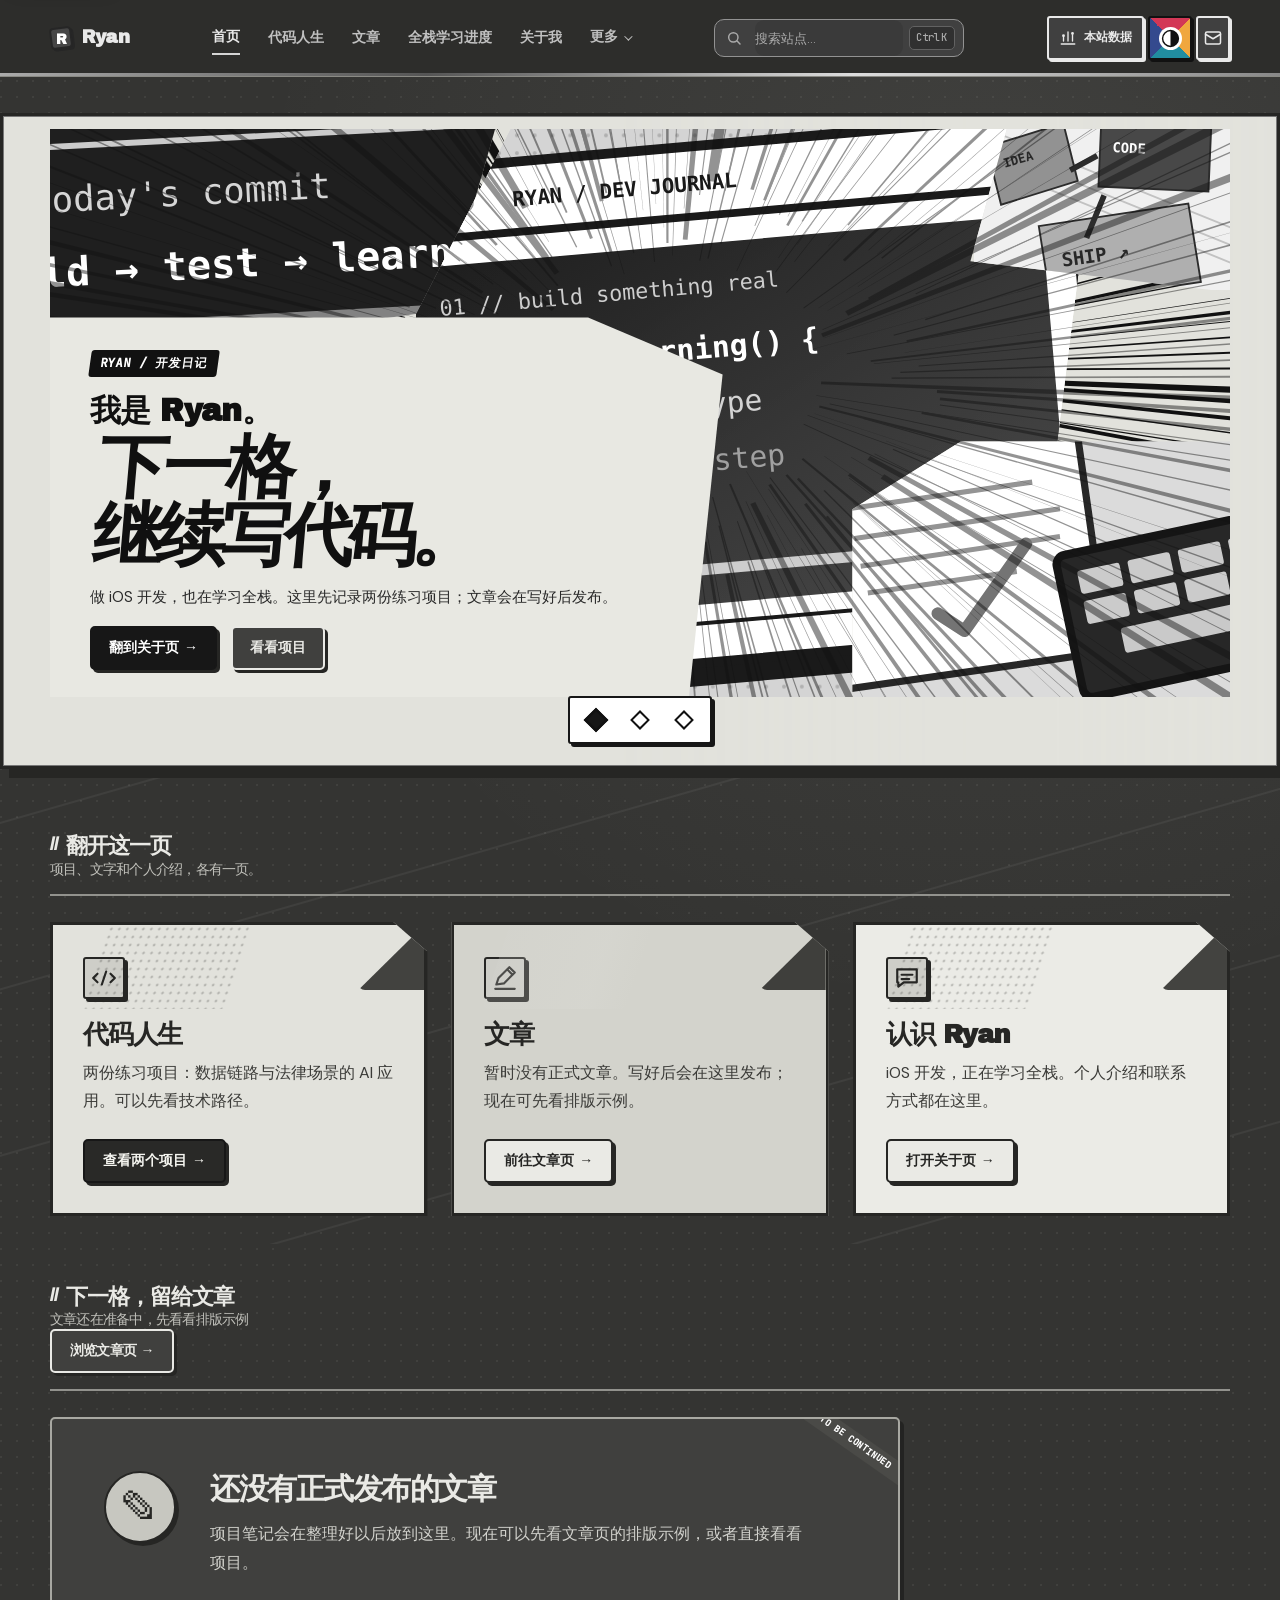
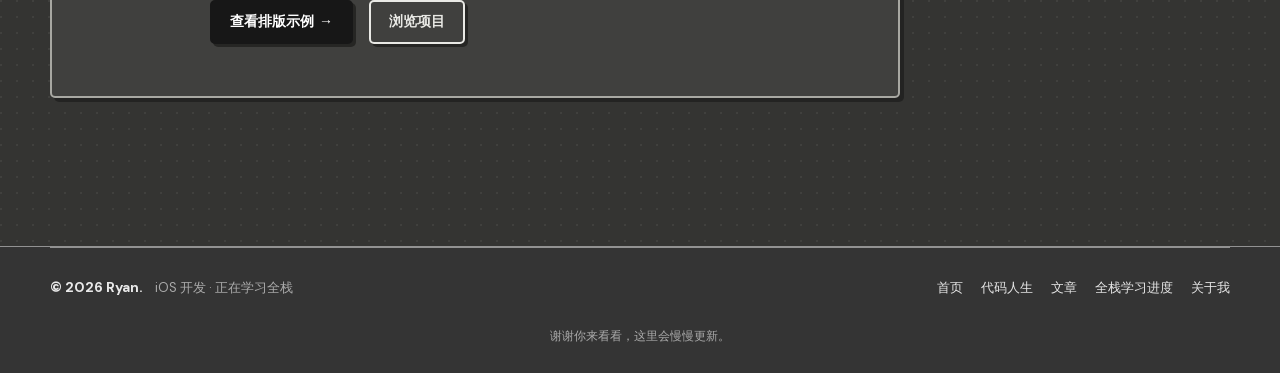
==== index.html @ dacc2811 "Show project technologies as pie and type radar; steady first navigation paint" ====
<!DOCTYPE html>
<html lang="zh-CN" data-style="memphis" data-theme="dark" data-ink="mono">
<head>
    <meta charset="UTF-8">
    <meta name="theme-color" content="#343432">
    <!-- 首屏前确定唯一画风：黑白暗色，彩色明亮。 -->
    <script>
    (function () {
      var ink = 'mono';
      try { if (localStorage.getItem('ryan-comic-ink') === 'color') ink = 'color'; } catch (e) {}
      var root = document.documentElement;
      root.dataset.ink = ink;
      document.documentElement.dataset.theme = ink === 'color' ? 'light' : 'dark';
      document.querySelector('meta[name="theme-color"]').content = ink === 'color' ? '#fff8e9' : '#343432';
    })();
    </script>
    <script>
    /* The outgoing page stays a complete frame; only the arriving page lifts
       speech and art panels out for their side entrance. */
    addEventListener('pageswap', function () {
      document.documentElement.classList.remove('chapter-arriving');
    });
    addEventListener('pagereveal', function (event) {
      if (!event.viewTransition) return;
      var root = document.documentElement;
      root.classList.add('chapter-arriving');
      // Keep the next click until the current page-turn has landed. Remove
      // snapshot names afterwards so a later navigation starts from a clean page.
      var settle = function () {
        root.classList.remove('chapter-arriving');
        var next = window.__chapterQueuedUrl;
        window.__chapterQueuedUrl = null;
        if (next && next !== location.href) location.assign(next);
      };
      event.viewTransition.finished.then(settle, settle);
    });
    </script>

    <style>@view-transition{navigation:auto}html,body{background:#343432;color-scheme:dark}html[data-ink="color"],html[data-ink="color"] body{background:#fff8e9;color-scheme:light}::view-transition{background:#343432}html[data-ink="color"]::view-transition{background:#fff8e9}</style>
    <meta name="viewport" content="width=device-width, initial-scale=1">
    <title>Ryan · iOS 开发</title>
    <meta name="description" content="Ryan 的个人网站：iOS 开发，正在学习全栈；目前介绍两个项目，文章待更新。">
    <link rel="canonical" href="https://lzylsq.github.io/">
    <meta property="og:type" content="website">
    <meta property="og:title" content="Ryan · iOS 开发">
    <meta property="og:description" content="iOS 开发，正在学习全栈">
    <meta property="og:url" content="https://lzylsq.github.io/">
    <meta property="og:site_name" content="Ryan · iOS 开发">
    <meta property="og:locale" content="zh_CN">
    <meta name="twitter:card" content="summary">
    <meta name="twitter:title" content="Ryan · iOS 开发">
    <meta name="twitter:description" content="iOS 开发，正在学习全栈">
    <script type="application/ld+json">{"@context":"https://schema.org","@type":"WebSite","name":"Ryan · iOS 开发","url":"https://lzylsq.github.io/","description":"Ryan 的个人网站：iOS 开发，正在学习全栈；目前介绍两个项目，文章待更新。","potentialAction":{"@type":"SearchAction","target":{"@type":"EntryPoint","urlTemplate":"https://lzylsq.github.io/search.html?s={search_term_string}"},"query-input":"required name=search_term_string"}}</script>
        <link rel="icon" href="assets/favicon.svg">
    <link rel="shortcut icon" href="assets/favicon.svg">
    <link rel="apple-touch-icon" href="assets/favicon.svg">

    <link rel="stylesheet" href="css/site-core.css?v=20260924j">
    <script>
    /* 孟菲斯:给 hero 轮播标题尾部一段套色块(仿 Demo 的 hl-pink/hl-yellow) */
    (function () {
      if (document.documentElement.getAttribute('data-style') !== 'memphis') return;
      var COLORS = ['', 'm-hl--pink', 'm-hl--teal']; // '' = 默认黄
      function pickSeg(raw) {
        var text = String(raw).trim();
        if (text.length <= 2) return ['', text, ''];
        if (/\s/.test(text)) {
          var parts = text.split(/\s+/);
          var n = parts.length >= 4 ? 2 : 1;
          var head = parts.slice(0, parts.length - n).join(' ');
          return [head ? head + ' ' : '', parts.slice(parts.length - n).join(' '), ''];
        }
        var segLen = Math.min(6, Math.max(2, Math.ceil(text.length * 0.4)));
        var cut = text.length - segLen;
        return [text.slice(0, cut), text.slice(cut), ''];
      }
      function wrap(a, colorClass) {
        if (!a || a.querySelector('.m-hl')) return;
        var seg = pickSeg(a.textContent);
        a.textContent = '';
        if (seg[0]) a.appendChild(document.createTextNode(seg[0]));
        var span = document.createElement('span');
        span.className = 'm-hl' + (colorClass ? ' ' + colorClass : '');
        span.textContent = seg[1];
        a.appendChild(span);
        if (seg[2]) a.appendChild(document.createTextNode(seg[2]));
      }
      function run() {
        var links = document.querySelectorAll('[data-hero-slide] .hero-copy h1 a');
        Array.prototype.forEach.call(links, function (a, i) { if (i > 0) wrap(a, COLORS[i % COLORS.length]); });
      }
      if (document.readyState === 'loading') document.addEventListener('DOMContentLoaded', run);
      else run();
    })();
    </script>

</head>
<body class="theme-fluxgrid is-home">
<a class="skip-link" href="#main-content">跳到主要内容</a>
<canvas id="particle-bg" aria-hidden="true"></canvas>
<div class="site-shell">
    <header class="site-header" id="site-header">
        <div class="flux-container header-inner">
            <a class="brand" href="#top" aria-label="Ryan">
                <span class="brand-mark"></span>
                <span class="brand-text">Ryan</span>
            </a>
            <button class="nav-toggle" type="button" aria-label="打开菜单" aria-controls="site-nav" aria-expanded="false">
                <span></span><span></span>
            </button>
            <nav class="site-nav" id="site-nav" aria-label="主导航">
        <a class="is-active" href="index.html">首页</a>
        <div class="nav-item">
            <a class="nav-link" href="projects.html">代码人生</a>
        </div>
        <div class="nav-item">
            <a class="nav-link" href="posts.html">文章</a>
        </div>
        <div class="nav-item">
            <a class="nav-link" href="learning.html">全栈学习进度</a>
        </div>
        <div class="nav-item">
            <a class="nav-link" href="about.html">关于我</a>
        </div>
        <div class="nav-item has-children nav-more">
            <button type="button" class="nav-link" aria-controls="more-menu" aria-haspopup="true" aria-expanded="false">更多</button>
            <div class="nav-dropdown" id="more-menu">
                <a href="https://github.com/LzyLsq" target="_blank" rel="noopener noreferrer">GitHub</a>
                <a href="mailto:lzyryan5247@gmail.com">邮箱联系</a>
            </div>
        </div>
            </nav>
            <form class="search-box" id="site-search-form" action="search.html" method="get" role="search" aria-label="站内搜索">
                <button type="submit" class="search-icon-btn" aria-label="搜索">
                    <svg width="16" height="16" viewBox="0 0 24 24" fill="none" stroke="currentColor" stroke-width="2.2" stroke-linecap="round" stroke-linejoin="round" aria-hidden="true"><circle cx="11" cy="11" r="7"/><line x1="21" y1="21" x2="16.65" y2="16.65"/></svg>
                </button>
                <input type="text" name="s" id="site-search-input" placeholder="搜索站点…" value="" autocomplete="off">
                <kbd class="search-hint" aria-hidden="true"><span class="search-hint-mac">⌘</span><span class="search-hint-win">Ctrl</span>K</kbd>
            </form>
            <div class="header-actions">
                <button type="button" class="header-action ink-toggle" data-ink-toggle aria-label="切换到彩色明亮版" aria-pressed="false" title="切换到彩色明亮版"><svg viewBox="0 0 24 24" width="18" height="18" aria-hidden="true"><path d="M12 2a10 10 0 1 0 0 20 10 10 0 0 0 0-20Z" fill="none" stroke="currentColor" stroke-width="1.8"/><path d="M12 2v20a10 10 0 0 0 0-20Z" fill="currentColor"/></svg></button>
                <a class="header-action" href="mailto:lzyryan5247@gmail.com" aria-label="邮件联系 Ryan" title="邮件联系"><svg width="18" height="18" viewBox="0 0 24 24" fill="none" stroke="currentColor" stroke-width="2" stroke-linecap="round" stroke-linejoin="round" aria-hidden="true"><rect x="2" y="4" width="20" height="16" rx="2"/><path d="m22 7-10 6L2 7"/></svg></a>
            </div>
        </div>
    </header>
<main class="site-main" id="main-content">
<section class="hero-section" id="top"><div class="hero-carousel" data-hero-carousel><article class="hero-slide is-active" data-hero-slide>
    <div class="hero-media"><img src="assets/images/hero-1.svg" alt="" loading="eager"></div>
    <div class="hero-surface"></div>
    <div class="flux-container"><div class="hero-grid">
      <div class="hero-copy">
        <span class="eyebrow">RYAN / 开发日记</span>
        <h1><a href="about.html"><span class="hero-title-intro">我是 Ryan。</span><strong>下一格，<br>继续写代码。</strong></a></h1>
        <p>做 iOS 开发，也在学习全栈。这里先记录两份练习项目；文章会在写好后发布。</p>
        <div class="hero-actions"><a class="button button-primary" href="about.html">翻到关于页 →</a><a class="button button-secondary" href="projects.html">看看项目</a></div>
      </div>
      <div class="hero-side-visual hero-side-visual--cover" aria-hidden="true">
        <div class="manga-spread">
          <div class="manga-panel manga-panel--eyes"><img src="assets/images/code-detail.svg" alt="" width="500" height="260"></div>
          <div class="manga-panel manga-panel--city"><img src="assets/images/project-flow.svg" alt="" width="420" height="330"></div>
          <div class="manga-panel manga-panel--main"><img class="comic-cover-art comic-cover-art--mono" src="assets/images/code-workbench.svg" alt="" width="920" height="680"><img class="comic-cover-art comic-cover-art--color" src="assets/images/code-workbench.svg" alt="" width="920" height="680"></div>
          <div class="manga-panel manga-panel--hands"><img src="assets/images/keyboard-notes.svg" alt="" width="560" height="340"></div>
          <div class="manga-panel manga-panel--burst"><span>继续!</span></div>

        </div>
      </div>
    </div></div>
  </article><article class="hero-slide" data-hero-slide>
    <div class="hero-media"><img src="assets/images/hero-2.svg" alt="" loading="lazy"></div>
    <div class="hero-surface"></div>
    <div class="flux-container"><div class="hero-grid">
      <div class="hero-copy">
        <span class="eyebrow">// PROJECT · DATA</span>
        <h1><a href="data-pipeline.html">从数据链路开始</a></h1>
        <p>订单分析与推荐平台：尝试把采集、实时计算、离线处理和展示串成一条可追踪的流程。</p>
        <div class="hero-actions"><a class="button button-primary" href="data-pipeline.html">查看项目 →</a><a class="button button-secondary" href="mailto:lzyryan5247@gmail.com?subject=Flume_Sqoop_Project">邮件交流</a></div>
      </div>
      <div class="hero-side-visual"><div class="code-window"><div class="code-window-top"><span class="code-dot"></span><span class="code-dot"></span><span class="code-dot"></span></div><pre>const pipeline = [
  'Kafka → Spark Streaming',
  'Flume → HDFS',
  'Sqoop → Hive'
]</pre></div></div>
    </div></div>
  </article><article class="hero-slide" data-hero-slide>
    <div class="hero-media"><img src="assets/images/hero-3.svg" alt="" loading="lazy"></div>
    <div class="hero-surface"></div>
    <div class="flux-container"><div class="hero-grid">
      <div class="hero-copy">
        <span class="eyebrow">// PROJECT · AI</span>
        <h1><a href="law-design.html">也在探索 AI 应用</a></h1>
        <p>LawDesign 是法律场景的智能体平台项目。我还在持续整理和完善，欢迎交流思路。</p>
        <div class="hero-actions"><a class="button button-primary" href="law-design.html">查看项目 →</a><a class="button button-secondary" href="mailto:lzyryan5247@gmail.com?subject=LawDesign">邮件交流</a></div>
      </div>
      <div class="hero-side-visual"><div class="code-window"><div class="code-window-top"><span class="code-dot"></span><span class="code-dot"></span><span class="code-dot"></span></div><pre>const interests = [
  'iOS',
  '后端与数据',
  'AI 应用'
]</pre></div></div>
    </div></div>
  </article><div class="hero-controls">
  <button class="hero-arrow hero-arrow--prev" type="button" data-hero-prev aria-label="上一张"><svg viewBox="0 0 24 24" fill="none" stroke="currentColor" stroke-width="2.4" stroke-linecap="round" stroke-linejoin="round" aria-hidden="true"><polyline points="15 6 9 12 15 18"/></svg></button>
  <button class="hero-arrow hero-arrow--next" type="button" data-hero-next aria-label="下一张"><svg viewBox="0 0 24 24" fill="none" stroke="currentColor" stroke-width="2.4" stroke-linecap="round" stroke-linejoin="round" aria-hidden="true"><polyline points="9 6 15 12 9 18"/></svg></button>
  <div class="hero-dots"><button class="hero-dot is-active" type="button" data-hero-dot="0" aria-label="切换到第 1 张"></button><button class="hero-dot" type="button" data-hero-dot="1" aria-label="切换到第 2 张"></button><button class="hero-dot" type="button" data-hero-dot="2" aria-label="切换到第 3 张"></button></div>
</div></div></section>
<section class="home-destinations" aria-labelledby="explore-title">
  <div class="flux-container">
    <div class="section-heading"><h2 id="explore-title">翻开这一页</h2><p>项目、文字和个人介绍，各有一页。</p></div>
    <div class="destination-grid">
      <article class="destination-card"><span class="destination-symbol" aria-hidden="true"><svg viewBox="0 0 24 24" fill="none" stroke="currentColor" stroke-width="2" stroke-linecap="round" stroke-linejoin="round"><path d="M6 8 2 12l4 4m12-8 4 4-4 4m-8 2 4-12"/></svg></span><h3>代码人生</h3><p>两份练习项目：数据链路与法律场景的 AI 应用。可以先看技术路径。</p><a class="button button-primary" href="projects.html">查看两个项目 →</a></article>
      <article class="destination-card"><span class="destination-symbol" aria-hidden="true"><svg viewBox="0 0 24 24" fill="none" stroke="currentColor" stroke-width="2" stroke-linecap="round" stroke-linejoin="round"><path d="m4 18 2-6 10-10 5 5-10 10-7 1Zm10-14 5 5M3 22h18"/></svg></span><h3>文章</h3><p>暂时没有正式文章。写好后会在这里发布；现在可先看排版示例。</p><a class="button button-secondary" href="posts.html">前往文章页 →</a></article>
      <article class="destination-card"><span class="destination-symbol" aria-hidden="true"><svg viewBox="0 0 24 24" fill="none" stroke="currentColor" stroke-width="2" stroke-linecap="round" stroke-linejoin="round"><path d="M3 4h18v12H9l-5 4v-4H3zM7 9h10m-10 4h7"/></svg></span><h3>认识 Ryan</h3><p>iOS 开发，正在学习全栈。个人介绍和联系方式都在这里。</p><a class="button button-secondary" href="about.html">打开关于页 →</a></article>
    </div>
  </div>
</section>
    <section class="stream-section">
        <div class="flux-container">
            <div class="section-heading">
                <h2>下一格，留给文章</h2>
                <p>文章还在准备中，先看看排版示例</p>
                <a class="button button-secondary" href="posts.html">浏览文章页 →</a>
            </div>
            <div class="empty-publications">
  <span class="empty-sticker" aria-hidden="true">✎</span>
  <div><h3>还没有正式发布的文章</h3><p>项目笔记会在整理好以后放到这里。现在可以先看文章页的排版示例，或者直接看看项目。</p>
  <div class="empty-actions"><a class="button button-primary" href="post.html">查看排版示例 →</a><a class="button button-secondary" href="projects.html">浏览项目</a></div></div>
</div></div></section>
</main>
    <footer class="site-footer">
        <div class="flux-container footer-inner">
            <div class="footer-copy">
                <span class="footer-title">© <span id="year">2026</span> Ryan.</span>
                <span>iOS 开发 · 正在学习全栈</span>
            </div>
            <div class="footer-meta">
                <a href="index.html">首页</a>
                <a href="projects.html">代码人生</a>
                <a href="posts.html">文章</a>
                <a href="learning.html">全栈学习进度</a>
                <a href="about.html">关于我</a>
            </div>
        </div>
        <div class="flux-container footer-legal"><span>谢谢你来看看，这里会慢慢更新。</span></div>
    </footer>
</div>
<div class="pjax-progress-bar" id="pjax-progress" aria-hidden="true"></div>
<button type="button" class="back-to-top" id="back-to-top" aria-label="回到顶部" data-no-swup>
    <svg width="18" height="18" viewBox="0 0 24 24" fill="none" stroke="currentColor" stroke-width="2" stroke-linecap="round" stroke-linejoin="round" aria-hidden="true"><path d="M18 15l-6-6-6 6"/></svg>
</button>
<script src="js/theme.js?v=20260924c"></script>
<script src="js/site-stats.js?v=20260924j"></script>
<script src="js/comic-mode.js?v=20260924e"></script>
</body>
</html>
---- css/site-core.css ----
@charset "UTF-8";
/* Generated by scripts/build-css.py. Edit the source stylesheets, then rebuild. */

/* ---- fonts.css ---- */
/* Locally served Latin display faces. Chinese glyphs use the platform's
   Chinese sans-serif fallback, so an external font fetch cannot shift text
   halfway through a chapter transition. See assets/fonts/OFL-*.txt. */
@font-face { font-family:"Archivo Black"; font-style:normal; font-weight:400; font-display:optional; src:url("../assets/fonts/archivo-black-latin.woff2") format("woff2"); }
@font-face { font-family:"DM Sans"; font-style:normal; font-weight:400 700; font-display:optional; src:url("../assets/fonts/dm-sans-latin.woff2") format("woff2"); }
@font-face { font-family:"JetBrains Mono"; font-style:normal; font-weight:400 500; font-display:optional; src:url("../assets/fonts/jetbrains-mono-latin.woff2") format("woff2"); }

/* ---- style.css ---- */
:root {
  /* Dark theme (default) */
  --bg: #0b0f14;
  --bg-soft: #0f1621;
  --card: #111827;
  --card-2: #0f172a;
  --border: #1f2937;
  --border-soft: rgba(148, 163, 184, 0.16);
  --text: #e5e7eb;
  --heading: #f8fafc;
  --body: #cbd5e1;
  --muted: #9ca3af;
  --muted-2: #64748b;
  --card-bg: rgba(17, 24, 39, 0.72);
  --header-bg: rgba(11, 15, 20, 0.78);
  --input-bg: #0b1220;
  --body-grad-1: rgba(59, 130, 246, 0.12);
  --body-grad-2: rgba(34, 197, 94, 0.06);
  --blue: #3b82f6;
  --blue-2: #2563eb;
  --blue-light: #93c5fd;
  --green: #22c55e;
  --red: #ef4444;
  --yellow: #f59e0b;
  --purple: #c084fc;
  --radius: 16px;
  --radius-sm: 10px;
  --shadow: 0 24px 60px rgba(0, 0, 0, 0.32);
  --max: 1180px;
  --font: "Inter", ui-sans-serif, system-ui, -apple-system, BlinkMacSystemFont, "Segoe UI", "Noto Sans SC", "PingFang SC", "Hiragino Sans GB", sans-serif;
  --mono: "JetBrains Mono", "SFMono-Regular", Consolas, monospace;
}

*,
*::before,
*::after { box-sizing: border-box; }

html {
  /* scroll-behavior: smooth 已移除：改用即时跳转(见 js/theme.js) */
  margin: 0 !important;
  padding: 0 !important;
  width: 100%;
  max-width: none !important;
}

body {
  margin: 0;
  padding: 0 !important;
  width: 100% !important;
  max-width: none !important;
  font-family: var(--font);
  color: var(--text);
  background:
    radial-gradient(circle at top left, rgba(59, 130, 246, 0.12), transparent 34%),
    radial-gradient(circle at top right, rgba(34, 197, 94, 0.06), transparent 28%),
    var(--bg);
  line-height: 1.65;
  min-height: 100vh;
  position: relative;
}

body.theme-fluxgrid,
body.theme-fluxgrid.is-home,
body.theme-fluxgrid .site-shell,
body.theme-fluxgrid .site-main {
  width: 100% !important;
  max-width: none !important;
  margin-left: 0 !important;
  margin-right: 0 !important;
}

a { color: inherit; text-decoration: none; }
img { display: block; max-width: 100%; }
button, input, textarea { font: inherit; }

#particle-bg {
  position: fixed;
  top: 0;
  left: 0;
  width: 100vw;
  height: 100vh;
  z-index: 0;
  pointer-events: none;
  opacity: 1;
}

.site-shell {
  min-height: 100vh;
  position: relative;
  width: 100%;
  z-index: 1;
}

.flux-container {
  width: min(var(--max), calc(100% - 48px));
  max-width: var(--max) !important;
  margin: 0 auto;
}

.site-main {
  padding-bottom: 48px;
  width: 100%;
}

.pjax-progress-bar {
  position: fixed;
  top: 0;
  left: 0;
  height: 3px;
  width: 0;
  background: linear-gradient(90deg, var(--blue), var(--blue-light), #60a5fa);
  box-shadow: 0 0 10px rgba(59, 130, 246, 0.7), 0 0 4px rgba(147, 197, 253, 0.9);
  z-index: 9999;
  opacity: 0;
  pointer-events: none;
  border-radius: 0 2px 2px 0;
}

/* ===== Card entrance animations (viewport-triggered) =====
 * 默认隐藏,JS 用 IntersectionObserver 检测进入视口后加 .is-visible 触发过渡。
 * 批次内的错峰延迟由 JS 控制。
 */
.post-stack .post-card,
.list-wrap .list-item,
.featured-grid .featured-card,
.sidebar .side-card,
.empty-panel,
.pagination-wrap,
.article-toc-panel,
.article-info,
.article-footer,
.comment-form-panel {
  opacity: 0;
  transform: translateY(10px);
  transition: opacity 0.5s cubic-bezier(0.2, 0.7, 0.3, 1),
              transform 0.5s cubic-bezier(0.2, 0.7, 0.3, 1);
  will-change: opacity, transform;
}

.post-stack .post-card.is-visible,
.list-wrap .list-item.is-visible,
.featured-grid .featured-card.is-visible,
.sidebar .side-card.is-visible,
.empty-panel.is-visible,
.pagination-wrap.is-visible,
.article-toc-panel.is-visible,
.article-info.is-visible,
.article-footer.is-visible,
.comment-form-panel.is-visible {
  opacity: 1;
  transform: translateY(0);
}

@media (prefers-reduced-motion: reduce) {
  .post-stack .post-card,
  .list-wrap .list-item,
  .featured-grid .featured-card,
  .sidebar .side-card,
  .project-grid .project-card,
  .about-grid .about-card,
  .empty-panel,
  .pagination-wrap,
  .article-toc-panel,
  .article-info,
  .article-footer,
  .comment-form-panel {
    opacity: 1 !important;
    transform: none !important;
    transition: none !important;
  }
}

/* ---- layout.css ---- */
/* ============ Header ============ */
.site-header {
  position: sticky;
  top: 0;
  z-index: 30;
  backdrop-filter: blur(18px);
  background: rgba(11, 15, 20, 0.78);
  border-bottom: 1px solid var(--border-soft);
}

.header-inner {
  height: 76px;
  display: flex;
  align-items: center;
  justify-content: space-between;
  gap: 24px;
  position: relative;
}

.brand {
  font-size: 22px;
  font-weight: 800;
  letter-spacing: -0.04em;
  color: var(--heading);
  display: inline-flex;
  align-items: center;
  gap: 10px;
}

.brand-mark {
  width: 10px;
  height: 10px;
  border-radius: 3px;
  background: var(--blue);
  box-shadow: 0 0 14px rgba(59, 130, 246, 0.6);
}

.brand-text { color: var(--heading); }

.site-nav {
  display: flex;
  align-items: center;
  gap: 28px;
  color: var(--muted);
  font-size: 14px;
}

.site-nav > a,
.nav-link {
  transition: color .2s ease;
  color: var(--muted);
  padding: 4px 0;
  cursor: pointer;
}

.site-nav > a:hover,
.site-nav > a.is-active,
.nav-link:hover { color: #fff; }

.nav-item { position: relative; }

.nav-item.has-children .nav-link::after {
  content: "";
  width: 6px;
  height: 6px;
  margin-left: 6px;
  border-right: 1.5px solid currentColor;
  border-bottom: 1.5px solid currentColor;
  transform: rotate(45deg) translateY(-2px);
  display: inline-block;
}

.nav-dropdown {
  position: absolute;
  top: calc(100% + 10px);
  left: 50%;
  transform: translateX(-50%) translateY(8px);
  display: grid;
  gap: 2px;
  min-width: 160px;
  padding: 8px;
  border-radius: 12px;
  background: rgba(17, 24, 39, 0.96);
  border: 1px solid var(--border);
  box-shadow: var(--shadow);
  opacity: 0;
  visibility: hidden;
  transition: all .22s ease;
}

.nav-item.has-children::after {
  content: "";
  position: absolute;
  top: 100%;
  left: 50%;
  transform: translateX(-50%);
  width: 160px;
  height: 14px;
  pointer-events: none;
}

.nav-item.has-children:hover::after,
.nav-item.has-children:focus-within::after {
  pointer-events: auto;
}

.nav-dropdown a {
  display: block;
  padding: 8px 12px;
  border-radius: 8px;
  font-size: 13px;
  color: var(--muted);
}

.nav-dropdown a:hover {
  color: #fff;
  background: rgba(59, 130, 246, 0.12);
}

.nav-item.has-children:hover .nav-dropdown,
.nav-item.has-children:focus-within .nav-dropdown {
  opacity: 1;
  visibility: visible;
  transform: translateX(-50%) translateY(0);
}

.search-box {
  min-width: 240px;
  height: 38px;
  border: 1px solid var(--border);
  background: var(--bg-soft);
  border-radius: 999px;
  display: flex;
  align-items: center;
  padding: 0 8px 0 4px;
  gap: 6px;
  color: var(--muted-2);
  font-size: 13px;
  transition: border-color .2s ease, box-shadow .2s ease;
}

.search-box:focus-within {
  border-color: rgba(59, 130, 246, 0.5);
  box-shadow: 0 0 0 3px rgba(59, 130, 246, 0.12);
}

.search-box input {
  flex: 1;
  min-width: 0;
  height: 100%;
  border: 0;
  background: transparent;
  color: var(--text);
  outline: none;
  font-size: 13px;
  padding: 0;
  font-family: inherit;
}

.search-box input::placeholder {
  color: var(--muted-2);
}

/* 搜索图标按钮:无框,纯图标,hover 变蓝 */
.search-icon-btn {
  width: 30px;
  height: 30px;
  padding: 0;
  border: 0;
  background: transparent;
  color: var(--muted-2);
  border-radius: 50%;
  cursor: pointer;
  display: inline-flex;
  align-items: center;
  justify-content: center;
  transition: color .15s ease, background .15s ease;
  flex-shrink: 0;
}
.search-icon-btn:hover { color: var(--blue-light); background: rgba(59,130,246,0.12); }
.search-icon-btn:focus { outline: none; }
.search-icon-btn:focus-visible { color: var(--blue-light); background: rgba(59,130,246,0.12); }

/* ⌘K / Ctrl+K 提示 */
.search-hint {
  display: inline-flex;
  align-items: center;
  gap: 1px;
  padding: 2px 6px;
  border-radius: 5px;
  background: rgba(255, 255, 255, 0.04);
  border: 1px solid var(--border);
  color: var(--muted-2);
  font-family: var(--mono);
  font-size: 10.5px;
  font-weight: 500;
  letter-spacing: 0.02em;
  flex-shrink: 0;
  pointer-events: none;
  transition: opacity .2s ease;
}
.search-box:focus-within .search-hint { opacity: 0; }

/* 平台区分:Mac 显示 ⌘,其他显示 Ctrl(默认隐藏 mac,JS 检测后切换) */
.search-hint-mac { display: none; }
.search-hint-win { display: inline; }
html.is-mac .search-hint-mac { display: inline; }
html.is-mac .search-hint-win { display: none; }

/* 浅色主题 */
html[data-theme="light"] .search-hint {
  background: #f3f4f6;
  border-color: #e5e7eb;
  color: #6b7280;
}

.nav-toggle {
  display: none;
  width: 34px;
  height: 34px;
  padding: 0;
  border: 0;
  background: transparent;
  color: var(--muted-2);
  border-radius: 8px;
  cursor: pointer;
  flex-shrink: 0;
  transition: color .15s ease, transform .15s ease;
}
.nav-toggle:hover { color: var(--blue-light); transform: scale(1.1); }
.nav-toggle:focus { outline: none; }
.nav-toggle:focus-visible {
  color: var(--blue-light);
  outline: 2px solid var(--blue);
  outline-offset: 2px;
}
html[data-theme="light"] .nav-toggle { color: #6b7280; }
html[data-theme="light"] .nav-toggle:hover { color: var(--blue-2); }

.nav-toggle span {
  display: block;
  width: 20px;
  height: 2px;
  margin: 0 auto;
  background: currentColor;
  border-radius: 2px;
  transition: transform .2s ease;
}

.nav-toggle span + span { margin-top: 5px; }

/* ============ Hero ============ */
.hero-section { padding: 0; }

/* grid 堆叠:所有 slide 占同一格,容器自动取最高 slide 的高度(不塌陷),
   切换时用 opacity + transform 做交叉淡入淡出,而不是 display 瞬切。
   .hero-controls 是 position:absolute,脱离 grid 流,不受影响。 */
.hero-carousel {
  position: relative;
  display: grid;
  isolation: isolate;
  overflow: hidden; /* 裁掉 slide 左右滑动时的水平溢出,避免出现横向滚动条 */
}

.hero-slide {
  grid-area: 1 / 1;
  padding: 90px 0 40px;
  position: relative;
  overflow: hidden;
  opacity: 0;
  visibility: hidden;
  transform: translateX(28px); /* 无 motion 时的横向淡入兜底(motion 在则由 JS 接管为带方向滑动) */
  pointer-events: none;
  z-index: 1;
  /* 失活:淡出 .7s,淡出结束后再 visibility:hidden(延迟保证能看到淡出) */
  transition: opacity .7s ease, transform .7s ease, visibility 0s linear .7s;
}

.hero-slide.is-active {
  opacity: 1;
  visibility: visible;
  transform: none;
  pointer-events: auto;
  z-index: 2;
  transition: opacity .7s ease, transform .7s ease, visibility 0s;
}

/* motion(JS)接管动画时,关掉 CSS transition,避免两套动画叠加打架。
   静止态仍由 .is-active 的 opacity/visibility/transform 定义(motion 动画
   fill:none,播完会停回这里)。 */
.hero-carousel--motion .hero-slide,
.hero-carousel--motion .hero-slide.is-active {
  transition: none;
}

@media (prefers-reduced-motion: reduce) {
  .hero-slide,
  .hero-slide.is-active {
    transform: none;
    transition: opacity .2s ease, visibility 0s;
  }
}

.hero-media {
  position: absolute;
  top: -30px;
  right: -30px;
  bottom: -30px;
  left: -30px;
  z-index: 0;
  pointer-events: none;
  overflow: hidden;
}

.hero-media img {
  position: absolute;
  top: 0;
  left: 0;
  width: 100%;
  height: 100%;
  max-width: none;
  object-fit: cover;
  object-position: center center;
  filter: blur(14px) saturate(1.2);
  opacity: 0.7;
  transform: scale(1.06);
}

.hero-surface {
  position: absolute;
  inset: 0;
  z-index: 1;
  background:
    radial-gradient(circle at 25% 20%, rgba(59, 130, 246, 0.1), transparent 55%),
    linear-gradient(180deg, rgba(11, 15, 20, 0.2) 0%, rgba(11, 15, 20, 0.55) 55%, rgba(11, 15, 20, 0.75) 100%);
  pointer-events: none;
}

.hero-grid {
  position: relative;
  z-index: 2;
  display: grid;
  grid-template-columns: 1.05fr 0.95fr;
  gap: 56px;
  align-items: center;
}

.hero-copy { min-width: 0; }

.eyebrow,
.section-tag {
  display: inline-flex;
  align-items: center;
  gap: 8px;
  padding: 6px 12px;
  border-radius: 999px;
  background: rgba(59, 130, 246, 0.1);
  color: var(--blue-light);
  font-size: 13px;
  margin-bottom: 22px;
  font-weight: 500;
  letter-spacing: 0.02em;
  text-transform: none;
  border: 1px solid rgba(59, 130, 246, 0.18);
  width: fit-content;
}

.hero-copy h1,
.page-banner-inner h1,
.article-copy h1,
.article-head h1 {
  margin: 0;
  font-weight: 800;
  letter-spacing: -0.06em;
  line-height: 1.08;
  color: var(--heading);
  font-family: var(--font);
}

.hero-copy h1 {
  font-size: clamp(28px, 3.6vw, 46px);
  display: -webkit-box;
  overflow: hidden;
  -webkit-box-orient: vertical;
  -webkit-line-clamp: 2;
  word-break: break-word;
}

.hero-copy h1 a { color: inherit; }

.hero-copy p,
.page-banner-inner p {
  color: var(--muted);
  margin: 22px 0 0;
  font-size: 17px;
  max-width: 680px;
}

.hero-actions {
  display: flex;
  gap: 14px;
  margin-top: 34px;
  flex-wrap: wrap;
}

.button {
  height: 44px;
  padding: 0 18px;
  border-radius: var(--radius-sm);
  border: 1px solid var(--border);
  background: transparent;
  color: var(--text);
  display: inline-flex;
  align-items: center;
  justify-content: center;
  font-weight: 600;
  font-size: 14px;
  transition: .2s ease;
  cursor: pointer;
  text-decoration: none;
}

.button-primary {
  background: linear-gradient(135deg, var(--blue), var(--blue-2));
  border-color: rgba(59, 130, 246, .75);
  box-shadow: 0 12px 30px rgba(37, 99, 235, .25);
  color: #fff;
}

.button-secondary { color: var(--text); }
.button:hover { transform: translateY(-1px); border-color: rgba(59, 130, 246, 0.5); }

.hero-side-visual { position: relative; }

.code-window {
  background: linear-gradient(180deg, #0f172a, #0b111c);
  border: 1px solid var(--border);
  border-radius: var(--radius);
  box-shadow: var(--shadow);
  overflow: hidden;
}

.code-window-top {
  height: 42px;
  display: flex;
  align-items: center;
  gap: 8px;
  padding: 0 16px;
  border-bottom: 1px solid var(--border);
}

.code-dot {
  width: 10px;
  height: 10px;
  border-radius: 50%;
  display: inline-block;
}

.code-dot:nth-child(1) { background: var(--red); }
.code-dot:nth-child(2) { background: var(--yellow); }
.code-dot:nth-child(3) { background: var(--green); }

.code-window pre {
  margin: 0;
  padding: 24px;
  overflow: auto;
  font-family: var(--mono);
  color: var(--body);
  font-size: 13px;
  line-height: 1.9;
  background: transparent;
  border: 0;
}

.cw-kw { color: #60a5fa; }
.cw-str { color: #86efac; }
.cw-fn { color: var(--purple); }
.cw-cm { color: var(--muted-2); }

/* ============ Hero carousel controls (overlay) ============ */
/* hero-controls 容器铺满 hero,但不挡操作 (pointer-events: none),
   内部按钮单独 pointer-events: auto。配合 .hero-carousel { position: relative } 使用。 */
.hero-controls {
  position: absolute;
  inset: 0;
  pointer-events: none;
  z-index: 3;
}

/* hero arrows: 默认隐藏,hero 区域 hover 时淡入;轻量玻璃感无重阴影 */
.hero-arrow {
  position: absolute;
  top: 50%;
  width: 40px;
  height: 40px;
  padding: 0;
  border: 1px solid rgba(255, 255, 255, 0.16);
  border-radius: 50%;
  background: rgba(17, 24, 39, 0.32);
  backdrop-filter: blur(8px);
  -webkit-backdrop-filter: blur(8px);
  color: rgba(255, 255, 255, 0.85);
  cursor: pointer;
  display: grid;
  place-items: center;
  pointer-events: auto;
  opacity: 0;
  transform: translateY(-50%) scale(0.9);
  transition: opacity .25s ease,
              transform .25s cubic-bezier(.2,.8,.3,1),
              background .2s ease,
              border-color .2s ease,
              color .2s ease;
}

/* hover hero 整体时淡入 */
.hero-carousel:hover .hero-arrow,
.hero-arrow:focus-visible {
  opacity: 1;
  transform: translateY(-50%) scale(1);
}

.hero-arrow svg {
  width: 18px;
  height: 18px;
  transition: transform .2s ease;
}

.hero-arrow:hover {
  background: rgba(37, 99, 235, 0.55);
  border-color: rgba(255, 255, 255, 0.32);
  color: #fff;
}
.hero-arrow--prev:hover svg { transform: translateX(-1px); }
.hero-arrow--next:hover svg { transform: translateX( 1px); }

.hero-arrow:active { transform: translateY(-50%) scale(0.94); }

.hero-arrow:focus { outline: none; }
.hero-arrow:focus-visible {
  box-shadow: 0 0 0 3px rgba(59, 130, 246, 0.45);
}

[data-hero-prev] { left: 18px; }
[data-hero-next] { right: 18px; }

.hero-dots {
  position: absolute;
  left: 50%;
  bottom: 22px;
  transform: translateX(-50%);
  display: flex;
  gap: 8px;
  align-items: center;
  pointer-events: auto;
  padding: 6px 12px;
  border-radius: 999px;
  background: rgba(17, 24, 39, 0.4);
  backdrop-filter: blur(8px);
  -webkit-backdrop-filter: blur(8px);
}

.hero-dot {
  width: 8px;
  height: 8px;
  border-radius: 50%;
  background: rgba(255, 255, 255, 0.4);
  border: 0;
  cursor: pointer;
  padding: 0;
  transition: .2s ease;
}
.hero-dot:hover { background: rgba(255, 255, 255, 0.7); }

.hero-dot.is-active {
  background: #fff;
  width: 22px;
  border-radius: 999px;
}

/* 移动端缩小 + 贴边 */
@media (max-width: 768px) {
  .hero-arrow { width: 40px; height: 40px; }
  .hero-arrow svg { width: 18px; height: 18px; }
  [data-hero-prev] { left: 10px; }
  [data-hero-next] { right: 10px; }
  .hero-dots { bottom: 14px; }
}

/* ============ Sections ============ */
.stream-section,
.related-section,
.comment-section {
  padding: 40px 0 60px;
}

.section-heading {
  margin-bottom: 24px;
  display: flex;
  align-items: baseline;
  justify-content: space-between;
  gap: 16px;
}

.section-heading h2 {
  margin: 0;
  font-size: 22px;
  letter-spacing: -0.03em;
  color: var(--heading);
  font-weight: 700;
}

.section-heading p {
  color: var(--muted);
  margin: 0;
  font-size: 14px;
}

/* ============ Home layout ============ */
.home-grid {
  display: grid;
  grid-template-columns: minmax(0, 1fr) 300px;
  gap: 32px;
  align-items: start;
}

.home-main { min-width: 0; }

.post-stack {
  display: grid;
  gap: 18px;
}

/* ============ Post card (list-style with thumb) ============ */
.post-card {
  display: grid;
  grid-template-columns: 170px 1fr;
  gap: 20px;
  padding: 18px;
  background: rgba(17, 24, 39, 0.72);
  border: 1px solid var(--border);
  border-radius: var(--radius);
  transition: .2s ease;
}

.post-card:hover {
  border-color: rgba(59, 130, 246, .55);
  transform: translateY(-2px);
}

.post-card-media {
  display: block;
  min-height: 110px;
  border-radius: 12px;
  overflow: hidden;
  background: linear-gradient(135deg, rgba(59, 130, 246, .28), rgba(34, 197, 94, .08)), #020617;
  border: 1px solid var(--border);
  position: relative;
}

.post-card-media img {
  width: 100%;
  height: 100%;
  object-fit: cover;
}

.post-card-body {
  min-width: 0;
  display: flex;
  flex-direction: column;
}

.post-card h3 {
  margin: 0 0 8px;
  font-size: 18px;
  letter-spacing: -0.03em;
  color: var(--heading);
  line-height: 1.35;
  font-weight: 700;
}

.post-card h3 a { color: inherit; }
.post-card h3 a:hover { color: var(--blue-light); }

.post-card p,
.post-card-body p {
  margin: 0;
  color: var(--muted);
  font-size: 14px;
  line-height: 1.6;
  display: -webkit-box;
  overflow: hidden;
  -webkit-box-orient: vertical;
  -webkit-line-clamp: 2;
}

.card-meta,
.card-badge {
  font-size: 13px;
  color: var(--muted-2);
}

.card-meta {
  margin-top: 16px;
  display: flex;
  align-items: center;
  justify-content: space-between;
  gap: 12px;
  flex-wrap: wrap;
}

.tags-list,
.article-tags > div {
  display: flex;
  flex-wrap: wrap;
  gap: 8px;
}

.tag,
.tags-list a,
.tags-list span,
.article-tags a {
  padding: 4px 9px;
  border-radius: 999px;
  background: rgba(59, 130, 246, 0.11);
  color: var(--blue-light);
  font-size: 12px;
  border: 1px solid rgba(59, 130, 246, 0.14);
  line-height: 1.4;
  display: inline-block;
}

.tag:hover,
.tags-list a:hover,
.article-tags a:hover {
  background: rgba(59, 130, 246, 0.22);
  color: #fff;
}

/* ============ Sidebar ============ */
.sidebar {
  display: grid;
  gap: 18px;
  position: sticky;
  top: 100px;
}

.side-card {
  background: rgba(17, 24, 39, 0.72);
  border: 1px solid var(--border);
  border-radius: var(--radius);
  padding: 22px;
}

.side-card h3 {
  margin: 0 0 8px;
  font-size: 17px;
  color: var(--heading);
  font-weight: 700;
}

.side-card p {
  color: var(--muted);
  font-size: 14px;
  margin: 0;
  line-height: 1.6;
}

/* Profile card */
.side-profile {
  padding: 0;
  overflow: hidden;
}

.profile-banner {
  height: 80px;
  background: linear-gradient(135deg, #0f2040 0%, #1a3a6e 55%, #1e3a5f 100%);
  background-size: cover;
  background-position: center;
}

.profile-body {
  padding: 0 18px 18px;
}

.profile-avatar {
  width: 64px;
  height: 64px;
  border-radius: 50%;
  border: 3px solid var(--card);
  margin-top: -32px;
  display: block;
  object-fit: cover;
}

.profile-avatar--default {
  background: linear-gradient(135deg, #3b82f6 0%, #1e40af 100%);
}

.profile-name {
  font-size: 16px;
  font-weight: 700;
  color: var(--heading);
  margin-top: 10px;
  margin-bottom: 5px;
}

.profile-bio {
  color: var(--muted);
  font-size: 13px;
  line-height: 1.65;
}

.profile-stats {
  display: grid;
  grid-template-columns: repeat(3, 1fr);
  margin-top: 16px;
  padding-top: 14px;
  border-top: 1px solid var(--border);
}

.profile-stat {
  text-align: center;
  padding: 2px 4px;
}

.profile-stat + .profile-stat {
  border-left: 1px solid var(--border);
}

.profile-stat strong {
  display: block;
  color: var(--heading);
  font-size: 18px;
  font-weight: 700;
  letter-spacing: -0.02em;
  line-height: 1.2;
}

.profile-stat span {
  display: block;
  color: var(--muted-2);
  font-size: 11px;
  margin-top: 3px;
}

.side-list {
  list-style: none;
  padding: 0;
  margin: 0;
  display: grid;
  gap: 12px;
}

.side-list li { margin: 0; }

.side-list a {
  display: grid;
  grid-template-columns: minmax(0, 1fr) auto;
  gap: 10px;
  align-items: center;
  color: var(--muted);
  font-size: 14px;
  line-height: 1.4;
  padding: 4px 0;
  transition: color .2s ease;
}

.side-list a strong {
  color: inherit;
  font-weight: 400;
  overflow: hidden;
  text-overflow: ellipsis;
  white-space: nowrap;
}

.side-list a span {
  color: var(--muted-2);
  font-size: 12px;
  font-family: var(--mono);
  white-space: nowrap;
}

.side-list a:hover,
.side-list a:hover strong { color: #fff; }

/* Terminal stats card */
.side-terminal {
  padding: 0;
  overflow: hidden;
  background: linear-gradient(180deg, #0f172a, #0a0f18);
}

.side-terminal .terminal-bar {
  display: flex;
  align-items: center;
  gap: 7px;
  padding: 10px 14px;
  border-bottom: 1px solid var(--border);
}

.side-terminal .terminal-title {
  color: var(--muted-2);
  font-family: var(--mono);
  font-size: 11px;
  margin-left: 8px;
  letter-spacing: 0.02em;
}

.side-terminal .terminal-body {
  margin: 0;
  padding: 14px 18px 18px;
  font-family: var(--mono);
  font-size: 12.5px;
  line-height: 1.95;
  color: var(--body);
  background: transparent;
  border: 0;
  overflow: hidden;
}

.side-terminal .t-prompt { color: var(--green); }
.side-terminal .t-cmd { color: #e5e7eb; }
.side-terminal .t-tree { color: var(--muted-2); }
.side-terminal .t-key { color: var(--muted); }
.side-terminal .t-val { color: #86efac; }

/* Latest comments */
.side-comments {
  list-style: none;
  padding: 0;
  margin: 14px 0 0;
  display: grid;
  gap: 10px;
}

.side-comments li {
  padding: 10px 0;
  border-bottom: 1px solid var(--border-soft);
}

.side-comments li:last-child {
  border-bottom: 0;
  padding-bottom: 0;
}

.side-comments .sc-head {
  display: flex;
  align-items: center;
  gap: 8px;
  margin-bottom: 4px;
}

.side-comments .sc-author {
  color: var(--blue-light);
  font-weight: 600;
  font-size: 13px;
}

.side-comments .sc-meta {
  color: var(--muted-2);
  font-size: 11px;
  font-family: var(--mono);
}

.side-comments .sc-text {
  margin: 0 0 6px;
  color: var(--muted);
  font-size: 13px;
  line-height: 1.55;
  display: -webkit-box;
  overflow: hidden;
  -webkit-box-orient: vertical;
  -webkit-line-clamp: 2;
}

.side-comments .sc-on {
  color: var(--muted-2);
  font-size: 12px;
  display: inline-block;
}

.side-comments .sc-on a { color: var(--muted-2); }
.side-comments .sc-on a:hover { color: var(--blue-light); }


/* ============ Sidebar · 标签云 ============ */
.tag-cloud {
  display: flex;
  flex-wrap: wrap;
  gap: 8px;
  margin-top: 14px;
  align-items: center;
}

/* 热度只驱动字号和不透明度，不动配色，避免和主题色系打架 */
.tag--cloud {
  display: inline-flex;
  align-items: center;
  gap: 6px;
  transition: background .15s ease, color .15s ease, transform .15s ease;
}

.tag--cloud[data-heat="1"] { font-size: 11px; opacity: .72; }
.tag--cloud[data-heat="2"] { font-size: 12px; opacity: .82; }
.tag--cloud[data-heat="3"] { font-size: 13px; opacity: .9; }
.tag--cloud[data-heat="4"] { font-size: 14px; opacity: .96; }
.tag--cloud[data-heat="5"] { font-size: 15px; opacity: 1; font-weight: 600; }

.tag--cloud:hover { transform: translateY(-1px); }

.tag--cloud .tag-count {
  font-family: var(--mono);
  font-size: 10px;
  line-height: 1;
  padding: 2px 5px;
  border-radius: 999px;
  background: rgba(148, 163, 184, 0.16);
  color: var(--muted);
}

.tag--cloud:hover .tag-count { color: inherit; }

/* ============ Sidebar · 热门文章榜 ============ */
.side-rank {
  list-style: none;
  padding: 0;
  margin: 0;
  display: grid;
  gap: 12px;
  counter-reset: none;
}

.side-rank li {
  margin: 0;
  display: grid;
  grid-template-columns: 20px minmax(0, 1fr);
  gap: 10px;
  align-items: baseline;
}

.side-rank .rank-num {
  font-family: var(--mono);
  font-size: 13px;
  font-weight: 600;
  color: var(--muted-2);
  text-align: center;
}

/* 前三名用主题色标出来 */
.side-rank li:nth-child(1) .rank-num,
.side-rank li:nth-child(2) .rank-num,
.side-rank li:nth-child(3) .rank-num { color: var(--blue-light); }

.side-rank a {
  display: grid;
  gap: 2px;
  color: var(--muted);
  font-size: 14px;
  line-height: 1.4;
  min-width: 0;
  transition: color .2s ease;
}

.side-rank a strong {
  color: inherit;
  font-weight: 400;
  overflow: hidden;
  text-overflow: ellipsis;
  white-space: nowrap;
}

.side-rank a span {
  font-family: var(--mono);
  font-size: 11px;
  color: var(--muted-2);
}

.side-rank a:hover { color: var(--blue-light); }

/* ============ 个人卡片 · 社交链接 ============ */
.profile-social {
  display: flex;
  align-items: center;
  justify-content: center;
  gap: 8px;
  flex-wrap: wrap;
  margin-top: 16px;
  padding-top: 16px;
  border-top: 1px solid var(--border-soft);
}

.profile-social a {
  width: 32px;
  height: 32px;
  display: inline-flex;
  align-items: center;
  justify-content: center;
  border-radius: 8px;
  color: var(--muted);
  border: 1px solid var(--border-soft);
  transition: color .15s ease, border-color .15s ease, transform .15s ease;
}

.profile-social a:hover {
  color: var(--blue-light);
  border-color: var(--blue);
  transform: translateY(-2px);
}

.profile-social svg {
  width: 16px;
  height: 16px;
  display: block;
}

/* ---- pages.css ---- */
/* ============ Page banner (archive / page) ============ */
.page-banner {
  position: relative;
  overflow: hidden;
  width: 100%;
  min-height: 320px;
  padding: 90px 0 54px;
  background: var(--bg);
  color: #eef9ff;
  border: 0;
  display: block;
}

.page-banner-media {
  position: absolute;
  top: -30px;
  right: -30px;
  bottom: -30px;
  left: -30px;
  z-index: 0;
  overflow: hidden;
  pointer-events: none;
}

.page-banner-media img {
  position: absolute;
  top: 0;
  left: 0;
  width: 100%;
  height: 100%;
  max-width: none;
  object-fit: cover;
  object-position: center center;
  filter: blur(14px) saturate(1.2);
  opacity: 0.7;
  transform: scale(1.06);
}

.page-banner-surface {
  position: absolute;
  inset: 0;
  z-index: 1;
  background:
    radial-gradient(circle at 25% 20%, rgba(59, 130, 246, 0.1), transparent 55%),
    linear-gradient(180deg, rgba(8, 22, 34, 0.25) 0%, rgba(8, 22, 34, 0.7) 55%, rgba(8, 22, 34, 0.88) 100%);
  pointer-events: none;
}

.page-banner .flux-container {
  position: relative;
  z-index: 2;
}

.page-banner-inner {
  padding: 0;
  background: transparent;
  border: 0;
  border-radius: 0;
  box-shadow: none;
  color: inherit;
  width: auto;
}

.page-banner-inner h1 {
  font-size: clamp(30px, 4vw, 52px);
}

/* ============ Filter bar ============ */
.filter-bar {
  display: flex;
  align-items: center;
  justify-content: space-between;
  gap: 16px;
  padding: 20px 0 26px;
  border-top: 1px solid var(--border);
  flex-wrap: wrap;
}

.chip-group {
  display: flex;
  flex-wrap: wrap;
  gap: 10px;
}

.chip {
  border: 1px solid var(--border);
  background: rgba(17, 24, 39, .8);
  color: var(--muted);
  border-radius: 10px;
  padding: 8px 13px;
  font-size: 13px;
  cursor: pointer;
  transition: .2s ease;
  display: inline-block;
  text-decoration: none;
}

.chip:hover,
.chip.is-active {
  color: #fff;
  border-color: var(--blue);
  background: rgba(37, 99, 235, .22);
}

.filter-select {
  height: 38px;
  background: rgba(17, 24, 39, .8);
  color: var(--muted);
  border: 1px solid var(--border);
  border-radius: 10px;
  padding: 0 12px;
  font-size: 13px;
}

/* ============ List (category) ============ */
.list-wrap {
  display: grid;
  gap: 0;
  border-top: 1px solid var(--border);
}

.list-item {
  padding: 26px 0;
  border-bottom: 1px solid var(--border);
  transition: .2s ease;
}

.list-item:hover {
  background: rgba(17, 24, 39, 0.28);
  padding-left: 10px;
  padding-right: 10px;
  border-bottom-color: rgba(59, 130, 246, .35);
}

.list-item h3 {
  margin: 0 0 8px;
  font-size: 20px;
  letter-spacing: -0.03em;
  color: var(--heading);
  line-height: 1.3;
  font-weight: 700;
}

.list-item h3 a { color: inherit; }
.list-item h3 a:hover { color: var(--blue-light); }

.list-item p {
  margin: 0;
  color: var(--muted);
  font-size: 14.5px;
  line-height: 1.65;
  display: -webkit-box;
  overflow: hidden;
  -webkit-box-orient: vertical;
  -webkit-line-clamp: 2;
}

/* ============ Pagination ============ */
.pagination-wrap { margin-top: 34px; }

.page-navigator {
  display: flex;
  justify-content: center;
  gap: 8px;
  padding: 0;
  margin: 0;
  list-style: none;
  flex-wrap: wrap;
}

.page-navigator li a,
.page-navigator li span {
  min-width: 38px;
  height: 38px;
  padding: 0 12px;
  display: inline-flex;
  align-items: center;
  justify-content: center;
  border-radius: 10px;
  border: 1px solid var(--border);
  color: var(--muted);
  background: rgba(17, 24, 39, .6);
  font-size: 14px;
  white-space: nowrap;
}

.page-navigator .current span,
.page-navigator .current a,
.page-navigator a:hover {
  background: var(--blue-2);
  color: #fff;
  border-color: var(--blue);
}


/* ============ 归档页 · 时间线 ============ */
.archive-intro { margin-bottom: 28px; }

.archive-timeline {
  display: grid;
  gap: 34px;
  padding: 8px 0 20px;
}

.archive-year-head {
  display: flex;
  align-items: baseline;
  gap: 12px;
  padding-bottom: 12px;
  margin-bottom: 18px;
  border-bottom: 1px solid var(--border);
}

.archive-year-head h2 {
  margin: 0;
  font-family: var(--mono);
  font-size: 30px;
  letter-spacing: -0.01em;
  color: var(--heading);
}

.archive-year-head span {
  font-size: 12px;
  color: var(--muted-2);
}

.archive-month {
  display: grid;
  grid-template-columns: 76px minmax(0, 1fr);
  gap: 16px;
  padding: 10px 0;
}

.archive-month-label {
  font-family: var(--mono);
  font-size: 13px;
  color: var(--muted-2);
  padding-top: 7px;
  position: sticky;
  top: 100px;
  align-self: start;
}

.archive-list {
  list-style: none;
  margin: 0;
  padding: 0 0 0 18px;
  /* 左侧一条竖线当时间轴 */
  border-left: 1px solid var(--border);
  display: grid;
  gap: 2px;
}

.archive-item {
  display: flex;
  align-items: baseline;
  gap: 12px;
  padding: 7px 10px 7px 12px;
  border-radius: var(--radius-sm);
  position: relative;
  transition: background .15s ease;
}

/* 时间轴上的节点 */
.archive-item::before {
  content: "";
  position: absolute;
  left: -22px;
  top: 14px;
  width: 7px;
  height: 7px;
  border-radius: 50%;
  background: var(--border);
  transition: background .15s ease, transform .15s ease;
}

.archive-item:hover { background: rgba(148, 163, 184, 0.08); }
.archive-item:hover::before { background: var(--blue); transform: scale(1.3); }

.archive-date {
  flex-shrink: 0;
  font-family: var(--mono);
  font-size: 12px;
  color: var(--muted-2);
}

.archive-link {
  flex: 1;
  min-width: 0;
  color: var(--body);
  font-size: 15px;
  line-height: 1.5;
}

.archive-link:hover { color: var(--blue-light); }

.archive-comments {
  flex-shrink: 0;
  font-size: 11px;
  color: var(--muted-2);
}

.archive-item--locked .archive-link { color: var(--muted); }

html[data-theme="light"] .archive-item:hover { background: rgba(15, 23, 42, 0.04); }
html[data-theme="light"] .archive-link:hover { color: var(--blue-2); }

@media (max-width: 640px) {
  .archive-month {
    grid-template-columns: minmax(0, 1fr);
    gap: 8px;
  }
  .archive-month-label { position: static; padding-top: 0; }
  .archive-list { padding-left: 14px; }
  .archive-item { flex-wrap: wrap; gap: 4px 10px; }
  .archive-item::before { left: -18px; }
  .archive-year-head h2 { font-size: 24px; }
}

/* ---- article.css ---- */
/* ============ Article (post detail) ============ */
.article-head {
  position: relative;
  overflow: hidden;
  padding: 90px 0 54px;
  min-height: 320px;
  background: var(--bg);
  color: #eef9ff;
  border: 0;
}

.article-head-media {
  position: absolute;
  top: -30px;
  right: -30px;
  bottom: -30px;
  left: -30px;
  z-index: 0;
  overflow: hidden;
  pointer-events: none;
}

.article-head-media img {
  position: absolute;
  top: 0;
  left: 0;
  width: 100%;
  height: 100%;
  max-width: none;
  object-fit: cover;
  object-position: center center;
  filter: blur(14px) saturate(1.2);
  opacity: 0.7;
  transform: scale(1.06);
}

.article-head-surface {
  position: absolute;
  inset: 0;
  z-index: 1;
  background:
    radial-gradient(circle at 25% 20%, rgba(59, 130, 246, 0.1), transparent 55%),
    linear-gradient(180deg, rgba(8, 22, 34, 0.25) 0%, rgba(8, 22, 34, 0.7) 55%, rgba(8, 22, 34, 0.88) 100%);
  pointer-events: none;
}

.article-head .flux-container {
  position: relative;
  z-index: 2;
}

.article-head h1,
.page-banner-inner h1 {
  color: var(--heading);
  display: -webkit-box;
  overflow: hidden;
  -webkit-box-orient: vertical;
  -webkit-line-clamp: 2;
  word-break: break-word;
  max-width: 880px;
}

.article-head .article-meta { color: rgba(238, 249, 255, 0.75); }
.page-banner-inner p { color: rgba(238, 249, 255, 0.78); max-width: 680px; }

.article-head h1 {
  font-size: clamp(30px, 4vw, 54px);
  max-width: 880px;
}

.article-head .article-meta { color: rgba(238, 249, 255, 0.75); }

.article-head .tags-list {
  margin-top: 18px;
}

.article-meta {
  margin-top: 14px;
  color: var(--muted-2);
  font-size: 14px;
  display: flex;
  flex-wrap: wrap;
  gap: 6px 14px;
}

.article-meta > span::after {
  content: "·";
  margin-left: 14px;
  color: var(--border);
}

.article-meta > span:last-child::after { content: none; }

.article-container {
  margin-top: 40px;
}

.article-layout {
  display: grid;
  grid-template-columns: minmax(0, 1fr) 260px;
  gap: 40px;
  align-items: start;
  padding-bottom: 60px;
}

.article-aside {
  position: sticky;
  top: 100px;
  display: flex;
  flex-direction: column;
  gap: 18px;
  min-width: 0;
  align-self: start;
}

.article-toc-wrap { min-width: 0; }

.article-toc-panel,
.article-info {
  background: rgba(17, 24, 39, 0.72);
  border: 1px solid var(--border);
  border-radius: var(--radius);
  padding: 20px;
  box-shadow: none;
}

.article-toc-panel h3,
.article-info h3 {
  margin: 0 0 14px;
  font-size: 15px;
  color: var(--heading);
  font-weight: 700;
}

.article-toc {
  margin: 0;
  padding: 0;
  color: var(--muted);
  font-size: 13px;
  display: grid;
  gap: 4px;
  list-style: none;
}

.article-toc a {
  color: var(--muted);
  padding: 6px 0 6px 12px;
  display: block;
  border-left: 2px solid transparent;
  transition: .2s ease;
  text-decoration: none;
  line-height: 1.45;
}

.article-toc a:hover,
.article-toc a.is-active {
  color: var(--heading);
  border-left-color: var(--blue);
}

html[data-theme="light"] .article-toc a:hover,
html[data-theme="light"] .article-toc a.is-active {
  color: var(--blue-2);
  border-left-color: var(--blue-2);
  background: rgba(59, 130, 246, 0.06);
}

.article-toc a[data-level="3"] { padding-left: 22px; }
.article-toc a[data-level="4"] { padding-left: 34px; }

.article-main { min-width: 0; }

.article-content {
  background: var(--card-bg);
  border: 1px solid var(--border);
  border-radius: var(--radius);
  box-shadow: var(--shadow);
  padding: clamp(22px, 3vw, 44px);
  min-width: 0;
}

.article-content > *:first-child { margin-top: 0 !important; }
.article-content > *:last-child { margin-bottom: 0 !important; }

.article-content h1,
.article-content h2,
.article-content h3,
.article-content h4,
.article-content h5,
.article-content h6 {
  margin: 2em 0 0.7em;
  font-family: var(--font);
  letter-spacing: -0.025em;
  color: var(--heading);
  line-height: 1.35;
  font-weight: 700;
}

.article-content h2 {
  position: relative;
  font-size: 1.65rem;
  margin: 2em 0 0.9em;
  padding-bottom: 0.5em;
  border-bottom: 1px solid var(--border);
}

.article-content h2::after {
  content: "";
  position: absolute;
  left: 0;
  bottom: -1px;
  width: 56px;
  height: 2px;
  background: linear-gradient(90deg, var(--blue), var(--blue-light));
  border-radius: 2px;
}

.article-content h3 {
  font-size: 1.25rem;
  margin: 1.7em 0 0.6em;
  padding-left: 12px;
  border-left: 3px solid var(--blue);
  line-height: 1.4;
}

.article-content h4 {
  font-size: 1.05rem;
  margin: 1.5em 0 0.5em;
  color: var(--heading);
}

.article-content h4::before {
  content: "#";
  margin-right: 8px;
  color: var(--blue);
  font-family: var(--mono);
  font-weight: 500;
}

.article-content h5 { font-size: 0.98rem; color: var(--muted); }
.article-content h6 { font-size: 0.92rem; color: var(--muted); text-transform: uppercase; letter-spacing: 0.08em; }

.article-content p,
.article-content ul,
.article-content ol,
.article-content blockquote,
.article-content pre,
.article-content table { margin: 0 0 1em; }

.article-content p {
  color: var(--body);
  font-size: 15.5px;
  line-height: 1.72;
}

.article-content ul,
.article-content ol {
  color: var(--body);
  padding-left: 1.5em;
  line-height: 1.72;
  font-size: 15.5px;
}

.article-content ul li,
.article-content ol li {
  margin-bottom: 0.35em;
}

.article-content ul li::marker { color: var(--blue); }
.article-content ol li::marker { color: var(--blue); font-family: var(--mono); font-weight: 600; }

.article-content ul ul,
.article-content ol ol,
.article-content ul ol,
.article-content ol ul {
  margin: 0.3em 0 0.3em;
}

.article-content hr {
  margin: 2.4em auto;
  border: 0;
  height: 1px;
  max-width: 120px;
  background: linear-gradient(90deg, transparent, var(--border), transparent);
}

.article-content hr::after {
  content: "· · ·";
  display: block;
  text-align: center;
  color: var(--muted-2);
  letter-spacing: 0.4em;
  transform: translateY(-0.7em);
  background: var(--card-bg);
  width: fit-content;
  margin: 0 auto;
  padding: 0 10px;
}

.article-content a {
  color: var(--blue-light);
  text-decoration: underline;
  text-underline-offset: 0.18em;
  text-decoration-thickness: 0.08em;
}

.article-content code {
  font-family: var(--mono);
  color: var(--blue-light);
  background: rgba(59, 130, 246, .1);
  border: 1px solid rgba(59, 130, 246, .15);
  padding: 2px 6px;
  border-radius: 6px;
  font-size: 0.92em;
}

.article-content pre {
  position: relative;
  margin: 20px 0 28px;
  border-radius: 14px;
  border: 1px solid var(--border);
  background: #020617;
  overflow: hidden;
  padding: 52px 20px 20px;
  box-shadow: none;
}

.article-content pre .code-bar {
  position: absolute;
  top: 0;
  left: 0;
  right: 0;
  height: 40px;
  display: flex;
  align-items: center;
  justify-content: space-between;
  padding: 0 14px;
  background: linear-gradient(180deg, #0f172a, #0b111c);
  border-bottom: 1px solid var(--border);
  font-family: var(--mono);
}

.article-content pre .code-bar-left {
  display: flex;
  align-items: center;
  gap: 14px;
}

.article-content pre .code-bar-dots {
  display: flex;
  align-items: center;
  gap: 6px;
}

.article-content pre .code-bar-dots .code-dot {
  width: 10px;
  height: 10px;
  border-radius: 50%;
}

.article-content pre .code-bar-dots .code-dot:nth-child(1) { background: var(--red); }
.article-content pre .code-bar-dots .code-dot:nth-child(2) { background: var(--yellow); }
.article-content pre .code-bar-dots .code-dot:nth-child(3) { background: var(--green); }

.article-content pre .code-lang {
  color: var(--muted-2);
  font-size: 11px;
  text-transform: uppercase;
  letter-spacing: 0.08em;
  font-weight: 500;
}

.article-content pre .code-copy {
  background: transparent;
  border: 1px solid rgba(148, 163, 184, 0.22);
  color: var(--muted);
  font-family: var(--mono);
  font-size: 11px;
  padding: 4px 10px;
  border-radius: 6px;
  cursor: pointer;
  transition: color .18s ease, border-color .18s ease, background .18s ease;
}

.article-content pre .code-copy:hover {
  color: var(--blue-light);
  border-color: var(--blue);
}

.article-content pre .code-copy.is-copied {
  color: var(--green);
  border-color: var(--green);
  background: rgba(34, 197, 94, 0.08);
}

.article-content pre code {
  padding: 0;
  background: transparent;
  border: 0;
  color: var(--body);
  font-family: var(--mono);
  font-size: 13px;
  line-height: 1.9;
  display: block;
  overflow-x: auto;
}

.article-content img {
  margin: 1.4em auto;
  border-radius: 10px;
  border: 1px solid var(--border);
  max-width: 100%;
  cursor: zoom-in;
  transition: transform 0.25s ease, border-color 0.25s ease;
  display: block;
}

.article-content img:hover {
  transform: translateY(-2px);
  border-color: var(--blue);
}

.article-content figure {
  margin: 1.6em 0;
}

.article-content figcaption {
  margin-top: 0.6em;
  text-align: center;
  font-size: 13px;
  color: var(--muted-2);
  font-family: var(--font);
}

.article-content blockquote {
  padding: 14px 18px 14px 20px;
  margin: 1.2em 0;
  border-left: 3px solid var(--blue);
  border-radius: 0 10px 10px 0;
  background: rgba(59, 130, 246, 0.06);
  color: var(--body);
  position: relative;
}

.article-content blockquote > :first-child { margin-top: 0; }
.article-content blockquote > :last-child { margin-bottom: 0; }

.article-content blockquote::before {
  content: "“";
  position: absolute;
  top: -2px;
  left: 10px;
  font-size: 2.4em;
  color: var(--blue);
  opacity: 0.3;
  font-family: Georgia, serif;
  line-height: 1;
  pointer-events: none;
}

.article-content table {
  width: 100%;
  border-collapse: collapse;
  border: 1px solid var(--border);
  border-radius: 10px;
  overflow: hidden;
  font-size: 14.5px;
  margin: 1.4em 0;
}

.article-content th,
.article-content td {
  padding: 10px 14px;
  border-bottom: 1px solid var(--border);
  text-align: left;
  color: var(--body);
}

.article-content th {
  background: var(--card-2);
  color: var(--heading);
  font-weight: 700;
  font-size: 13px;
  text-transform: uppercase;
  letter-spacing: 0.04em;
}

.article-content tbody tr:last-child td { border-bottom: 0; }
.article-content tbody tr:hover { background: rgba(59, 130, 246, 0.04); }

.article-content strong { color: var(--heading); font-weight: 700; }
.article-content em { color: var(--body); font-style: italic; }

.article-content kbd {
  display: inline-block;
  padding: 1px 7px;
  font-family: var(--mono);
  font-size: 0.82em;
  color: var(--heading);
  background: var(--card-2);
  border: 1px solid var(--border);
  border-radius: 5px;
  box-shadow: 0 2px 0 var(--border);
  vertical-align: 1px;
}

/* Article info sidebar */
.info-row {
  display: flex;
  justify-content: space-between;
  gap: 12px;
  padding: 10px 0;
  border-bottom: 1px solid var(--border);
  color: var(--muted);
  font-size: 13px;
}

.info-row:last-child { border-bottom: 0; }
.info-row span:last-child { color: var(--heading); font-family: var(--mono); }

/* Article footer */
.article-footer {
  display: grid;
  gap: 20px;
  margin-top: 40px;
}

.article-tags {
  background: transparent;
  border: 0;
  padding: 0;
  box-shadow: none;
}

.article-tags .meta-label {
  display: block;
  color: var(--muted-2);
  font-size: 12px;
  margin-bottom: 10px;
  text-transform: uppercase;
  letter-spacing: 0.08em;
}

.article-neighbors {
  display: grid;
  grid-template-columns: 1fr 1fr;
  gap: 16px;
}

.neighbor-card {
  border: 1px solid var(--border);
  background: rgba(17, 24, 39, 0.72);
  border-radius: 14px;
  padding: 18px;
  color: var(--muted);
  box-shadow: none;
  transition: .2s ease;
}

.neighbor-card:hover { border-color: var(--blue); }

.neighbor-card .meta-label,
.meta-label {
  display: block;
  color: var(--muted-2);
  font-size: 12px;
  margin-bottom: 8px;
  text-transform: uppercase;
  letter-spacing: 0.08em;
}

.neighbor-card a {
  color: var(--heading);
  font-weight: 600;
  display: inline-block;
  margin-top: 0;
}

.neighbor-card a:hover { color: var(--blue-light); }

/* ============ Image lightbox (GLightbox overrides) ============ */
.article-content a.glightbox {
  display: inline-block;
  line-height: 0;
}

.glightbox-clean .gslide-description {
  background: rgba(17, 24, 39, 0.92) !important;
  backdrop-filter: blur(8px);
}

.glightbox-clean .gslide-title,
.glightbox-clean .gslide-desc { color: #e5e7eb !important; }

.glightbox-container .gclose,
.glightbox-container .gprev,
.glightbox-container .gnext {
  background-color: rgba(17, 24, 39, 0.7) !important;
  border: 1px solid var(--border) !important;
  border-radius: 10px !important;
  transition: background-color .2s ease, border-color .2s ease;
}

.glightbox-container .gclose:hover,
.glightbox-container .gprev:hover,
.glightbox-container .gnext:hover {
  background-color: rgba(37, 99, 235, 0.3) !important;
  border-color: var(--blue) !important;
}

.glightbox-container .gclose svg,
.glightbox-container .gprev svg,
.glightbox-container .gnext svg { color: #e5e7eb; }

.gcounter { color: var(--muted) !important; font-family: var(--mono); }

/* ============ Comments ============ */
.comment-form-panel {
  background: rgba(17, 24, 39, 0.72);
  border: 1px solid var(--border);
  border-radius: var(--radius);
  padding: 22px;
  margin-top: 18px;
  box-shadow: none;
}

.comment-form-panel.is-disabled {
  display: grid;
  gap: 10px;
  align-content: start;
}

.comment-form-panel h3 {
  margin: 0 0 18px;
  color: var(--heading);
  font-size: 18px;
  font-weight: 700;
}

.comment-form-panel.is-disabled h3 { margin-bottom: 0; }

.comment-form { display: grid; gap: 16px; }
.form-grid { display: grid; gap: 14px; }
.form-grid-three { grid-template-columns: repeat(3, minmax(0, 1fr)); }

.comment-form label { display: grid; gap: 6px; }

.comment-form span {
  font-weight: 500;
  color: var(--muted);
  font-size: 13px;
}

.comment-form input,
.comment-form textarea {
  width: 100%;
  padding: 10px 12px;
  border: 1px solid var(--border);
  border-radius: 10px;
  background: #0b1220;
  color: var(--text);
  outline: none;
  transition: border-color .2s ease, box-shadow .2s ease;
}

.comment-form input:focus,
.comment-form textarea:focus {
  border-color: var(--blue);
  box-shadow: 0 0 0 3px rgba(59, 130, 246, 0.14);
}

/* ── 评论 emoji 选择器 ────────────────────────────── */
.comment-text-field { display: grid; gap: 6px; }
.comment-text-head {
  display: flex;
  align-items: center;
  justify-content: space-between;
  gap: 8px;
}
.comment-text-head > label {
  font-weight: 500;
  color: var(--muted);
  font-size: 13px;
  cursor: pointer;
}

.comment-emoji-wrap { position: relative; }

.comment-emoji-toggle {
  width: 26px;
  height: 26px;
  border: 0;
  background: transparent;
  color: var(--muted-2);
  border-radius: 6px;
  cursor: pointer;
  display: inline-flex;
  align-items: center;
  justify-content: center;
  padding: 0;
  transition: color .15s ease, transform .15s ease;
}
.comment-emoji-toggle:hover {
  color: var(--blue-light);
  transform: scale(1.1);
}
/* 只有键盘 tab focus 才显示蓝色 + ring,鼠标点击 (:focus) 不改色 */
.comment-emoji-toggle:focus { outline: none; }
.comment-emoji-toggle:focus-visible {
  color: var(--blue-light);
  outline: 2px solid var(--blue);
  outline-offset: 2px;
}
.comment-emoji-toggle svg { display: block; }

.comment-emoji-panel {
  position: absolute;
  right: 0;
  top: calc(100% + 6px);
  width: 360px;
  max-width: calc(100vw - 24px);
  max-height: 320px;
  overflow-y: auto;
  padding: 8px;
  background: var(--card);
  border: 1px solid var(--border);
  border-radius: 12px;
  box-shadow: 0 12px 32px rgba(0, 0, 0, 0.4), 0 2px 6px rgba(0, 0, 0, 0.2);
  z-index: 50;
}
.comment-emoji-panel[hidden] { display: none; }

.comment-emoji-group-title {
  padding: 8px 6px 4px;
  font-size: 11px;
  font-weight: 600;
  color: var(--muted-2);
  letter-spacing: 0.04em;
  text-transform: uppercase;
}

/* 单字符 emoji: 固定 8 列网格 */
.comment-emoji-grid {
  display: grid;
  grid-template-columns: repeat(8, 1fr);
  gap: 2px;
  padding: 0 2px 6px;
}
.comment-emoji-grid button {
  width: 100%;
  height: 34px;
  border: 0;
  background: transparent;
  border-radius: 6px;
  cursor: pointer;
  font-size: 20px;
  line-height: 1;
  padding: 0;
  transition: background .12s ease, transform .1s ease;
  font-family: "Apple Color Emoji", "Segoe UI Emoji", "Noto Color Emoji", system-ui, sans-serif;
}
.comment-emoji-grid button:hover {
  background: rgba(59, 130, 246, 0.16);
  transform: scale(1.15);
}

/* 颜文字: 可换行 chip 流式布局,宽度跟随内容 */
.comment-emoji-flow {
  display: flex;
  flex-wrap: wrap;
  gap: 4px;
  padding: 0 2px 6px;
}
.comment-emoji-flow button {
  border: 1px solid var(--border-soft);
  background: var(--bg-soft);
  color: var(--body);
  border-radius: 6px;
  cursor: pointer;
  padding: 5px 9px;
  font-size: 13px;
  line-height: 1.3;
  white-space: nowrap;
  font-family: ui-monospace, "SF Mono", Menlo, Consolas, "Microsoft YaHei", monospace;
  transition: background .12s ease, border-color .12s ease, color .12s ease;
}
.comment-emoji-flow button:hover {
  background: rgba(59, 130, 246, 0.18);
  border-color: var(--blue);
  color: var(--heading);
}

/* light theme overrides for kaomoji chips */
html[data-theme="light"] .comment-emoji-flow button {
  background: #f9fafb;
  border-color: #e5e7eb;
  color: #374151;
}
html[data-theme="light"] .comment-emoji-flow button:hover {
  background: #dbeafe;
  border-color: var(--blue-2);
  color: #111827;
}

/* light theme overrides */
html[data-theme="light"] .comment-emoji-toggle {
  background: #f3f4f6;
  border-color: #e5e7eb;
  color: #6b7280;
}
html[data-theme="light"] .comment-emoji-toggle:hover {
  background: #e0e7ff;
  border-color: var(--blue-2);
  color: var(--blue-2);
}
html[data-theme="light"] .comment-emoji-panel {
  background: #fff;
  border-color: #e5e7eb;
  box-shadow: 0 12px 32px rgba(15, 23, 42, 0.16), 0 2px 6px rgba(15, 23, 42, 0.06);
}
html[data-theme="light"] .comment-emoji-grid button:hover { background: #e0e7ff; }

.comment-list,
.comment-list ol,
.comment-list ul {
  margin: 0;
  padding: 0;
  list-style: none;
}

.comment-list-wrap { margin-top: 18px; }

.comment-list .comment-body {
  padding: 18px;
  border: 1px solid var(--border);
  border-radius: 12px;
  background: rgba(17, 24, 39, 0.72);
  box-shadow: none;
}

.comment-list > .comment-body + .comment-body,
.comment-list .comment-children .comment-body { margin-top: 14px; }

.comment-list .comment-children {
  margin-top: 14px;
  padding-left: 18px;
}

.comment-list .comment-meta {
  display: flex;
  flex-wrap: wrap;
  align-items: center;
  gap: 10px 14px;
  margin-bottom: 10px;
  color: var(--muted-2);
  font-size: 13px;
}

.comment-list .comment-author {
  color: var(--heading);
  font-weight: 600;
}

.comment-list .comment-content {
  color: var(--body);
  font-size: 14px;
  line-height: 1.7;
}

.comment-list .avatar { border-radius: 50%; }

.form-note,
.comment-section p {
  color: var(--muted);
  font-size: 14px;
}

/* ---- footer.css ---- */
/* ============ Related ============ */
.featured-grid {
  display: grid;
  grid-template-columns: repeat(3, minmax(0, 1fr));
  gap: 18px;
}

.featured-card {
  background: rgba(17, 24, 39, 0.72);
  border: 1px solid var(--border);
  border-radius: var(--radius);
  padding: 20px;
  box-shadow: none;
  transition: .2s ease;
  display: flex;
  flex-direction: column;
  gap: 12px;
}

.featured-card:hover {
  border-color: var(--blue);
  transform: translateY(-2px);
}

.featured-card h3 {
  margin: 0;
  font-size: 16px;
  color: var(--heading);
  line-height: 1.4;
  font-weight: 700;
}

.featured-card h3 a { color: inherit; }
.featured-card h3 a:hover { color: var(--blue-light); }

.featured-card p {
  color: var(--muted);
  font-size: 14px;
  margin: 0;
  line-height: 1.6;
  display: -webkit-box;
  overflow: hidden;
  -webkit-box-orient: vertical;
  -webkit-line-clamp: 3;
}

/* ============ Empty / error ============ */
.empty-panel {
  padding: 40px;
  border-radius: var(--radius);
  background: rgba(17, 24, 39, 0.72);
  border: 1px solid var(--border);
  text-align: center;
  box-shadow: none;
}

.empty-panel h3 { margin: 0 0 8px; color: var(--heading); }
.empty-panel p { color: var(--muted); margin: 0; }

.error-banner {
  min-height: calc(100vh - 220px);
  display: flex;
  align-items: center;
  justify-content: center;
  padding: 60px 0;
  text-align: center;
}

/* ============ Footer ============ */
.site-footer {
  margin-top: 40px;
  padding: 0;
}

.footer-inner {
  padding: 28px 0;
  color: var(--muted-2);
  font-size: 13px;
  display: flex;
  justify-content: space-between;
  border-top: 1px solid var(--border);
  gap: 16px;
  flex-wrap: wrap;
  background: transparent;
  border-radius: 0;
  color: var(--muted-2);
}

.footer-copy {
  display: flex;
  align-items: center;
  gap: 12px;
  flex-wrap: wrap;
}

.footer-title {
  color: var(--heading);
  font-weight: 700;
  margin: 0;
  font-size: 14px;
}

.footer-meta {
  display: flex;
  align-items: center;
  gap: 18px;
  color: var(--muted-2);
}

.footer-meta a,
.footer-meta a:hover { color: var(--blue-light); }


/* ============ 页脚 · 友情链接 ============ */
.footer-friends {
  display: flex;
  align-items: baseline;
  gap: 14px;
  flex-wrap: wrap;
  padding: 0 0 20px;
  font-size: 13px;
  color: var(--muted-2);
}

.footer-friends-label {
  flex-shrink: 0;
  color: var(--muted);
  font-weight: 600;
}

.footer-friends-list {
  display: flex;
  flex-wrap: wrap;
  gap: 8px 18px;
  min-width: 0;
}

.footer-friends-list a {
  color: var(--muted-2);
  transition: color .15s ease;
}

.footer-friends-list a:hover { color: var(--blue-light); }

/* ============ 页脚 · 备案 / 运行天数 ============ */
.footer-legal {
  display: flex;
  align-items: center;
  justify-content: center;
  gap: 8px 20px;
  flex-wrap: wrap;
  padding: 0 0 26px;
  font-size: 12px;
  color: var(--muted-2);
  text-align: center;
}

.footer-legal a {
  color: var(--muted-2);
  transition: color .15s ease;
}

.footer-legal a:hover { color: var(--blue-light); }

html[data-theme="light"] .footer-friends-list a:hover,
html[data-theme="light"] .footer-legal a:hover { color: var(--blue-2); }

/* ---- responsive.css ---- */
/* ============ Responsive ============ */
@media (max-width: 1060px) {
  .hero-grid,
  .home-grid,
  .article-layout { grid-template-columns: 1fr; }

  .sidebar,
  .article-aside { position: static; }

  .article-aside { order: -1; }

  .search-box { display: none; }

  .featured-grid { grid-template-columns: repeat(2, minmax(0, 1fr)); }

  .hero-side-visual { max-width: 560px; }
}

@media (max-width: 820px) {
  .header-inner {
    height: auto;
    padding: 18px 0;
    gap: 10px;
  }

  .brand { margin-right: auto; }

  .site-nav {
    display: none;
    position: absolute;
    top: 100%;
    left: 0;
    right: 0;
    flex-direction: column;
    align-items: stretch;
    padding: 14px;
    margin-top: 8px;
    background: rgba(17, 24, 39, 0.98);
    border: 1px solid var(--border);
    border-radius: var(--radius);
    backdrop-filter: blur(18px);
    box-shadow: var(--shadow);
    gap: 6px;
    z-index: 40;
  }

  html[data-theme="light"] .site-nav {
    background: rgba(255, 255, 255, 0.98);
    border-color: var(--border);
  }

  .site-nav.is-open { display: flex; }

  .site-nav > a,
  .site-nav .nav-link {
    display: block;
    width: 100%;
    padding: 10px 12px;
    border-radius: 8px;
    color: var(--text);
  }

  .site-nav > a:hover,
  .site-nav > a.is-active,
  .site-nav .nav-link:hover,
  .site-nav .nav-link.is-active {
    color: var(--heading);
    background: rgba(59, 130, 246, 0.08);
  }

  .nav-item { display: block; }
  .nav-item.has-children { display: grid; gap: 6px; }

  .nav-dropdown {
    position: static;
    opacity: 1;
    visibility: visible;
    transform: none;
    padding: 4px 0 4px 12px;
    background: transparent;
    border: 0;
    box-shadow: none;
    min-width: 0;
  }

  .nav-dropdown a { color: var(--muted); padding: 6px 10px; border-radius: 6px; }
  html[data-theme="light"] .nav-dropdown a:hover { color: var(--heading); background: rgba(59, 130, 246, 0.08); }

  .nav-item.has-children::after { display: none; }

  .nav-item.has-children:hover .nav-dropdown,
  .nav-item.has-children:focus-within .nav-dropdown {
    transform: none;
  }

  .nav-toggle {
    display: inline-flex;
    flex-direction: column;
    align-items: center;
    justify-content: center;
  }

  .hero-slide { padding: 60px 0 30px; }

  /* 移动端隐藏文章侧栏 (目录 + 文章信息) — 阅读时不被打扰 */
  .article-aside { display: none !important; }

  .post-card {
    grid-template-columns: 1fr;
  }

  .post-card-media {
    aspect-ratio: 16 / 9;
    min-height: 0;
  }

  .filter-bar {
    flex-direction: column;
    align-items: flex-start;
  }

  .article-neighbors { grid-template-columns: 1fr; }

  .featured-grid { grid-template-columns: 1fr; }

  .footer-inner {
    flex-direction: column;
    align-items: flex-start;
  }

  .article-meta > span::after { display: none; }
}

@media (max-width: 600px) {
  .flux-container { width: min(100% - 24px, var(--max)); }

  .form-grid-three { grid-template-columns: 1fr; }

  .side-card,
  .article-toc-panel,
  .article-info,
  .comment-form-panel,
  .empty-panel { padding: 18px; }

  .hero-copy h1 { font-size: clamp(32px, 8vw, 44px); }

  .section-heading {
    flex-direction: column;
    align-items: flex-start;
  }
}

/* ---- particle.css ---- */
/* ============================================================
   Light theme
============================================================ */
html[data-theme="light"] {
  --bg: #f3f6fa;
  --bg-soft: #ffffff;
  --card: #ffffff;
  --card-2: #f1f5f9;
  --border: #e2e8f0;
  --border-soft: rgba(15, 23, 42, 0.08);
  --text: #334155;
  --heading: #0f172a;
  --body: #475569;
  --muted: #64748b;
  --muted-2: #94a3b8;
  --card-bg: rgba(255, 255, 255, 0.82);
  --header-bg: rgba(255, 255, 255, 0.85);
  --input-bg: #ffffff;
  --body-grad-1: rgba(59, 130, 246, 0.08);
  --body-grad-2: rgba(34, 197, 94, 0.05);
  --shadow: 0 12px 36px rgba(15, 23, 42, 0.08);
}

html[data-theme="light"] body {
  color: var(--text);
  background:
    radial-gradient(circle at top left, var(--body-grad-1), transparent 34%),
    radial-gradient(circle at top right, var(--body-grad-2), transparent 28%),
    var(--bg);
}

html[data-theme="light"] .site-header {
  background: var(--header-bg);
  border-bottom-color: var(--border-soft);
}

html[data-theme="light"] .brand-text { color: var(--heading); }

html[data-theme="light"] .site-nav > a:hover,
html[data-theme="light"] .site-nav > a.is-active,
html[data-theme="light"] .nav-link:hover { color: var(--heading); }

html[data-theme="light"] .nav-dropdown {
  background: rgba(255, 255, 255, 0.98);
  border-color: var(--border);
}

html[data-theme="light"] .nav-dropdown a:hover {
  color: var(--heading);
  background: rgba(59, 130, 246, 0.08);
}

html[data-theme="light"] .search-box {
  background: #f1f5f9;
  border-color: var(--border);
}
html[data-theme="light"] .search-box input { color: var(--heading); }
html[data-theme="light"] .search-box input::placeholder { color: var(--muted-2); }

html[data-theme="light"] .kbd {
  background: #fff;
  border-color: var(--border);
  color: var(--muted);
}

html[data-theme="light"] button.kbd {
  background: rgba(59, 130, 246, 0.1);
  border-color: rgba(59, 130, 246, 0.22);
  color: var(--blue-2);
}

html[data-theme="light"] button.kbd:hover {
  background: var(--blue-2);
  color: #fff;
}

html[data-theme="light"] .nav-toggle {
  background: #f1f5f9;
  color: var(--text);
  border-color: var(--border);
}

html[data-theme="light"] .hero-surface {
  background:
    radial-gradient(circle at 25% 20%, rgba(59, 130, 246, 0.12), transparent 55%),
    linear-gradient(180deg, rgba(243, 246, 250, 0.35) 0%, rgba(243, 246, 250, 0.78) 55%, rgba(243, 246, 250, 0.92) 100%);
}

html[data-theme="light"] .hero-copy {
  background: transparent;
  border-color: transparent;
  backdrop-filter: none;
  box-shadow: none;
  padding: 0;
  color: var(--heading);
}

html[data-theme="light"] .hero-copy h1,
html[data-theme="light"] .hero-copy h1 a { color: var(--heading); }
html[data-theme="light"] .hero-copy p { color: var(--body); }

html[data-theme="light"] .article-head-surface,
html[data-theme="light"] .page-banner-surface {
  background:
    radial-gradient(circle at 25% 20%, rgba(59, 130, 246, 0.12), transparent 55%),
    linear-gradient(180deg, rgba(243, 246, 250, 0.35) 0%, rgba(243, 246, 250, 0.78) 55%, rgba(243, 246, 250, 0.92) 100%);
}

html[data-theme="light"] .article-head .article-meta {
  color: var(--muted);
}

html[data-theme="light"] .article-head .article-meta > span::after {
  color: var(--border);
}

html[data-theme="light"] .page-banner-inner p {
  color: var(--body);
}

html[data-theme="light"] .article-head .eyebrow,
html[data-theme="light"] .page-banner-inner .eyebrow {
  background: rgba(59, 130, 246, 0.1);
  color: var(--blue-2);
  border-color: rgba(59, 130, 246, 0.22);
}


html[data-theme="light"] .post-card,
html[data-theme="light"] .side-card,
html[data-theme="light"] .featured-card,
html[data-theme="light"] .neighbor-card,
html[data-theme="light"] .empty-panel,
html[data-theme="light"] .comment-form-panel,
html[data-theme="light"] .article-toc-panel,
html[data-theme="light"] .article-info,
html[data-theme="light"] .comment-list .comment-body {
  background: var(--card-bg);
  border-color: var(--border);
  box-shadow: var(--shadow);
}

html[data-theme="light"] .post-card h3,
html[data-theme="light"] .list-item h3,
html[data-theme="light"] .side-card h3,
html[data-theme="light"] .featured-card h3,
html[data-theme="light"] .section-heading h2,
html[data-theme="light"] .article-toc-panel h3,
html[data-theme="light"] .article-info h3,
html[data-theme="light"] .empty-panel h3,
html[data-theme="light"] .comment-form-panel h3,
html[data-theme="light"] .neighbor-card a { color: var(--heading); }

html[data-theme="light"] .post-card p,
html[data-theme="light"] .post-card-body p,
html[data-theme="light"] .list-item p,
html[data-theme="light"] .featured-card p,
html[data-theme="light"] .empty-panel p,
html[data-theme="light"] .side-card p,
html[data-theme="light"] .side-comments .sc-text,
html[data-theme="light"] .section-heading p,
html[data-theme="light"] .form-note,
html[data-theme="light"] .comment-section p { color: var(--body); }

html[data-theme="light"] .post-card:hover,
html[data-theme="light"] .list-item:hover,
html[data-theme="light"] .featured-card:hover,
html[data-theme="light"] .neighbor-card:hover { border-color: rgba(59, 130, 246, 0.5); }

html[data-theme="light"] .list-item:hover {
  background: rgba(59, 130, 246, 0.05);
  border-bottom-color: rgba(59, 130, 246, 0.35);
}

html[data-theme="light"] .post-card-media {
  background: linear-gradient(135deg, rgba(59, 130, 246, .2), rgba(34, 197, 94, .08)), #e2e8f0;
}

html[data-theme="light"] .article-content p,
html[data-theme="light"] .article-content ul,
html[data-theme="light"] .article-content ol { color: var(--body); }

html[data-theme="light"] .article-content h1,
html[data-theme="light"] .article-content h2,
html[data-theme="light"] .article-content h3,
html[data-theme="light"] .article-content h4,
html[data-theme="light"] .article-content h5,
html[data-theme="light"] .article-content h6 { color: var(--heading); }

html[data-theme="light"] .article-content blockquote {
  background: rgba(59, 130, 246, 0.06);
  color: var(--body);
}

html[data-theme="light"] .article-content code {
  background: rgba(59, 130, 246, 0.08);
  color: var(--blue-2);
  border-color: rgba(59, 130, 246, 0.18);
}

html[data-theme="light"] .article-content th {
  background: var(--card-2);
  color: var(--heading);
}

html[data-theme="light"] .article-content td { color: var(--body); }
html[data-theme="light"] .article-content table { border-color: var(--border); }
html[data-theme="light"] .article-content th,
html[data-theme="light"] .article-content td { border-bottom-color: var(--border); }

html[data-theme="light"] .article-content img { border-color: var(--border); }

html[data-theme="light"] .side-list a { color: var(--muted); }
html[data-theme="light"] .side-list a strong { color: var(--text); }
html[data-theme="light"] .side-list a:hover,
html[data-theme="light"] .side-list a:hover strong { color: var(--heading); }
html[data-theme="light"] .side-list a span { color: var(--muted-2); }

html[data-theme="light"] .side-comments .sc-author { color: var(--blue-2); }
html[data-theme="light"] .side-comments .sc-meta,
html[data-theme="light"] .side-comments .sc-on,
html[data-theme="light"] .side-comments .sc-on a { color: var(--muted-2); }
html[data-theme="light"] .side-comments .sc-on a:hover { color: var(--blue-2); }

html[data-theme="light"] .tag,
html[data-theme="light"] .tags-list a,
html[data-theme="light"] .tags-list span,
html[data-theme="light"] .article-tags a,
html[data-theme="light"] .card-badge,
html[data-theme="light"] .eyebrow,
html[data-theme="light"] .section-tag {
  color: var(--blue-2);
  background: rgba(59, 130, 246, 0.08);
  border-color: rgba(59, 130, 246, 0.18);
}

html[data-theme="light"] .chip {
  background: rgba(255, 255, 255, 0.8);
  color: var(--muted);
  border-color: var(--border);
}

html[data-theme="light"] .chip:hover,
html[data-theme="light"] .chip.is-active {
  color: #fff;
  background: var(--blue-2);
  border-color: var(--blue-2);
}

html[data-theme="light"] .filter-select {
  background: #fff;
  color: var(--muted);
  border-color: var(--border);
}

html[data-theme="light"] .filter-bar { border-top-color: var(--border); }

html[data-theme="light"] .list-wrap,
html[data-theme="light"] .list-item { border-color: var(--border); }

html[data-theme="light"] .button-secondary {
  background: rgba(15, 23, 42, 0.04);
  color: var(--heading);
  border-color: var(--border);
}

html[data-theme="light"] .page-navigator li a,
html[data-theme="light"] .page-navigator li span {
  background: #ffffff;
  color: var(--text);
  border-color: var(--border);
}

html[data-theme="light"] .article-content {
  background: var(--card-bg);
  border-color: var(--border);
  box-shadow: var(--shadow);
}

html[data-theme="light"] .article-content pre {
  background: #f6f8fa;
  border-color: #d1d9e0;
  color: #24292f;
}

html[data-theme="light"] .article-content pre code {
  color: #24292f;
}

html[data-theme="light"] .article-content pre .code-bar {
  background: linear-gradient(180deg, #eaeef2, #dde2ea);
  border-bottom-color: #d1d9e0;
}

html[data-theme="light"] .article-content pre .code-lang {
  color: #57606a;
}

html[data-theme="light"] .article-content pre .code-copy {
  color: #57606a;
  border-color: #c8d0d9;
}

html[data-theme="light"] .article-content pre .code-copy:hover {
  color: var(--blue-2);
  border-color: var(--blue-2);
}

html[data-theme="light"] .page-navigator .current span,
html[data-theme="light"] .page-navigator .current a,
html[data-theme="light"] .page-navigator a:hover {
  background: var(--blue-2);
  color: #fff;
  border-color: var(--blue-2);
}

html[data-theme="light"] .comment-form input,
html[data-theme="light"] .comment-form textarea {
  background: #ffffff;
  color: var(--heading);
  border-color: var(--border);
}

html[data-theme="light"] .comment-list .comment-author { color: var(--heading); }
html[data-theme="light"] .comment-list .comment-content { color: var(--body); }
html[data-theme="light"] .comment-list .comment-meta { color: var(--muted-2); }

html[data-theme="light"] .meta-label,
html[data-theme="light"] .card-meta,
html[data-theme="light"] .article-meta { color: var(--muted-2); }

html[data-theme="light"] .footer-inner {
  color: var(--muted-2);
  border-top-color: var(--border);
}

html[data-theme="light"] .footer-title { color: var(--heading); }

/* Terminal stats card stays dark in both themes */

/* ---- theme-light.css ---- */
/* ============ 顶栏图标按钮（统计 / 主题）============ */
.header-actions {
  display: inline-flex;
  align-items: center;
  gap: 4px;
  flex-shrink: 0;
}

.header-action {
  width: 34px;
  height: 34px;
  padding: 0;
  border: 0;
  background: transparent;
  color: var(--muted-2);
  border-radius: 8px;
  cursor: pointer;
  display: inline-flex;
  align-items: center;
  justify-content: center;
  transition: color .15s ease, transform .15s ease;
}
.header-action:hover {
  color: var(--blue-light);
  transform: scale(1.1);
}
.header-action:focus { outline: none; }
.header-action:focus-visible {
  color: var(--blue-light);
  outline: 2px solid var(--blue);
  outline-offset: 2px;
}
.header-action svg { display: block; }

/* 主题图标显隐：暗色显月亮 / 浅色显太阳 */
.theme-toggle .icon-sun  { display: none; }
.theme-toggle .icon-moon { display: block; }
html[data-theme="light"] .theme-toggle .icon-sun  { display: block; }
html[data-theme="light"] .theme-toggle .icon-moon { display: none; }

/* 浅色主题适配 */
html[data-theme="light"] .header-action { color: #6b7280; }
html[data-theme="light"] .header-action:hover { color: var(--blue-2); }

/* ============ Hero arrow light theme ============ */
html[data-theme="light"] .hero-arrow {
  background: rgba(255, 255, 255, 0.82);
  color: var(--muted);
  border-color: var(--border);
}

html[data-theme="light"] .hero-arrow:hover {
  background: #ffffff;
  color: var(--blue-2);
  border-color: var(--blue-2);
}

html[data-theme="light"] .hero-dot { background: var(--border); }
html[data-theme="light"] .hero-dot.is-active { background: var(--blue-2); }

/* ============ Back-to-top button ============ */
.back-to-top {
  position: fixed;
  right: 24px;
  bottom: 24px;
  width: 44px;
  height: 44px;
  padding: 0;
  border: 1px solid var(--border);
  border-radius: 12px;
  background: var(--card-bg);
  color: var(--muted);
  cursor: pointer;
  display: inline-flex;
  align-items: center;
  justify-content: center;
  backdrop-filter: blur(14px);
  opacity: 0;
  visibility: hidden;
  transform: translateY(8px);
  transition: opacity 0.25s ease, transform 0.25s ease, color 0.2s ease, border-color 0.2s ease, background 0.2s ease;
  z-index: 50;
  box-shadow: var(--shadow);
}

.back-to-top.is-visible {
  opacity: 1;
  visibility: visible;
  transform: translateY(0);
}

.back-to-top:hover {
  color: var(--blue-light);
  border-color: var(--blue);
  transform: translateY(-2px);
}

html[data-theme="light"] .back-to-top:hover { color: var(--blue-2); }

@media (max-width: 600px) {
  .back-to-top { right: 16px; bottom: 16px; width: 40px; height: 40px; }
}

/* ============ Code window (hero decoration) light theme ============ */
html[data-theme="light"] .code-window {
  background: linear-gradient(180deg, #ffffff, #f6f8fa);
  border-color: #d1d9e0;
  box-shadow: 0 18px 44px rgba(15, 23, 42, 0.08);
}

html[data-theme="light"] .code-window-top {
  background: #f6f8fa;
  border-bottom-color: #d1d9e0;
}

html[data-theme="light"] .code-window pre { color: #24292f; }
html[data-theme="light"] .cw-kw { color: #cf222e; }
html[data-theme="light"] .cw-str { color: #0a3069; }
html[data-theme="light"] .cw-fn { color: #8250df; }
html[data-theme="light"] .cw-cm { color: #6e7781; }

/* ============ Side terminal stats card light theme ============ */
html[data-theme="light"] .side-terminal {
  background: linear-gradient(180deg, #ffffff, #f6f8fa);
  border-color: #d1d9e0;
}

html[data-theme="light"] .side-terminal .terminal-bar {
  border-bottom-color: #d1d9e0;
  background: #f6f8fa;
}

html[data-theme="light"] .side-terminal .terminal-title { color: #6e7781; }
html[data-theme="light"] .side-terminal .terminal-body { color: #24292f; }
html[data-theme="light"] .side-terminal .t-prompt { color: #116329; }
html[data-theme="light"] .side-terminal .t-cmd { color: #24292f; }
html[data-theme="light"] .side-terminal .t-tree { color: #6e7781; }
html[data-theme="light"] .side-terminal .t-key { color: #57606a; }
html[data-theme="light"] .side-terminal .t-val { color: #0550ae; }

/* ============ Profile card light theme ============ */
html[data-theme="light"] .profile-banner {
  background: linear-gradient(135deg, #dbeafe 0%, #bfdbfe 55%, #93c5fd 100%);
}

html[data-theme="light"] .profile-avatar {
  border-color: var(--card);
}

html[data-theme="light"] .profile-name { color: var(--heading); }
html[data-theme="light"] .profile-bio  { color: var(--muted); }

html[data-theme="light"] .profile-stats { border-top-color: var(--border); }
html[data-theme="light"] .profile-stat + .profile-stat { border-left-color: var(--border); }
html[data-theme="light"] .profile-stat strong { color: var(--heading); }
html[data-theme="light"] .profile-stat span   { color: var(--muted-2); }

/* ---- shortcodes.css ---- */
/* ============================================================
   Shortcodes (ihewro-compat)
============================================================ */

/* [tag] inline colored pill */
.article-content .sc-tag {
  display: inline-block;
  padding: 1px 9px;
  border-radius: 999px;
  font-size: 0.85em;
  line-height: 1.6;
  background: rgba(148, 163, 184, 0.18);
  color: var(--text);
  border: 1px solid rgba(148, 163, 184, 0.22);
  margin: 0 2px;
  vertical-align: 1px;
}
.article-content .sc-tag--primary { background: rgba(168, 85, 247, 0.18); color: #d8b4fe; border-color: rgba(168, 85, 247, 0.3); }
.article-content .sc-tag--info    { background: rgba(59, 130, 246, 0.18); color: var(--blue-light); border-color: rgba(59, 130, 246, 0.3); }
.article-content .sc-tag--warning { background: rgba(245, 158, 11, 0.18); color: #fcd34d; border-color: rgba(245, 158, 11, 0.3); }
.article-content .sc-tag--danger  { background: rgba(239, 68, 68, 0.18); color: #fca5a5; border-color: rgba(239, 68, 68, 0.3); }
.article-content .sc-tag--success { background: rgba(34, 197, 94, 0.18); color: #86efac; border-color: rgba(34, 197, 94, 0.3); }
.article-content .sc-tag--dark    { background: rgba(15, 23, 42, 0.6); color: #e5e7eb; border-color: rgba(15, 23, 42, 0.8); }

html[data-theme="light"] .article-content .sc-tag--primary { color: #7e22ce; background: rgba(168, 85, 247, 0.1); border-color: rgba(168, 85, 247, 0.3); }
html[data-theme="light"] .article-content .sc-tag--info    { color: #1d4ed8; background: rgba(59, 130, 246, 0.1); }
html[data-theme="light"] .article-content .sc-tag--warning { color: #b45309; background: rgba(245, 158, 11, 0.12); }
html[data-theme="light"] .article-content .sc-tag--danger  { color: #b91c1c; background: rgba(239, 68, 68, 0.1); }
html[data-theme="light"] .article-content .sc-tag--success { color: #15803d; background: rgba(34, 197, 94, 0.12); }
html[data-theme="light"] .article-content .sc-tag--dark    { color: #fff; background: #0f172a; border-color: #0f172a; }

/* [scode] callout — flex 布局使图标与内容(含按钮)基线对齐 */
.article-content .sc-callout {
  margin: 1.4em 0;
  padding: 14px 18px;
  border-radius: 10px;
  border: 1px solid var(--border);
  background: var(--card-2);
  display: flex;
  align-items: flex-start;
  gap: 14px;
}
.article-content .sc-callout::before {
  content: "i";
  flex: 0 0 22px;
  width: 22px;
  height: 22px;
  border-radius: 50%;
  display: grid;
  place-items: center;
  font-family: var(--mono);
  font-size: 12px;
  font-weight: 700;
  color: #fff;
  background: var(--muted);
  margin-top: 3px; /* 微调让圆点中心与首行文本中线对齐 */
}
.article-content .sc-callout-body {
  flex: 1;
  min-width: 0;
}
.article-content .sc-callout--share  { background: rgba(148, 163, 184, 0.08); border-color: rgba(148, 163, 184, 0.22); }
.article-content .sc-callout--yellow { background: rgba(245, 158, 11, 0.09); border-color: rgba(245, 158, 11, 0.28); }
.article-content .sc-callout--yellow::before { content: "!"; background: var(--yellow); }
.article-content .sc-callout--red    { background: rgba(239, 68, 68, 0.08); border-color: rgba(239, 68, 68, 0.28); }
.article-content .sc-callout--red::before { content: "!"; background: var(--red); }
.article-content .sc-callout--lblue  { background: rgba(59, 130, 246, 0.08); border-color: rgba(59, 130, 246, 0.28); }
.article-content .sc-callout--lblue::before { content: "i"; background: var(--blue); }
.article-content .sc-callout--green  { background: rgba(34, 197, 94, 0.08); border-color: rgba(34, 197, 94, 0.28); }
.article-content .sc-callout--green::before { content: "✓"; background: var(--green); font-size: 12px; font-weight: 700; }

.article-content .sc-callout--simple { gap: 0; padding: 10px 14px; }
.article-content .sc-callout--simple::before { display: none; }

.article-content .sc-callout--small {
  display: inline-block;
  padding: 2px 10px;
  margin: 0 4px;
  font-size: 0.9em;
  border-radius: 6px;
  vertical-align: 1px;
  gap: 0;
}
.article-content .sc-callout--small::before { display: none; }
.article-content .sc-callout--small .sc-callout-body { display: inline; }

.article-content .sc-callout-body > :first-child { margin-top: 0; }
.article-content .sc-callout-body > :last-child { margin-bottom: 0; }

/* [button] */
.article-content .sc-button {
  display: inline-flex;
  align-items: center;
  gap: 6px;
  padding: 6px 16px;
  margin: 2px 4px 2px 0;
  border-radius: 8px;
  font-size: 0.92em;
  font-weight: 600;
  text-decoration: none !important;
  border: 1px solid transparent;
  transition: transform .2s ease, filter .2s ease, box-shadow .2s ease;
  line-height: 1.6;
}
.article-content .sc-button:hover { transform: translateY(-1px); filter: brightness(1.1); }
.article-content .sc-button--round { border-radius: 999px; }

.article-content .sc-button--light   { background: #e5e7eb; color: #1f2937; }
.article-content .sc-button--info    { background: var(--blue); color: #fff; }
.article-content .sc-button--dark    { background: #374151; color: #fff; }
.article-content .sc-button--success { background: var(--green); color: #04160b; }
.article-content .sc-button--black   { background: #0f172a; color: #fff; }
.article-content .sc-button--warning { background: var(--yellow); color: #2b1900; }
.article-content .sc-button--primary { background: #a855f7; color: #fff; }
.article-content .sc-button--danger  { background: var(--red); color: #fff; }

.article-content .sc-button-icon { display: inline-flex; font-style: normal; }

/* [collapse] */
.article-content .sc-collapse {
  margin: 1.2em 0;
  border: 1px solid var(--border);
  border-radius: 10px;
  background: var(--card-2);
  overflow: hidden;
}
.article-content .sc-collapse-summary {
  cursor: pointer;
  padding: 12px 18px;
  font-weight: 600;
  color: var(--heading);
  list-style: none;
  display: flex;
  align-items: center;
  gap: 10px;
  user-select: none;
}
.article-content .sc-collapse-summary::-webkit-details-marker { display: none; }
.article-content .sc-collapse-arrow {
  width: 8px;
  height: 8px;
  border-right: 2px solid var(--muted);
  border-bottom: 2px solid var(--muted);
  transform: rotate(-45deg);
  transition: transform .2s ease;
}
.article-content .sc-collapse[open] .sc-collapse-arrow { transform: rotate(45deg); }
.article-content .sc-collapse-body {
  padding: 6px 18px 16px;
  border-top: 1px solid var(--border);
}
.article-content .sc-collapse-body > :first-child { margin-top: 12px; }
.article-content .sc-collapse-body > :last-child { margin-bottom: 0; }

/* [tabs] */
.article-content .sc-tabs {
  margin: 1.4em 0;
  border: 1px solid var(--border);
  border-radius: 10px;
  background: var(--card-2);
  overflow: hidden;
}
.article-content .sc-tabs-nav {
  display: flex;
  flex-wrap: wrap;
  border-bottom: 1px solid var(--border);
  background: rgba(15, 23, 42, 0.3);
}
html[data-theme="light"] .article-content .sc-tabs-nav { background: #eef2f6; }
.article-content .sc-tab-trigger {
  appearance: none;
  background: transparent;
  border: 0;
  padding: 10px 18px;
  font-size: 13.5px;
  color: var(--muted);
  cursor: pointer;
  border-bottom: 2px solid transparent;
  transition: color .2s ease, border-color .2s ease, background .2s ease;
  font-family: inherit;
}
.article-content .sc-tab-trigger:hover { color: var(--heading); }
.article-content .sc-tab-trigger.is-active {
  color: var(--blue-light);
  border-bottom-color: var(--blue);
  background: var(--card-bg);
}
html[data-theme="light"] .article-content .sc-tab-trigger.is-active {
  color: var(--blue-2);
  background: #fff;
}
.article-content .sc-tab-panel {
  padding: 18px;
}
.article-content .sc-tab-panel > :first-child { margin-top: 0; }
.article-content .sc-tab-panel > :last-child { margin-bottom: 0; }

/* [timeline] */
.article-content .sc-timeline { margin: 1.4em 0; }
.article-content .sc-timeline-title {
  margin: 0 0 14px;
  font-size: 1rem;
  color: var(--heading);
  padding-left: 28px;
}
.article-content .sc-timeline-list {
  position: relative;
  list-style: none;
  padding-left: 28px !important;
  margin: 0 !important;
}
.article-content .sc-timeline-list::before {
  content: "";
  position: absolute;
  left: 7px;
  top: 6px;
  bottom: 6px;
  width: 1px;
  background: linear-gradient(180deg, var(--blue), transparent);
}
.article-content .sc-timeline-item {
  position: relative;
  padding: 0 0 14px 4px;
  color: var(--body);
}
.article-content .sc-timeline-item::before {
  content: "";
  position: absolute;
  left: -24px;
  top: 7px;
  width: 10px;
  height: 10px;
  border-radius: 50%;
  background: var(--muted);
  box-shadow: 0 0 0 3px var(--card-bg);
}
.article-content .sc-timeline-item--primary::before { background: var(--blue); }
.article-content .sc-timeline-item--info::before    { background: var(--blue-light); }
.article-content .sc-timeline-item--success::before { background: var(--green); }
.article-content .sc-timeline-item--warning::before { background: var(--yellow); }
.article-content .sc-timeline-item--danger::before  { background: var(--red); }
.article-content .sc-timeline-item--dark::before    { background: #0f172a; }
.article-content .sc-timeline-item--light::before   { background: #cbd5e1; }
.article-content .sc-timeline-item--black::before   { background: #000; }
.article-content .sc-timeline-date {
  display: block;
  font-family: var(--mono);
  font-size: 12px;
  color: var(--muted-2);
  margin-bottom: 2px;
  letter-spacing: 0.02em;
}
.article-content .sc-timeline-body > :first-child { margin-top: 0; }
.article-content .sc-timeline-body > :last-child  { margin-bottom: 0; }

/* --large 变体:更大节点、更粗线、更宽缩进、更大字号 */
.article-content .sc-timeline--large .sc-timeline-title { font-size: 1.25rem; padding-left: 40px; margin-bottom: 20px; }
.article-content .sc-timeline--large .sc-timeline-list { padding-left: 40px !important; }
.article-content .sc-timeline--large .sc-timeline-list::before {
  left: 11px;
  width: 2px;
  background: linear-gradient(180deg, var(--blue), rgba(59,130,246,0.15));
}
.article-content .sc-timeline--large .sc-timeline-item {
  padding: 4px 0 22px 8px;
  font-size: 1rem;
  line-height: 1.7;
}
.article-content .sc-timeline--large .sc-timeline-item::before {
  left: -34px;
  top: 9px;
  width: 16px;
  height: 16px;
  box-shadow: 0 0 0 4px var(--card-bg), 0 0 0 5px rgba(59,130,246,0.25);
}
.article-content .sc-timeline--large .sc-timeline-date {
  font-size: 13px;
  font-weight: 600;
  color: var(--blue);
  margin-bottom: 4px;
}

/* [column] + [block] */
.article-content .sc-column {
  display: flex;
  gap: 16px;
  margin: 1.2em 0;
  flex-wrap: nowrap; /* 不换行,让 shrink 吸收 gap,避免 50/50 被挤到下一行 */
}
.article-content .sc-block {
  flex: 1 1 auto;
  min-width: 0;
}
.article-content .sc-block > :first-child { margin-top: 0; }
.article-content .sc-block > :last-child  { margin-bottom: 0; }

@media (max-width: 767px) {
  .article-content .sc-column { flex-direction: column; }
  .article-content .sc-block { flex: 1 1 auto !important; max-width: 100% !important; }
}

/* [post cid] internal post card */
.article-content .sc-post-card {
  display: flex;
  gap: 16px;
  padding: 14px;
  margin: 1.2em 0;
  border: 1px solid var(--border);
  border-radius: 12px;
  background: var(--card-2);
  color: var(--body);
  text-decoration: none !important;
  transition: border-color .2s ease, transform .2s ease, background .2s ease;
  align-items: center;
}

.article-content .sc-post-card:hover {
  border-color: var(--blue);
  transform: translateY(-2px);
}

.article-content .sc-post-card-media {
  display: block;
  flex-shrink: 0;
  width: 140px;
  height: 88px;
  border-radius: 8px;
  overflow: hidden;
  background: var(--bg-soft);
}

.article-content .sc-post-card-media img {
  width: 100%;
  height: 100%;
  object-fit: cover;
  margin: 0 !important;
  border: 0 !important;
  border-radius: 0 !important;
  cursor: inherit !important;
}

.article-content .sc-post-card-body {
  display: flex;
  flex-direction: column;
  gap: 4px;
  flex: 1;
  min-width: 0;
}

.article-content .sc-post-card-eyebrow {
  display: block;
  font-family: var(--mono);
  font-size: 11px;
  text-transform: uppercase;
  letter-spacing: 0.08em;
  color: var(--blue-light);
}
html[data-theme="light"] .article-content .sc-post-card-eyebrow { color: var(--blue-2); }

.article-content .sc-post-card-title {
  display: block;
  margin: 2px 0 2px !important;
  padding: 0 !important;
  border: 0 !important;
  font-size: 15.5px !important;
  font-weight: 700;
  line-height: 1.4 !important;
  color: var(--heading) !important;
}

.article-content .sc-post-card-excerpt {
  display: -webkit-box;
  margin: 0 !important;
  font-size: 13px !important;
  line-height: 1.55 !important;
  color: var(--muted) !important;
  overflow: hidden;
  -webkit-box-orient: vertical;
  -webkit-line-clamp: 2;
}

.article-content .sc-post-card--small { padding: 10px 14px; gap: 10px; }
.article-content .sc-post-card--small .sc-post-card-media { display: none; }
.article-content .sc-post-card--small .sc-post-card-excerpt { display: none; }
.article-content .sc-post-card--small .sc-post-card-title { margin: 0 !important; }

@media (max-width: 600px) {
  .article-content .sc-post-card-media { width: 100px; height: 68px; }
}

/* External link redirect modal */
.link-redirect-modal {
  position: fixed;
  inset: 0;
  z-index: 9000;
  display: grid;
  place-items: center;
  background: rgba(8, 22, 34, 0.85);
  backdrop-filter: blur(6px);
  opacity: 0;
  visibility: hidden;
  transition: opacity 0.22s ease, visibility 0.22s ease;
  padding: 20px;
}

html[data-theme="light"] .link-redirect-modal { background: rgba(15, 23, 42, 0.6); }

.link-redirect-modal.is-open { opacity: 1; visibility: visible; }

.link-redirect-dialog {
  width: min(480px, 100%);
  padding: 26px;
  border: 1px solid var(--border);
  border-radius: var(--radius);
  background: var(--card);
  box-shadow: 0 24px 60px rgba(0, 0, 0, 0.4);
  transform: translateY(10px) scale(0.98);
  transition: transform 0.25s ease;
}
html[data-theme="light"] .link-redirect-dialog { background: #ffffff; }
.link-redirect-modal.is-open .link-redirect-dialog { transform: translateY(0) scale(1); }

.link-redirect-head {
  display: flex;
  align-items: center;
  gap: 12px;
  margin-bottom: 14px;
}

.link-redirect-icon {
  width: 36px;
  height: 36px;
  border-radius: 999px;
  background: rgba(245, 158, 11, 0.18);
  color: var(--yellow);
  display: grid;
  place-items: center;
  font-size: 16px;
  font-weight: 700;
  flex-shrink: 0;
}

.link-redirect-head h3 {
  margin: 0;
  color: var(--heading);
  font-size: 16px;
  font-weight: 700;
}

.link-redirect-body p {
  margin: 0 0 8px;
  color: var(--muted);
  font-size: 13px;
  line-height: 1.55;
}

.link-redirect-url {
  padding: 10px 12px;
  background: var(--bg-soft);
  border: 1px solid var(--border);
  border-radius: 8px;
  font-family: var(--mono);
  font-size: 12px;
  color: var(--blue-light);
  word-break: break-all;
  margin: 10px 0 0;
  line-height: 1.5;
}
html[data-theme="light"] .link-redirect-url {
  background: #f1f5f9;
  color: var(--blue-2);
}

.link-redirect-actions {
  display: flex;
  gap: 10px;
  justify-content: flex-end;
  margin: 20px 0 10px;
}

.link-redirect-cancel,
.link-redirect-continue {
  min-height: 40px;
  padding: 0 18px;
  font-size: 13px;
  cursor: pointer;
  border-radius: 10px;
  font-weight: 600;
  font-family: inherit;
  border: 1px solid var(--border);
}

.link-redirect-cancel {
  background: transparent;
  color: var(--text);
}
.link-redirect-cancel:hover { border-color: var(--muted); }

.link-redirect-continue {
  background: linear-gradient(135deg, var(--blue), var(--blue-2));
  color: #fff;
  border-color: var(--blue-2);
  text-decoration: none !important;
  display: inline-flex;
  align-items: center;
  justify-content: center;
}
.link-redirect-continue:hover { filter: brightness(1.1); transform: translateY(-1px); }

.link-redirect-countdown {
  text-align: center;
  font-size: 12px;
  color: var(--muted-2);
  font-family: var(--mono);
  letter-spacing: 0.04em;
}

/* Show external icon next to article links */
.article-content a.is-external::after {
  content: "↗";
  display: inline-block;
  margin-left: 3px;
  font-size: 0.8em;
  color: var(--muted-2);
  transition: transform .18s ease;
}
.article-content a.is-external:hover::after { transform: translate(2px, -2px); color: var(--blue); }

/* ── APlayer (MortyFx APlayer-Typecho-Plugin) 主题适配 ──
   APlayer 默认浅色卡片在暗色主题下会撞色,这里只针对文章里渲染的 .aplayer 实例覆盖 */
.article-content .aplayer {
  margin: 18px 0;
  border-radius: 12px;
  border: 1px solid var(--border);
  background: var(--card-2) !important;
  color: var(--body) !important;
  overflow: hidden;
  box-shadow: none;
}
.article-content .aplayer .aplayer-info { background: transparent !important; border-color: var(--border-soft) !important; }
.article-content .aplayer .aplayer-title { color: var(--heading) !important; }
.article-content .aplayer .aplayer-author,
.article-content .aplayer .aplayer-time { color: var(--muted) !important; }
.article-content .aplayer .aplayer-list { background: transparent !important; }
.article-content .aplayer .aplayer-list ol { padding: 0 !important; margin: 0 !important; list-style: none !important; }
.article-content .aplayer .aplayer-list li {
  border-top: 1px solid var(--border-soft) !important;
  background: transparent !important;
}
.article-content .aplayer .aplayer-list li:hover,
.article-content .aplayer .aplayer-list li.aplayer-list-light {
  background: rgba(59, 130, 246, 0.10) !important;
}
.article-content .aplayer .aplayer-list li .aplayer-list-title { color: var(--body) !important; }
.article-content .aplayer .aplayer-list li .aplayer-list-author { color: var(--muted-2) !important; }
.article-content .aplayer .aplayer-lrc { background: transparent !important; }
.article-content .aplayer .aplayer-lrc p { color: var(--muted) !important; }
.article-content .aplayer .aplayer-lrc p.aplayer-lrc-current { color: var(--blue-light) !important; }

/* 浅色主题:用 APlayer 接近原色,只改边框/hover */
html[data-theme="light"] .article-content .aplayer {
  background: #ffffff !important;
  color: #1f2937 !important;
}
html[data-theme="light"] .article-content .aplayer .aplayer-title { color: #111827 !important; }
html[data-theme="light"] .article-content .aplayer .aplayer-author,
html[data-theme="light"] .article-content .aplayer .aplayer-time { color: #6b7280 !important; }
html[data-theme="light"] .article-content .aplayer .aplayer-list li:hover,
html[data-theme="light"] .article-content .aplayer .aplayer-list li.aplayer-list-light {
  background: #eff6ff !important;
}
html[data-theme="light"] .article-content .aplayer .aplayer-lrc p { color: #6b7280 !important; }
html[data-theme="light"] .article-content .aplayer .aplayer-lrc p.aplayer-lrc-current { color: var(--blue-2) !important; }

/* ---- github.css ---- */

/* ============ GitHub projects page ============ */
.github-repo-grid {
  display: grid;
  grid-template-columns: repeat(auto-fill, minmax(320px, 1fr));
  gap: 16px;
  margin: 0 auto;
  max-width: 1180px;
}

.github-repo-card {
  display: flex;
  flex-direction: column;
  gap: 10px;
  padding: 18px 20px;
  border: 1px solid var(--border);
  border-radius: 12px;
  background: var(--card-bg);
  color: var(--body);
  text-decoration: none !important;
  transition: transform .22s ease, border-color .22s ease, box-shadow .22s ease;
  min-height: 140px;
}

.github-repo-card:hover {
  border-color: var(--blue);
  transform: translateY(-2px);
  box-shadow: 0 12px 30px rgba(59, 130, 246, 0.12);
}

.github-repo-head {
  display: flex;
  align-items: center;
  gap: 8px;
  flex-wrap: wrap;
}

.github-repo-icon {
  width: 16px;
  height: 16px;
  color: var(--muted-2);
  flex-shrink: 0;
}

.github-repo-name {
  font-family: var(--mono);
  font-size: 15px;
  font-weight: 600;
  color: var(--blue-light);
  word-break: break-all;
}
html[data-theme="light"] .github-repo-name { color: var(--blue-2); }

.github-repo-badge {
  display: inline-flex;
  align-items: center;
  padding: 1px 7px;
  font-size: 10px;
  font-family: var(--mono);
  text-transform: uppercase;
  letter-spacing: 0.06em;
  border-radius: 999px;
  border: 1px solid var(--border);
  color: var(--muted-2);
  background: transparent;
}
.github-repo-badge--fork { border-color: rgba(168, 85, 247, 0.35); color: #c084fc; }
.github-repo-badge--archived { border-color: rgba(245, 158, 11, 0.35); color: var(--yellow); }
html[data-theme="light"] .github-repo-badge--fork { color: #7e22ce; background: rgba(168, 85, 247, 0.08); }
html[data-theme="light"] .github-repo-badge--archived { color: #b45309; background: rgba(245, 158, 11, 0.1); }

.github-repo-desc {
  margin: 0;
  color: var(--body);
  font-size: 13.5px;
  line-height: 1.55;
  display: -webkit-box;
  overflow: hidden;
  -webkit-box-orient: vertical;
  -webkit-line-clamp: 3;
  word-break: break-word;
}

.github-repo-topics {
  display: flex;
  flex-wrap: wrap;
  gap: 6px;
}

.github-repo-topic {
  font-size: 11px;
  font-family: var(--mono);
  padding: 2px 8px;
  border-radius: 999px;
  background: rgba(59, 130, 246, 0.1);
  color: var(--blue-light);
  border: 1px solid rgba(59, 130, 246, 0.18);
}
html[data-theme="light"] .github-repo-topic { color: var(--blue-2); background: rgba(59, 130, 246, 0.08); }

.github-repo-meta {
  display: flex;
  gap: 14px;
  margin-top: auto;
  padding-top: 4px;
  font-size: 12px;
  color: var(--muted-2);
  font-family: var(--mono);
  flex-wrap: wrap;
  align-items: center;
}

.github-repo-lang {
  display: inline-flex;
  align-items: center;
  gap: 5px;
}

.github-repo-lang-dot {
  width: 10px;
  height: 10px;
  border-radius: 50%;
  flex-shrink: 0;
  border: 1px solid rgba(255, 255, 255, 0.08);
}

.github-repo-updated {
  margin-left: auto;
  opacity: 0.85;
}

.github-repo-footer {
  margin: 28px 0 0;
  text-align: center;
  font-size: 12px;
  color: var(--muted-2);
  font-family: var(--mono);
}

.github-repo-footer a { color: var(--blue-light); }
html[data-theme="light"] .github-repo-footer a { color: var(--blue-2); }

@media (max-width: 600px) {
  .github-repo-grid { grid-template-columns: 1fr; }
  .github-repo-updated { margin-left: 0; width: 100%; }
}

/* ---- lock.css ---- */
/* ===== 内容加密(Lock) ===== */
/* [login] / [reply] 占位块 */
.fx-hidden {
  display: flex;
  align-items: center;
  gap: 10px;
  margin: 14px 0;
  padding: 14px 18px;
  background: linear-gradient(135deg, rgba(37,99,235,0.08), rgba(147,197,253,0.04));
  border: 1px dashed rgba(147,197,253,0.35);
  border-radius: 10px;
  color: var(--text-soft, #9fb2cf);
  font-size: 14px;
}
[data-theme="light"] .fx-hidden {
  background: linear-gradient(135deg, rgba(37,99,235,0.06), rgba(37,99,235,0.02));
  border-color: rgba(37,99,235,0.25);
  color: #4b5563;
}
.fx-hidden-icon { font-size: 18px; line-height: 1; }
.fx-hidden-text { flex: 1; }
.fx-hidden--login { border-style: solid; border-color: rgba(251,191,36,0.35); background: rgba(251,191,36,0.06); }
.fx-hidden--reply { border-color: rgba(52,211,153,0.4); background: rgba(52,211,153,0.05); }

/* 列表中被加密分类遮蔽的卡片 */
.post-card--locked .post-card-media { filter: grayscale(0.55) brightness(0.7); }
.post-card--locked .post-card-media::after {
  content: "🔒";
  position: absolute;
  top: 10px; right: 12px;
  font-size: 18px;
  background: rgba(0,0,0,0.55);
  color: #fff;
  padding: 4px 8px;
  border-radius: 6px;
  z-index: 2;
}
.post-card--locked .post-card-body h3 a { color: var(--text-soft, #94a3b8); }

/* 单篇文章的内嵌密码表单(原生 protectPassword) */
.fx-lock-inline {
  margin: 30px 0;
  padding: 28px 24px;
  border: 1px solid rgba(147,197,253,0.2);
  border-radius: 12px;
  background: rgba(37,99,235,0.04);
  text-align: center;
}
[data-theme="light"] .fx-lock-inline {
  background: rgba(37,99,235,0.03);
  border-color: rgba(37,99,235,0.15);
}
.fx-lock-inline-title { font-size: 18px; font-weight: 600; margin-bottom: 8px; color: var(--text, #e5eaf3); }
.fx-lock-inline-tip { color: var(--text-soft, #94a3b8); margin: 0 0 18px; font-size: 14px; }
.fx-lock-inline .fx-lock-form { display: flex; gap: 10px; max-width: 420px; margin: 0 auto; }
.fx-lock-inline .fx-lock-form input[type="password"] {
  flex: 1;
  padding: 10px 14px;
  border: 1px solid rgba(147,197,253,0.3);
  border-radius: 8px;
  background: rgba(7,12,24,0.5);
  color: var(--text, #e5eaf3);
  font-size: 14px;
  outline: none;
  transition: border-color 0.2s;
}
[data-theme="light"] .fx-lock-inline .fx-lock-form input[type="password"] {
  background: #fff;
  color: #1f2937;
  border-color: #e5e7eb;
}
.fx-lock-inline .fx-lock-form input[type="password"]:focus {
  border-color: var(--blue, #2563eb);
  box-shadow: 0 0 0 3px rgba(59,130,246,0.15);
}
.fx-lock-inline .fx-lock-form button {
  padding: 0 22px;
  border: 0;
  border-radius: 8px;
  background: linear-gradient(135deg, #2563eb, #60a5fa);
  color: #fff;
  font-weight: 600;
  font-size: 14px;
  cursor: pointer;
  letter-spacing: 0.04em;
  transition: transform 0.1s, box-shadow 0.2s;
}
.fx-lock-inline .fx-lock-form button:hover {
  transform: translateY(-1px);
  box-shadow: 0 8px 22px rgba(37,99,235,0.35);
}

/* ---- music.css ---- */
/* ════════════════════════════════════════════════════════════════════
 * 全站迷你音乐播放器 (APlayer + MetingJS, fixed=true 模式)
 * meting-js 会替换自身为 <div class="aplayer aplayer-fixed">,
 * 这里覆盖 APlayer 默认皮肤,使其和主题暗 / 亮色协调。
 * ════════════════════════════════════════════════════════════════════ */

.aplayer.aplayer-fixed {
  z-index: 9990 !important;
  background: rgba(17, 24, 39, 0.86) !important;
  backdrop-filter: blur(14px) saturate(1.4);
  -webkit-backdrop-filter: blur(14px) saturate(1.4);
  border: 1px solid var(--border) !important;
  border-radius: 12px !important;
  box-shadow: 0 14px 36px rgba(0, 0, 0, 0.34), 0 2px 6px rgba(0, 0, 0, 0.18) !important;
  margin: 0 0 18px 18px !important;
  /* 不能 overflow:hidden — APlayer 把 .aplayer-miniswitcher 用 right:-25px
     钉在 outer 右边缘外侧,overflow:hidden 会把这个 ">" 切换条整个裁掉. */
  overflow: visible !important;
  transition: width .32s cubic-bezier(.2,.8,.3,1);
}

/* 把圆角放到内层 body / list / lrc, 让 narrow 态的封面有 12px 左侧圆角,
   同时 ">" 切换条仍然可见在右侧外延. */
.aplayer.aplayer-fixed .aplayer-body {
  border-radius: 12px 0 0 12px;
  overflow: hidden;
}
.aplayer.aplayer-fixed .aplayer-list,
.aplayer.aplayer-fixed .aplayer-lrc {
  border-radius: 0 0 0 12px;
  overflow: hidden;
}

/* APlayer 默认 fixed 模式启动就是 .aplayer-narrow:
   左下角 66×66 封面 + 右侧 ">" 切换条, hover/click 滑出完整迷你播放器.
   这里只覆盖颜色,不动 layout,完全沿用 APlayer 原生表现. */
.aplayer.aplayer-fixed.aplayer-narrow { cursor: pointer; }
.aplayer.aplayer-fixed.aplayer-narrow .aplayer-body {
  border-radius: 12px;
}

/* 黑胶感: 折叠态播放时封面缓慢旋转 */
@keyframes fg-music-rotate {
  from { transform: rotate(0deg); }
  to   { transform: rotate(360deg); }
}
.aplayer.aplayer-fixed.aplayer-narrow.aplayer-playing .aplayer-pic {
  animation: fg-music-rotate 14s linear infinite;
}

/* 主体 */
.aplayer.aplayer-fixed .aplayer-body {
  background: transparent !important;
}
.aplayer.aplayer-fixed .aplayer-info {
  background: transparent !important;
  border-color: var(--border-soft) !important;
}
.aplayer.aplayer-fixed .aplayer-title {
  color: var(--heading) !important;
  font-weight: 600 !important;
}
.aplayer.aplayer-fixed .aplayer-author {
  color: var(--muted) !important;
}
.aplayer.aplayer-fixed .aplayer-time {
  color: var(--muted-2) !important;
}

/* 进度条 + 控件图标 */
.aplayer.aplayer-fixed .aplayer-controller .aplayer-bar {
  background: rgba(255, 255, 255, 0.12) !important;
}
.aplayer.aplayer-fixed .aplayer-icon path {
  fill: var(--muted) !important;
  transition: fill .15s ease;
}
.aplayer.aplayer-fixed .aplayer-icon:hover path {
  fill: var(--heading) !important;
}
.aplayer.aplayer-fixed .aplayer-volume-bar {
  background: rgba(255, 255, 255, 0.12) !important;
}

/* 折叠时左侧的小切换条 */
.aplayer.aplayer-fixed .aplayer-miniswitcher {
  background: var(--card-2) !important;
  border-radius: 0 10px 10px 0 !important;
}
.aplayer.aplayer-fixed .aplayer-miniswitcher .aplayer-icon path {
  fill: var(--blue-light) !important;
}
.aplayer.aplayer-fixed .aplayer-miniswitcher:hover {
  background: var(--blue) !important;
}
.aplayer.aplayer-fixed .aplayer-miniswitcher:hover .aplayer-icon path {
  fill: #fff !important;
}

/* 歌词浮层 */
.aplayer.aplayer-fixed .aplayer-lrc {
  background: transparent !important;
}
.aplayer.aplayer-fixed .aplayer-lrc:before,
.aplayer.aplayer-fixed .aplayer-lrc:after {
  background: linear-gradient(transparent, rgba(17, 24, 39, 0.86)) !important;
}
.aplayer.aplayer-fixed .aplayer-lrc p {
  color: var(--muted) !important;
}
.aplayer.aplayer-fixed .aplayer-lrc p.aplayer-lrc-current {
  color: var(--blue-light) !important;
  font-weight: 500;
}

/* 歌单列表 */
.aplayer.aplayer-fixed .aplayer-list {
  background: rgba(11, 15, 20, 0.55) !important;
  border-top: 1px solid var(--border) !important;
}
.aplayer.aplayer-fixed .aplayer-list ol {
  margin: 0 !important;
  padding: 0 !important;
}
.aplayer.aplayer-fixed .aplayer-list li {
  border-top: 1px solid var(--border-soft) !important;
  background: transparent !important;
  color: var(--body) !important;
  transition: background .12s ease !important;
}
.aplayer.aplayer-fixed .aplayer-list li:first-child { border-top: 0 !important; }
.aplayer.aplayer-fixed .aplayer-list li:hover {
  background: rgba(59, 130, 246, 0.12) !important;
}
.aplayer.aplayer-fixed .aplayer-list li.aplayer-list-light {
  background: rgba(59, 130, 246, 0.20) !important;
}
.aplayer.aplayer-fixed .aplayer-list li .aplayer-list-index {
  color: var(--muted-2) !important;
}
.aplayer.aplayer-fixed .aplayer-list li .aplayer-list-title {
  color: var(--body) !important;
}
.aplayer.aplayer-fixed .aplayer-list li .aplayer-list-author {
  color: var(--muted-2) !important;
}
.aplayer.aplayer-fixed .aplayer-list-cur {
  background: var(--blue) !important;
}

/* ── 浅色主题适配 ─────────────────────────────────────────────── */
html[data-theme="light"] .aplayer.aplayer-fixed {
  background: rgba(255, 255, 255, 0.92) !important;
  border-color: #e5e7eb !important;
  box-shadow: 0 14px 36px rgba(15, 23, 42, 0.18), 0 2px 6px rgba(15, 23, 42, 0.06) !important;
}
html[data-theme="light"] .aplayer.aplayer-fixed .aplayer-title  { color: #111827 !important; }
html[data-theme="light"] .aplayer.aplayer-fixed .aplayer-author { color: #6b7280 !important; }
html[data-theme="light"] .aplayer.aplayer-fixed .aplayer-time   { color: #94a3b8 !important; }
html[data-theme="light"] .aplayer.aplayer-fixed .aplayer-controller .aplayer-bar,
html[data-theme="light"] .aplayer.aplayer-fixed .aplayer-volume-bar { background: #e5e7eb !important; }
html[data-theme="light"] .aplayer.aplayer-fixed .aplayer-icon path { fill: #6b7280 !important; }
html[data-theme="light"] .aplayer.aplayer-fixed .aplayer-icon:hover path { fill: #111827 !important; }
html[data-theme="light"] .aplayer.aplayer-fixed .aplayer-miniswitcher { background: #f3f4f6 !important; }
html[data-theme="light"] .aplayer.aplayer-fixed .aplayer-miniswitcher .aplayer-icon path { fill: var(--blue-2) !important; }
html[data-theme="light"] .aplayer.aplayer-fixed .aplayer-list  { background: rgba(248, 250, 252, 0.85) !important; border-top-color: #e5e7eb !important; }
html[data-theme="light"] .aplayer.aplayer-fixed .aplayer-list li { border-top-color: #f1f5f9 !important; color: #1f2937 !important; }
html[data-theme="light"] .aplayer.aplayer-fixed .aplayer-list li:hover { background: rgba(37, 99, 235, 0.08) !important; }
html[data-theme="light"] .aplayer.aplayer-fixed .aplayer-list li.aplayer-list-light { background: rgba(37, 99, 235, 0.14) !important; }
html[data-theme="light"] .aplayer.aplayer-fixed .aplayer-list li .aplayer-list-title  { color: #1f2937 !important; }
html[data-theme="light"] .aplayer.aplayer-fixed .aplayer-list li .aplayer-list-author { color: #94a3b8 !important; }
html[data-theme="light"] .aplayer.aplayer-fixed .aplayer-lrc:before,
html[data-theme="light"] .aplayer.aplayer-fixed .aplayer-lrc:after { background: linear-gradient(transparent, rgba(255, 255, 255, 0.92)) !important; }
html[data-theme="light"] .aplayer.aplayer-fixed .aplayer-lrc p { color: #6b7280 !important; }
html[data-theme="light"] .aplayer.aplayer-fixed .aplayer-lrc p.aplayer-lrc-current { color: var(--blue-2) !important; }

/* ---- sticky.css ---- */
/* ════════════════════════════════════════════════════════════════════
 * 置顶文章区 — 大图叠字版,介于 Hero 和文章流之间
 * ════════════════════════════════════════════════════════════════════ */
.sticky-section {
  padding: 36px 0 8px;
}

.section-heading--row {
  display: flex;
  align-items: flex-end;
  justify-content: space-between;
  gap: 16px;
  margin-bottom: 20px;
}
.section-heading--row > div { display: flex; flex-direction: column; gap: 6px; }
.section-heading--row p {
  margin: 0;
  color: var(--muted-2);
  font-size: 13px;
  font-family: var(--mono);
  letter-spacing: 0.04em;
}

/* ── grid: 1/2/3+ 篇都自动适配 ────────────────────────────── */
.sticky-grid {
  display: grid;
  gap: 16px;
}
.sticky-grid--1 { grid-template-columns: 1fr; }
.sticky-grid--2 { grid-template-columns: repeat(2, minmax(0, 1fr)); }
.sticky-grid--3 { grid-template-columns: repeat(3, minmax(0, 1fr)); }

/* 1 篇:大图,横向 banner 高度 */
.sticky-grid--1 .sticky-card { aspect-ratio: 21 / 9; }
/* 2 篇:中图 */
.sticky-grid--2 .sticky-card { aspect-ratio: 16 / 10; }
/* 3 篇:每张 4:3,稍紧凑 */
.sticky-grid--3 .sticky-card { aspect-ratio: 4 / 3; }

/* ── card: 大图填满 + 渐变遮罩 + 文字底部叠字 ─────────────── */
.sticky-card {
  position: relative;
  display: block;
  border-radius: var(--radius);
  overflow: hidden;
  background: var(--card-2);
  border: 1px solid var(--border);
  text-decoration: none;
  color: inherit;
  isolation: isolate;
  transition: transform .3s cubic-bezier(.2,.8,.3,1), box-shadow .3s ease, border-color .25s ease;
}
.sticky-card:hover {
  transform: translateY(-3px);
  border-color: var(--blue);
  box-shadow: 0 18px 38px rgba(0, 0, 0, 0.32);
}

.sticky-card-media {
  position: absolute;
  inset: 0;
  z-index: 0;
}
.sticky-card-media img {
  width: 100%;
  height: 100%;
  object-fit: cover;
  display: block;
  transition: transform .55s cubic-bezier(.2,.8,.3,1);
}
.sticky-card:hover .sticky-card-media img { transform: scale(1.05); }

/* 底部深色到上方渐变遮罩,确保白字可读 */
.sticky-card-overlay {
  position: absolute;
  inset: 0;
  z-index: 1;
  background:
    linear-gradient(180deg, rgba(11, 15, 20, 0) 30%, rgba(11, 15, 20, 0.28) 55%, rgba(11, 15, 20, 0.86) 100%),
    radial-gradient(ellipse at top right, rgba(59, 130, 246, 0.18), transparent 60%);
  pointer-events: none;
}

.sticky-card-body {
  position: absolute;
  left: 0; right: 0; bottom: 0;
  z-index: 2;
  padding: 18px 22px 20px;
  display: flex;
  flex-direction: column;
  gap: 6px;
  color: #fff;
}

.sticky-card-badge {
  display: inline-flex;
  align-items: center;
  width: fit-content;
  padding: 3px 10px;
  border-radius: 999px;
  background: rgba(59, 130, 246, 0.28);
  border: 1px solid rgba(59, 130, 246, 0.46);
  color: #cfe1ff;
  font-family: var(--mono);
  font-size: 11px;
  letter-spacing: 0.04em;
  font-weight: 600;
  margin-bottom: 4px;
}

.sticky-card h3 {
  margin: 0;
  font-size: 18px;
  font-weight: 700;
  color: #fff;
  line-height: 1.35;
  letter-spacing: -0.01em;
  display: -webkit-box;
  overflow: hidden;
  -webkit-box-orient: vertical;
  -webkit-line-clamp: 2;
}
.sticky-grid--1 .sticky-card h3 { font-size: 24px; -webkit-line-clamp: 2; }

.sticky-card p {
  margin: 0;
  color: rgba(255, 255, 255, 0.72);
  font-size: 13px;
  line-height: 1.55;
  display: -webkit-box;
  overflow: hidden;
  -webkit-box-orient: vertical;
  -webkit-line-clamp: 2;
}
.sticky-grid--1 .sticky-card p { -webkit-line-clamp: 3; }
.sticky-grid--3 .sticky-card p { display: none; } /* 3 篇时太挤,隐藏摘要 */

.sticky-card-date {
  margin-top: 4px;
  color: rgba(255, 255, 255, 0.52);
  font-family: var(--mono);
  font-size: 11px;
  letter-spacing: 0.06em;
}

/* ── 响应式 ───────────────────────────────────────────────── */
@media (max-width: 1060px) {
  .sticky-grid--3 { grid-template-columns: repeat(2, minmax(0, 1fr)); }
  .sticky-grid--3 .sticky-card { aspect-ratio: 16 / 10; }
  .sticky-grid--3 .sticky-card p { display: -webkit-box; }
}
@media (max-width: 640px) {
  .sticky-grid,
  .sticky-grid--2,
  .sticky-grid--3 { grid-template-columns: 1fr; }
  .sticky-grid--1 .sticky-card,
  .sticky-grid--2 .sticky-card,
  .sticky-grid--3 .sticky-card { aspect-ratio: 16 / 10; }
  .sticky-card h3 { font-size: 17px; }
  .sticky-grid--1 .sticky-card h3 { font-size: 20px; }
  .section-heading--row { flex-direction: column; align-items: flex-start; }
}

/* ── 浅色主题适配 ─────────────────────────────────────────── */
html[data-theme="light"] .sticky-card {
  background: #f8fafc;
  border-color: #e5e7eb;
  box-shadow: 0 6px 18px rgba(15, 23, 42, 0.06);
}
html[data-theme="light"] .sticky-card:hover {
  border-color: var(--blue-2);
  box-shadow: 0 18px 38px rgba(15, 23, 42, 0.14);
}
html[data-theme="light"] .sticky-card-overlay {
  background:
    linear-gradient(180deg, rgba(15, 23, 42, 0) 30%, rgba(15, 23, 42, 0.25) 55%, rgba(15, 23, 42, 0.78) 100%);
}
html[data-theme="light"] .section-heading--row p { color: var(--muted-2); }

/* ---- style-memphis.css ---- */
/* ============================================================
   孟菲斯换肤（Memphis skin）
   —— 与 data-theme(明/暗) 正交：整套皮肤 scope 在 [data-style="memphis"]，
      明/暗各有自己的一套变量。
   —— 设计语言：硬边框(3px 描边黑) + 硬投影(实心偏移，无模糊) + 直角 +
      波点纸背景 + 几何形状轻微旋转 + Archivo Black 展示字。
   —— 只覆盖“视觉”，不改结构/JS。默认风格(default)完全不受影响。
   ============================================================ */

/* ---------- 1. Token：暗色孟菲斯（默认） ---------- */
html[data-style="memphis"] {
  /* 波普四原色 */
  --m-pink:   #FF71CE;
  --m-yellow: #FFCE5C;
  --m-teal:   #86CCCA;
  --m-purple: #6A7BB4;

  /* 暗色底 + 亮描边 */
  --m-bg:      #141019;
  --m-surface: #1f1929;
  --m-surface-2: #191320;
  --m-ink:     #F7F3E8;   /* 描边 / 正文（暗色下取亮） */
  --m-shadow:  #000000;

  /* 覆盖主题语义变量，让通用组件跟着变 */
  --bg:        var(--m-bg);
  --bg-soft:   var(--m-surface-2);
  --card:      var(--m-surface);
  --card-2:    var(--m-surface-2);
  --card-bg:   var(--m-surface);
  --header-bg: var(--m-bg);
  --input-bg:  var(--m-surface-2);
  --border:      var(--m-ink);
  --border-soft: rgba(247,243,232,0.28);
  --text:    #EDE7D9;
  --heading: #FFF9EE;
  --body:    #DCD5C6;
  --muted:   #B7AF9E;
  --muted-2: #8E8674;
  --blue:       var(--m-pink);
  --blue-2:     var(--m-purple);
  --blue-light: var(--m-yellow);
  --green:  var(--m-teal);
  --yellow: var(--m-yellow);
  --purple: var(--m-purple);

  --radius: 0px;
  --radius-sm: 0px;
  --shadow: 8px 8px 0 var(--m-shadow);

  --font: "DM Sans", ui-sans-serif, system-ui, -apple-system, "Noto Sans SC", "PingFang SC", sans-serif;
  --font-display: "Archivo Black", var(--font);

  /* 供 hard-panel/hard-shadow 复用 */
  --m-border: 3px solid var(--m-ink);
}

/* ---------- 2. 全局底：波点纸 + 关闭粒子 ---------- */
html[data-style="memphis"] #particle-bg { display: none !important; }

html[data-style="memphis"] body {
  font-family: var(--font);
  background:
    radial-gradient(var(--border-soft) 1.3px, transparent 1.3px) 0 0 / 22px 22px,
    var(--m-bg);
}

html[data-style="memphis"] h1,
html[data-style="memphis"] h2,
html[data-style="memphis"] h3,
html[data-style="memphis"] .section-heading,
html[data-style="memphis"] .hero-copy h1,
html[data-style="memphis"] .post-card-title,
html[data-style="memphis"] .article-head h1 {
  font-family: var(--font-display);
  letter-spacing: .01em;
  line-height: 1.15;
}

/* 选中/焦点：换成波普紫描边 */
html[data-style="memphis"] :focus-visible {
  outline: 3px solid var(--m-purple);
  outline-offset: 3px;
}

/* ---------- 3. 通用“硬卡片”：描边 + 硬投影 + 直角 ---------- */
html[data-style="memphis"] .site-header,
html[data-style="memphis"] .post-card,
html[data-style="memphis"] .side-card,
html[data-style="memphis"] .featured-card,
html[data-style="memphis"] .hero-surface,
html[data-style="memphis"] .hero-slide,
html[data-style="memphis"] .hero-side-visual,
html[data-style="memphis"] .code-window,
html[data-style="memphis"] .side-terminal,
html[data-style="memphis"] .page-banner-inner,
html[data-style="memphis"] .nav-dropdown,
html[data-style="memphis"] .search-box,
html[data-style="memphis"] .empty-panel,
html[data-style="memphis"] .comment-form-panel,
html[data-style="memphis"] .article-toc-panel,
html[data-style="memphis"] .profile-body,
html[data-style="memphis"] .side-profile {
  border: var(--m-border) !important;
  border-radius: 0 !important;
  box-shadow: 8px 8px 0 var(--m-shadow) !important;
  backdrop-filter: none !important;
}

/* 卡片错落旋转（Memphis 灵魂），hover 归正 */
html[data-style="memphis"] .post-stack .post-card { transform: rotate(-1deg); transition: transform .15s; }
html[data-style="memphis"] .post-stack .post-card:nth-child(2n) { transform: rotate(.8deg); box-shadow: 8px 8px 0 var(--m-pink) !important; }
html[data-style="memphis"] .post-stack .post-card:nth-child(3n) { box-shadow: 8px 8px 0 var(--m-teal) !important; }
html[data-style="memphis"] .post-stack .post-card:hover,
html[data-style="memphis"] .featured-card:hover,
html[data-style="memphis"] .side-card:hover { transform: rotate(0) translateY(-4px); }

html[data-style="memphis"] .featured-card:nth-child(2n) { box-shadow: 8px 8px 0 var(--m-yellow) !important; }
html[data-style="memphis"] .side-card { box-shadow: 6px 6px 0 var(--m-purple) !important; }

/* 顶栏：贴顶不旋转，粗底边 */
html[data-style="memphis"] .site-header {
  box-shadow: none !important;
  border: 0 !important;
  border-bottom: var(--m-border) !important;
  background: var(--m-bg) !important;
}

/* ---------- 4. 导航 ---------- */
html[data-style="memphis"] .brand-mark {
  background: var(--m-pink);
  border: var(--m-border);
  border-radius: 0;
  transform: rotate(-6deg);
}
html[data-style="memphis"] .brand-text { font-family: var(--font-display); }
html[data-style="memphis"] .site-nav > a,
html[data-style="memphis"] .nav-link { font-weight: 700; border-bottom: 3px solid transparent; }
html[data-style="memphis"] .site-nav > a:hover,
html[data-style="memphis"] .site-nav > a.is-active,
html[data-style="memphis"] .nav-link:hover { border-bottom-color: var(--m-pink); color: var(--heading); }

/* ---------- 5. 按钮：硬投影 + 按下位移 ---------- */
html[data-style="memphis"] .button,
html[data-style="memphis"] .comment-form-panel button[type="submit"] {
  font-family: var(--font-display);
  border: var(--m-border) !important;
  border-radius: 0 !important;
  background: var(--m-surface);
  color: var(--heading);
  box-shadow: 5px 5px 0 var(--m-shadow);
  transition: transform .12s, box-shadow .12s;
}
html[data-style="memphis"] .button:hover {
  transform: translate(-2px,-2px);
  box-shadow: 7px 7px 0 var(--m-shadow);
}
html[data-style="memphis"] .button:active {
  transform: translate(4px,4px);
  box-shadow: 0 0 0 var(--m-shadow);
}
html[data-style="memphis"] .button-primary   { background: var(--m-yellow); color: #111; }
html[data-style="memphis"] .button-secondary { background: var(--m-pink);   color: #111; }

/* ---------- 6. Hero ---------- */
html[data-style="memphis"] .eyebrow,
html[data-style="memphis"] .section-tag {
  display: inline-block;
  font-weight: 700;
  background: var(--m-teal);
  color: #111;
  border: var(--m-border);
  border-radius: 0;
  padding: 6px 14px;
  transform: rotate(2deg);
}
html[data-style="memphis"] .section-heading {
  background: var(--m-yellow);
  color: #111;
  border: var(--m-border);
  box-shadow: 6px 6px 0 var(--m-shadow);
  padding: 4px 14px;
  display: inline-block;
  transform: rotate(-1deg);
}
/* hero 标题部分高亮（JS 注入 .m-hl，仿 Demo 的 hl-pink / hl-yellow 色块） */
html[data-style="memphis"] .hero-copy h1 .m-hl {
  color: #111;
  background: var(--m-yellow);
  padding: 0 .16em;
  border-radius: 0;
  -webkit-box-decoration-break: clone;
  box-decoration-break: clone;
}
html[data-style="memphis"] .hero-copy h1 .m-hl--pink { background: var(--m-pink); color: #111; }
html[data-style="memphis"] .hero-copy h1 .m-hl--teal { background: var(--m-teal); color: #111; }

/* hero 左右切换箭头 / 圆点 */
html[data-style="memphis"] .hero-arrow {
  border: var(--m-border) !important;
  border-radius: 0 !important;
  background: var(--m-surface) !important;
  color: var(--heading) !important;
  box-shadow: 4px 4px 0 var(--m-shadow);
}
html[data-style="memphis"] .hero-dot { border-radius: 0; width: 12px; height: 12px; background: var(--border); }
html[data-style="memphis"] .hero-dot.is-active { background: var(--m-pink); }

/* ---------- 7. 表单 ---------- */
html[data-style="memphis"] input[type="text"],
html[data-style="memphis"] input[type="email"],
html[data-style="memphis"] input[type="search"],
html[data-style="memphis"] input[type="url"],
html[data-style="memphis"] textarea,
html[data-style="memphis"] .search-box input {
  background: var(--input-bg);
  border: var(--m-border) !important;
  border-radius: 0 !important;
  color: var(--heading);
}
html[data-style="memphis"] input:focus-visible,
html[data-style="memphis"] textarea:focus-visible {
  outline: none;
  box-shadow: 5px 5px 0 var(--m-yellow);
}

/* ---------- 8. 徽章 / 卡片角标 ---------- */
html[data-style="memphis"] .card-badge {
  border: 2px solid var(--m-ink);
  border-radius: 0;
  background: var(--m-surface-2);
  font-weight: 700;
}
html[data-style="memphis"] .card-badge:nth-child(2n) { background: var(--m-teal); color:#111; }

/* ---------- 8b. 文章详情：标签 chip（头部 tags-list + 页脚 article-tags）---------- */
html[data-style="memphis"] .tags-list a,
html[data-style="memphis"] .article-tags a {
  display: inline-block;
  font-weight: 700;
  font-size: 13px;
  line-height: 1.4;
  padding: 5px 12px;
  margin: 0 9px 9px 0;
  color: #111;
  background: var(--m-yellow);
  border: 2px solid var(--m-ink);
  border-radius: 0;
  box-shadow: 3px 3px 0 var(--m-shadow);
  text-decoration: none;
  transition: transform .12s, box-shadow .12s;
}
html[data-style="memphis"] .tags-list a:nth-of-type(3n+2),
html[data-style="memphis"] .article-tags a:nth-of-type(3n+2) { background: var(--m-pink); }
html[data-style="memphis"] .tags-list a:nth-of-type(3n+3),
html[data-style="memphis"] .article-tags a:nth-of-type(3n+3) { background: var(--m-teal); }
html[data-style="memphis"] .tags-list a:hover,
html[data-style="memphis"] .article-tags a:hover {
  transform: translate(-2px,-2px);
  box-shadow: 5px 5px 0 var(--m-shadow);
}

/* ---------- 8c. 文章详情：代码块 ---------- */
html[data-style="memphis"] .article-content pre {
  border: var(--m-border) !important;
  border-radius: 0 !important;
  box-shadow: 6px 6px 0 var(--m-shadow);
  background: #14131a;
}
html[data-style="memphis"] .article-content pre .code-bar {
  background: var(--m-purple);
  border-bottom: var(--m-border);
}
html[data-style="memphis"] .article-content pre .code-bar-dots .code-dot {
  border-radius: 0;
  border: 1.5px solid #111;
}
html[data-style="memphis"] .article-content pre .code-bar-dots .code-dot:nth-child(1) { background: var(--m-pink); }
html[data-style="memphis"] .article-content pre .code-bar-dots .code-dot:nth-child(2) { background: var(--m-yellow); }
html[data-style="memphis"] .article-content pre .code-bar-dots .code-dot:nth-child(3) { background: var(--m-teal); }
html[data-style="memphis"] .article-content pre .code-lang { color: #fff; font-weight: 700; }
html[data-style="memphis"] .article-content pre .code-copy {
  border: 2px solid #111;
  border-radius: 0;
  background: var(--m-yellow);
  color: #111;
  font-weight: 700;
}
html[data-style="memphis"] .article-content pre .code-copy:hover {
  background: #fff; color: #111; border-color: #111;
}
html[data-style="memphis"] .article-content pre .code-copy.is-copied {
  background: var(--m-teal); color: #111; border-color: #111;
}
/* 代码块内的 code：透明底 + 浅字（深框里可读，明暗一致） */
html[data-style="memphis"] .article-content pre code {
  background: transparent !important;
  border: 0 !important;
  color: #EDE7D9 !important;
}

/* 行内 code：只命中真正的行内 code（排除 pre 内），否则浅色主题下浅字浅底糊掉 */
html[data-style="memphis"] .article-content :not(pre) > code {
  border: 2px solid var(--m-ink);
  border-radius: 0;
  background: var(--m-surface-2);
  color: var(--heading);
  white-space: nowrap;   /* chip 作为整体换行，避免边框被拦腰折断 */
}

/* ---------- 9. 页脚 ---------- */
html[data-style="memphis"] .site-footer,
html[data-style="memphis"] footer.site-footer {
  border-top: var(--m-border);
  background: var(--m-surface-2);
}

/* ---------- 10. 短代码（callout / collapse / tabs / timeline / card）通用硬化 ---------- */
html[data-style="memphis"] .sc-callout,
html[data-style="memphis"] .sc-collapse,
html[data-style="memphis"] .sc-tabs,
html[data-style="memphis"] .sc-timeline-list,
html[data-style="memphis"] .sc-post-card {
  border: var(--m-border) !important;
  border-radius: 0 !important;
  box-shadow: 6px 6px 0 var(--m-shadow) !important;
}
html[data-style="memphis"] .sc-button {
  font-family: var(--font-display);
  border: var(--m-border) !important;
  border-radius: 0 !important;
  box-shadow: 4px 4px 0 var(--m-shadow);
}
html[data-style="memphis"] .sc-button--round { border-radius: 0 !important; }

/* ---------- 11. 回到顶部 ---------- */
html[data-style="memphis"] .back-to-top {
  border: var(--m-border);
  border-radius: 0;
  background: var(--m-yellow);
  color: #111;
  box-shadow: 4px 4px 0 var(--m-shadow);
  backdrop-filter: none;
}

/* ---------- 12. 减少动效偏好 ---------- */
@media (prefers-reduced-motion: reduce) {
  html[data-style="memphis"] .post-stack .post-card,
  html[data-style="memphis"] .featured-card,
  html[data-style="memphis"] .side-card { transform: none !important; }
}

/* ============================================================
   浅色孟菲斯：只覆盖“底色系”，装饰(硬边框/投影/旋转)沿用上面
   ============================================================ */
html[data-style="memphis"][data-theme="light"] {
  --m-bg:      #FFF9EE;
  --m-surface: #FFFFFF;
  --m-surface-2: #FFF4DD;
  --m-ink:     #111111;
  --m-shadow:  #111111;

  --bg:        var(--m-bg);
  --bg-soft:   var(--m-surface-2);
  --card:      var(--m-surface);
  --card-2:    var(--m-surface-2);
  --card-bg:   var(--m-surface);
  --header-bg: var(--m-bg);
  --input-bg:  #FFFFFF;
  --border:      var(--m-ink);
  --border-soft: rgba(17,17,17,0.22);
  --text:    #1b1b1b;
  --heading: #111111;
  --body:    #2f2f2f;
  --muted:   #4a4a4a;
  --muted-2: #6b6b6b;
}

/* ---------- 13. 侧栏标签云 ---------- */
/* 复用 8b 的 chip 语言：硬描边 + 硬投影 + 三色循环，热度只驱动字号 */
html[data-style="memphis"] .tag-cloud a.tag--cloud {
  display: inline-flex;
  align-items: center;
  gap: 6px;
  font-weight: 700;
  line-height: 1.4;
  padding: 5px 11px;
  margin: 0;
  color: #111;
  background: var(--m-yellow);
  border: 2px solid var(--m-ink);
  border-radius: 0;
  box-shadow: 3px 3px 0 var(--m-shadow);
  text-decoration: none;
  opacity: 1;
  transition: transform .12s, box-shadow .12s;
}
html[data-style="memphis"] .tag-cloud a.tag--cloud:nth-of-type(3n+2) { background: var(--m-pink); }
html[data-style="memphis"] .tag-cloud a.tag--cloud:nth-of-type(3n+3) { background: var(--m-teal); }
html[data-style="memphis"] .tag-cloud a.tag--cloud:hover {
  transform: translate(-2px, -2px);
  box-shadow: 5px 5px 0 var(--m-shadow);
}
html[data-style="memphis"] .tag-cloud .tag-count {
  background: rgba(0, 0, 0, 0.16);
  color: #111;
  border-radius: 0;
  font-weight: 700;
}

/* ---------- 14. 归档页时间线 ---------- */
html[data-style="memphis"] .archive-year-head {
  border-bottom: var(--m-border);
}
html[data-style="memphis"] .archive-year-head h2 {
  font-family: "Archivo Black", var(--font);
  text-transform: uppercase;
  /* 用 ink 做字色、彩色做硬阴影：明暗两套孟菲斯下都读得清
     (--m-yellow 在浅色米白背景上几乎看不见) */
  color: var(--m-ink);
  text-shadow: 3px 3px 0 var(--m-pink);
}
html[data-style="memphis"] .archive-list {
  border-left: var(--m-border);
}
html[data-style="memphis"] .archive-item {
  border-radius: 0;
}
html[data-style="memphis"] .archive-item::before {
  border-radius: 0;
  width: 9px;
  height: 9px;
  left: -23px;
  background: var(--m-ink);
}
html[data-style="memphis"] .archive-item:hover {
  background: var(--m-surface);
  box-shadow: 4px 4px 0 var(--m-purple);
}
html[data-style="memphis"] .archive-item:hover::before {
  background: var(--m-pink);
  transform: none;
}

/* ============================================================
   15. 站点统计 modal（Memphis 化）
   —— 原生渲染（无 ECharts 依赖），样式走硬边框 + 硬投影
   ============================================================ */
html[data-style="memphis"] .stats-modal-backdrop {
  background: rgba(10, 6, 14, 0.72);
  backdrop-filter: none;
}
html[data-style="memphis"] .stats-modal-dialog {
  border: var(--m-border);
  border-radius: 0;
  box-shadow: 12px 12px 0 var(--m-shadow);
  background: var(--m-bg);
  background-image: radial-gradient(var(--border-soft) 1.3px, transparent 1.3px);
  background-size: 22px 22px;
}
html[data-style="memphis"] .stats-modal-header {
  border-bottom: var(--m-border);
  background: var(--m-yellow);
  color: #111;
  padding: 14px 20px;
}
html[data-style="memphis"] .stats-modal-header h2 {
  color: #111;
  font-family: var(--font-display);
  text-transform: uppercase;
  font-size: 16px;
}
html[data-style="memphis"] .stats-modal-header h2::before {
  background: #111;
  border-radius: 0;
  width: 6px;
  height: 18px;
}
html[data-style="memphis"] .stats-modal-close {
  border: 2px solid #111;
  border-radius: 0;
  background: var(--m-bg);
  color: #111;
  box-shadow: 3px 3px 0 #111;
}
html[data-style="memphis"] .stats-modal-close:hover {
  color: #111;
  border-color: #111;
  background: var(--m-pink);
  transform: translate(-1px, -1px);
  box-shadow: 4px 4px 0 #111;
}
html[data-style="memphis"] .stats-modal-body {
  gap: 14px;
  padding: 18px;
}
html[data-style="memphis"] .stats-card {
  border: var(--m-border);
  border-radius: 0;
  box-shadow: 6px 6px 0 var(--m-shadow);
  background: var(--m-surface);
}
html[data-style="memphis"] .stats-card h3 {
  font-family: var(--font-display);
  font-size: 13px;
  letter-spacing: .02em;
  color: var(--m-ink);
  border-bottom: 2px dashed var(--border-soft);
}
html[data-style="memphis"] .stats-empty {
  color: var(--m-muted, var(--muted));
  font-size: 12px;
}

/* 柱状图 */
html[data-style="memphis"] .stats-bars {
  display: flex;
  align-items: flex-end;
  gap: 8px;
  height: 150px;
  padding-top: 6px;
}
html[data-style="memphis"] .stats-bar-row {
  flex: 1;
  display: flex;
  flex-direction: column;
  align-items: center;
  gap: 6px;
  height: 100%;
  min-width: 0;
}
html[data-style="memphis"] .stats-bar-value {
  font-size: 11px;
  font-weight: 700;
  color: var(--m-ink);
}
html[data-style="memphis"] .stats-bar-track {
  flex: 1;
  width: 100%;
  max-width: 26px;
  background: var(--m-surface-2);
  border: 2px solid var(--m-ink);
  display: flex;
  align-items: flex-end;
}
html[data-style="memphis"] .stats-bar-fill {
  width: 100%;
  background: var(--m-pink);
  border-top: 2px solid var(--m-ink);
  min-height: 2px;
  transition: height .35s cubic-bezier(.2,.8,.3,1);
}
html[data-style="memphis"] .stats-bar-row:nth-of-type(3n+2) .stats-bar-fill { background: var(--m-teal); }
html[data-style="memphis"] .stats-bar-row:nth-of-type(3n+3) .stats-bar-fill { background: var(--m-purple); }
html[data-style="memphis"] .stats-bar-label {
  font-size: 10px;
  color: var(--m-muted, var(--muted));
  white-space: nowrap;
  overflow: hidden;
  text-overflow: ellipsis;
  max-width: 100%;
}

/* chip 列表（分类 / 标签） */
html[data-style="memphis"] .stats-chips {
  display: flex;
  flex-wrap: wrap;
  gap: 8px;
}
html[data-style="memphis"] .stats-chip {
  display: inline-flex;
  align-items: baseline;
  gap: 6px;
  padding: 4px 10px;
  font-size: 12px;
  font-weight: 700;
  color: #111;
  background: var(--m-yellow);
  border: 2px solid var(--m-ink);
  border-radius: 0;
  box-shadow: 3px 3px 0 var(--m-shadow);
}
html[data-style="memphis"] .stats-chip:nth-of-type(3n+2) { background: var(--m-pink); }
html[data-style="memphis"] .stats-chip:nth-of-type(3n+3) { background: var(--m-teal); }
html[data-style="memphis"] .stats-chip b { font-family: var(--font-display); font-size: 11px; }

/* 热力图 */
html[data-style="memphis"] .stats-heatmap {
  display: grid;
  grid-auto-flow: column;
  grid-template-rows: repeat(7, 1fr);
  gap: 3px;
  overflow-x: auto;
  padding-bottom: 4px;
}
html[data-style="memphis"] .stats-heat {
  width: 12px;
  height: 12px;
  border: 1px solid var(--m-ink);
  background: var(--m-surface-2);
  display: block;
}
html[data-style="memphis"] .stats-heat[data-level="1"] { background: rgba(134, 204, 202, .35); }
html[data-style="memphis"] .stats-heat[data-level="2"] { background: rgba(134, 204, 202, .6); }
html[data-style="memphis"] .stats-heat[data-level="3"] { background: var(--m-teal); }
html[data-style="memphis"] .stats-heat[data-level="4"] { background: var(--m-yellow); }

/* modal 打开时锁滚动 */
html[data-style="memphis"] body.has-modal-open { overflow: hidden; }

/* ============================================================
   16. 代码人生（项目卡片）
   ============================================================ */
html[data-style="memphis"] .projects-section { padding: 40px 0 10px; }

html[data-style="memphis"] .project-grid {
  display: grid;
  grid-template-columns: repeat(2, minmax(0, 1fr));
  gap: 28px;
  align-items: start;
}

html[data-style="memphis"] .project-card {
  position: relative;
  display: flex;
  flex-direction: column;
  padding: 22px 22px 20px;
  background: var(--m-surface);
  border: var(--m-border);
  border-radius: 0;
  box-shadow: 8px 8px 0 var(--m-shadow);
  transition: transform .15s ease, box-shadow .15s ease;
}
/* 第二张换色 + 反向微旋转，和文章卡片的错落感区分开 */
html[data-style="memphis"] .project-card:nth-child(2) {
  transform: rotate(.6deg);
  box-shadow: 8px 8px 0 var(--m-pink);
}
html[data-style="memphis"] .project-card:hover {
  transform: rotate(0) translate(-3px, -3px);
  box-shadow: 12px 12px 0 var(--m-shadow);
}

html[data-style="memphis"] .project-top {
  display: flex;
  align-items: center;
  gap: 10px;
  margin-bottom: 12px;
}
html[data-style="memphis"] .project-index {
  font-family: var(--font-display);
  font-size: 13px;
  line-height: 1;
  padding: 5px 9px;
  color: #111;
  background: var(--m-yellow);
  border: 2px solid var(--m-ink);
  box-shadow: 3px 3px 0 var(--m-shadow);
}
html[data-style="memphis"] .project-card:nth-child(2) .project-index { background: var(--m-teal); }
html[data-style="memphis"] .project-kind {
  font-family: var(--font-display);
  font-size: 11px;
  letter-spacing: .06em;
  text-transform: uppercase;
  color: var(--m-ink);
  padding: 4px 8px;
  border: 2px dashed var(--border-soft);
}

html[data-style="memphis"] .project-title {
  margin: 0 0 10px;
  font-family: var(--font-display);
  font-size: 19px;
  line-height: 1.3;
  color: var(--m-ink);
}

html[data-style="memphis"] .project-desc {
  margin: 0 0 14px;
  font-size: 13.5px;
  line-height: 1.75;
  color: var(--body);
}
html[data-style="memphis"] .project-desc code {
  font-family: "JetBrains Mono", ui-monospace, SFMono-Regular, Menlo, monospace;
  font-size: 12px;
  padding: 1px 5px;
  color: #111;
  background: var(--m-yellow);
  border: 1px solid var(--m-ink);
}

html[data-style="memphis"] .project-points {
  margin: 0 0 16px;
  padding: 0;
  list-style: none;
  display: grid;
  gap: 8px;
}
html[data-style="memphis"] .project-points li {
  position: relative;
  padding-left: 18px;
  font-size: 12.5px;
  line-height: 1.65;
  color: var(--muted);
}
/* 小方块当项目符号（孟菲斯几何语言） */
html[data-style="memphis"] .project-points li::before {
  content: '';
  position: absolute;
  left: 2px;
  top: 7px;
  width: 6px;
  height: 6px;
  background: var(--m-pink);
  border: 1px solid var(--m-ink);
}
html[data-style="memphis"] .project-card:nth-child(2) .project-points li:nth-child(2n)::before { background: var(--m-teal); }

html[data-style="memphis"] .project-stack {
  display: flex;
  flex-wrap: wrap;
  gap: 6px;
  margin-top: auto;
  padding-top: 4px;
}
html[data-style="memphis"] .project-tag {
  font-size: 11px;
  font-weight: 700;
  line-height: 1.6;
  padding: 2px 8px;
  color: var(--m-ink);
  background: var(--m-surface-2);
  border: 2px solid var(--m-ink);
  border-radius: 0;
}

html[data-style="memphis"] .project-actions {
  display: flex;
  gap: 10px;
  flex-wrap: wrap;
  margin-top: 18px;
  padding-top: 16px;
  border-top: 2px dashed var(--border-soft);
}
html[data-style="memphis"] .project-actions .button {
  height: 38px;
  padding: 0 16px;
  border: 2px solid var(--m-ink);
  border-radius: 0;
  font-family: var(--font-display);
  font-size: 12.5px;
  letter-spacing: .02em;
  box-shadow: 4px 4px 0 var(--m-shadow);
}
html[data-style="memphis"] .project-actions .button-primary {
  background: var(--m-yellow);
  color: #111;
  border-color: var(--m-ink);
}
html[data-style="memphis"] .project-actions .button-primary:hover {
  background: var(--m-pink);
  transform: translate(-2px, -2px);
  box-shadow: 6px 6px 0 var(--m-shadow);
}
html[data-style="memphis"] .project-actions .button-secondary {
  background: var(--m-surface-2);
  color: var(--m-ink);
}
html[data-style="memphis"] .project-actions .button-secondary:hover {
  background: var(--m-teal);
  transform: translate(-2px, -2px);
  box-shadow: 6px 6px 0 var(--m-shadow);
}

/* ============================================================
   17. 关于我
   ============================================================ */
html[data-style="memphis"] .about-section { padding: 40px 0 60px; }

html[data-style="memphis"] .about-grid {
  display: grid;
  grid-template-columns: minmax(0, 1.25fr) minmax(0, 1fr);
  gap: 28px;
  align-items: start;
}

html[data-style="memphis"] .about-card {
  padding: 22px;
  background: var(--m-surface);
  border: var(--m-border);
  border-radius: 0;
  box-shadow: 8px 8px 0 var(--m-shadow);
}
html[data-style="memphis"] .about-intro { box-shadow: 8px 8px 0 var(--m-teal); }
html[data-style="memphis"] .about-stack { box-shadow: 8px 8px 0 var(--m-purple); }

html[data-style="memphis"] .about-card h3 {
  margin: 0 0 14px;
  font-family: var(--font-display);
  font-size: 18px;
  color: var(--m-ink);
}
html[data-style="memphis"] .about-intro p {
  margin: 0 0 12px;
  font-size: 13.5px;
  line-height: 1.85;
  color: var(--body);
}
html[data-style="memphis"] .about-intro strong {
  background: var(--m-yellow);
  color: #111;
  padding: 0 4px;
  border: 1px solid var(--m-ink);
  font-weight: 700;
}

html[data-style="memphis"] .about-contact {
  display: grid;
  gap: 10px;
  margin-top: 18px;
  padding-top: 16px;
  border-top: 2px dashed var(--border-soft);
}
html[data-style="memphis"] .about-contact-item {
  display: flex;
  align-items: center;
  gap: 10px;
  padding: 10px 12px;
  text-decoration: none;
  color: var(--m-ink);
  background: var(--m-surface-2);
  border: 2px solid var(--m-ink);
  box-shadow: 4px 4px 0 var(--m-shadow);
  transition: transform .12s ease, box-shadow .12s ease, background .12s ease;
}
html[data-style="memphis"] .about-contact-item:hover {
  transform: translate(-2px, -2px);
  box-shadow: 6px 6px 0 var(--m-shadow);
  background: var(--m-yellow);
  color: #111;
}
html[data-style="memphis"] .about-contact-item:nth-child(2):hover { background: var(--m-pink); }
html[data-style="memphis"] .about-contact-item svg {
  width: 18px;
  height: 18px;
  flex-shrink: 0;
}
html[data-style="memphis"] .about-contact-item span {
  display: flex;
  flex-direction: column;
  min-width: 0;
  font-size: 12.5px;
}
html[data-style="memphis"] .about-contact-item b {
  font-family: var(--font-display);
  font-size: 10px;
  letter-spacing: .08em;
  text-transform: uppercase;
  opacity: .7;
}
html[data-style="memphis"] .about-contact-item span > :not(b) {
  overflow: hidden;
  text-overflow: ellipsis;
  white-space: nowrap;
}

html[data-style="memphis"] .about-stack-group + .about-stack-group { margin-top: 16px; }
html[data-style="memphis"] .about-stack-label {
  display: block;
  font-family: var(--font-display);
  font-size: 11px;
  letter-spacing: .04em;
  text-transform: uppercase;
  color: var(--m-ink);
  margin-bottom: 8px;
}
html[data-style="memphis"] .about-chips { display: flex; flex-wrap: wrap; gap: 6px; }
html[data-style="memphis"] .about-chip {
  font-size: 11.5px;
  font-weight: 700;
  padding: 3px 9px;
  color: #111;
  background: var(--m-yellow);
  border: 2px solid var(--m-ink);
  box-shadow: 3px 3px 0 var(--m-shadow);
}
html[data-style="memphis"] .about-chips .about-chip:nth-of-type(3n+2) { background: var(--m-pink); }
html[data-style="memphis"] .about-chips .about-chip:nth-of-type(3n+3) { background: var(--m-teal); }

/* ============================================================
   18. 响应式收尾
   ============================================================ */
@media (max-width: 980px) {
  html[data-style="memphis"] .project-grid,
  html[data-style="memphis"] .about-grid { grid-template-columns: 1fr; }
  html[data-style="memphis"] .project-card:nth-child(2) { transform: none; }
}
@media (max-width: 560px) {
  html[data-style="memphis"] .project-card,
  html[data-style="memphis"] .about-card { padding: 16px; box-shadow: 6px 6px 0 var(--m-shadow); }
  html[data-style="memphis"] .project-actions .button { flex: 1; }
}


/* ============================================================
   19. 多页站点增强（搜索状态 / 标签筛选 / 文章详情 / 私有仓库标注）
   ============================================================ */

/* 让 .post-card 在被搜索隐藏时真正消失（.post-card 自身是 grid，会盖掉 [hidden]） */
html[data-style="memphis"] .post-card[hidden],
html[data-style="memphis"] .post-stack .post-card[hidden] { display: none !important; }

/* 顶部搜索结果状态条（孟菲斯便签） */
html[data-style="memphis"] .search-status {
  margin: 0 0 16px;
  padding: 10px 14px;
  font-size: 13.5px;
  font-weight: 700;
  color: var(--heading);
  background: var(--m-surface-2);
  border: var(--m-border);
  box-shadow: 5px 5px 0 var(--m-shadow);
  display: inline-block;
}
html[data-style="memphis"] .search-status[hidden] { display: none !important; }

/* 侧栏：最新文章容器 + 空态 + 变暗 */
html[data-style="memphis"] .side-latest { margin-top: 14px; }
html[data-style="memphis"] .side-empty {
  margin-top: 14px;
  font-size: 13px;
  color: var(--muted-2);
}
html[data-style="memphis"] .side-list a.is-dimmed { opacity: .38; }
html[data-style="memphis"] .side-list a { transition: opacity .15s ease; }

/* 标签云可点击（筛选） */
html[data-style="memphis"] .tag--cloud { cursor: pointer; }
html[data-style="memphis"] .tag--cloud .tag-count {
  display: inline-block;
  margin-left: 6px;
  font-size: 11px;
  font-weight: 700;
  opacity: .7;
}

/* 章节标题里的按钮垂直居中 */
html[data-style="memphis"] .section-heading .button { align-self: center; }

/* 文章详情页：示例内容提示条 */
html[data-style="memphis"] .article-notice {
  padding: 14px 16px;
  margin: 0 0 22px;
  font-size: 14px;
  line-height: 1.7;
  color: var(--heading);
  background: var(--m-surface-2);
  border: var(--m-border);
  box-shadow: 6px 6px 0 var(--m-shadow);
}
html[data-style="memphis"] .article-notice code {
  background: var(--m-bg);
  border: 1px solid var(--border-soft);
  padding: 1px 5px;
  font-size: .92em;
}

/* 文章详情页英雄区（沿用孟菲斯硬边框） */
html[data-style="memphis"] .page-banner-inner { padding-top: 40px; padding-bottom: 40px; }
html[data-style="memphis"] .article-head-media { border-bottom: var(--m-border); }
html[data-style="memphis"] .article-head-media img { height: 300px; object-fit: cover; width: 100%; }

/* ---------- 19b. 文章详情页：正文与全站同宽居中 + 移动端单列 ---------- */
html[data-style="memphis"] .article-container {
  width: min(var(--max), calc(100% - 48px));
  margin: 40px auto 0;
  padding: 0;
}
@media (max-width: 992px) {
  html[data-style="memphis"] .article-layout { grid-template-columns: 1fr; }
  html[data-style="memphis"] .article-aside { position: static; order: -1; }
}

/* ---------- 19c. 文章正文锚点偏移(兼容吸顶 header) ---------- */
html[data-style="memphis"] .article-content :target { scroll-margin-top: 96px; }
html[data-style="memphis"] .article-content h2 { scroll-margin-top: 96px; }

/* ---------- 19d. 细节外观升级：侧栏头像横幅(孟菲斯渐变) + 章节标题色块 ---------- */

/* 个人卡横幅：用波普四色渐变 + 细斜纹，替代默认蓝，风格更统一 */
html[data-style="memphis"] .side-profile .profile-banner {
  position: relative;
  background: linear-gradient(120deg, var(--m-pink) 0%, var(--m-purple) 52%, var(--m-teal) 100%);
  border-bottom: var(--m-border);
  overflow: hidden;
}
html[data-style="memphis"] .side-profile .profile-banner::after {
  content: "";
  position: absolute; inset: 0;
  background-image: repeating-linear-gradient(45deg, rgba(255,255,255,.16) 0 8px, transparent 8px 16px);
  opacity: .5;
}
/* 头像底环用主题卡片色，压住渐变更干净 */
html[data-style="memphis"] .side-profile .profile-avatar { border-color: var(--m-surface); }

/* 章节标题：左侧硬色块强调，孟菲斯小几何点缀 */
html[data-style="memphis"] .section-heading h2 {
  position: relative;
  padding-left: 16px;
}
html[data-style="memphis"] .section-heading h2::before {
  content: "";
  position: absolute;
  left: 0; top: .16em; bottom: .16em;
  width: 8px;
  background: var(--m-pink);
  border: 2px solid var(--m-shadow);
  box-shadow: 2px 2px 0 var(--m-shadow);
}

/* ============================================================
   20. 可用性与阅读体验升级（响应式搜索 / 无障碍 / 文章工具）
   ============================================================ */

/* 键盘用户可以直接越过导航；常态不占布局 */
html[data-style="memphis"] .skip-link {
  position: fixed;
  top: 10px;
  left: 12px;
  z-index: 10000;
  padding: 9px 13px;
  color: #111;
  background: var(--m-yellow);
  border: var(--m-border);
  box-shadow: 4px 4px 0 var(--m-shadow);
  font-family: var(--font-display);
  font-size: 12px;
  transform: translateY(-180%);
  transition: transform .12s ease;
}
html[data-style="memphis"] .skip-link:focus { transform: translateY(0); }

/* 当前导航项的状态由 JS 同步到 aria-current，视觉与无障碍语义一致 */
html[data-style="memphis"] .site-nav a[aria-current="page"] {
  color: var(--heading);
  border-bottom-color: var(--m-pink);
}

/* 阅读进度：只在文章详情页由 JS 创建 */
html[data-style="memphis"] .reading-progress {
  position: fixed;
  z-index: 45;
  top: var(--reading-progress-top, 76px);
  left: 0;
  width: 100%;
  height: 6px;
  pointer-events: none;
  background: transparent;
}
html[data-style="memphis"] .reading-progress > span {
  display: block;
  width: 100%;
  height: 100%;
  transform: scaleX(0);
  transform-origin: left center;
  background: linear-gradient(90deg, var(--m-pink), var(--m-yellow), var(--m-teal));
  border-bottom: 2px solid var(--m-shadow);
  transition: transform .06s linear;
}

/* 目录高亮更清晰，但不增加无意义动画 */
html[data-style="memphis"] .article-toc a.is-active,
html[data-style="memphis"] .article-toc a[aria-current="location"] {
  color: #111;
  background: var(--m-yellow);
  border-left-color: var(--m-shadow);
  font-weight: 700;
  padding-left: 10px;
}

/* 文章正文排版：限制舒适行长，长英文/链接不撑破卡片 */
html[data-style="memphis"] .article-content > p,
html[data-style="memphis"] .article-content > ul,
html[data-style="memphis"] .article-content > ol,
html[data-style="memphis"] .article-content > blockquote {
  max-width: 74ch;
}
html[data-style="memphis"] .article-content,
html[data-style="memphis"] .post-card-body { overflow-wrap: anywhere; }

/* 平板仍保留搜索，不再直接丢失功能 */
@media (min-width: 821px) and (max-width: 1060px) {
  html[data-style="memphis"] .header-inner { gap: 14px; }
  html[data-style="memphis"] .site-nav { gap: 15px; }
  html[data-style="memphis"] .search-box {
    display: flex;
    width: clamp(150px, 19vw, 205px);
    min-width: 150px;
  }
  html[data-style="memphis"] .search-hint { display: none; }
}

/* 手机：顶部两行布局，第二行是完整可用的站内搜索 */
@media (max-width: 820px) {
  html[data-style="memphis"] .header-inner {
    height: auto;
    padding: 10px 0 12px;
    display: flex;
    flex-wrap: wrap;
    row-gap: 10px;
  }
  html[data-style="memphis"] .brand { order: 0; }
  html[data-style="memphis"] .nav-toggle { order: 1; }
  html[data-style="memphis"] .header-actions { order: 2; }
  html[data-style="memphis"] .search-box {
    display: flex;
    order: 10;
    flex: 1 0 100%;
    width: 100%;
    min-width: 0;
    height: 42px;
    box-shadow: 4px 4px 0 var(--m-shadow) !important;
  }

  /* 移动菜单也沿用同一套孟菲斯视觉，而不是回退到普通圆角菜单 */
  html[data-style="memphis"] .site-nav {
    top: calc(100% + 3px);
    margin-top: 0;
    padding: 10px;
    gap: 4px;
    background: var(--m-surface) !important;
    border: var(--m-border) !important;
    border-radius: 0 !important;
    box-shadow: 7px 7px 0 var(--m-shadow) !important;
  }
  html[data-style="memphis"] .site-nav > a,
  html[data-style="memphis"] .site-nav .nav-link {
    padding: 10px 12px;
    border-radius: 0;
  }
  html[data-style="memphis"] .site-nav > a:hover,
  html[data-style="memphis"] .site-nav > a.is-active,
  html[data-style="memphis"] .site-nav .nav-link:hover,
  html[data-style="memphis"] .site-nav .nav-link.is-active {
    color: #111;
    background: var(--m-yellow);
  }
  html[data-style="memphis"] .nav-dropdown { padding-left: 10px; }
  html[data-style="memphis"] .nav-dropdown a { border-radius: 0; }

  html[data-style="memphis"] .nav-toggle {
    display: inline-flex;
    width: 36px;
    height: 36px;
    color: #111;
    background: var(--m-yellow);
    border: 2px solid var(--m-shadow);
    border-radius: 0;
    box-shadow: 3px 3px 0 var(--m-shadow);
  }
  html[data-style="memphis"] .nav-toggle:hover { color: #111; transform: translate(-1px, -1px); }
  html[data-style="memphis"] .nav-toggle[aria-expanded="true"] span:first-child { transform: translateY(3.5px) rotate(45deg); }
  html[data-style="memphis"] .nav-toggle[aria-expanded="true"] span:last-child { transform: translateY(-3.5px) rotate(-45deg); }

  /* 小屏卡片取消旋转，保留硬投影，阅读顺序更稳定 */
  html[data-style="memphis"] .post-stack .post-card,
  html[data-style="memphis"] .post-stack .post-card:nth-child(2n),
  html[data-style="memphis"] .post-stack .post-card:nth-child(3n) {
    transform: none;
  }
  html[data-style="memphis"] .post-stack { gap: 22px; }
  html[data-style="memphis"] .post-card { padding: 14px; gap: 14px; }
  html[data-style="memphis"] .post-card h3 { font-size: 17px; }
  html[data-style="memphis"] .post-card-media { aspect-ratio: 16 / 8.5; }
  html[data-style="memphis"] .stream-section { padding-top: 28px; }
  html[data-style="memphis"] .article-content pre { padding-left: 14px; padding-right: 14px; }
}

@media (max-width: 430px) {
  html[data-style="memphis"] .search-hint { display: none; }
  html[data-style="memphis"] .header-actions { gap: 5px; }
  html[data-style="memphis"] .section-heading h2 { font-size: 20px; }
  html[data-style="memphis"] .section-heading p { font-size: 12.5px; line-height: 1.5; }
  html[data-style="memphis"] .article-content { padding: 18px 15px; }
  html[data-style="memphis"] .article-content h2 { font-size: 1.35rem; }
}

@media (prefers-reduced-motion: reduce) {
  html[data-style="memphis"] .reading-progress > span,
  html[data-style="memphis"] .skip-link { transition: none; }
}

/* ---------- 21. Ryan / 更安静的孟菲斯节奏 ---------- */
html[data-style="memphis"] {
  --m-pink: #F48EBE;
  --m-yellow: #FFD776;
  --m-teal: #91D5D2;
  --m-purple: #8293C9;
}
html[data-style="memphis"][data-theme="dark"] {
  --m-bg: #171421;
  --m-surface: #242033;
  --m-surface-2: #1e1a2b;
  --muted: #C7BEAE;
}
html[data-style="memphis"] .hero-copy p {
  line-height: 1.75;
  max-width: 37rem;
  color: var(--body);
}
html[data-style="memphis"] .hero-slide,
html[data-style="memphis"] .hero-slide.is-active {
  transition: opacity .38s ease-out, transform .38s ease-out, visibility 0s linear .38s;
}
html[data-style="memphis"] .hero-slide.is-active { transition-delay: 0s; }
html[data-style="memphis"] .button,
html[data-style="memphis"] .project-card,
html[data-style="memphis"] .side-card {
  transition-duration: .2s;
  transition-timing-function: cubic-bezier(.2,.8,.2,1);
}
html[data-style="memphis"] .empty-publications {
  display: flex;
  align-items: flex-start;
  gap: clamp(16px, 4vw, 34px);
  padding: clamp(24px, 5vw, 52px);
  background: var(--m-surface);
  color: var(--body);
  border: var(--m-border);
  box-shadow: 9px 9px 0 var(--m-purple);
  max-width: 850px;
}
html[data-style="memphis"] .empty-publications[hidden] { display: none; }
html[data-style="memphis"] .empty-publications h3 {
  color: var(--heading);
  font-size: clamp(21px, 2.8vw, 30px);
  line-height: 1.35;
  margin: 0 0 12px;
}
html[data-style="memphis"] .empty-publications p {
  max-width: 54ch;
  line-height: 1.8;
  margin: 0 0 22px;
}
html[data-style="memphis"] .empty-sticker {
  flex: none;
  display: grid;
  place-items: center;
  width: 72px;
  height: 72px;
  color: #111;
  background: var(--m-yellow);
  border: var(--m-border);
  box-shadow: 5px 5px 0 var(--m-shadow);
  font-size: 38px;
  transform: rotate(-8deg);
}
html[data-style="memphis"] .empty-actions { display: flex; gap: 16px; flex-wrap: wrap; }
html[data-style="memphis"] .side-empty { line-height: 1.7; }
@media (max-width: 560px) {
  html[data-style="memphis"] .empty-publications { flex-direction: column; padding: 24px 20px; }
  html[data-style="memphis"] .empty-sticker { width: 54px; height: 54px; font-size: 29px; }
}
@media (prefers-reduced-motion: reduce) {
  html[data-style="memphis"] .hero-slide,
  html[data-style="memphis"] .hero-slide.is-active { transform: none; transition: opacity .15s ease, visibility 0s; }
  html[data-style="memphis"] .button,
  html[data-style="memphis"] .project-card,
  html[data-style="memphis"] .side-card { transition: none; }
}

/* 真实按钮控制“更多”，同时保留桌面的 hover / 键盘 focus 入口 */
html[data-style="memphis"] .nav-more > button.nav-link {
  appearance: none;
  border: 0;
  border-bottom: 3px solid transparent;
  padding: 4px 0;
  background: transparent;
  color: var(--muted);
  font: inherit;
  font-weight: 700;
  cursor: pointer;
}
html[data-style="memphis"] .nav-more > button.nav-link:hover,
html[data-style="memphis"] .nav-more > button.nav-link[aria-expanded="true"] {
  color: var(--heading);
  border-bottom-color: var(--m-pink);
}
html[data-style="memphis"] .nav-more:not(.is-expanded) .nav-dropdown {
  opacity: 0;
  visibility: hidden;
  pointer-events: none;
}
html[data-style="memphis"] .nav-more.is-expanded .nav-dropdown {
  opacity: 1;
  visibility: visible;
  pointer-events: auto;
  transform: translateX(-50%) translateY(0);
}
@media (max-width: 820px) {
  html[data-style="memphis"] .nav-more > button.nav-link { width: 100%; text-align: left; padding: 10px 12px; }
  html[data-style="memphis"] .nav-more.is-expanded .nav-dropdown { transform: none; }
}

html[data-style="memphis"] .search-clear {
  margin-left: 12px;
  padding: 3px 7px;
  border: 2px solid currentColor;
  background: var(--m-yellow);
  color: #111;
  font: inherit;
  cursor: pointer;
}
html[data-style="memphis"] .search-clear:hover { background: var(--m-teal); }
@media (max-width: 820px) {
  html[data-style="memphis"] .nav-more .nav-dropdown { display: none; }
  html[data-style="memphis"] .nav-more.is-expanded .nav-dropdown { display: grid; }
}

/* 黄色章节签在暗色主题下仍保持深色文字，避免浅字压浅底 */
html[data-style="memphis"] .section-heading h2,
html[data-style="memphis"] .section-heading p { color: #111; }

/* ---------- 22. 独立页面与首页导览 ---------- */
html[data-style="memphis"] .home-destinations { padding: clamp(32px, 5vw, 64px) 0 28px; }
html[data-style="memphis"] .destination-grid { display: grid; grid-template-columns: repeat(3, minmax(0, 1fr)); gap: 24px; }
html[data-style="memphis"] .destination-card {
  min-width: 0; display: flex; flex-direction: column; align-items: flex-start;
  padding: clamp(20px, 3vw, 30px); background: var(--m-surface); border: var(--m-border);
  box-shadow: 7px 7px 0 var(--m-shadow);
}
html[data-style="memphis"] .destination-card:nth-child(2) { box-shadow: 7px 7px 0 var(--m-pink); }
html[data-style="memphis"] .destination-card:nth-child(3) { box-shadow: 7px 7px 0 var(--m-teal); }
html[data-style="memphis"] .destination-symbol {
  width: 42px; height: 42px; display: grid; place-items: center; font-size: 23px;
  color: #111; background: var(--m-yellow); border: 2px solid var(--m-ink);
}
html[data-style="memphis"] .destination-card:nth-child(2) .destination-symbol { background: var(--m-pink); }
html[data-style="memphis"] .destination-card:nth-child(3) .destination-symbol { background: var(--m-teal); }
html[data-style="memphis"] .destination-card h3 { margin: 20px 0 8px; font-size: clamp(20px, 2vw, 27px); color: var(--heading); }
html[data-style="memphis"] .destination-card p { line-height: 1.75; color: var(--body); margin: 0 0 24px; }
html[data-style="memphis"] .destination-card .button { margin-top: auto; }
html[data-style="memphis"] .projects-intro { padding: clamp(38px, 6vw, 72px) 0 16px; }
html[data-style="memphis"] .projects-intro h1 { font-size: clamp(40px, 6vw, 76px); color: var(--heading); margin: 16px 0; }
html[data-style="memphis"] .projects-intro p { max-width: 64ch; line-height: 1.8; color: var(--body); margin: 0 0 24px; }
html[data-style="memphis"] .project-jump,
html[data-style="memphis"] .project-outro-actions,
html[data-style="memphis"] .about-utilities,
html[data-style="memphis"] .about-next { display: flex; flex-wrap: wrap; gap: 14px; align-items: center; }
html[data-style="memphis"] .projects-section .section-heading { margin-bottom: 28px; }
html[data-style="memphis"] .project-card[id] { scroll-margin-top: 130px; }
html[data-style="memphis"] .project-outro { padding: 52px 0 76px; }
html[data-style="memphis"] .project-outro-card {
  display: flex; flex-wrap: wrap; justify-content: space-between; align-items: center; gap: 22px;
  padding: clamp(24px, 4vw, 38px); background: var(--m-surface); border: var(--m-border);
  box-shadow: 8px 8px 0 var(--m-teal);
}
html[data-style="memphis"] .project-outro h2 { color: var(--heading); margin: 0 0 12px; }
html[data-style="memphis"] .project-outro p { color: var(--body); line-height: 1.7; max-width: 52ch; margin: 0; }
html[data-style="memphis"] .about-utilities { margin-top: 20px; }
html[data-style="memphis"] .about-utilities button { cursor: pointer; font: inherit; font-weight: 700; }
html[data-style="memphis"] .utility-status { min-height: 1.6em; font-size: 13px; color: var(--body); margin: 10px 0 0 !important; }
html[data-style="memphis"] .about-next { margin-top: 34px; padding: 24px; border: var(--m-border); background: var(--m-surface); box-shadow: 6px 6px 0 var(--m-teal); }
html[data-style="memphis"] .about-next p { flex: 1 1 18rem; margin: 0; color: var(--body); line-height: 1.6; }
html[data-style="memphis"] .about-contact-item span { overflow-wrap: anywhere; }
@media (max-width: 980px) {
  html[data-style="memphis"] .destination-grid { grid-template-columns: repeat(2, minmax(0, 1fr)); }
}
@media (max-width: 640px) {
  html[data-style="memphis"] .destination-grid { grid-template-columns: 1fr; }
  html[data-style="memphis"] .project-jump .button,
  html[data-style="memphis"] .project-outro-actions .button { width: 100%; text-align: center; }
  html[data-style="memphis"] .about-utilities .button { flex: 1 1 130px; }
  html[data-style="memphis"] .about-next .button { flex: 1 1 120px; text-align: center; }
}

html[data-style="memphis"] .about-section .section-heading h1,
html[data-style="memphis"] .stream-section .section-heading h1 { color: #111; font-size: clamp(22px, 3vw, 34px); margin: 0; }
html[data-style="memphis"] #contact { scroll-margin-top: 140px; }

/* ---------- 23. 项目总览与独立技术记录 ---------- */
html[data-style="memphis"] .project-overview-grid .project-card { min-height: 365px; }
html[data-style="memphis"] .project-overview-grid .project-title { font-size: clamp(20px, 2.1vw, 28px); }
html[data-style="memphis"] .project-overview-grid .project-title a { color: inherit; text-decoration: none; }
html[data-style="memphis"] .project-overview-grid .project-title a:hover { text-decoration: underline; text-decoration-color: var(--m-pink); text-underline-offset: 5px; }
html[data-style="memphis"] .project-overview-grid .project-desc { font-size: 15px; line-height: 1.75; }
html[data-style="memphis"] .project-overview-grid .project-actions { margin-top: auto; }
html[data-style="memphis"] .project-route { display: flex; flex-wrap: wrap; align-items: center; gap: 8px 0; margin: 8px 0 4px; }
html[data-style="memphis"] .project-route span { display: inline-flex; align-items: center; gap: 8px; font-size: 12px; font-weight: 700; color: var(--m-ink); }
html[data-style="memphis"] .project-route span:not(:first-child)::before { content: '→'; color: var(--m-purple); font-size: 17px; font-weight: 800; }
html[data-style="memphis"] .project-route span:not(:last-child) { margin-right: 8px; }
html[data-style="memphis"] .project-summary { font-size: 13px; color: var(--muted); line-height: 1.65; margin: 6px 0 20px; }
html[data-style="memphis"] .projects-disclosure { margin: 32px 0 0; padding: 12px 16px; border-left: 4px solid var(--m-teal); background: var(--m-surface); color: var(--body); font-size: 13px; line-height: 1.7; }
html[data-style="memphis"] .project-detail-intro { padding-bottom: 48px; }
html[data-style="memphis"] .project-detail-intro h1 { font-size: clamp(32px, 5vw, 60px); max-width: 16ch; }
html[data-style="memphis"] .project-breadcrumb { display: flex; align-items: center; gap: 10px; margin-bottom: 30px; font-size: 13px; font-weight: 700; color: var(--muted); }
html[data-style="memphis"] .project-breadcrumb a { color: var(--heading); text-underline-offset: 4px; }
html[data-style="memphis"] .project-detail-lede { font-size: clamp(16px, 1.8vw, 19px); }
html[data-style="memphis"] .project-detail-meta { display: flex; flex-wrap: wrap; gap: 8px; }
html[data-style="memphis"] .project-detail-meta span { padding: 6px 9px; border: 2px solid var(--m-ink); background: var(--m-surface); font-size: 12px; font-weight: 700; color: var(--m-ink); }
html[data-style="memphis"] .project-detail-section { padding: 20px 0 10px; }
html[data-style="memphis"] .project-detail-section .section-heading { margin-bottom: 26px; }
html[data-style="memphis"] .detail-route { border: var(--m-border); background: var(--m-surface); box-shadow: 7px 7px 0 var(--m-teal); padding: clamp(18px, 3vw, 32px); margin-bottom: 38px; }
html[data-style="memphis"] .route-label { font: 700 12px/1.4 var(--font-display); color: #111; background: var(--m-yellow); display: inline-block; padding: 5px 10px; border: 2px solid var(--m-ink); margin: 0 0 14px; }
html[data-style="memphis"] .route-label:not(:first-child) { margin-top: 26px; }
html[data-style="memphis"] .route-steps { display: grid; grid-template-columns: repeat(auto-fit, minmax(160px, 1fr)); gap: 18px; list-style: none; margin: 0; padding: 0; counter-reset: route; }
html[data-style="memphis"] .route-steps li { position: relative; min-width: 0; background: var(--m-surface-2); border: 2px solid var(--m-ink); padding: 16px; display: flex; flex-direction: column; gap: 6px; }
html[data-style="memphis"] .route-steps li:not(:last-child)::after { content: '→'; position: absolute; right: -17px; top: 50%; z-index: 1; transform: translateY(-50%); color: var(--m-pink); font-size: 24px; font-weight: 800; text-shadow: 2px 2px var(--m-shadow); }
html[data-style="memphis"] .route-steps strong { color: var(--heading); font-size: 15px; }
html[data-style="memphis"] .route-steps span { color: var(--body); font-size: 12px; line-height: 1.5; }
html[data-style="memphis"] .detail-grid { display: grid; grid-template-columns: repeat(2, minmax(0,1fr)); gap: 22px; }
html[data-style="memphis"] .detail-panel { min-width: 0; padding: clamp(20px, 2.5vw, 28px); border: var(--m-border); background: var(--m-surface); box-shadow: 5px 5px 0 var(--m-shadow); }
html[data-style="memphis"] .detail-panel h3 { color: var(--heading); font-size: 20px; margin: 15px 0 10px; }
html[data-style="memphis"] .detail-panel p { color: var(--body); line-height: 1.8; margin: 0; overflow-wrap: anywhere; }
html[data-style="memphis"] .detail-number { font: 700 12px var(--font-display); color: #111; background: var(--m-teal); padding: 5px 9px; border: 2px solid var(--m-ink); }
html[data-style="memphis"] .detail-caveat { border-style: dashed; }
html[data-style="memphis"] .detail-caveat .detail-number { background: var(--m-pink); }
html[data-style="memphis"] .detail-stack { margin-top: 32px; }
html[data-style="memphis"] .detail-stack h2 { color: var(--heading); font-size: 22px; margin: 0 0 14px; }
html[data-style="memphis"] .detail-stack .project-stack { margin: 0; }
@media (max-width: 740px) {
  html[data-style="memphis"] .project-overview-grid,
  html[data-style="memphis"] .detail-grid { grid-template-columns: 1fr; }
  html[data-style="memphis"] .project-overview-grid .project-card { min-height: 0; }
  html[data-style="memphis"] .route-steps { grid-template-columns: 1fr; gap: 13px; }
  html[data-style="memphis"] .route-steps li:not(:last-child)::after { content: '↓'; top: auto; bottom: -20px; right: 50%; transform: translateX(50%); }
}
@media (prefers-reduced-motion: reduce) {
  html[data-style="memphis"] .project-overview-grid .project-card { transition: none; }
}

/* ---------- 24. 站内搜索与紧凑移动页头 ---------- */
html[data-style="memphis"] .search-toggle { display: none; }
html[data-style="memphis"] .search-intro { padding-bottom: 34px; }
html[data-style="memphis"] .search-intro h1 { font-size: clamp(40px, 6vw, 72px); }
html[data-style="memphis"] .site-search-main {
  max-width: 780px; padding: clamp(18px, 3vw, 26px); border: var(--m-border);
  background: var(--m-surface); box-shadow: 7px 7px 0 var(--m-teal);
}
html[data-style="memphis"] .site-search-main label {
  display: block; font: 700 14px/1.4 var(--font-display); color: var(--heading); margin-bottom: 12px;
}
html[data-style="memphis"] .site-search-controls { display: flex; gap: 10px; }
html[data-style="memphis"] .site-search-controls input {
  flex: 1; min-width: 0; min-height: 48px; padding: 8px 15px;
  border: 2px solid var(--m-ink); border-radius: 0; background: var(--m-surface-2);
  color: var(--m-ink); font: 500 15px var(--font);
}
html[data-style="memphis"] .site-search-controls input::placeholder { color: var(--muted); }
html[data-style="memphis"] .site-search-controls .button { min-height: 48px; white-space: nowrap; }
html[data-style="memphis"] .search-results-section { padding: 10px 0 90px; min-height: 35vh; }
html[data-style="memphis"] .search-results-heading { display: flex; flex-wrap: wrap; align-items: baseline; gap: 8px 20px; border-bottom: 2px solid var(--m-ink); padding-bottom: 14px; margin-bottom: 24px; }
html[data-style="memphis"] .search-results-heading h2 { font-size: clamp(23px, 2.8vw, 34px); color: var(--heading); margin: 0; }
html[data-style="memphis"] .search-results-heading p { color: var(--body); margin: 0; font-size: 14px; line-height: 1.6; }
html[data-style="memphis"] .site-search-results { display: grid; grid-template-columns: repeat(2, minmax(0, 1fr)); gap: 22px; }
html[data-style="memphis"] .site-search-result { min-width: 0; padding: clamp(20px, 3vw, 30px); border: var(--m-border); background: var(--m-surface); box-shadow: 5px 5px 0 var(--m-shadow); }
html[data-style="memphis"] .site-search-result:nth-child(2n) { box-shadow: 5px 5px 0 var(--m-pink); }
html[data-style="memphis"] .site-search-result h3 { margin: 16px 0 10px; font-size: clamp(20px, 2vw, 27px); line-height: 1.3; }
html[data-style="memphis"] .site-search-result h3 a { color: var(--heading); text-decoration: none; }
html[data-style="memphis"] .site-search-result h3 a:hover { text-decoration: underline; text-decoration-color: var(--m-pink); text-underline-offset: 5px; }
html[data-style="memphis"] .site-search-result p { color: var(--body); margin: 0; line-height: 1.75; font-size: 14px; overflow-wrap: anywhere; }
html[data-style="memphis"] .search-result-type { display: inline-block; background: var(--m-yellow); border: 2px solid var(--m-ink); padding: 4px 8px; font-size: 12px; font-weight: 800; color: #111; }
html[data-style="memphis"] .site-search-suggestions p { color: var(--body); font-size: 14px; }
html[data-style="memphis"] .site-search-suggestions > div { display: flex; flex-wrap: wrap; gap: 10px; }
html[data-style="memphis"] .site-search-suggestions a { display: inline-flex; align-items: center; min-height: 42px; padding: 8px 12px; border: 2px solid var(--m-ink); background: var(--m-surface); color: var(--heading); font-size: 13px; font-weight: 700; text-decoration: none; }
html[data-style="memphis"] .site-search-suggestions a:hover { background: var(--m-teal); color: #111; }
html[data-style="memphis"] .site-search-suggestions[hidden] { display: none; }

/* 保留撞色与硬阴影，但减少卡片悬停时的旋转抖动。 */
html[data-style="memphis"] .project-overview-grid .project-card:nth-child(2) { transform: none; }
html[data-style="memphis"] .project-overview-grid .project-card:hover { transform: translate(-2px, -2px); }
html[data-style="memphis"] .project-overview-grid .project-card:focus-within { box-shadow: 10px 10px 0 var(--m-teal); }
@media (max-width: 820px) {
  html[data-style="memphis"].has-enhanced-search .site-header .header-inner { flex-wrap: nowrap; min-height: 58px; padding: 9px 0; }
  html[data-style="memphis"] .search-toggle { display: inline-flex; }
  html[data-style="memphis"].has-enhanced-search .site-header .search-box {
    display: none; position: absolute; z-index: 45; left: 0; right: 0; top: calc(100% + 3px);
    width: 100%; height: 52px; margin: 0; padding: 0 8px; background: var(--m-surface);
  }
  html[data-style="memphis"].has-enhanced-search .site-header.is-search-open .search-box { display: flex; }
  html[data-style="memphis"] .site-search-results { grid-template-columns: 1fr; }
}
@media (max-width: 480px) {
  html[data-style="memphis"] .site-search-controls { flex-direction: column; }
  html[data-style="memphis"] .site-search-controls .button { width: 100%; }
  html[data-style="memphis"].has-enhanced-search .site-header .header-actions { gap: 3px; }
}
@media (prefers-reduced-motion: reduce) {
  html[data-style="memphis"] .project-overview-grid .project-card:hover { transform: none; }
}

/* 项目页首屏：像两张可翻开的目录卡，而不是重复一排按钮。 */
html[data-style="memphis"] .projects-overview-intro { padding: clamp(42px, 5vw, 68px) 0 clamp(22px, 3vw, 38px); }
html[data-style="memphis"] .projects-hero-layout { display: grid; grid-template-columns: minmax(0, 1.15fr) minmax(300px, .85fr); align-items: end; gap: clamp(32px, 6vw, 90px); }
html[data-style="memphis"] .projects-hero-copy { min-width: 0; }
html[data-style="memphis"] .projects-hero-copy h1 { margin: 26px 0 16px; }
html[data-style="memphis"] .projects-hero-copy p { margin-bottom: 0; max-width: 54ch; }
html[data-style="memphis"] .project-switchboard { display: grid; gap: 12px; padding: 16px; background: var(--m-surface); border: var(--m-border); box-shadow: 7px 7px 0 var(--m-shadow); }
html[data-style="memphis"] .project-switchboard-label { font: 700 12px var(--font-display); letter-spacing: .04em; color: var(--muted); }
html[data-style="memphis"] .project-switchboard a { min-width: 0; display: flex; gap: 12px; align-items: center; padding: 12px; color: #111; background: var(--m-yellow); border: 2px solid var(--m-ink); text-decoration: none; transition: transform .14s ease, box-shadow .14s ease; }
html[data-style="memphis"] .project-switchboard a:nth-of-type(2) { background: var(--m-pink); }
html[data-style="memphis"] .project-switchboard a:hover { transform: translate(-2px,-2px); box-shadow: 4px 4px 0 var(--m-shadow); }
html[data-style="memphis"] .switchboard-index { font: 700 15px var(--font-display); border-right: 2px solid #111; padding-right: 12px; }
html[data-style="memphis"] .switchboard-copy { flex: 1; min-width: 0; display: grid; gap: 2px; }
html[data-style="memphis"] .switchboard-copy strong { font-size: 14px; line-height: 1.35; }
html[data-style="memphis"] .switchboard-copy small { font-size: 11px; }
html[data-style="memphis"] .project-switchboard a > span:last-child { font-size: 22px; font-weight: 800; }
@media (max-width: 820px) {
  html[data-style="memphis"] .projects-hero-layout { grid-template-columns: 1fr; gap: 24px; }
  html[data-style="memphis"] .projects-hero-copy h1 { margin-top: 22px; }
}
@media (prefers-reduced-motion: reduce) {
  html[data-style="memphis"] .project-switchboard a { transition: none; }
  html[data-style="memphis"] .project-switchboard a:hover { transform: none; }
}

/* 文章列表还未发布内容时，不显示空侧栏，也不挤压空状态卡片。 */
html[data-style="memphis"] .posts-layout:not(:has(.post-card)) { grid-template-columns: minmax(0, 1fr); }
html[data-style="memphis"] .posts-layout:not(:has(.post-card)) .home-main { width: 100%; max-width: 940px; margin-inline: auto; }
html[data-style="memphis"] .posts-layout:not(:has(.post-card)) .sidebar { display: none; }
html[data-style="memphis"] .posts-layout .empty-publications { max-width: none; }
html[data-style="memphis"] .posts-layout .empty-publications h2 {
  color: var(--heading); font-size: clamp(21px, 2.8vw, 30px); line-height: 1.35; margin: 0 0 12px;
}

/* ---- style-notebook.css ---- */
/* Ryan's field notes: a quiet, cool-toned manga/engineering notebook.
   This final layer replaces the legacy Memphis presentation without changing
   the existing page layout, navigation, or light/dark-theme behavior. */
html[data-style="memphis"] {
  --m-pink: #ef8896;
  --m-yellow: #f3c978;
  --m-teal: #8ccac8;
  --m-purple: #929bd5;
  --m-bg: #111929;
  --m-surface: #1c2840;
  --m-surface-2: #172238;
  --m-ink: #d5dff4;
  --m-shadow: rgba(2, 9, 27, .24);
  --m-border: 1px solid rgba(185, 204, 240, .17);
  --bg: var(--m-bg);
  --bg-soft: var(--m-surface-2);
  --card: var(--m-surface);
  --card-2: var(--m-surface-2);
  --card-bg: var(--m-surface);
  --header-bg: var(--m-bg);
  --input-bg: var(--m-surface-2);
  --border: #435572;
  --border-soft: rgba(177, 197, 235, .18);
  --text: #edf2ff;
  --heading: #f8faff;
  --body: #d2dced;
  --muted: #adbed5;
  --muted-2: #96abc7;
  --blue: #aebdfb;
  --blue-2: #aab8f2;
  --blue-light: #d4dcff;
  --green: #8ccac8;
  --yellow: #f3c978;
  --purple: #aab8f2;
  --radius: 16px;
  --radius-sm: 10px;
  --shadow: 0 16px 42px var(--m-shadow);
  --font: "DM Sans", "Noto Sans SC", -apple-system, BlinkMacSystemFont, sans-serif;
  --font-display: "DM Sans", "Noto Sans SC", -apple-system, BlinkMacSystemFont, sans-serif;
  --notebook-accent: #e69bab;
  --notebook-tint: #28354f;
  --notebook-line: rgba(177, 197, 235, .15);
}
html[data-style="memphis"][data-theme="light"] {
  --m-bg: #f3f6fc;
  --m-surface: #fff;
  --m-surface-2: #ebf0f9;
  --m-ink: #304461;
  --m-shadow: rgba(66, 91, 139, .10);
  --m-border: 1px solid #dce4f0;
  --bg: var(--m-bg);
  --bg-soft: var(--m-surface-2);
  --card: var(--m-surface);
  --card-2: var(--m-surface-2);
  --card-bg: var(--m-surface);
  --header-bg: var(--m-bg);
  --input-bg: #fff;
  --border: #d3deed;
  --border-soft: rgba(72, 104, 153, .14);
  --text: #263850;
  --heading: #1d304c;
  --body: #3d506a;
  --muted: #536681;
  --muted-2: #62758f;
  --blue: #566cae;
  --blue-2: #596baf;
  --blue-light: #566cae;
  --notebook-accent: #cf687e;
  --notebook-tint: #f0f2fb;
  --notebook-line: rgba(88, 111, 158, .09);
}

html[data-style="memphis"] body {
  background:
    radial-gradient(ellipse at 90% 4%, rgba(151, 157, 223, .12), transparent 32rem),
    linear-gradient(90deg, transparent 0 calc(50% - 1px), var(--notebook-line) calc(50% - 1px) 50%, transparent 50%) 0 0 / 44px 44px,
    linear-gradient(transparent 0 calc(50% - 1px), var(--notebook-line) calc(50% - 1px) 50%, transparent 50%) 0 0 / 44px 44px,
    var(--m-bg);
  color: var(--text);
}
html[data-style="memphis"] :is(h1,h2,h3,.section-heading,.hero-copy h1,.post-card-title,.article-head h1) {
  font-family: var(--font-display);
  letter-spacing: -.035em;
  line-height: 1.25;
}
html[data-style="memphis"] :focus-visible { outline: 3px solid var(--notebook-accent) !important; outline-offset: 3px; }
html[data-style="memphis"] :is(.site-header,footer.site-footer) {
  background: var(--m-bg) !important;
  border-color: var(--border) !important;
  box-shadow: none !important;
}
html[data-style="memphis"] .site-header { backdrop-filter: blur(14px) !important; background: color-mix(in srgb, var(--m-bg) 92%, transparent) !important; }
html[data-style="memphis"] footer.site-footer { color: var(--muted); }
html[data-style="memphis"] .brand-mark {
  width: 22px; height: 22px; border: 0; border-radius: 7px;
  background: var(--notebook-accent); box-shadow: none;
  transform: rotate(-7deg);
}
html[data-style="memphis"] .brand-mark::after { content: "R"; display: block; color: #fff; text-align: center; font: 800 14px/22px var(--font-display); transform: rotate(7deg); }
html[data-style="memphis"] .brand-text { font-weight: 800; letter-spacing: -.045em; }
html[data-style="memphis"] :is(.site-nav > a,.site-nav .nav-link) { font-weight: 600; border-bottom-width: 2px; }
html[data-style="memphis"] :is(.site-nav > a:hover,.site-nav > a.is-active,.site-nav a[aria-current="page"],.site-nav .nav-link:hover,.nav-more > button.nav-link[aria-expanded="true"]) { border-bottom-color: var(--notebook-accent); color: var(--heading); }

/* One soft sheet and one restrained accent instead of heavy offset blocks. */
html[data-style="memphis"] :is(
  .destination-card,.project-card,.about-card,.detail-panel,.detail-route,
  .project-switchboard,.site-search-main,.site-search-result,.empty-publications,
  .article-notice,.search-status,.post-card,.featured-card,.side-card,
  .side-profile,.profile-body,.article-toc-panel,.empty-panel,.comment-form-panel,
  .sc-callout,.sc-collapse,.sc-tabs,.sc-timeline-list,.sc-post-card
) {
  border: var(--m-border) !important;
  border-radius: 16px !important;
  background: var(--m-surface);
  box-shadow: 0 12px 34px var(--m-shadow) !important;
  transform: none !important;
  color: var(--body) !important;
}
html[data-style="memphis"] :is(.destination-card,.project-card,.about-card,.detail-panel,.site-search-result,.empty-publications,.post-card) { position: relative; overflow: hidden; }
html[data-style="memphis"] :is(.destination-card,.project-card,.detail-panel,.site-search-result)::before {
  content: ""; position: absolute; top: 0; left: 22px; right: 22px; height: 3px;
  background: linear-gradient(90deg, var(--m-purple), var(--m-teal) 70%, transparent);
  border-radius: 0 0 5px 5px;
}
html[data-style="memphis"] :is(.destination-card,.project-card,.detail-panel,.site-search-result):nth-child(2n)::before { background: linear-gradient(90deg, var(--notebook-accent), var(--m-yellow) 70%, transparent); }
html[data-style="memphis"] :is(.destination-card,.project-card,.featured-card,.side-card,.site-search-result) {
  transition: transform .22s cubic-bezier(.2,.8,.2,1), box-shadow .22s ease, border-color .22s ease;
}
html[data-style="memphis"] :is(.destination-card,.project-card,.featured-card,.side-card,.site-search-result):hover,
html[data-style="memphis"] .project-overview-grid .project-card:hover {
  transform: translateY(-3px) !important;
  border-color: var(--m-purple) !important;
  box-shadow: 0 18px 38px var(--m-shadow) !important;
}
html[data-style="memphis"] .project-overview-grid .project-card:focus-within { box-shadow: 0 0 0 3px var(--m-purple) !important; }
html[data-style="memphis"] .section-heading { background: none; border: 0; padding: 0; box-shadow: none; transform: none; color: var(--heading); }
html[data-style="memphis"] .section-heading :is(h1,h2) { color: var(--heading) !important; }
html[data-style="memphis"] .section-heading h2::before { border: 0; border-radius: 999px; box-shadow: none; background: var(--notebook-accent); }
html[data-style="memphis"] .section-heading p { color: var(--muted); }
html[data-style="memphis"] :is(.eyebrow,.section-tag,.route-label,.search-result-type) {
  border: 1px solid var(--border) !important; border-radius: 7px; box-shadow: none;
  background: var(--notebook-tint); color: var(--blue-light); transform: none;
  font: 700 12px/1.45 var(--mono); letter-spacing: .02em;
}
html[data-style="memphis"] :is(.project-index,.detail-number,.destination-symbol,.empty-sticker) {
  color: var(--heading); background: var(--notebook-tint);
  border: 1px solid var(--border); border-radius: 10px;
  box-shadow: none; transform: none;
}
html[data-style="memphis"] :is(.project-card:nth-child(2) .project-index,.detail-caveat .detail-number) { background: var(--notebook-tint); }
html[data-style="memphis"] :is(.project-kind,.project-tag,.project-detail-meta span,.about-chip,.card-badge,.tags-list a,.article-tags a,.tag-cloud a.tag--cloud) {
  border: 1px solid var(--border) !important; border-radius: 8px !important;
  box-shadow: none !important; background: var(--notebook-tint) !important;
  color: var(--body) !important; transform: none !important;
}
html[data-style="memphis"] .project-points li::before { border: 0; border-radius: 50%; background: var(--notebook-accent); }
html[data-style="memphis"] :is(.about-intro strong,.project-desc code,.article-content :not(pre) > code) {
  background: var(--notebook-tint); color: var(--heading); border: 0; border-radius: 5px;
}

html[data-style="memphis"] .button,
html[data-style="memphis"] .project-actions .button,
html[data-style="memphis"] .sc-button {
  border: 1px solid var(--border) !important; border-radius: 10px !important;
  box-shadow: none !important; font-family: var(--font-display); font-weight: 700;
  transform: none !important;
  transition: background .18s ease, color .18s ease, border-color .18s ease, transform .18s ease, box-shadow .18s ease;
}
html[data-style="memphis"] :is(.button:hover,.project-actions .button:hover,.sc-button:hover) { transform: translateY(-2px) !important; box-shadow: 0 7px 18px var(--m-shadow) !important; }
html[data-style="memphis"] :is(.button:active,.project-actions .button:active) { transform: translateY(0) !important; box-shadow: none !important; }
html[data-style="memphis"] :is(.button-primary,.project-actions .button-primary) { background: #647ac0; border-color: #647ac0 !important; color: #fff !important; }
html[data-style="memphis"] :is(.button-primary:hover,.project-actions .button-primary:hover) { background: #5367a8; border-color: #5367a8 !important; color: #fff !important; }
html[data-style="memphis"] :is(.button-secondary,.project-actions .button-secondary) { background: var(--notebook-tint); color: var(--heading) !important; }
html[data-style="memphis"] :is(.button-secondary:hover,.project-actions .button-secondary:hover) { background: var(--m-surface-2); color: var(--heading) !important; }

/* The hero is the cover of the notebook: a lavender sweep and a tiny code page. */
html[data-style="memphis"] .hero-slide { padding-top: clamp(72px,8vw,110px); padding-bottom: 72px; }
html[data-style="memphis"] .hero-slide .hero-media { display: none; }
html[data-style="memphis"] .hero-slide .hero-surface {
  border: 0 !important; border-radius: 0 !important; box-shadow: none !important;
  background:
    radial-gradient(circle at 82% 18%, rgba(232, 163, 191, .27), transparent 24rem),
    radial-gradient(circle at 12% 86%, rgba(157, 199, 232, .32), transparent 25rem),
    linear-gradient(120deg, #e4eafb, #f6f3fc 56%, #e9f2f5);
}
html[data-style="memphis"][data-theme="dark"] .hero-slide .hero-surface {
  background: radial-gradient(circle at 82% 18%, rgba(145, 123, 185, .24), transparent 25rem), radial-gradient(circle at 12% 82%, rgba(74, 126, 173, .25), transparent 27rem), linear-gradient(120deg, #1b2943, #242840 57%, #162d3d);
}
html[data-style="memphis"] .hero-slide .hero-surface::after {
  content: ""; position: absolute; inset: 0;
  background: linear-gradient(var(--notebook-line) 1px, transparent 1px) 0 0 / 100% 34px;
  opacity: .6;
}
html[data-style="memphis"] .hero-copy h1 .m-hl,
html[data-style="memphis"] .hero-copy h1 .m-hl--pink,
html[data-style="memphis"] .hero-copy h1 .m-hl--teal {
  color: var(--heading); background: linear-gradient(transparent 74%, color-mix(in srgb, var(--notebook-accent) 48%, transparent) 74%);
  border-radius: 0; padding: 0 .04em;
}
html[data-style="memphis"] .hero-copy h1 { color: var(--heading); font-size: clamp(38px,5vw,64px); }
html[data-style="memphis"] :is(.hero-arrow,.back-to-top) {
  border: 1px solid var(--border) !important; border-radius: 11px !important;
  background: var(--m-surface) !important; color: var(--heading) !important;
  box-shadow: 0 6px 20px var(--m-shadow) !important;
}
html[data-style="memphis"] .hero-dot { border-radius: 999px; width: 8px; height: 8px; background: var(--muted); }
html[data-style="memphis"] .hero-dot.is-active { width: 22px; background: var(--notebook-accent); }
html[data-style="memphis"] .code-window { border: var(--m-border) !important; border-radius: 15px !important; box-shadow: 0 20px 48px var(--m-shadow) !important; background: var(--m-surface) !important; overflow: hidden; }
html[data-style="memphis"] .code-window-top { background: var(--notebook-tint); border-bottom: 1px solid var(--border); }
html[data-style="memphis"] .code-window pre { color: var(--body); }

html[data-style="memphis"] .page-banner { background: var(--m-bg); color: var(--heading); border-bottom: 1px solid var(--border); }
html[data-style="memphis"] .page-banner-media { display: none; }
html[data-style="memphis"] .page-banner-surface { background: radial-gradient(circle at 86% 8%, rgba(147, 154, 217, .16), transparent 28rem), linear-gradient(135deg, var(--m-bg), var(--notebook-tint)); }
html[data-style="memphis"] .page-banner-inner { border: 0 !important; box-shadow: none !important; background: transparent; }
html[data-style="memphis"] .page-banner-inner :is(h1,p) { color: var(--heading); }
html[data-style="memphis"] .page-banner-inner p { color: var(--body); }
html[data-style="memphis"] .projects-disclosure { background: var(--notebook-tint); border-left: 3px solid var(--m-purple); border-radius: 0 8px 8px 0; }
html[data-style="memphis"] .project-switchboard a,
html[data-style="memphis"] .project-switchboard a:nth-of-type(2) {
  background: var(--notebook-tint); color: var(--heading); border: 1px solid var(--border); border-radius: 10px;
}
html[data-style="memphis"] .project-switchboard a:hover { background: var(--m-surface-2); box-shadow: none; transform: translateX(3px); }
html[data-style="memphis"] .switchboard-index { border-right: 1px solid var(--border); }
html[data-style="memphis"] .project-actions { border-top: 1px solid var(--border); }
html[data-style="memphis"] .route-steps li { background: var(--notebook-tint); border: 1px solid var(--border); border-radius: 10px; }
html[data-style="memphis"] .route-steps li:not(:last-child)::after { text-shadow: none; color: var(--notebook-accent); }
html[data-style="memphis"] .about-contact-item { background: var(--notebook-tint); border: 1px solid var(--border); border-radius: 10px; box-shadow: none; }
html[data-style="memphis"] .about-contact-item:hover,
html[data-style="memphis"] .about-contact-item:nth-child(2):hover { background: var(--m-surface-2); color: var(--heading); box-shadow: 0 6px 16px var(--m-shadow); transform: translateY(-2px); }
html[data-style="memphis"] .empty-sticker { flex-shrink: 0; }
html[data-style="memphis"] .article-head-media { border-bottom: 1px solid var(--border); }
html[data-style="memphis"] .article-content pre { border: 1px solid var(--border); border-radius: 10px; box-shadow: none; }
html[data-style="memphis"] .article-content pre .code-bar { border-bottom: 1px solid var(--border); }
html[data-style="memphis"] .article-toc a[aria-current="location"],
html[data-style="memphis"] .article-toc a.is-active { background: var(--notebook-tint); color: var(--heading); border-left-color: var(--notebook-accent); }
html[data-style="memphis"] .reading-progress > span { background: var(--notebook-accent); border: 0; }
html[data-style="memphis"] .site-search-main,
html[data-style="memphis"] .site-search-result { background: var(--m-surface); }
html[data-style="memphis"] .search-results-heading { border-bottom: 1px solid var(--border); }
html[data-style="memphis"] .site-search-suggestions a { background: var(--notebook-tint); color: var(--heading); border: 1px solid var(--border); border-radius: 9px; }
html[data-style="memphis"] .site-search-suggestions a:hover { background: var(--m-surface-2); color: var(--heading); }
html[data-style="memphis"] :is(input[type="text"],input[type="email"],input[type="search"],input[type="url"],textarea,.search-box input,.site-search-controls input) {
  border: 1px solid var(--border) !important; border-radius: 9px !important;
  background: var(--input-bg); color: var(--heading);
}
html[data-style="memphis"] .search-box { border: 1px solid var(--border) !important; border-radius: 10px !important; box-shadow: none !important; background: var(--m-surface); }
html[data-style="memphis"] .site-search-controls input { border: 1px solid var(--border) !important; border-radius: 9px !important; }
html[data-style="memphis"] .search-box input { border: 0 !important; box-shadow: none !important; }
html[data-style="memphis"] .search-box:focus-within { border-color: var(--m-purple) !important; box-shadow: 0 0 0 3px var(--notebook-line) !important; }
html[data-style="memphis"] .nav-dropdown { border: var(--m-border) !important; border-radius: 12px !important; background: var(--m-surface) !important; box-shadow: 0 12px 30px var(--m-shadow) !important; }
html[data-style="memphis"] .search-status { display: inline-block; }
html[data-style="memphis"] .stats-modal-dialog { background: var(--m-surface); background-image: none; border: var(--m-border); border-radius: 16px; box-shadow: 0 24px 80px var(--m-shadow); }
html[data-style="memphis"] .stats-modal-header { background: var(--notebook-tint); color: var(--heading); border-bottom: 1px solid var(--border); }
html[data-style="memphis"] .stats-modal-header h2 { color: var(--heading); }
html[data-style="memphis"] .stats-modal-close { background: var(--m-surface); color: var(--heading); border: 1px solid var(--border); border-radius: 8px; box-shadow: none; }
html[data-style="memphis"] .stats-card { background: var(--m-surface-2); border: 1px solid var(--border); border-radius: 10px; box-shadow: none; }
html[data-style="memphis"] .skip-link { background: var(--m-surface); color: var(--heading); border: 1px solid var(--border); border-radius: 8px; box-shadow: 0 8px 20px var(--m-shadow); }
@media (max-width: 820px) {
  html[data-style="memphis"] .site-nav { background: var(--m-surface) !important; border: 1px solid var(--border) !important; border-radius: 14px !important; box-shadow: 0 14px 30px var(--m-shadow) !important; }
  html[data-style="memphis"] .site-nav :is(a:hover,a.is-active,.nav-link:hover,.nav-link.is-active) { color: var(--heading); background: var(--notebook-tint); border-radius: 8px; }
  html[data-style="memphis"] .nav-toggle { background: var(--notebook-tint); color: var(--heading); border: 1px solid var(--border); border-radius: 9px; box-shadow: none; }
  html[data-style="memphis"] .search-box { box-shadow: none !important; }
  html[data-style="memphis"].has-enhanced-search .site-header .search-box { background: var(--m-surface); border: 1px solid var(--border) !important; border-radius: 10px !important; }
}
@media (max-width: 560px) {
  html[data-style="memphis"] .empty-publications { flex-direction: column; }
  html[data-style="memphis"] .hero-slide { padding-bottom: 78px; }
}
@media (prefers-reduced-motion: reduce) {
  html[data-style="memphis"] :is(.button,.project-card,.destination-card,.site-search-result) { transition: none !important; }
  html[data-style="memphis"] :is(.button:hover,.project-card:hover,.destination-card:hover,.site-search-result:hover) { transform: none !important; }
}

/* The visible notebook identity: soft chapter tabs, layered sheets, ink marks. */
html[data-style="memphis"] .destination-card:nth-child(2) .destination-symbol { background: #f3d8e4; color: #923f65; }
html[data-style="memphis"] .destination-card:nth-child(3) .destination-symbol { background: #d8f0ef; color: #265f69; }
html[data-style="memphis"] .hero-copy { border-left: 4px solid var(--notebook-accent); padding-left: clamp(18px,2.2vw,30px); }
html[data-style="memphis"] .hero-slide .code-window { transform: rotate(1deg); }
html[data-style="memphis"] .projects-hero-copy h1 { text-decoration: underline; text-decoration-color: color-mix(in srgb, var(--notebook-accent) 48%, transparent); text-decoration-thickness: .12em; text-underline-offset: .12em; }
html[data-style="memphis"] .project-outro-card,
html[data-style="memphis"] .about-next {
  border: 1px solid var(--border); border-radius: 16px; background: var(--m-surface);
  box-shadow: 0 12px 34px var(--m-shadow); overflow: hidden;
}
html[data-style="memphis"] .project-outro-card { border-left: 4px solid var(--m-teal); }
html[data-style="memphis"] .about-next { border-left: 4px solid var(--notebook-accent); }

/* A usable index of actual site content. No fabricated traffic or dates. */
html[data-style="memphis"] .stats-trigger { gap: 7px; width: auto; padding: 0 10px; border: 1px solid var(--border); border-radius: 9px; color: var(--heading); background: var(--m-surface); white-space: nowrap; font-size: 12px; font-weight: 700; }
html[data-style="memphis"] .stats-trigger:hover { background: var(--notebook-tint); }
body.inventory-open { overflow: hidden; }
.inventory-modal { position: fixed; inset: 0; z-index: 1000; display: grid; place-items: center; padding: 18px; visibility: hidden; pointer-events: none; transition: visibility .48s; }
.inventory-modal.is-open { visibility: visible; pointer-events: auto; }
.inventory-modal[hidden] { display: none; }
.inventory-backdrop { position: absolute; inset: 0; background: rgba(8, 19, 38, .65); backdrop-filter: blur(5px); opacity: 0; transition: opacity .32s ease; }
.inventory-modal.is-open .inventory-backdrop { opacity: 1; }
.inventory-dialog { position: relative; display: flex; flex-direction: column; width: min(620px,100%); height: min(700px,calc(100dvh - 36px)); overflow: hidden; background: var(--m-surface); color: var(--heading); border: 1px solid var(--border); border-radius: 18px; box-shadow: 0 28px 90px rgba(4, 14, 36, .36); opacity: 0; transform: translate3d(var(--inventory-from-x,0px),var(--inventory-from-y,22px),0) scale(.16); transition: opacity .3s ease, transform .48s cubic-bezier(.18,.82,.22,1); }
.inventory-modal.is-open .inventory-dialog { opacity: 1; transform: translate3d(0,0,0) scale(1); }
.inventory-heading { display: flex; justify-content: space-between; gap: 16px; padding: 24px 28px; border-bottom: 1px solid var(--border); background: radial-gradient(circle at 80% 0, color-mix(in srgb,var(--m-purple) 22%,transparent), transparent 65%), var(--notebook-tint); }
.inventory-kicker { color: var(--blue-light); font: 700 11px/1.4 var(--mono); letter-spacing: .09em; }
.inventory-heading h2 { margin: 5px 0; font-size: clamp(25px,4vw,34px); }
.inventory-heading p { color: var(--body); margin: 0; font-size: 13px; line-height: 1.6; }
.inventory-close { flex: 0 0 36px; height: 36px; border: 1px solid var(--border); border-radius: 9px; background: var(--m-surface); color: var(--heading); font: 26px/1 var(--font); cursor: pointer; }
.inventory-close:hover { background: var(--m-surface-2); }
.inventory-content { flex: 1 1 auto; min-height: 0; overflow-y: auto; overscroll-behavior: contain; padding: 26px 28px 18px; scrollbar-gutter: stable; }
.inventory-feedback { min-height: 30px; padding: 6px 28px; color: var(--muted); font-size: 12px; line-height: 1.5; }
.inventory-feedback:empty { visibility: hidden; }
.inventory-feedback .inventory-retry { margin: 0 0 0 8px; padding: 2px 8px; }
.inventory-counts { display: grid; grid-template-columns: repeat(2,minmax(0,1fr)); gap: 12px; }
.inventory-count { display: flex; flex-direction: column; gap: 8px; padding: 16px 18px; border: 1px solid var(--border); border-radius: 12px; background: var(--notebook-tint); transition: transform .18s ease, border-color .18s ease; }
.inventory-count:hover { transform: translateY(-2px); border-color: var(--m-purple); }
.inventory-count-number { color: var(--heading); font: 800 40px/1 var(--font-display); }
.inventory-count-label { color: var(--body); font-size: 13px; font-weight: 700; }
.inventory-section { margin-top: 26px; }
.inventory-section h3 { margin: 0 0 14px; font-size: 16px; color: var(--heading); }
.inventory-bar-row + .inventory-bar-row { margin-top: 13px; }
.inventory-bar-label { display: flex; justify-content: space-between; color: var(--body); font-size: 13px; margin-bottom: 6px; }
.inventory-bar-track { height: 9px; border-radius: 999px; background: var(--notebook-tint); overflow: hidden; }
.inventory-bar-fill { display: block; height: 100%; border-radius: inherit; background: var(--m-purple); }
.inventory-bar-row:nth-of-type(2) .inventory-bar-fill { background: var(--notebook-accent); }
.inventory-route-list { display: flex; flex-wrap: wrap; gap: 7px; }
.inventory-route-chip { border: 1px solid var(--border); border-radius: 7px; background: var(--notebook-tint); color: var(--body); padding: 5px 9px; font: 600 12px/1.4 var(--font); }
.inventory-muted,.inventory-error,.inventory-status { color: var(--muted); font-size: 13px; line-height: 1.7; }
.inventory-error { color: var(--notebook-accent); }
.inventory-retry { margin-top: 12px; padding: 8px 14px; border: 1px solid var(--border); border-radius: 8px; background: var(--notebook-tint); color: var(--heading); font: 700 13px/1.4 var(--font); cursor: pointer; }
.inventory-retry:hover { border-color: var(--m-purple); background: var(--m-surface-2); }
.inventory-retry:focus-visible { outline: 3px solid var(--m-purple); outline-offset: 3px; }
.inventory-footnote { border-top: 1px solid var(--border); padding: 14px 28px 18px; color: var(--muted); font-size: 12px; line-height: 1.6; }
@media (max-width: 820px) { html[data-style="memphis"] .stats-trigger { width: 36px; padding: 0; justify-content: center; } html[data-style="memphis"] .stats-trigger span { display: none; } }
@media (max-width: 560px) { .inventory-heading,.inventory-content { padding: 20px; } .inventory-footnote { padding: 14px 20px; } }
@media (prefers-reduced-motion: reduce) { .inventory-count,.inventory-modal,.inventory-backdrop,.inventory-dialog { transition: none !important; } .inventory-count:hover { transform: none; } }
/* The legacy dark theme had a higher-specificity variable block. Override it
   explicitly so the dark palette is just as intentional as the light one. */
html[data-style="memphis"][data-theme="dark"] {
  --m-bg: #111929;
  --m-surface: #1c2840;
  --m-surface-2: #172238;
  --m-ink: #d5dff4;
  --m-shadow: rgba(2, 9, 27, .24);
  --muted: #adbed5;
  --muted-2: #96abc7;
}
/* The folded top corner is the notebook's one recurring illustration mark. */
html[data-style="memphis"] :is(.destination-card,.project-card)::after {
  content: ""; position: absolute; top: 0; right: 0; width: 28px; height: 28px;
  background: linear-gradient(225deg, var(--m-bg) 0 49%, var(--border) 50%, var(--notebook-tint) 54%);
  border-radius: 0 0 0 7px; pointer-events: none;
}

/* ---- style-comic.css ---- */
/* Developer Diary / original editorial manga language. A single bold cover,
   chapter rules and technical storyboards; all controls remain ordinary links. */
html[data-style="memphis"] {
  --m-bg: #111d2d;
  --m-surface: #1a2a40;
  --m-surface-2: #172539;
  --m-ink: #eaf2f5;
  --m-shadow: rgba(2, 10, 25, .34);
  --m-purple: #a9dde3;
  --m-teal: #a9dde3;
  --m-pink: #ef6674;
  --notebook-accent: #ef6674;
  --notebook-tint: #263b53;
  --notebook-line: rgba(169, 221, 227, .065);
  --border: #52677d;
  --heading: #f6f9fa;
  --body: #dae6ea;
  --muted: #b3c7d0;
  --blue-light: #b9e9ed;
  --comic-ink: #17243b;
  --comic-paper: #f5f7fa;
  --comic-wash: #e3f2f4;
  --comic-coral: #ef6674;
  --comic-edge: #98aebb;
  --font-display: "Archivo Black", "Noto Sans SC", sans-serif;
}
html[data-style="memphis"][data-theme="dark"] {
  --m-bg: #111d2d; --m-surface: #1a2a40; --m-surface-2: #172539;
  --m-ink: #eaf2f5; --m-shadow: rgba(2, 10, 25, .34);
  --muted: #b3c7d0; --muted-2: #a8bfc8;
}
html[data-style="memphis"][data-theme="light"] {
  --m-bg: #f5f7fa; --m-surface: #fff; --m-surface-2: #edf5f6;
  --m-ink: #17243b; --m-shadow: rgba(20, 36, 59, .11);
  --m-purple: #2b6977; --m-teal: #2b6977; --m-pink: #ce455c;
  --notebook-accent: #ce455c; --notebook-tint: #e5f2f4;
  --notebook-line: rgba(23, 36, 59, .045);
  --border: #aec2cb; --heading: #17243b; --body: #31485c;
  --muted: #52687c; --muted-2: #536779; --blue-light: #1e5a69;
}
html[data-style="memphis"] body {
  background: radial-gradient(circle at 2px 2px, var(--notebook-line) 1.3px, transparent 1.5px) 0 0/21px 21px, var(--m-bg);
}
html[data-style="memphis"] :is(h1,h2,h3,.section-heading,.hero-copy h1,.project-title) { letter-spacing: -.048em; }
html[data-style="memphis"] :is(.site-header,footer.site-footer) { border-color: var(--border) !important; }
html[data-style="memphis"] .brand-mark { background: var(--comic-coral); border: 2px solid var(--comic-ink); border-radius: 4px; box-shadow: 2px 2px 0 var(--comic-ink); }
html[data-style="memphis"] .brand-text { font-family: var(--font-display); font-size: 18px; }
html[data-style="memphis"] :is(.site-nav > a:hover,.site-nav > a.is-active,.site-nav a[aria-current="page"],.site-nav .nav-link:hover) { border-bottom-color: var(--comic-coral); }
html[data-style="memphis"] .eyebrow,
html[data-style="memphis"] .section-tag { background: var(--notebook-tint); color: var(--heading); border-color: var(--comic-edge) !important; border-radius: 3px; font-family: var(--mono); letter-spacing: .08em; }
html[data-style="memphis"] .button,
html[data-style="memphis"] .project-actions .button { border-radius: 5px !important; border-color: var(--comic-ink) !important; box-shadow: 3px 3px 0 var(--comic-ink) !important; }
html[data-style="memphis"] :is(.button:hover,.project-actions .button:hover) { transform: translate(-1px,-1px) !important; box-shadow: 4px 4px 0 var(--comic-ink) !important; }
html[data-style="memphis"] :is(.button:active,.project-actions .button:active) { transform: translate(2px,2px) !important; box-shadow: 1px 1px 0 var(--comic-ink) !important; }
html[data-style="memphis"] :is(.button-primary,.project-actions .button-primary) { background: var(--comic-coral); color: #fff !important; border-color: var(--comic-ink) !important; }
html[data-style="memphis"] :is(.button-primary:hover,.project-actions .button-primary:hover) { background: #d74e62; border-color: var(--comic-ink) !important; }
html[data-style="memphis"] .button-secondary { background: var(--m-surface); color: var(--heading) !important; }
/* Cover: a deliberately asymmetric comic spread rather than a card grid. */
html[data-style="memphis"] .hero-section { padding: clamp(18px,3vw,36px) 0 0; }
html[data-style="memphis"] .hero-carousel { border: 3px solid var(--comic-ink); box-shadow: 9px 9px 0 var(--comic-ink); background: var(--comic-paper); }
html[data-style="memphis"] .hero-slide { padding-top: clamp(56px,7vw,100px); padding-bottom: clamp(95px,9vw,124px); min-height: 490px; }
html[data-style="memphis"] .hero-slide .hero-surface {
  background: linear-gradient(120deg, var(--comic-paper) 0 54%, var(--comic-wash) 54% 100%);
}
html[data-style="memphis"][data-theme="dark"] .hero-slide .hero-surface { background: linear-gradient(120deg, #1a2a40 0 54%, #203a4e 54% 100%); }
html[data-style="memphis"] .hero-slide .hero-surface::after {
  background: radial-gradient(circle, var(--comic-ink) 1.1px, transparent 1.5px) 0 0/14px 14px;
  mask-image: linear-gradient(90deg,transparent 0 65%,#000 99%);
  opacity: .13;
}
html[data-style="memphis"] .hero-grid { position: relative; z-index: 1; }
html[data-style="memphis"] .hero-copy { border: 0; padding-left: 0; }
html[data-style="memphis"] .hero-copy::before { content: "PERSONAL / DEV LOG"; display: block; color: var(--comic-coral); font: 700 11px/1.3 var(--mono); letter-spacing: .14em; margin-bottom: 18px; }
html[data-style="memphis"] .hero-copy h1 { font-size: clamp(42px,5.5vw,74px); line-height: 1.16; max-width: 10em; }
html[data-style="memphis"] .hero-copy h1 .m-hl,
html[data-style="memphis"] .hero-copy h1 .m-hl--pink,
html[data-style="memphis"] .hero-copy h1 .m-hl--teal { background: linear-gradient(transparent 78%, color-mix(in srgb, var(--comic-coral) 60%, transparent) 78%); color: var(--heading); }
html[data-style="memphis"] .hero-side-visual--cover { position: relative; align-self: stretch; min-height: 350px; border: 0 !important; box-shadow: none !important; background: transparent; }
html[data-style="memphis"] .comic-cover-art { position: absolute; z-index: 1; top: 50%; right: 5%; width: min(100%,530px); height: auto; transform: translateY(-50%); filter: drop-shadow(7px 10px 0 rgba(23,36,59,.18)); }
html[data-style="memphis"] .hero-side-visual--cover .code-window { position: absolute; z-index: 2; bottom: -23px; left: -18px; width: min(70%,280px); transform: rotate(-3deg); }
html[data-style="memphis"] .hero-side-visual--cover .code-window pre { font-size: 10px; }
html[data-style="memphis"] .hero-slide:not(:first-child) .code-window { border: 3px solid var(--comic-ink) !important; border-radius: 3px !important; transform: rotate(2deg); }
html[data-style="memphis"] .hero-slide:not(:first-child) .hero-side-visual::after { content: "→"; position: absolute; right: 4%; bottom: 8%; color: var(--comic-coral); font: 900 70px/1 var(--font-display); transform: rotate(-20deg); }
html[data-style="memphis"] .hero-arrow { border-radius: 4px !important; border: 2px solid var(--comic-ink) !important; box-shadow: 2px 2px 0 var(--comic-ink) !important; }
html[data-style="memphis"] .hero-dot { border-radius: 2px; }
html[data-style="memphis"] .hero-dot.is-active { background: var(--comic-coral); }
/* Chapter title: one ruled label per content section, not stickers everywhere. */
html[data-style="memphis"] .section-heading { display: block; width: 100%; border-bottom: 2px solid var(--border); padding: 0 0 16px; margin-bottom: 26px; }
html[data-style="memphis"] .section-heading :is(h1,h2)::before { content: "//"; display: inline-block; margin-right: .35em; background: none; border: 0; color: var(--comic-coral); font: 900 .75em/1 var(--font-display); box-shadow: none; transform: none; }
html[data-style="memphis"] .section-heading p { max-width: 60ch; }
html[data-style="memphis"] :is(.destination-card,.project-card,.about-card,.detail-panel,.site-search-result,.post-card)::after { content: none; }
html[data-style="memphis"] :is(.destination-card,.project-card,.detail-panel,.site-search-result)::before { height: 0; background: none; }
html[data-style="memphis"] :is(.destination-card,.project-card,.about-card,.detail-panel,.detail-route,.project-switchboard,.site-search-main,.site-search-result,.empty-publications,.side-card) {
  border: 2px solid var(--comic-edge) !important; border-radius: 5px !important; box-shadow: 4px 4px 0 var(--m-shadow) !important;
}
html[data-style="memphis"] :is(.destination-card,.project-card,.site-search-result):hover,
html[data-style="memphis"] .project-overview-grid .project-card:hover { border-color: var(--comic-coral) !important; transform: translateY(-3px) !important; box-shadow: 5px 7px 0 var(--m-shadow) !important; }
html[data-style="memphis"] .destination-grid { align-items: stretch; }
html[data-style="memphis"] .destination-card { padding-top: 32px; }
html[data-style="memphis"] .destination-symbol { border-radius: 3px; background: var(--notebook-tint); border: 2px solid var(--comic-ink); color: var(--heading); box-shadow: 3px 3px 0 var(--comic-ink); }
html[data-style="memphis"] .destination-card:nth-child(2) .destination-symbol,
html[data-style="memphis"] .destination-card:nth-child(3) .destination-symbol { background: var(--notebook-tint); color: var(--heading); }
html[data-style="memphis"] .empty-publications { position: relative; overflow: hidden; background: var(--m-surface); }
html[data-style="memphis"] .empty-publications::after { content: "TO BE CONTINUED"; position: absolute; top: 14px; right: -39px; padding: 3px 40px; transform: rotate(35deg); color: #fff; background: var(--comic-coral); font: 800 9px/1.5 var(--mono); letter-spacing: .07em; pointer-events: none; }
html[data-style="memphis"] .empty-sticker { background: var(--comic-wash); color: var(--comic-ink); border: 2px solid var(--comic-ink); border-radius: 50%; box-shadow: 3px 3px 0 var(--comic-ink); font-family: var(--font-display); }
/* Project paths are literal sequential storyboard panels. */
html[data-style="memphis"] .projects-intro { padding-top: clamp(48px,6vw,76px); }
html[data-style="memphis"] .projects-hero-copy h1 { text-decoration: none; }
html[data-style="memphis"] .project-switchboard { background: var(--m-surface); }
html[data-style="memphis"] .project-switchboard a { border-radius: 3px; }
html[data-style="memphis"] .project-card { border-color: var(--comic-ink) !important; }
html[data-style="memphis"] .project-card .project-index { border-radius: 50%; background: var(--comic-coral); color: #fff; border: 2px solid var(--comic-ink); font-family: var(--font-display); }
html[data-style="memphis"] .project-card:nth-child(2) .project-index { background: var(--comic-wash); color: var(--comic-ink); }
html[data-style="memphis"] .project-route { display: grid; grid-template-columns: repeat(4,minmax(0,1fr)); gap: 8px; margin: 20px 0 18px; }
html[data-style="memphis"] .project-route span { display: flex; flex-direction: column; justify-content: center; text-align: center; min-height: 76px; padding: 10px 6px; color: var(--heading); background: var(--notebook-tint); border: 1px solid var(--comic-edge); border-radius: 3px; font-size: 11px; line-height: 1.5; position: relative; }
html[data-style="memphis"] .project-route span:not(:first-child)::before { content: "→"; position: absolute; left: -11px; top: calc(50% - 13px); z-index: 1; display: grid; place-items: center; width: 14px; height: 25px; color: var(--comic-coral); background: var(--m-surface); font-size: 18px; }
html[data-style="memphis"] .project-route span:not(:last-child) { margin-right: 0; }
html[data-style="memphis"] .project-card:nth-child(2) .project-route { grid-template-columns: repeat(3,minmax(0,1fr)); }
html[data-style="memphis"] .project-outro-card,
html[data-style="memphis"] .about-next { border: 2px solid var(--comic-edge); border-left: 5px solid var(--comic-coral); border-radius: 4px; box-shadow: 4px 4px 0 var(--m-shadow); }
html[data-style="memphis"] .project-detail-intro { border-bottom: 2px solid var(--comic-edge); }
html[data-style="memphis"] .detail-panel { border-left: 5px solid var(--comic-coral) !important; }
html[data-style="memphis"] .detail-panel:nth-child(even) { border-left-color: var(--m-teal) !important; }
html[data-style="memphis"] .route-steps li { border-radius: 3px; }
html[data-style="memphis"] .article-toc-panel,
html[data-style="memphis"] .site-search-main,
html[data-style="memphis"] .inventory-dialog { border-radius: 5px !important; }
html[data-style="memphis"] .stats-trigger { border: 1px solid var(--comic-edge); border-radius: 4px; }
html[data-style="memphis"] .stats-trigger:hover { border-color: var(--comic-coral); }
@media (max-width: 960px) {
  html[data-style="memphis"] .comic-cover-art { right: 0; width: 100%; }
  html[data-style="memphis"] .hero-side-visual--cover .code-window { left: 0; }
}
@media (max-width: 700px) {
  html[data-style="memphis"] .hero-carousel { box-shadow: 5px 5px 0 var(--comic-ink); }
  html[data-style="memphis"] .hero-slide { padding-top: 42px; padding-bottom: 92px; }
  html[data-style="memphis"] .hero-side-visual--cover { min-height: 230px; }
  html[data-style="memphis"] .comic-cover-art { top: 48%; max-height: 260px; }
  html[data-style="memphis"] .hero-side-visual--cover .code-window { width: min(55%,195px); bottom: 0; left: 2%; }
  html[data-style="memphis"] .hero-side-visual--cover .code-window pre { font-size: 8px; }
  html[data-style="memphis"] .project-route span { min-height: 65px; font-size: 10px; }
}
@media (max-width: 370px) {
  html[data-style="memphis"] .hero-side-visual--cover .code-window { display: none; }
  html[data-style="memphis"] .project-route { gap: 5px; }
  html[data-style="memphis"] .project-route span { padding: 5px 2px; font-size: 9px; }
}
@media (prefers-reduced-motion: reduce) {
  html[data-style="memphis"] :is(.button,.destination-card,.project-card,.site-search-result) { transition: none !important; }
  html[data-style="memphis"] :is(.button:hover,.destination-card:hover,.project-card:hover,.site-search-result:hover) { transform: none !important; }
}
/* Uninked-colour edition: charcoal, paper, graphite and screentone only. */
html[data-style="memphis"] {
  --m-bg: #171717; --m-surface: #242424; --m-surface-2: #1e1e1e;
  --m-ink: #f0f0ed; --m-shadow: rgba(0,0,0,.32);
  --m-purple: #cbcbc7; --m-teal: #d8d8d4; --m-pink: #c0c0bd; --m-yellow: #deded9;
  --notebook-accent: #d5d5d0; --notebook-tint: #333331;
  --notebook-line: rgba(255,255,255,.065); --border: #6c6c68;
  --heading: #f6f6f2; --body: #deded9; --muted: #bcbcb7;
  --blue: #d5d5d0; --blue-2: #d5d5d0; --blue-light: #e6e6e1;
  --green: #d5d5d0; --yellow: #deded9; --purple: #d5d5d0;
  --comic-ink: #161616; --comic-paper: #f7f7f3;
  --comic-wash: #e5e5e1; --comic-coral: #656561; --comic-edge: #898985;
}
html[data-style="memphis"][data-theme="dark"] {
  --m-bg: #171717; --m-surface: #242424; --m-surface-2: #1e1e1e;
  --m-ink: #f0f0ed; --m-shadow: rgba(0,0,0,.32);
  --muted: #bcbcb7; --muted-2: #aaa9a5;
}
html[data-style="memphis"][data-theme="light"] {
  --m-bg: #f7f7f3; --m-surface: #fff; --m-surface-2: #ebebe7;
  --m-ink: #161616; --m-shadow: rgba(0,0,0,.14);
  --m-purple: #5b5b58; --m-teal: #575753; --m-pink: #595955; --m-yellow: #deded9;
  --notebook-accent: #4d4d4a; --notebook-tint: #ededeb;
  --notebook-line: rgba(0,0,0,.07); --border: #999994;
  --heading: #1c1c1c; --body: #353532; --muted: #5d5d59;
  --blue: #464643; --blue-2: #464643; --blue-light: #3d3d39;
  --green: #575753; --yellow: #deded9; --purple: #5b5b58;
}
html[data-style="memphis"] .hero-slide .hero-surface {
  background: linear-gradient(120deg,#f7f7f3 0 55%,#e4e4e0 55% 100%);
}
html[data-style="memphis"][data-theme="dark"] .hero-slide .hero-surface {
  background: linear-gradient(120deg,#252525 0 55%,#393936 55% 100%);
}
html[data-style="memphis"] :is(.button-primary,.project-actions .button-primary) { background: #2e2e2d; color: #fff !important; }
html[data-style="memphis"] :is(.button-primary:hover,.project-actions .button-primary:hover) { background: #484846; }
html[data-style="memphis"] .hero-copy::before { color: var(--body); }
html[data-style="memphis"] .hero-copy h1 .m-hl,
html[data-style="memphis"] .hero-copy h1 .m-hl--pink,
html[data-style="memphis"] .hero-copy h1 .m-hl--teal { background: linear-gradient(transparent 78%,#a8a8a4 78%); }
html[data-style="memphis"] .brand-mark { background: #464643; }
html[data-style="memphis"] .code-dot { filter: grayscale(1); }
html[data-style="memphis"] .comic-bubble {
  position: absolute; z-index: 3; top: 1%; right: -1%; padding: 10px 14px;
  background: #fff; color: #1c1c1c; border: 2px solid #1c1c1c; border-radius: 18px 18px 18px 4px;
  box-shadow: 3px 3px 0 #1c1c1c; transform: rotate(5deg);
  font: 800 13px/1.35 "Noto Sans SC",sans-serif; white-space: nowrap;
}
html[data-style="memphis"] .comic-bubble::after { content: ""; position: absolute; bottom: -9px; left: 17px; width: 12px; height: 12px; background: #fff; border-left: 2px solid #1c1c1c; border-bottom: 2px solid #1c1c1c; transform: skewY(-35deg) rotate(-18deg); }
html[data-style="memphis"] .empty-publications::after { background: #4a4a47; }
html[data-style="memphis"] .section-heading :is(h1,h2)::before { color: var(--heading); }
html[data-style="memphis"] :is(.destination-card,.project-card,.site-search-result):hover,
html[data-style="memphis"] .project-overview-grid .project-card:hover { border-color: var(--heading) !important; }
html[data-style="memphis"] :is(.project-outro-card,.about-next,.detail-panel) { border-left-color: var(--heading) !important; }
html[data-style="memphis"] .project-card:nth-child(2) .project-index { background: #e2e2de; color: #161616; }
html[data-style="memphis"] .project-card .project-index { background: #555552; color: #fff; }
html[data-style="memphis"] .hero-slide:not(:first-child) .hero-side-visual::after { color: var(--heading); }
@media (max-width:700px) {
  html[data-style="memphis"] .hero-side-visual--cover { min-height: 270px; }
  html[data-style="memphis"] .comic-cover-art { top: 52%; width: min(100%,340px); left: 50%; right: auto; transform: translate(-50%,-50%); }
  html[data-style="memphis"] .hero-side-visual--cover .code-window { display: none; }
  html[data-style="memphis"] .comic-bubble { top: -4%; right: 0; font-size: 11px; padding: 7px 9px; }
}
/* Two print editions; ink is independent of ambient light/dark theme. */
html[data-style="memphis"][data-ink="color"] {
  --m-bg: #111929; --m-surface: #1c2840; --m-surface-2: #172238;
  --m-ink: #edf2ff; --m-shadow: rgba(2,9,27,.24);
  --m-purple: #929bd5; --m-teal: #8ccac8; --m-pink: #ef8896; --m-yellow: #f3c978;
  --notebook-accent: #ef6674; --notebook-tint: #28354f;
  --notebook-line: rgba(177,197,235,.15); --border: #435572;
  --heading: #f8faff; --body: #d2dced; --muted: #adbed5;
  --blue: #aebdfb; --blue-2: #aab8f2; --blue-light: #d4dcff;
  --green: #8ccac8; --yellow: #f3c978; --purple: #aab8f2;
  --comic-paper: #f5f7fa; --comic-wash: #a9dde3;
  --comic-coral: #ef6674; --comic-edge: #728da5;
}
html[data-style="memphis"][data-ink="color"][data-theme="dark"] {
  --m-bg: #111929; --m-surface: #1c2840; --m-surface-2: #172238;
  --m-ink: #edf2ff; --m-shadow: rgba(2,9,27,.24);
  --muted: #adbed5; --muted-2: #96abc7;
}
html[data-style="memphis"][data-ink="color"][data-theme="light"] {
  --m-bg: #f3f6fc; --m-surface: #fff; --m-surface-2: #ebf0f9;
  --m-ink: #263850; --m-shadow: rgba(66,91,139,.10);
  --m-purple: #566cae; --m-teal: #3b7c83; --m-pink: #cf687e; --m-yellow: #e7b961;
  --notebook-accent: #ce536c; --notebook-tint: #f0f2fb;
  --notebook-line: rgba(88,111,158,.09); --border: #c8d8e9;
  --heading: #1d304c; --body: #3d506a; --muted: #536681;
  --blue: #566cae; --blue-2: #596baf; --blue-light: #475f9c;
  --green: #3b7c83; --yellow: #e7b961; --purple: #566cae;
  --comic-edge: #91a8bd;
}
html[data-style="memphis"][data-ink="color"] .hero-slide .hero-surface { background: linear-gradient(120deg,#f5f7fa 0 55%,#a9dde3 55% 100%); }
html[data-style="memphis"][data-ink="color"][data-theme="dark"] .hero-slide .hero-surface { background: linear-gradient(120deg,#1c2840 0 55%,#24485b 55% 100%); }
html[data-style="memphis"][data-ink="color"] .button-primary,
html[data-style="memphis"][data-ink="color"] .project-actions .button-primary { background: #ef6674; color: #fff !important; }
html[data-style="memphis"][data-ink="color"] .button-primary:hover,
html[data-style="memphis"][data-ink="color"] .project-actions .button-primary:hover { background: #d94f62; }
html[data-style="memphis"][data-ink="color"] .hero-copy h1 .m-hl,
html[data-style="memphis"][data-ink="color"] .hero-copy h1 .m-hl--pink,
html[data-style="memphis"][data-ink="color"] .hero-copy h1 .m-hl--teal { background: linear-gradient(transparent 78%,#efa2ad 78%); }
html[data-style="memphis"][data-ink="color"] .brand-mark { background: #ef6674; }
html[data-style="memphis"][data-ink="color"] .section-heading :is(h1,h2)::before { color: var(--notebook-accent); }
html[data-style="memphis"][data-ink="color"] .empty-publications::after { background: #ef6674; }
html[data-style="memphis"][data-ink="color"] .project-card .project-index { background: #ef6674; color: #fff; }
html[data-style="memphis"][data-ink="color"] .project-card:nth-child(2) .project-index { background: #a9dde3; color: #17243b; }
html[data-style="memphis"][data-ink="color"] .hero-slide:not(:first-child) .hero-side-visual::after { color: #ef6674; }
html[data-style="memphis"][data-ink="color"] .code-dot { filter: none; }
html[data-style="memphis"] .comic-cover-art--color { display: none; }
html[data-style="memphis"][data-ink="color"] .comic-cover-art--color { display: block; }
html[data-style="memphis"][data-ink="color"] .comic-cover-art--mono { display: none; }
html[data-style="memphis"] .ink-toggle { display: inline-flex; align-items: center; gap: 5px; width: auto; padding: 0 9px; white-space: nowrap; font-size: 12px; font-weight: 700; border: 1px solid var(--border); border-radius: 5px; }
html[data-style="memphis"] .ink-toggle:hover { background: var(--notebook-tint); }
html[data-style="memphis"] .ink-toggle svg { flex: 0 0 auto; }
html[data-style="memphis"] .destination-symbol { display: grid; place-items: center; }
html[data-style="memphis"] .destination-symbol svg { display: block; width: 26px; height: 26px; }
@media (max-width: 1050px) { html[data-style="memphis"] .ink-toggle [data-ink-label] { display: none; } html[data-style="memphis"] .ink-toggle { width: 36px; padding: 0; justify-content: center; } }
/* Kinetic composition: slanted print panel, speedlines, cutout speech balloon. */
html[data-style="memphis"] .hero-side-visual--cover::before {
  content: ""; position: absolute; inset: 5% -8% -4% 0;
  background: repeating-conic-gradient(from 172deg at 55% 54%,transparent 0deg 5deg,color-mix(in srgb,var(--comic-ink) 32%,transparent) 5.3deg 5.7deg,transparent 6deg 13deg);
  mask-image: radial-gradient(ellipse at 55% 55%,transparent 0 28%,black 65%,transparent 80%);
  opacity: .35; pointer-events: none;
}
html[data-style="memphis"] .comic-cover-art { transform: translateY(-50%) rotate(-9deg) scale(1.12); filter: drop-shadow(12px 17px 0 rgba(0,0,0,.22)); }
html[data-style="memphis"] .hero-side-visual--cover .code-window { transform: rotate(6deg); bottom: -31px; left: -20px; border: 2px solid var(--comic-ink) !important; }
html[data-style="memphis"] .comic-bubble { top: -4%; right: 0; transform: rotate(8deg); }
html[data-style="memphis"] .hero-slide .hero-surface::after { opacity: .22; }
@media (max-width:700px) {
  html[data-style="memphis"] .comic-cover-art { transform: translate(-50%,-50%) rotate(-7deg) scale(1.06); }
  html[data-style="memphis"] .hero-side-visual--cover::before { inset: -10% -5%; }
  html[data-style="memphis"] .comic-bubble { top: -6%; }
}
/* Original multi-panel cover, informed by manga page composition, not a borrowed image. */
html[data-style="memphis"] .hero-slide:first-child .hero-grid { grid-template-columns: minmax(0,42%) minmax(0,58%); }
html[data-style="memphis"] .hero-slide:first-child .hero-side-visual--cover { min-height: 440px; overflow: visible; }
html[data-style="memphis"] .hero-side-visual--cover::before { content: none; }
html[data-style="memphis"] .manga-spread { position: absolute; inset: -38px -38px -30px -8px; transform: rotate(-4deg); }
html[data-style="memphis"] .manga-panel { position: absolute; overflow: hidden; border: 4px solid #171717; box-shadow: 5px 6px 0 rgba(0,0,0,.24); background: #fff; }
html[data-style="memphis"] .manga-panel img { display: block; width: 100%; height: 100%; object-fit: cover; filter: grayscale(1) contrast(1.25); }
html[data-style="memphis"][data-ink="color"] .manga-panel img { filter: none; }
html[data-style="memphis"] .manga-panel--eyes { left: 1%; top: 0; width: 52%; height: 24%; transform: skewY(-4deg); }
html[data-style="memphis"] .manga-panel--eyes img { transform: scale(1.15); }
html[data-style="memphis"] .manga-panel--city { right: 1%; top: -3%; width: 42%; height: 29%; transform: skewY(5deg); }
html[data-style="memphis"] .manga-panel--main { left: 9%; top: 27%; width: 67%; height: 68%; transform: skewY(-3deg); }
html[data-style="memphis"] .manga-panel--main img.comic-cover-art { position: absolute; inset: 0; width: 100%; height: 100%; max-height: none; transform: scale(1.35) translate(5%,0); object-fit: cover; filter: grayscale(1) contrast(1.2); }
html[data-style="memphis"][data-ink="color"] .manga-panel--main img.comic-cover-art { filter: none; }
html[data-style="memphis"] .manga-panel--hands { right: -1%; bottom: 1%; width: 36%; height: 43%; transform: skewY(7deg); }
html[data-style="memphis"] .manga-impact { position: absolute; z-index: 5; left: -8%; top: 37%; transform: rotate(-14deg) skewX(-9deg); color: #fff; -webkit-text-stroke: 3px #171717; text-shadow: 5px 6px 0 #171717; font: 900 clamp(52px,6.7vw,112px)/1 "Archivo Black",sans-serif; letter-spacing: -.09em; pointer-events: none; }
html[data-style="memphis"][data-ink="color"] .manga-impact { color: #ef6674; }
html[data-style="memphis"] .hero-slide:first-child .hero-surface::after { background: repeating-conic-gradient(from 0deg at 74% 54%, transparent 0 5deg,rgba(20,20,20,.24) 5.2deg 5.5deg,transparent 5.7deg 12deg); mask-image: linear-gradient(90deg,transparent 48%,#000); opacity: .6; }
@media (max-width: 900px) {
 html[data-style="memphis"] .hero-slide:first-child .hero-grid { grid-template-columns: 1fr; }
 html[data-style="memphis"] .hero-slide:first-child .hero-side-visual--cover { min-height: clamp(310px,70vw,520px); }
 html[data-style="memphis"] .manga-spread { inset: 14px 10px 0; }
 html[data-style="memphis"] .manga-impact { left: 0; top: 43%; font-size: clamp(52px,12vw,100px); }
}
@media (max-width: 560px) {
 html[data-style="memphis"] .hero-slide:first-child .hero-side-visual--cover { min-height: 300px; }
 html[data-style="memphis"] .manga-spread { inset: 25px 0 0; }
 html[data-style="memphis"] .manga-panel { border-width: 3px; box-shadow: 3px 4px 0 rgba(0,0,0,.24); }
 html[data-style="memphis"] .manga-impact { font-size: 57px; -webkit-text-stroke-width: 2px; }
}
/* Fifth inset: an inked profile close-up, with staggered gutters rather than a portrait tile. */
html[data-style="memphis"] .manga-panel--profile {
  z-index: 3; left: -3%; bottom: -4%; width: 35%; height: 38%; transform: skewY(7deg) rotate(-2deg);
}
html[data-style="memphis"] .manga-panel--profile img { object-position: 56% 35%; }
html[data-style="memphis"] .manga-panel--main { left: 15%; width: 61%; }
html[data-style="memphis"] .manga-panel--hands { z-index: 4; right: -1%; bottom: -2%; height: 36%; }
html[data-style="memphis"] .manga-impact { top: 30%; left: -5%; font-size: clamp(47px,5.5vw,82px); }
html[data-style="memphis"] .manga-panel--main::after {
  content: ""; position: absolute; inset: 0; pointer-events: none;
  background: repeating-conic-gradient(from 0deg at 53% 50%, transparent 0 11deg, rgba(0,0,0,.2) 11.1deg 11.4deg, transparent 11.6deg 22deg);
  mask-image: radial-gradient(ellipse at 53% 50%, transparent 0 34%, #000 98%);
}
/* Give all five controls room even on a 320px device, without hiding any action. */
@media (max-width: 370px) {
  html[data-style="memphis"].has-enhanced-search .site-header .header-inner { gap: 4px; }
  html[data-style="memphis"] .brand { gap: 5px; font-size: 17px; }
  html[data-style="memphis"] .brand-text { font-size: 16px; }
  html[data-style="memphis"] .nav-toggle { width: 32px; height: 32px; }
  html[data-style="memphis"].has-enhanced-search .site-header .header-actions { gap: 1px; }
  html[data-style="memphis"] .header-actions .header-action,
  html[data-style="memphis"] .header-actions .stats-trigger,
  html[data-style="memphis"] .header-actions .ink-toggle { width: 30px; height: 32px; min-width: 0; padding: 0; }
  html[data-style="memphis"] .header-actions .stats-trigger span { display: none; }
  html[data-style="memphis"] .header-actions .stats-trigger svg { margin: 0; }
  html[data-style="memphis"] .manga-impact { font-size: 43px; }
}
/* Cross-page cover: angled ink gutters, a cropped moving character, and a paper narration panel. */
html[data-style="memphis"] .hero-slide:first-child { padding: 20px 0 70px; min-height: 660px; }
html[data-style="memphis"] .hero-slide:first-child .flux-container { width: min(1280px, calc(100% - 34px)); }
html[data-style="memphis"] .hero-slide:first-child .hero-grid {
  display: block; min-height: 570px;
}
html[data-style="memphis"] .hero-slide:first-child .hero-side-visual--cover {
  position: absolute; inset: 0; width: 100%; height: 100%; min-height: 0;
}
html[data-style="memphis"] .manga-spread {
  inset: 0; transform: none; overflow: hidden;
  background: repeating-conic-gradient(from 10deg at 60% 49%, #fff 0 7deg, #d6d6d1 7.15deg 7.5deg, #fff 7.65deg 17deg);
}
html[data-style="memphis"] .manga-spread::after {
  content: ""; position: absolute; z-index: 3; inset: 0; pointer-events: none;
  background: radial-gradient(#111 1px, transparent 1.6px) 0 0/10px 10px;
  mask-image: linear-gradient(90deg,transparent 0 60%,#000 100%); opacity: .25;
}
html[data-style="memphis"] .manga-panel {
  border: 0; padding: 5px; border-radius: 0; background: #121212; box-shadow: none;
  transform: none; filter: drop-shadow(4px 5px 0 rgba(0,0,0,.5));
}
html[data-style="memphis"] .manga-panel img { background: #fff; width: 100%; height: 100%; }
html[data-style="memphis"] .manga-panel--eyes {
  left: 0; top: 0; width: 43%; height: 46%; clip-path: polygon(0 0,100% 0,90% 78%,0 100%);
}
html[data-style="memphis"] .manga-panel--city {
  right: 0; top: 0; width: 31%; height: 41%; clip-path: polygon(9% 0,100% 0,100% 100%,0 83%);
}
html[data-style="memphis"] .manga-panel--main {
  z-index: 2; left: 34%; top: -1%; width: 50%; height: 98%;
  clip-path: polygon(15% 0,89% 0,100% 72%,72% 100%,0 88%,0 38%);
}
html[data-style="memphis"] .manga-panel--main img.comic-cover-art {
  inset: 5px; width: calc(100% - 10px); height: calc(100% - 10px);
  transform: none; object-fit: cover; object-position: 44% 50%;
}
html[data-style="memphis"] .manga-panel--hands {
  z-index: 2; right: 0; bottom: 0; width: 39%; height: 64%;
  clip-path: polygon(15% 0,100% 0,100% 100%,0 100%,0 25%);
}
html[data-style="memphis"] .manga-panel--burst {
  left: 0; bottom: 0; width: 39%; height: 58%;
  display: grid; place-items: center; clip-path: polygon(0 12%,100% 0,93% 100%,0 100%);
  background: repeating-conic-gradient(from 6deg at 47% 45%,#fff 0 8deg,#171717 8.25deg 8.6deg,#fff 8.8deg 17deg);
}
html[data-style="memphis"] .manga-panel--burst span {
  position: relative; transform: skew(-12deg) rotate(-13deg); font: 900 clamp(70px,10vw,150px)/1 "Archivo Black",sans-serif;
  letter-spacing: -.12em; color: var(--comic-coral); -webkit-text-stroke: 3px #141414; text-shadow: 7px 8px 0 #141414;
}
html[data-style="memphis"] .manga-impact {
  z-index: 5; left: 36%; top: 43%; font-size: clamp(46px,6vw,100px);
  transform: rotate(-12deg) skew(-10deg); letter-spacing: -.08em;
}
html[data-style="memphis"] .hero-slide:first-child .hero-copy {
  position: absolute; z-index: 6; left: 0; bottom: 0; width: min(49%,600px);
  padding: 32px 58px 31px 36px; background: #fdfdfb; color: #161616;
  clip-path: polygon(0 0,94% 0,100% 16%,95% 100%,0 100%);
  filter: drop-shadow(7px -7px 0 #151515);
}
html[data-style="memphis"] .hero-slide:first-child .hero-copy::before { color: #4a4a48; margin-bottom: 8px; }
html[data-style="memphis"] .hero-slide:first-child .hero-copy .eyebrow { margin-bottom: 14px; color: #161616; background: transparent; border-color: #161616 !important; }
html[data-style="memphis"] .hero-slide:first-child .hero-copy h1 {
  color: #161616; font: 900 clamp(32px,4.3vw,62px)/1.06 "Archivo Black","Noto Sans SC",sans-serif;
  letter-spacing: -.07em; display: block; overflow: visible; text-wrap: balance;
}
html[data-style="memphis"] .hero-slide:first-child .hero-copy p { color: #292929; margin-top: 17px; font-size: 16px; line-height: 1.65; }
html[data-style="memphis"] .hero-slide:first-child .hero-actions { margin-top: 20px; }
html[data-style="memphis"] .hero-slide:first-child .hero-surface,
html[data-style="memphis"] .hero-slide:first-child .hero-surface::after { background: #fff; opacity: 1; }
html[data-style="memphis"][data-ink="color"] .manga-panel--burst span { color: #ef6674; }
html[data-style="memphis"][data-ink="color"] .manga-spread { background: repeating-conic-gradient(from 10deg at 60% 49%, #e0f4f5 0 7deg,#6c9aa8 7.15deg 7.5deg,#e0f4f5 7.65deg 17deg); }
@media (max-width: 900px) {
  html[data-style="memphis"] .hero-slide:first-child { padding: 12px 0 68px; }
  html[data-style="memphis"] .hero-slide:first-child .hero-grid { min-height: 750px; }
  html[data-style="memphis"] .hero-slide:first-child .hero-side-visual--cover { height: 58%; min-height: 0; }
  html[data-style="memphis"] .hero-slide:first-child .hero-copy { bottom: 0; width: min(90%,680px); }
  html[data-style="memphis"] .manga-spread { inset: 0; }
}
@media (max-width: 560px) {
  html[data-style="memphis"] .hero-slide:first-child .flux-container { width: 100%; }
  html[data-style="memphis"] .hero-slide:first-child .hero-grid { min-height: 705px; }
  html[data-style="memphis"] .hero-slide:first-child .hero-side-visual--cover { height: 36%; }
  html[data-style="memphis"] .manga-panel { padding: 3px; box-shadow: none; }
  html[data-style="memphis"] .manga-panel--burst span { font-size: 57px; -webkit-text-stroke-width: 2px; }
  html[data-style="memphis"] .manga-impact { top: 42%; left: 32%; font-size: 46px; -webkit-text-stroke-width: 2px; }
  html[data-style="memphis"] .hero-slide:first-child .hero-copy {
    top: 36%; bottom: auto; width: 100%; min-height: 450px; padding: 25px 19px 38px;
    clip-path: none; border-top: 6px solid #171717;
  }
  html[data-style="memphis"] .hero-slide:first-child .hero-copy h1 { font-size: clamp(30px,9vw,46px); }
  html[data-style="memphis"] .hero-slide:first-child .hero-copy p { font-size: 15px; }
  html[data-style="memphis"] .hero-slide:first-child .hero-actions { gap: 10px; }
}
/* Editorial narration: torn diagonal edge instead of a rectangular card. */
html[data-style="memphis"] .hero-slide:first-child .hero-copy {
  width: min(45%,570px); padding: 35px 85px 32px 35px;
  clip-path: polygon(0 6%,78% 0,100% 19%,90% 100%,0 100%);
  background: #fdfdfb;
}
html[data-style="memphis"] .hero-slide:first-child .hero-copy h1 { font-size: clamp(30px,3.65vw,52px); }
html[data-style="memphis"] .manga-panel--hands { width: 36%; height: 57%; }
html[data-style="memphis"] .manga-panel--main { left: 37%; width: 45%; }
html[data-style="memphis"] .manga-panel--burst { width: 35%; }
/* Only actual articles appear in the list; the empty page is an opening spread. */
html[data-style="memphis"] .posts-layout .empty-publications {
  position: relative; isolation: isolate; min-height: 345px; padding: 48px 40px;
  background: #fdfdfb; color: #161616; border: 5px solid #171717 !important;
  border-radius: 0 !important; box-shadow: 8px 8px 0 #171717 !important;
  clip-path: polygon(0 0,100% 0,100% 90%,96% 100%,0 100%);
}
html[data-style="memphis"] .posts-layout .empty-publications::before {
  content: ""; position: absolute; z-index: -1; right: 0; top: 0; width: 42%; height: 100%;
  background: url("../assets/images/code-detail.svg") center/cover no-repeat;
  clip-path: polygon(24% 0,100% 0,100% 100%,0 100%);
  border-left: 5px solid #171717;
}
html[data-style="memphis"] .posts-layout .empty-publications::after { content: none; }
html[data-style="memphis"] .posts-layout .empty-publications > div { position: relative; z-index: 1; max-width: 58%; }
html[data-style="memphis"] .posts-layout .empty-publications h2 { color: #161616; font-size: clamp(28px,3.1vw,42px); line-height: 1.15; }
html[data-style="memphis"] .posts-layout .empty-publications p { color: #333; }
html[data-style="memphis"] .posts-layout .empty-publications .empty-sticker { align-self: flex-start; flex: none; background: #fff; }
html[data-style="memphis"] .posts-layout .empty-publications .button-secondary { color: #161616 !important; background: #fff; }
html[data-style="memphis"] .posts-layout .empty-publications .button-primary { color: #fff !important; background: #292929; }
html[data-style="memphis"][data-ink="color"] .posts-layout .empty-publications .button-primary { background: #da596b; }
/* Project navigator is an angled contents strip, not two dashboard rows. */
html[data-style="memphis"] .projects-overview-intro {
  position: relative; isolation: isolate;
  background: repeating-conic-gradient(from 14deg at 90% 38%, transparent 0 7deg, var(--notebook-line) 7.1deg 7.35deg,transparent 7.5deg 16deg);
}
html[data-style="memphis"] .projects-hero-copy h1 {
  width: fit-content; font-size: clamp(58px,7.5vw,106px); line-height: 1;
  transform: skew(-5deg); text-decoration: none; letter-spacing: -.085em;
  text-shadow: 5px 5px 0 var(--m-shadow);
}
html[data-style="memphis"] .project-switchboard {
  border: 3px solid var(--comic-edge) !important; border-left: 8px solid var(--heading) !important;
  padding: 23px; transform: skewY(-2deg); border-radius: 0 !important;
  clip-path: polygon(0 0,100% 0,100% 91%,96% 100%,0 100%);
}
html[data-style="memphis"] .project-switchboard a,
html[data-style="memphis"] .project-switchboard a:nth-of-type(2) {
  background: var(--notebook-tint); color: var(--heading); border: 1px solid var(--comic-edge);
  clip-path: polygon(0 0,100% 0,97% 100%,0 100%); padding-right: 22px;
}
html[data-style="memphis"] .project-switchboard a:hover,
html[data-style="memphis"] .project-switchboard a:focus-visible { background: var(--m-surface-2); color: var(--heading); }
html[data-style="memphis"] .project-overview-grid .project-card {
  border: 3px solid var(--comic-edge) !important; border-top: 6px solid var(--heading) !important;
  border-radius: 0 !important; background: var(--m-surface);
  clip-path: polygon(0 0,100% 0,100% 89%,94% 100%,0 100%);
}
html[data-style="memphis"] .project-overview-grid .project-card:nth-child(2) {
  clip-path: polygon(0 0,100% 0,100% 100%,6% 100%,0 89%);
}
@media (max-width: 900px) {
  html[data-style="memphis"] .hero-slide:first-child .hero-copy { width: min(82%,650px); }
}
@media (max-width: 700px) {
  html[data-style="memphis"] .posts-layout .empty-publications { display: block; min-height: 0; padding: 165px 22px 34px; }
  html[data-style="memphis"] .posts-layout .empty-publications::before { top: 0; width: 100%; height: 145px; clip-path: polygon(0 0,100% 0,100% 83%,0 100%); }
  html[data-style="memphis"] .posts-layout .empty-publications > div { max-width: 100%; }
  html[data-style="memphis"] .posts-layout .empty-publications .empty-sticker { display: none; }
}
@media (max-width: 560px) {
  html[data-style="memphis"] .hero-slide:first-child .hero-grid { min-height: 630px; }
  html[data-style="memphis"] .hero-slide:first-child .hero-side-visual--cover { height: 41%; }
  html[data-style="memphis"] .hero-slide:first-child .hero-copy {
    top: 41%; width: 100%; min-height: 0; padding: 22px 19px 24px;
    clip-path: none;
  }
  html[data-style="memphis"] .hero-slide:first-child .hero-copy h1 { font-size: clamp(29px,8vw,40px); }
  html[data-style="memphis"] .projects-hero-copy h1 { font-size: clamp(50px,15vw,78px); }
  html[data-style="memphis"] .project-switchboard { transform: none; padding: 16px; }
}

/* Action close-up: overlapping diagonal ink gutters, not a framed portrait. */
html[data-style="memphis"] .hero-slide:first-child { padding: 12px 0 62px; min-height: 650px; }
html[data-style="memphis"] .hero-slide:first-child .hero-grid { min-height: 568px; }
html[data-style="memphis"] .hero-slide:first-child .hero-side-visual--cover { height: 100%; }
html[data-style="memphis"] .manga-spread { inset: 0; background: #111; }
html[data-style="memphis"] .manga-panel { padding: 4px; background: #111; filter: none; }
html[data-style="memphis"] .manga-panel--eyes { z-index: 1; left: -1%; top: -2%; width: 39%; height: 44%; clip-path: polygon(0 0,100% 0,88% 77%,0 100%); }
html[data-style="memphis"] .manga-panel--eyes img { transform: scale(1.6); object-position: 56% 100%; }
html[data-style="memphis"] .manga-panel--city { z-index: 3; right: -1%; top: -1%; width: 23%; height: 30%; clip-path: polygon(14% 0,100% 0,100% 100%,0 81%); }
html[data-style="memphis"] .manga-panel--main { z-index: 2; left: 31%; top: -5%; width: 58%; height: 111%; clip-path: polygon(16% 0,100% 0,92% 69%,100% 96%,26% 100%,0 69%,0 34%); }
html[data-style="memphis"] .manga-panel--main img.comic-cover-art { inset: 4px; width: calc(100% - 8px); height: calc(100% - 8px); object-position: 51% 40%; transform: scale(1.08); filter: grayscale(1) contrast(1.22); }
html[data-style="memphis"] .manga-panel--main::after { background: repeating-linear-gradient(108deg,transparent 0 7px,rgba(0,0,0,.14) 8px 9px,transparent 10px 19px); mask-image: linear-gradient(90deg,#000,transparent 31%,transparent 84%,#000); }
html[data-style="memphis"] .manga-panel--hands { z-index: 4; right: -2%; bottom: -1%; width: 34%; height: 46%; clip-path: polygon(27% 0,100% 0,100% 100%,0 100%,0 26%); }
html[data-style="memphis"] .manga-panel--hands img { transform: scale(1.38); object-position: 58% 26%; }
html[data-style="memphis"] .manga-panel--burst { z-index: 1; left: -1%; bottom: -1%; width: 37%; height: 61%; clip-path: polygon(0 18%,100% 0,100% 100%,0 100%); }
html[data-style="memphis"] .manga-panel--burst span { margin: 0 0 70px 20px; font-size: clamp(90px,13vw,180px); color: #fff; -webkit-text-stroke: 5px #111; text-shadow: 9px 12px 0 #111; }
html[data-style="memphis"] .manga-impact { display: none; }
html[data-style="memphis"] .hero-slide:first-child .hero-copy { z-index: 8; bottom: 0; width: min(57%,690px); min-height: 320px; padding: 32px 100px 27px 40px; background: #fafaf7; clip-path: polygon(0 0,80% 0,100% 15%,95% 100%,0 100%); box-shadow: none; filter: none; }
html[data-style="memphis"] .hero-slide:first-child .hero-copy::before { display: none; }
html[data-style="memphis"] .hero-slide:first-child .hero-copy .eyebrow { display: inline-block; margin-bottom: 13px; background: #111; color: #fff; padding: 5px 10px; border: 0 !important; transform: skew(-8deg); }
html[data-style="memphis"] .hero-slide:first-child .hero-copy h1 { font-size: clamp(42px,5.4vw,76px); line-height: .98; letter-spacing: -.075em; }
html[data-style="memphis"] .hero-slide:first-child .hero-copy h1 a { color: #101010; text-decoration: none; }
html[data-style="memphis"] .hero-slide:first-child .hero-copy h1 .hero-title-intro { display: block; font-size: .45em; line-height: 1.3; letter-spacing: -.02em; margin-bottom: 4px; }
html[data-style="memphis"] .hero-slide:first-child .hero-copy h1 strong { font-weight: 900; display: block; transform: skew(-5deg); transform-origin: left bottom; white-space: nowrap; }
html[data-style="memphis"] .hero-slide:first-child .hero-copy h1 a:hover strong { text-decoration: underline; text-decoration-thickness: 4px; text-underline-offset: 8px; }
html[data-style="memphis"] .hero-slide:first-child .hero-copy p { max-width: 36em; font-size: 15px; line-height: 1.55; margin-top: 15px; }
html[data-style="memphis"] .hero-slide:first-child .hero-actions { margin-top: 17px; }
html[data-style="memphis"] .hero-slide:first-child .hero-actions .button { padding: 9px 15px; }
html[data-style="memphis"] .hero-slide:first-child .hero-surface,html[data-style="memphis"] .hero-slide:first-child .hero-surface::after { background: #fff; }
html[data-style="memphis"][data-ink="color"] .manga-spread { background: #142c50; }
html[data-style="memphis"][data-ink="color"] .manga-panel { background: #15243a; }
html[data-style="memphis"][data-ink="color"] .manga-panel--main { background: #ef6674; }
html[data-style="memphis"][data-ink="color"] .manga-panel--main img { filter: sepia(.15) saturate(1.3) contrast(1.1); }
html[data-style="memphis"][data-ink="color"] .manga-panel--burst { background: repeating-conic-gradient(from 6deg at 47% 45%,#dff5f5 0 8deg,#214c6a 8.25deg 8.6deg,#dff5f5 8.8deg 17deg); }
html[data-style="memphis"][data-ink="color"] .manga-panel--burst span { color: #ef6674; -webkit-text-stroke-color: #15243a; text-shadow: 9px 12px 0 #15243a; }
html[data-style="memphis"][data-ink="color"] .hero-slide:first-child .hero-copy { background: #f6fbfa; }
html[data-style="memphis"][data-ink="color"] .hero-slide:first-child .hero-copy .eyebrow { background: #203859; }
html[data-style="memphis"][data-ink="color"] .hero-slide:first-child .hero-copy h1 strong { text-decoration: underline; text-decoration-color: #ef6674; text-decoration-thickness: .1em; text-underline-offset: -.02em; }
html[data-style="memphis"] .posts-layout .empty-publications::before { background-position: 55% 88%; background-size: auto 130%; }
@media (max-width: 900px) {
  html[data-style="memphis"] .hero-slide:first-child .hero-grid { min-height: 760px; }
  html[data-style="memphis"] .hero-slide:first-child .hero-side-visual--cover { height: 61%; }
  html[data-style="memphis"] .hero-slide:first-child .hero-copy { left: 0; bottom: 0; width: min(89%,690px); }
  html[data-style="memphis"] .manga-spread { inset: 0; }
}
@media (max-width: 560px) {
  html[data-style="memphis"] .hero-slide:first-child { padding: 0 0 42px; min-height: 0; }
  html[data-style="memphis"] .hero-slide:first-child .flux-container { width: 100%; }
  html[data-style="memphis"] .hero-slide:first-child .hero-grid { min-height: 667px; }
  html[data-style="memphis"] .hero-slide:first-child .hero-side-visual--cover { top: 0; bottom: auto; height: 40%; min-height: 0; }
  html[data-style="memphis"] .manga-panel--eyes { width: 49%; height: 45%; }
  html[data-style="memphis"] .manga-panel--city { width: 26%; height: 30%; }
  html[data-style="memphis"] .manga-panel--main { left: 33%; width: 59%; height: 108%; }
  html[data-style="memphis"] .manga-panel--hands { width: 39%; height: 42%; }
  html[data-style="memphis"] .manga-panel--burst span { font-size: 68px; margin-bottom: 22px; -webkit-text-stroke-width: 2px; text-shadow: 4px 5px 0 #111; }
  html[data-style="memphis"] .hero-slide:first-child .hero-copy { top: 39%; bottom: auto; width: 100%; min-height: 0; padding: 23px 24px 28px; clip-path: none; border-top: 5px solid #111; }
  html[data-style="memphis"] .hero-slide:first-child .hero-copy h1 { font-size: clamp(42px,11.7vw,65px); }
  html[data-style="memphis"] .hero-slide:first-child .hero-copy p { font-size: 14px; }
  html[data-style="memphis"] .hero-slide:first-child .hero-actions { gap: 10px; }
}
/* The burst is a verb from Ryan's story, not a stock comic sound effect. */
html[data-style="memphis"] .manga-panel--burst span { font-family: "Noto Sans SC",sans-serif; font-style: italic; letter-spacing: -.15em; font-size: clamp(58px,7.4vw,110px); }
html[data-style="memphis"][data-ink="color"] .manga-panel--main img.comic-cover-art--color { filter: contrast(1.05) saturate(1.1); }
html[data-style="memphis"] .project-overview-grid .project-card:nth-child(2) { transform: translateY(22px); }
html[data-style="memphis"] .project-overview-grid .project-card { clip-path: polygon(0 0,98% 0,100% 7%,100% 100%,4% 100%,0 94%); border-top-width: 5px !important; }
html[data-style="memphis"] .project-overview-grid .project-card:hover { transform: translateY(-4px) rotate(-.35deg); }
html[data-style="memphis"] .project-overview-grid .project-card:nth-child(2):hover { transform: translateY(18px) rotate(.35deg); }
html[data-style="memphis"] .project-switchboard { clip-path: polygon(0 0,100% 0,100% 92%,96% 100%,0 100%); }
html[data-style="memphis"] .project-switchboard a { clip-path: polygon(0 0,98% 0,100% 15%,100% 100%,4% 100%,0 84%); }
html[data-style="memphis"] .posts-layout .empty-publications { clip-path: polygon(0 0,100% 0,100% 90%,96% 100%,0 100%); }
@media (max-width: 700px) {
  html[data-style="memphis"] .posts-layout .empty-publications::before { height: 175px; clip-path: polygon(0 0,100% 0,100% 72%,0 100%); background-size: auto 155%; }
  html[data-style="memphis"] .posts-layout .empty-publications { padding-top: 180px; }
  html[data-style="memphis"] .project-overview-grid .project-card:nth-child(2) { transform: none; }
}
@media (max-width: 560px) { html[data-style="memphis"] .manga-panel--burst span { font-size: 39px; margin-left: 4px; } }
/* A cropped action panel interrupts the projects chapter; the two actual links remain in front. */
html[data-style="memphis"] .projects-hero-layout { position: relative; isolation: isolate; }
html[data-style="memphis"] .projects-hero-copy,html[data-style="memphis"] .project-switchboard { position: relative; z-index: 2; }
html[data-style="memphis"] .projects-action-panel { position: absolute; z-index: 1; top: -45px; right: 8%; width: 33%; height: 210px; overflow: hidden; background: #111; padding: 5px; transform: rotate(-5deg); clip-path: polygon(0 11%,100% 0,100% 84%,86% 100%,0 91%); }
html[data-style="memphis"] .projects-action-panel img { display: block; width: 100%; height: 100%; object-fit: cover; object-position: 70% 23%; filter: grayscale(1) contrast(1.35); }
html[data-style="memphis"][data-ink="color"] .projects-action-panel { background: #ef6674; }
html[data-style="memphis"][data-ink="color"] .projects-action-panel img { filter: sepia(.35) hue-rotate(150deg) saturate(.8) contrast(1.2); }
@media (max-width: 900px) {
 html[data-style="memphis"] .projects-action-panel { position: relative; top: auto; right: auto; width: 100%; height: 158px; margin: 8px 0 26px; transform: rotate(-2deg); }
 html[data-style="memphis"] .projects-action-panel img { object-position: 50% 34%; }
}
/* The two project carousel pages use the same manga grammar as the opening cover. */
html[data-style="memphis"] .hero-slide:not(:first-child) { min-height: 650px; padding: 12px 0 62px; }
html[data-style="memphis"] .hero-slide:not(:first-child) .flux-container { width: min(1280px,calc(100% - 34px)); }
html[data-style="memphis"] .hero-slide:not(:first-child) .hero-grid { display: block; min-height: 568px; }
html[data-style="memphis"] .hero-slide:not(:first-child) .hero-side-visual { position: absolute; inset: 0; width: 100%; height: 100%; min-height: 0; overflow: hidden; background: repeating-conic-gradient(from 2deg at 68% 42%,#fff 0 8deg,#bebeba 8.1deg 8.35deg,#fff 8.5deg 17deg); }
html[data-style="memphis"] .hero-slide:not(:first-child) .hero-side-visual::before { content: ""; position: absolute; inset: -10% -4% -9% 38%; background: #111 url("../assets/images/project-flow.svg") center/cover no-repeat; clip-path: polygon(22% 0,100% 0,100% 100%,0 100%,10% 36%); border-left: 8px solid #111; mask-image: none; opacity: 1; }
html[data-style="memphis"] .hero-slide:nth-child(3) .hero-side-visual::before { background-image: url("../assets/images/code-workbench.svg"); background-position: 65% 35%; }
html[data-style="memphis"] .hero-slide:not(:first-child) .hero-side-visual::after { display: none; }
html[data-style="memphis"] .hero-slide:not(:first-child) .hero-copy { position: absolute; z-index: 5; left: 0; bottom: 0; width: min(57%,700px); padding: 39px 95px 38px 40px; border: 0; background: #fafaf7; clip-path: polygon(0 0,82% 0,100% 13%,95% 100%,0 100%); }
html[data-style="memphis"] .hero-slide:not(:first-child) .hero-copy::before { display: none; }
html[data-style="memphis"] .hero-slide:not(:first-child) .hero-copy h1 { font-size: clamp(38px,5vw,66px); line-height: 1.07; color: #111; }
html[data-style="memphis"] .hero-slide:not(:first-child) .hero-copy h1 a { color: #111; }
html[data-style="memphis"] .hero-slide:not(:first-child) .hero-copy p { color: #222; font-size: 16px; }
html[data-style="memphis"] .hero-slide:not(:first-child) .hero-copy .eyebrow { color: #fff; background: #111; padding: 5px 10px; border: 0 !important; }
html[data-style="memphis"] .hero-slide:not(:first-child) .code-window { z-index: 3; width: 32%; max-width: 360px; bottom: 12%; left: auto; right: 3%; transform: rotate(4deg); border: 4px solid #111 !important; box-shadow: 7px 8px 0 #111; }
html[data-style="memphis"][data-ink="color"] .hero-slide:not(:first-child) .hero-side-visual { background: repeating-conic-gradient(from 2deg at 68% 42%,#eaf9f9 0 8deg,#5592a4 8.1deg 8.35deg,#eaf9f9 8.5deg 17deg); }
html[data-style="memphis"][data-ink="color"] .hero-slide:not(:first-child) .hero-side-visual::before { background-color: #243657; border-color: #243657; }
html[data-style="memphis"][data-ink="color"] .hero-slide:nth-child(3) .hero-side-visual::before { background-image: url("../assets/images/code-workbench.svg"); }
html[data-style="memphis"][data-ink="color"] .hero-slide:not(:first-child) .hero-copy { background: #f6fbfa; }
html[data-style="memphis"][data-ink="color"] .hero-slide:not(:first-child) .hero-copy .eyebrow { background: #203859; }
@media (max-width: 900px) {
 html[data-style="memphis"] .hero-slide:not(:first-child) .hero-grid { min-height: 760px; }
 html[data-style="memphis"] .hero-slide:not(:first-child) .hero-copy { width: min(89%,690px); }
}
@media (max-width: 560px) {
 html[data-style="memphis"] .hero-slide:not(:first-child) { min-height: 0; padding: 0 0 42px; }
 html[data-style="memphis"] .hero-slide:not(:first-child) .flux-container { width: 100%; }
 html[data-style="memphis"] .hero-slide:not(:first-child) .hero-grid { min-height: 667px; }
 html[data-style="memphis"] .hero-slide:not(:first-child) .hero-side-visual { bottom: auto; height: 40%; }
 html[data-style="memphis"] .hero-slide:not(:first-child) .hero-side-visual::before { inset: -3% -4% 0 20%; clip-path: polygon(20% 0,100% 0,100% 100%,0 100%); }
 html[data-style="memphis"] .hero-slide:not(:first-child) .code-window { display: none; }
 html[data-style="memphis"] .hero-slide:not(:first-child) .hero-copy { top: 39%; bottom: auto; width: 100%; padding: 26px 24px 30px; clip-path: none; border-top: 5px solid #111; }
 html[data-style="memphis"] .hero-slide:not(:first-child) .hero-copy h1 { font-size: clamp(33px,9vw,48px); }
 html[data-style="memphis"] .hero-slide:not(:first-child) .hero-copy p { font-size: 14px; }
}
html[data-style="memphis"] .hero-slide:not(:first-child) .code-window { position: absolute; }
@media (max-width: 560px) {
 html[data-style="memphis"] .hero-slide:first-child .hero-grid,html[data-style="memphis"] .hero-slide:not(:first-child) .hero-grid { min-height: 0; padding-top: clamp(225px,72vw,290px); }
 html[data-style="memphis"] .hero-slide:first-child .hero-side-visual--cover,html[data-style="memphis"] .hero-slide:not(:first-child) .hero-side-visual { height: clamp(225px,72vw,290px); }
 html[data-style="memphis"] .hero-slide:first-child .hero-copy,html[data-style="memphis"] .hero-slide:not(:first-child) .hero-copy { position: relative; top: auto; bottom: auto; }
}
/* Projects chapter: let a full-bleed action close-up occupy a real panel.
   The index overlaps its gutter instead of hiding the drawing like a dashboard. */
html[data-style="memphis"] .projects-hero-layout { grid-template-columns: minmax(0,1.1fr) minmax(0,.9fr); align-items: center; gap: 0 clamp(24px,4vw,70px); }
html[data-style="memphis"] .projects-hero-copy { grid-area: 1 / 1; align-self: center; }
html[data-style="memphis"] .projects-action-panel {
  position: relative; grid-area: 1 / 2; top: auto; right: auto; width: 100%; height: 390px;
  padding: 6px; transform: rotate(-4deg); clip-path: polygon(0 7%,100% 0,100% 87%,88% 100%,0 93%);
  box-shadow: none; background: #111;
}
html[data-style="memphis"] .projects-action-panel img { object-position: 58% 26%; filter: grayscale(1) contrast(1.18); }
html[data-style="memphis"] .projects-action-panel .projects-action-color { display: none; }
html[data-style="memphis"][data-ink="color"] .projects-action-panel .projects-action-mono { display: none; }
html[data-style="memphis"][data-ink="color"] .projects-action-panel .projects-action-color { display: block; filter: contrast(1.08) saturate(1.08); }
html[data-style="memphis"] .project-switchboard {
  grid-area: 1 / 2; align-self: end; justify-self: end; width: 91%;
  z-index: 3; margin: 0 -2% -34px 0; transform: rotate(2deg); background: var(--m-surface);
}
html[data-style="memphis"] .projects-overview-intro { padding-bottom: clamp(95px,8vw,130px); }
@media (max-width: 900px) {
  html[data-style="memphis"] .projects-hero-layout { grid-template-columns: minmax(0,1fr); row-gap: 0; }
  html[data-style="memphis"] .projects-hero-copy { grid-area: 1 / 1; }
  html[data-style="memphis"] .projects-action-panel { grid-area: 2 / 1; width: 100%; height: clamp(215px,45vw,310px); margin: 24px 0 0; transform: rotate(-2deg); }
  html[data-style="memphis"] .project-switchboard { grid-area: 3 / 1; margin: -45px -1% 0 0; width: min(92%,530px); transform: rotate(1.5deg); }
  html[data-style="memphis"] .projects-overview-intro { padding-bottom: 70px; }
}
@media (max-width: 560px) {
  html[data-style="memphis"] .projects-action-panel { height: 245px; }
  html[data-style="memphis"] .projects-action-panel img { object-position: 56% 22%; }
  html[data-style="memphis"] .project-switchboard { padding: 16px; }
}

/* ---- style-comic-upgrade.css ---- */
/* Ryan / ink edition. Original radial line art; not the supplied reference image. */
html[data-style="memphis"] {
  --burst-image: url('../assets/images/ink-burst.svg');
}
/* The impression is ink on paper, never a texture behind long-form text. */
html[data-style="memphis"] .manga-spread,
html[data-style="memphis"][data-ink="color"] .manga-spread {
  background: #fff;
}
html[data-style="memphis"] .manga-spread::before {
  content: ""; position: absolute; inset: -12%; z-index: 0; pointer-events: none;
  background: #111;
  -webkit-mask: var(--burst-image) center / 100% 100% no-repeat;
  mask: var(--burst-image) center / 100% 100% no-repeat;
}
html[data-style="memphis"][data-ink="color"] .manga-spread { background: #edf8f7; }
html[data-style="memphis"][data-ink="color"] .manga-spread::before { background: #2d5e78; }
html[data-style="memphis"] .manga-panel--burst,
html[data-style="memphis"][data-ink="color"] .manga-panel--burst {
  background: #fff;
}
html[data-style="memphis"] .manga-panel--burst::before {
  content: ""; position: absolute; inset: -17%; background: #111;
  -webkit-mask: var(--burst-image) center / 100% 100% no-repeat;
  mask: var(--burst-image) center / 100% 100% no-repeat;
}
html[data-style="memphis"][data-ink="color"] .manga-panel--burst::before { background: #2d5e78; }
html[data-style="memphis"] .manga-panel--burst span { color: #fff; -webkit-text-stroke: 3px #111; text-shadow: 6px 8px 0 #111; }
html[data-style="memphis"][data-ink="color"] .manga-panel--burst { background: #e7f6f6; }
html[data-style="memphis"][data-ink="color"] .manga-panel--burst span { color: #ef6674; -webkit-text-stroke-color: #18324d; text-shadow: 6px 8px 0 #18324d; }
/* The project chapter becomes a diagonal action splash rather than another card. */
html[data-style="memphis"] .projects-action-panel {
  isolation: isolate; overflow: hidden; background: #fff;
  clip-path: polygon(0 11%,100% 0,100% 82%,87% 100%,0 92%);
}
html[data-style="memphis"] .projects-action-panel::before {
  content: ""; position: absolute; inset: -15%; z-index: -1; background: #111;
  -webkit-mask: var(--burst-image) center / cover no-repeat;
  mask: var(--burst-image) center / cover no-repeat;
}
html[data-style="memphis"] .projects-action-panel img { position: relative; z-index: 1; clip-path: polygon(17% 0,100% 0,100% 100%,0 100%); }
html[data-style="memphis"][data-ink="color"] .projects-action-panel { background: #ecf8f6; }
html[data-style="memphis"][data-ink="color"] .projects-action-panel::before { background: #2d5e78; }
/* A cut-page chapter mark on interior pages; the safe area stays clean. */
html[data-style="memphis"] :is(.about-section,.posts-section,.projects-overview-intro) .section-heading { position: relative; isolation: isolate; }
html[data-style="memphis"] :is(.about-section,.posts-section) .section-heading::after {
  content: ""; position: absolute; z-index: -1; right: 0; top: -18px;
  width: clamp(110px,25vw,310px); height: 115%; opacity: .12; pointer-events: none;
  background: var(--heading); -webkit-mask: var(--burst-image) center / cover no-repeat;
  mask: var(--burst-image) center / cover no-repeat;
}
/* Paper strips in a staggered spread instead of a neat collection of boxes. */
html[data-style="memphis"] .about-intro { border-top: 6px solid var(--heading) !important; clip-path: polygon(0 0,100% 0,100% 96%,96% 100%,0 100%); }
html[data-style="memphis"] .about-stack { border-top: 6px solid var(--heading) !important; transform: translateY(22px) rotate(1deg); clip-path: polygon(3% 0,100% 0,100% 100%,0 100%,0 5%); }
html[data-style="memphis"] .destination-card:nth-child(2) { transform: translateY(20px) rotate(1deg); }
html[data-style="memphis"] .destination-card:nth-child(3) { transform: rotate(-1deg); }
html[data-style="memphis"] .destination-card:nth-child(2):hover,
html[data-style="memphis"] .destination-card:nth-child(3):hover { transform: translateY(-3px) rotate(0deg) !important; }
html[data-style="memphis"] .project-switchboard { border-top: 5px solid var(--comic-ink) !important; }
/* Every link that looks like a button has a real 44px target and keyboard focus. */
html[data-style="memphis"] :is(.button,.hero-arrow,.header-action,.nav-toggle,.search-toggle,.stats-trigger,.ink-toggle,.project-switchboard a,.hero-dot) { min-height: 44px; }
html[data-style="memphis"] :is(a,button,input):focus-visible { outline: 3px solid #df6070 !important; outline-offset: 4px; }
html[data-style="memphis"] .hero-slide:first-child .hero-actions .button { padding: 10px 17px; }
html[data-style="memphis"] .hero-actions { flex-wrap: wrap; }
@media (max-width: 900px) {
  html[data-style="memphis"] .about-stack { transform: none; }
}
@media (max-width: 560px) {
  html[data-style="memphis"] .hero-slide:first-child .hero-copy h1 { font-size: clamp(33px, 9.5vw, 49px); }
  html[data-style="memphis"] .hero-slide:first-child .hero-copy,
  html[data-style="memphis"] .hero-slide:not(:first-child) .hero-copy { padding: 24px max(18px,5vw) 30px; }
  html[data-style="memphis"] .hero-slide:first-child .hero-actions .button,
  html[data-style="memphis"] .hero-slide:not(:first-child) .hero-actions .button { min-height: 44px; padding: 10px 14px; }
  html[data-style="memphis"] .project-switchboard { width: 100%; margin: -23px 0 0; padding: 14px !important; transform: rotate(0deg); }
  html[data-style="memphis"] .project-switchboard a { min-height: 66px; gap: 9px; }
  html[data-style="memphis"] .project-switchboard .switchboard-copy { min-width: 0; }
  html[data-style="memphis"] .project-switchboard strong { overflow-wrap: anywhere; }
  html[data-style="memphis"] .projects-action-panel { height: 230px; }
  html[data-style="memphis"] .about-grid { gap: 19px; }
  html[data-style="memphis"] .destination-card:nth-child(2),
  html[data-style="memphis"] .destination-card:nth-child(3) { transform: none; }
}
/* Two spacious header tiers under narrow widths; no impossible 30px touch targets. */
@media (max-width: 700px) {
  html[data-style="memphis"].has-enhanced-search .site-header .header-inner {
    flex-wrap: wrap; column-gap: 10px; row-gap: 7px; padding: 8px 0;
  }
  html[data-style="memphis"] .site-header .brand { order: 0; margin-right: auto; }
  html[data-style="memphis"] .site-header .nav-toggle { order: 1; width: 44px; height: 44px; flex: none; }
  html[data-style="memphis"] .site-header .header-actions {
    order: 2; flex: 0 0 100%; justify-content: space-between; gap: 4px !important;
    border-top: 1px solid var(--border); padding-top: 7px;
  }
  html[data-style="memphis"] .header-actions .header-action,
  html[data-style="memphis"] .header-actions .stats-trigger,
  html[data-style="memphis"] .header-actions .ink-toggle {
    width: auto; min-width: 44px; height: 44px; padding: 0 9px;
  }
  html[data-style="memphis"] .header-actions .stats-trigger span { display: none; }
  html[data-style="memphis"] .header-actions .stats-trigger svg { margin: 0; }
  html[data-style="memphis"] .site-header .search-box { order: 3; }
}
@media (max-width: 370px) {
  html[data-style="memphis"] .brand-text { font-size: 18px; }
  html[data-style="memphis"] .header-actions .header-action,
  html[data-style="memphis"] .header-actions .stats-trigger,
  html[data-style="memphis"] .header-actions .ink-toggle { width: auto; height: 44px; min-width: 44px; padding: 0 7px; }
}
@media (prefers-reduced-motion: reduce) {
  html[data-style="memphis"] :is(.manga-spread,.manga-panel,.destination-card,.about-card,.button) { animation: none !important; transition-duration: 0.01ms !important; }
}
/* Same visual grammar for text CTAs, icon tools, index links and utility actions. */
html[data-style="memphis"] :is(.button,.about-contact-item,.project-switchboard a) {
  font-weight: 800; text-decoration: none; line-height: 1.35;
  transition: transform .18s ease, background-color .18s ease, box-shadow .18s ease, border-color .18s ease;
}
html[data-style="memphis"] :is(.button-primary,.project-actions .button-primary) {
  background: #171717 !important; border: 2px solid #171717 !important; color: #fff !important;
}
html[data-style="memphis"] :is(.button-secondary,.project-actions .button-secondary) {
  border: 2px solid var(--heading) !important; background: var(--m-surface); color: var(--heading) !important;
}
html[data-style="memphis"][data-ink="color"] :is(.button-primary,.project-actions .button-primary) {
  background: #bb314d !important; border-color: #19273d !important; color: #fff !important;
}
html[data-style="memphis"] :is(.header-actions .header-action,.nav-toggle,.hero-arrow) {
  border: 2px solid var(--heading) !important; border-radius: 3px !important;
  background: var(--m-surface) !important; color: var(--heading) !important;
  box-shadow: 2px 2px 0 var(--heading) !important;
  display: inline-flex; align-items: center; justify-content: center;
  transition: transform .16s ease, background-color .16s ease, box-shadow .16s ease;
}
html[data-style="memphis"] :is(.header-actions .header-action,.nav-toggle,.hero-arrow):hover {
  transform: translate(-1px,-1px); box-shadow: 3px 3px 0 var(--heading) !important;
}
html[data-style="memphis"] :is(.header-actions .header-action,.nav-toggle,.hero-arrow):active {
  transform: translate(2px,2px); box-shadow: 0 0 0 var(--heading) !important;
}
html[data-style="memphis"] .header-actions .ink-toggle[aria-pressed="true"] { background: var(--heading) !important; color: var(--m-bg) !important; }
html[data-style="memphis"] .project-switchboard a:hover,
html[data-style="memphis"] .about-contact-item:hover { border-color: var(--heading) !important; transform: translate(-2px,-2px); box-shadow: 3px 3px 0 var(--heading); }
/* Large invisible hit targets; small visible panel markers. */
html[data-style="memphis"] .hero-dot,
html[data-style="memphis"] .hero-dot.is-active {
  position: relative; width: 44px; height: 44px; min-height: 44px; border: 0;
  background: transparent; box-shadow: none;
}
html[data-style="memphis"] .hero-dot::after {
  content: ""; position: absolute; inset: 15px; border: 2px solid #111;
  background: #fff; transform: rotate(45deg); transition: transform .18s ease, background .18s ease;
}
html[data-style="memphis"] .hero-dot.is-active::after { background: #171717; transform: rotate(45deg) scale(1.25); }
html[data-style="memphis"][data-ink="color"] .hero-dot.is-active::after { background: #db4c61; }
@media (max-width: 700px) {
  html[data-style="memphis"] .site-header .header-actions { padding-bottom: 3px; }
  html[data-style="memphis"] .hero-dot { width: 44px !important; }
  html[data-style="memphis"] .hero-actions .button,
  html[data-style="memphis"] .about-utilities .button,
  html[data-style="memphis"] .about-next .button,
  html[data-style="memphis"] .empty-actions .button { min-width: 0; white-space: normal; text-align: center; }
}
html[data-style="memphis"] .hero-dots {
  background: #fff; border: 2px solid #171717; border-radius: 3px;
  box-shadow: 3px 3px 0 #171717; padding: 0 4px; gap: 0; backdrop-filter: none;
}
html[data-style="memphis"][data-ink="color"] .hero-dots { background: #eff8f8; }
/* The compact menu and search launcher belong to the small-screen edition only. */
@media (min-width: 821px) {
  html[data-style="memphis"] .site-header .nav-toggle,
  html[data-style="memphis"] .site-header .search-toggle { display: none !important; }
}
/* Let the reference's rush of ink cross the panel gutters, not the narration. */
html[data-style="memphis"] .manga-spread::after {
  content: ""; inset: 0; z-index: 4; opacity: .45; pointer-events: none;
  background: #111; -webkit-mask: var(--burst-image) center / cover no-repeat;
  mask: var(--burst-image) center / cover no-repeat;
}
html[data-style="memphis"][data-ink="color"] .manga-spread::after { background: #2d5e78; opacity: .35; }
@media (max-width: 700px) {
  html[data-style="memphis"] .manga-spread::after { opacity: .32; }
}
/* The inherited notebook palette still contains a few blue-greys. Keep every
   manuscript token neutral, including the search tool, focus ring and borders;
   only the edition switch below is permitted to carry pigment. */
html[data-style="memphis"][data-ink="mono"] {
  --m-border: 1px solid #777;
  --muted-2: #aaa;
  --border-soft: rgba(120,120,120,.23);
  --text: #eee;
  --input-bg: var(--m-surface-2);
}
html[data-style="memphis"][data-ink="mono"][data-theme="light"] {
  --m-border: 1px solid #d0d0d0;
  --muted-2: #686868;
  --border-soft: rgba(100,100,100,.16);
  --text: #303030;
  --input-bg: #fff;
}
html[data-style="memphis"][data-ink="mono"] :is(a,button,input):focus-visible {
  outline-color: #555 !important;
}
html[data-style="memphis"][data-ink="mono"] .search-hint {
  background: #303030;
  border-color: #626262;
  color: #aaa;
}
html[data-style="memphis"][data-ink="mono"][data-theme="light"] .search-hint {
  background: #f3f3f3;
  border-color: #e5e5e5;
  color: #696969;
}
html[data-style="memphis"][data-ink="mono"] .site-header .search-icon-btn {
  color: var(--muted-2);
}
html[data-style="memphis"][data-ink="mono"] .site-header .search-icon-btn:is(:hover,:focus-visible) {
  color: var(--heading);
  background: rgba(127,127,127,.16);
}
/* The unpublished article skeleton also follows the selected print edition. */
html[data-style="memphis"][data-ink="mono"] .inventory-backdrop {
  background: rgba(12,12,12,.68);
}
html[data-style="memphis"][data-ink="mono"] .article-head-media img {
  filter: blur(14px) grayscale(1);
}
html[data-style="memphis"][data-ink="mono"] .article-head-surface {
  background: linear-gradient(180deg,rgba(20,20,20,.28),rgba(20,20,20,.88));
}
html[data-style="memphis"][data-ink="mono"][data-theme="light"] .article-head-surface {
  background: linear-gradient(180deg,rgba(245,245,245,.38),rgba(245,245,245,.94));
}
/* Opposite editorial editions: color is a complete printed issue, not a tint. */
html[data-style="memphis"][data-ink="mono"] .header-actions .ink-toggle {
  background: conic-gradient(from -45deg,var(--edition-coral) 0 25%,var(--edition-gold) 25% 50%,var(--edition-teal) 50% 75%,var(--edition-indigo) 75% 100%) !important;
  color: #111 !important; border-color: #111 !important; box-shadow: 2px 2px 0 #111 !important;
}
html[data-style="memphis"][data-ink="mono"] .header-actions .ink-toggle svg { background: #fff; border-radius: 50%; padding: 2px; width: 23px; height: 23px; }
html[data-style="memphis"][data-ink="color"] .header-actions .ink-toggle {
  background: #fff !important; color: #111 !important; border-color: #111 !important;
  box-shadow: 2px 2px 0 #111 !important;
}
html[data-style="memphis"][data-ink="color"] .header-actions .ink-toggle svg { background: #111; color: #fff; border-radius: 50%; padding: 2px; width: 23px; height: 23px; }
html[data-style="memphis"] .ink-toggle.is-morphing svg { animation: ink-switch-spin var(--ink-wave-time) var(--ink-wave-ease) both; }
html[data-style="memphis"].ink-retracting .ink-toggle.is-morphing svg { animation-name: ink-switch-gather; }
@keyframes ink-switch-gather { from { transform: rotate(0deg) scale(1); } to { transform: rotate(-330deg) scale(.78); } }
@keyframes ink-switch-spin { from { transform: rotate(-290deg) scale(.8); } to { transform: rotate(0) scale(1); } }
/* The wave and the page reveal share the same radius and easing. The narrow,
   imperfect ink edge travels with the color instead of jumping ahead of it. */
:root { --ink-wave-time: 1050ms; --ink-retract-time: 950ms; --ink-wave-ease: cubic-bezier(.45,0,.22,1); }
html[data-style="memphis"] {
  --edition-coral: #d33756; --edition-gold: #f0a73e;
  --edition-teal: #218da0; --edition-indigo: #344a8e;
}
.ink-splash {
  position: fixed; z-index: 10000; left: 0; top: 0;
  width: 0; height: 0; box-sizing: border-box; pointer-events: none;
  border: 7px solid var(--edition-coral);
  box-shadow: 0 0 0 8px var(--edition-gold),0 0 0 18px var(--edition-teal),0 0 0 26px var(--edition-indigo);
  opacity: .46;
  border-radius: 51% 49% 53% 47% / 48% 52% 46% 54%;
  filter: blur(1.5px);
  transform: translate(-50%,-50%) rotate(0deg);
  animation: ink-splash-out var(--ink-wave-time) var(--ink-wave-ease) both;
}
@keyframes ink-splash-out {
  0% { width: 0; height: 0; opacity: .7; transform: translate(-50%,-50%) rotate(0deg); }
  75% { opacity: .65; }
  100% { width: calc(var(--ink-radius) + var(--ink-radius)); height: calc(var(--ink-radius) + var(--ink-radius)); opacity: 0; transform: translate(-50%,-50%) rotate(28deg); }
}
/* The colored old frame must sit ABOVE the new monochrome frame while
   shrinking; otherwise the new opaque frame covers the gathering animation. */
html.ink-retracting::view-transition-old(root) { z-index: 2; }
html.ink-retracting::view-transition-new(root) { z-index: 1; }
.ink-splash--in { animation: ink-splash-in var(--ink-retract-time) var(--ink-wave-ease) both; }
@keyframes ink-splash-in {
  0% { width: calc(var(--ink-radius) + var(--ink-radius)); height: calc(var(--ink-radius) + var(--ink-radius)); opacity: 0; transform: translate(-50%,-50%) rotate(-35deg); }
  40% { opacity: .35; }
  95% { opacity: .6; }
  100% { width: 0; height: 0; opacity: 0; transform: translate(-50%,-50%) rotate(115deg); }
}
@keyframes ink-reveal { from { clip-path: circle(0 at var(--ink-x) var(--ink-y)); } to { clip-path: circle(var(--ink-radius) at var(--ink-x) var(--ink-y)); } }
@keyframes ink-gather { from { clip-path: circle(var(--ink-radius) at var(--ink-x) var(--ink-y)); } to { clip-path: circle(0 at var(--ink-x) var(--ink-y)); } }
html.ink-expanding::view-transition-old(root),
html.ink-retracting::view-transition-new(root) { animation: none; }
html.ink-expanding::view-transition-new(root) { animation: ink-reveal var(--ink-wave-time) var(--ink-wave-ease) both; }
html.ink-retracting::view-transition-old(root) { animation: ink-gather var(--ink-retract-time) var(--ink-wave-ease) both; }
html[data-style="memphis"][data-ink="color"] .manga-spread { background: #f6d7d7; }
html[data-style="memphis"][data-ink="color"] .manga-spread::before,
html[data-style="memphis"][data-ink="color"] .manga-spread::after {
  background: linear-gradient(120deg,var(--edition-coral) 0 30%,var(--edition-gold) 48%,var(--edition-teal) 75%,var(--edition-indigo));
}
html[data-style="memphis"][data-ink="color"] .manga-spread::after { opacity: .58; }
html[data-style="memphis"][data-ink="color"] .manga-panel--eyes { background: #2b7896; }
html[data-style="memphis"][data-ink="color"] .manga-panel--city { background: #f2c45c; }
html[data-style="memphis"][data-ink="color"] .manga-panel--hands { background: #cc4e6b; }
html[data-style="memphis"][data-ink="color"] :is(.manga-panel--eyes,.manga-panel--city,.manga-panel--hands) img { mix-blend-mode: multiply; }
html[data-style="memphis"][data-ink="color"] .manga-panel--burst { background: #f5cb54; }
html[data-style="memphis"][data-ink="color"] .manga-panel--burst::before { background: #c8425c; }
html[data-style="memphis"][data-ink="color"] .projects-action-panel { background: #f1ba61; }
html[data-style="memphis"][data-ink="color"] .projects-action-panel::before { background: linear-gradient(120deg,#df4d6c,#29abb8); }
html[data-style="memphis"][data-ink="color"] .project-overview-grid .project-card:nth-child(1),
html[data-style="memphis"][data-ink="color"] .destination-card:nth-child(1) { background: color-mix(in srgb, var(--m-surface) 82%, #54c0c4); }
html[data-style="memphis"][data-ink="color"] .project-overview-grid .project-card:nth-child(2),
html[data-style="memphis"][data-ink="color"] .destination-card:nth-child(2) { background: color-mix(in srgb, var(--m-surface) 82%, #f17489); }
html[data-style="memphis"][data-ink="color"] .destination-card:nth-child(3) { background: color-mix(in srgb, var(--m-surface) 82%, #f3be55); }
@media (prefers-reduced-motion: reduce) {
  html.ink-expanding::view-transition-new(root),html.ink-retracting::view-transition-old(root),
  html[data-style="memphis"] .ink-toggle.is-morphing svg { animation: none !important; }
  .ink-splash { display: none; }
}
/* The color edition pours through the panel edges; the unprinted edition keeps
   these graphics in true greyscale except for its invitation to add color. */
html[data-style="memphis"][data-ink="color"] .hero-slide .hero-surface {
  background: linear-gradient(117deg,#fff6e7 0 45%,#f5b75e 45% 59%,#e86478 59% 77%,#65b9c6 77%);
}
html[data-style="memphis"][data-ink="color"][data-theme="dark"] .hero-slide .hero-surface {
  background: linear-gradient(117deg,#242638 0 45%,#87564a 45% 59%,#a94361 59% 77%,#246476 77%);
}
html[data-style="memphis"][data-ink="color"] .hero-slide:not(:first-child) .hero-side-visual {
  background: repeating-conic-gradient(from 2deg at 68% 42%,#fff0d2 0 8deg,#d65272 8.1deg 8.4deg,#5bbbc4 8.5deg 17deg);
}
html[data-style="memphis"][data-ink="color"] .hero-slide:not(:first-child) .hero-copy { background: #fff3dd; }
html[data-style="memphis"][data-ink="color"] .hero-slide:not(:first-child) .hero-copy .eyebrow { background: #aa3655; }
html[data-style="memphis"][data-ink="color"] .brand-mark { background: #dd4e6c; }
html[data-style="memphis"][data-ink="mono"] :is(.manga-panel img,.hero-side-visual img,.projects-action-panel img) { filter: grayscale(1); }

/* A frame crosses the gutter first; its speech panel answers from the other
   side. Animate only entrance transforms so a reader can still click normally. */
@keyframes panel-enter-left {
  from { opacity: .55; transform: translate3d(-7%,0,0) skewX(-2deg); }
  to { opacity: 1; transform: translate3d(0,0,0) skewX(0); }
}
@keyframes bubble-enter-right {
  from { opacity: .45; transform: translate3d(8%,0,0) rotate(1deg); }
  to { opacity: 1; transform: translate3d(0,0,0) rotate(0); }
}
html[data-style="memphis"] .hero-slide.is-active .hero-side-visual {
  animation: panel-enter-left .54s cubic-bezier(.12,.85,.18,1) both;
}
html[data-style="memphis"] .hero-slide.is-active .hero-copy {
  animation: bubble-enter-right .58s .10s cubic-bezier(.12,.85,.18,1) both;
}
html[data-style="memphis"] .hero-slide.is-active .hero-actions {
  animation: bubble-enter-right .4s .22s cubic-bezier(.12,.85,.18,1) both;
}
/* Do not re-animate every mode switch: the only moving element there is ink. */
html.ink-expanding .hero-slide.is-active :is(.hero-side-visual,.hero-copy,.hero-actions),
html.ink-retracting .hero-slide.is-active :is(.hero-side-visual,.hero-copy,.hero-actions) { animation: none; }

/* The public-content chart is drawn from the two real page lists, never traffic. */
html[data-style="memphis"] .inventory-dialog { border: 3px solid var(--heading); border-radius: 4px; box-shadow: 7px 7px 0 var(--heading); }
html[data-style="memphis"] .inventory-count { border: 2px solid var(--heading); border-radius: 3px; box-shadow: 3px 3px 0 var(--heading); }
.inventory-chart { display: block; width: 100%; max-width: 440px; height: auto; margin: 0 auto; overflow: visible; font-family: var(--mono),monospace; }
.inventory-chart-grid { stroke: var(--border); stroke-width: 1; stroke-dasharray: 3 4; }
.inventory-chart-track { fill: var(--notebook-tint); stroke: var(--border); stroke-width: 1; }
.inventory-chart-fill { fill: var(--heading); }
.inventory-chart-fill-1 { fill: var(--muted); }
html[data-style="memphis"][data-ink="color"] .inventory-chart-fill-0 { fill: #d64b67; }
html[data-style="memphis"][data-ink="color"] .inventory-chart-fill-1 { fill: #2d9aab; }
.inventory-chart-label,.inventory-chart-value { fill: var(--heading); font-size: 13px; font-weight: 700; }
.inventory-chart-value { font-size: 16px; }
.inventory-chart-tick { fill: var(--muted); font-size: 11px; }
.inventory-chart-zero { stroke: var(--heading); stroke-width: 2; }
.inventory-chart-note { color: var(--muted); font-size: 12px; line-height: 1.6; margin: 3px 0 0; }
@media (max-width: 560px) {
  html[data-style="memphis"] .hero-slide:not(:first-child) .hero-copy { border-top-color: #111; }
  html[data-style="memphis"][data-ink="color"] .hero-slide:not(:first-child) .hero-copy { border-top-color: #ae3856; }
  .inventory-chart-label { font-size: 12px; }
}
@media (prefers-reduced-motion: reduce) {
  html[data-style="memphis"] .hero-slide.is-active :is(.hero-side-visual,.hero-copy,.hero-actions) { animation: none !important; }
}
/* In the printed edition color reaches the controls too. The edition switch is
   deliberately the one uncolored tool; in the manuscript the reverse is true. */
html[data-style="memphis"][data-ink="color"] :is(.button-secondary,.project-actions .button-secondary) {
  background: #c3eaeb !important; color: #142438 !important; border-color: #19273d !important;
}
html[data-style="memphis"][data-ink="color"] :is(.button-secondary,.project-actions .button-secondary):hover { background: #92d9dd !important; }
html[data-style="memphis"][data-ink="color"] :is(.header-actions .stats-trigger,.site-header .search-toggle,.site-header .search-icon-btn) {
  background: #aae1e4 !important; color: #142438 !important;
}
html[data-style="memphis"][data-ink="color"] .header-actions a.header-action,
html[data-style="memphis"][data-ink="color"] .site-header .nav-toggle {
  background: #f5c868 !important; color: #142438 !important;
}
html[data-style="memphis"][data-ink="color"] :is(.hero-arrow,.inventory-close) {
  background: #f3adba !important; color: #142438 !important;
}
html[data-style="memphis"][data-ink="color"] .header-actions .ink-toggle,
html[data-style="memphis"][data-ink="color"] .header-actions .ink-toggle:hover {
  background: #fff !important; color: #111 !important;
}
html[data-style="memphis"][data-ink="color"] :is(.project-switchboard a,.about-contact-item) {
  background: color-mix(in srgb,var(--m-surface) 82%,#9de3e6);
}
html[data-style="memphis"][data-ink="color"] :is(.project-switchboard a,.about-contact-item):hover {
  background: color-mix(in srgb,var(--m-surface) 62%,#f3c16b);
}

/* One printing-press palette across the whole interface. The dark manuscript
   is truly greyscale, including navigation, search, overlays and page edges;
   its one colored control lives outside every filtered surface. */
html[data-style="memphis"][data-ink="mono"] :is(.site-footer,.brand,.site-nav,.search-box,.nav-toggle,.header-actions > :not(.ink-toggle),.search-toggle,.inventory-modal,.back-to-top,.skip-link,.pjax-progress-bar) {
  filter: grayscale(1);
}
html[data-style="memphis"][data-ink="mono"] .site-header {
  background: #202020 !important;
  border-bottom-color: #777 !important;
}
html[data-style="memphis"][data-ink="color"] .site-header {
  background: #f5faff !important;
  border-bottom-color: #97b7c8 !important;
}
html[data-style="memphis"] .site-header::after {
  content: ""; position: absolute; left: 0; right: 0; bottom: 0;
  height: 3px; pointer-events: none;
  background: linear-gradient(90deg,#aaa,#555,#ddd,#888);
}
html[data-style="memphis"][data-ink="color"] .site-header::after {
  background: linear-gradient(90deg,var(--edition-coral),var(--edition-gold),var(--edition-teal),var(--edition-indigo));
}
html[data-style="memphis"][data-ink="mono"] .header-actions .ink-toggle:hover {
  background: conic-gradient(from -45deg,var(--edition-coral) 0 25%,var(--edition-gold) 25% 50%,var(--edition-teal) 50% 75%,var(--edition-indigo) 75% 100%) !important;
}
html[data-style="memphis"] .header-actions .ink-toggle {
  width: 44px; min-width: 44px; padding: 0 !important; flex: 0 0 44px;
}
html[data-style="memphis"][data-ink="color"] .brand-mark { background: var(--edition-coral); }
html[data-style="memphis"][data-ink="color"] .site-nav :is(a,button):hover,
html[data-style="memphis"][data-ink="color"] .site-nav :is(a.is-active,a[aria-current="page"]) {
  border-bottom-color: var(--edition-coral) !important;
}
html[data-style="memphis"][data-ink="color"] .header-actions .stats-trigger { background: #a7dce3 !important; }
html[data-style="memphis"][data-ink="color"] .header-actions a.header-action { background: #f4c565 !important; }
@media (max-width: 820px) {
  html[data-style="memphis"][data-ink="mono"] .site-nav { background: #242424 !important; }
  html[data-style="memphis"][data-ink="color"] .site-nav { background: #f5faff !important; }
}

/* The browser's own controls and mobile address bar follow the same edition. */
html[data-style="memphis"][data-ink="mono"] { color-scheme: dark; accent-color: #aaa; }
html[data-style="memphis"][data-ink="color"] { color-scheme: light; accent-color: var(--edition-coral); }
html[data-style="memphis"][data-ink="mono"] ::selection { color: #fff; background: #555; }
html[data-style="memphis"][data-ink="color"] ::selection { color: #142438; background: #f4c565; }
/* On phones the open search field takes its own real header row rather than
   hovering transparently over the page heading. Both editions use the same
   structure so the color change never moves the control unexpectedly. */
@media (max-width: 820px) {
  html[data-style="memphis"].has-enhanced-search .site-header .header-inner { flex-wrap: wrap; }
  html[data-style="memphis"].has-enhanced-search .site-header.is-search-open .search-box {
    position: relative; inset: auto; order: 10; flex: 1 0 100%;
    width: 100%; height: 54px; margin: 0; padding: 3px 8px;
    background: var(--m-surface); z-index: 1;
  }
}
/* A private diary gets a clear entry without inventing public metrics. */
/* A whole fingertip-sized hit area, not just a visual 36px arrow. */
@media (max-width: 768px) {
  html[data-style="memphis"] .hero-arrow {
    min-width: 44px; min-height: 44px; transform: translateY(-50%);
  }
  html[data-style="memphis"] .hero-arrow:is(:hover,:focus-visible) {
    transform: translate(-1px, calc(-50% - 1px));
  }
  html[data-style="memphis"] .hero-arrow:active {
    transform: translate(2px, calc(-50% + 2px));
  }
}

/* ---- manga-editions.css ---- */
/* One story, two print runs: unprinted ink on paper / cel-colored anime panels.
   Developer-themed SVGs are original artwork; published content remains factual. */
html[data-style="memphis"] {
  --panel-ink: #171717;
  --panel-paper: #faf9f5;
  --panel-tone: #d9d9d5;
  --panel-pop: #fff;
}
html[data-style="memphis"][data-ink="color"] {
  --panel-ink: #1d2c49;
  --panel-paper: #fffaf0;
  --panel-tone: #4ab9c6;
  --panel-pop: #ef5c73;
}
/* Screen-tone and speed lines live in the gutters, away from reading text. */
html[data-style="memphis"][data-ink="mono"] body {
  background: radial-gradient(circle at center,rgba(255,255,255,.065) 1px,transparent 1.5px) 0 0/12px 12px,
    linear-gradient(151deg,transparent 0 65%,rgba(255,255,255,.035) 65% 65.3%,transparent 65.4% 100%),#1e1e1e;
}
html[data-style="memphis"][data-ink="color"] body {
  background: radial-gradient(circle at center,rgba(39,77,115,.095) 1px,transparent 1.5px) 0 0/17px 17px,
    linear-gradient(135deg,#fff8e9 0%,#e7f9fa 45%,#fff0f2 100%);
}
html[data-style="memphis"] .section-heading :is(h1,h2) { text-wrap: balance; }
html[data-style="memphis"][data-ink="mono"] :is(.home-destinations,.posts-section,.project-detail-section) {
  background: repeating-linear-gradient(-16deg,transparent 0 116px,rgba(255,255,255,.055) 117px 118px,transparent 119px 160px);
}
html[data-style="memphis"][data-ink="color"] :is(.home-destinations,.posts-section,.project-detail-section) {
  background: repeating-linear-gradient(-16deg,transparent 0 116px,rgba(23,49,86,.06) 117px 118px,transparent 119px 160px);
}
/* Home chapters: speech-panel cutouts, with a different ink treatment per edition. */
html[data-style="memphis"] .destination-card {
  position: relative; isolation: isolate;
  border: 3px solid var(--panel-ink) !important;
  border-radius: 0 !important;
  clip-path: polygon(0 0,91% 0,100% 10%,100% 100%,0 100%);
  overflow: hidden;
}
html[data-style="memphis"] .destination-card::before {
  content: ""; position: absolute; right: 0; top: 0; width: min(40%,145px); height: 84px;
  background: radial-gradient(circle,var(--panel-ink) 1.35px,transparent 1.65px) 0 0/8px 8px;
  opacity: .22; transform: skewX(-18deg) translateX(20px); pointer-events: none;
}
html[data-style="memphis"] .destination-card::after {
  content: ""; position: absolute; right: 0; bottom: 0; width: 66px; height: 65px;
  background: var(--panel-ink); clip-path: polygon(100% 0,100% 100%,0 100%); opacity: .85; pointer-events: none;
}
html[data-style="memphis"][data-ink="mono"] .destination-card {
  --heading:#171717; --body:#333; --muted:#444; --notebook-tint:#e5e5e2;
  --m-surface:#faf9f5; --comic-ink:#171717;
  background:#faf9f5 !important; box-shadow:8px 8px 0 #0e0e0e !important;
}
html[data-style="memphis"][data-ink="mono"] .destination-card:nth-child(2) { background:#ededeb !important; }
html[data-style="memphis"][data-ink="mono"] .destination-card:nth-child(3) { background:#fff !important; }
html[data-style="memphis"][data-ink="mono"] .destination-card .button-primary { background:#171717 !important; color:#fff !important; }
html[data-style="memphis"][data-ink="mono"] .destination-card .button-secondary { background:#fff !important; color:#171717 !important; }
html[data-style="memphis"][data-ink="color"] .destination-card { box-shadow:8px 8px 0 var(--panel-ink) !important; }
html[data-style="memphis"][data-ink="color"] .destination-card:nth-child(1) { background:#d9f4f4 !important; }
html[data-style="memphis"][data-ink="color"] .destination-card:nth-child(2) { background:#ffe1e4 !important; }
html[data-style="memphis"][data-ink="color"] .destination-card:nth-child(3) { background:#fff1c9 !important; }
html[data-style="memphis"][data-ink="color"] .destination-card:nth-child(1) .destination-symbol { background:#33aebb !important; color:#122c43 !important; }
html[data-style="memphis"][data-ink="color"] .destination-card:nth-child(2) .destination-symbol { background:#f17b8a !important; color:#262338 !important; }
html[data-style="memphis"][data-ink="color"] .destination-card:nth-child(3) .destination-symbol { background:#f6c25a !important; color:#262338 !important; }
/* Color is painted into the project frame, not applied as a full-page filter. */
html[data-style="memphis"][data-ink="mono"] .project-overview-grid .project-card {
  --m-surface:#f7f7f4; --heading:#171717; --body:#333; --muted:#444;
  --notebook-tint:#dededb; --comic-ink:#111;
  background:repeating-linear-gradient(127deg,#f7f7f4 0 55px,#e9e9e7 56px 58px,#f7f7f4 59px 80px) !important;
  border-color:#111 !important; box-shadow:8px 8px 0 #101010 !important;
}
html[data-style="memphis"][data-ink="mono"] .project-overview-grid .project-card:nth-child(2) { background:#ededeb !important; }
html[data-style="memphis"][data-ink="mono"] .project-overview-grid .project-card .button-primary { background:#171717 !important; color:#fff !important; }
html[data-style="memphis"][data-ink="mono"] .project-overview-grid .project-card .button-secondary { background:#fff !important; color:#171717 !important; }
html[data-style="memphis"][data-ink="color"] .project-overview-grid .project-card { background:linear-gradient(143deg,#fff 0 71%,#c8eff0 71% 100%) !important; border-color:#263751 !important; box-shadow:8px 8px 0 #263751 !important; }
html[data-style="memphis"][data-ink="color"] .project-overview-grid .project-card:nth-child(2) { background:linear-gradient(143deg,#fff 0 71%,#ffd8de 71% 100%) !important; }
html[data-style="memphis"][data-ink="color"] .project-overview-grid .project-card .project-index { background:#26a9b8 !important; color:#122941 !important; }
html[data-style="memphis"][data-ink="color"] .project-overview-grid .project-card:nth-child(2) .project-index { background:#ec6980 !important; color:#182839 !important; }
/* Even an empty publication page has a real panel, not a fake article list. */
html[data-style="memphis"] .posts-layout .empty-publications {
  min-height:370px; background:var(--panel-paper) !important; color:var(--panel-ink) !important;
  border:5px solid var(--panel-ink) !important; border-radius:0 !important;
  box-shadow:8px 8px 0 var(--panel-ink) !important;
  clip-path:polygon(0 0,96% 0,100% 11%,100% 100%,0 100%) !important;
}
html[data-style="memphis"] .posts-layout .empty-publications::before {
  content:""; display:block; position:absolute; z-index:0; top:0; right:0; width:44%; height:100%;
  background:url('../assets/images/code-detail.svg') center/cover no-repeat;
  clip-path:polygon(25% 0,100% 0,100% 100%,0 100%);
}
html[data-style="memphis"] .posts-layout .empty-publications > div { position:relative; z-index:1; max-width:46%; }
html[data-style="memphis"] .posts-layout .empty-publications h2 { color:var(--panel-ink) !important; font-size:clamp(29px,3.1vw,44px); line-height:1.2; }
html[data-style="memphis"] .posts-layout .empty-publications p { color:#343434 !important; }
html[data-style="memphis"][data-ink="mono"] .posts-layout .empty-publications::before { filter:grayscale(1) contrast(1.35); }
html[data-style="memphis"][data-ink="color"] .posts-layout .empty-publications { background:#fff3dd !important; }
html[data-style="memphis"][data-ink="color"] .posts-layout .empty-publications::before { background:#f8c361 url('../assets/images/code-detail.svg') center/cover no-repeat; filter:none; }
html[data-style="memphis"][data-ink="color"] .posts-layout .empty-publications h2 { text-decoration:underline; text-decoration-color:#f17489; text-decoration-thickness:6px; text-underline-offset:5px; }
html[data-style="memphis"] .posts-layout .empty-publications .button-primary { background:var(--panel-ink) !important; color:#fff !important; }
html[data-style="memphis"][data-ink="color"] .posts-layout .empty-publications .button-primary { background:#c63e5b !important; }
html[data-style="memphis"] .posts-layout .empty-publications .button-secondary { background:#fff !important; color:#171717 !important; }
html[data-style="memphis"] :is(.detail-panel,.about-next) { border-radius:0 !important; box-shadow:5px 5px 0 var(--panel-ink) !important; }
html[data-style="memphis"][data-ink="mono"] .detail-panel { border-color:#555 !important; border-left-color:#fff !important; }
html[data-style="memphis"][data-ink="color"] .detail-panel:nth-child(2n+1) { background:#e3f7f7; border-left-color:#2daaba !important; }
html[data-style="memphis"][data-ink="color"] .detail-panel:nth-child(2n) { background:#fff0e2; border-left-color:#e55872 !important; }
html[data-style="memphis"][data-ink="color"] .project-detail-intro { background:linear-gradient(135deg,#d9f3f4 0 70%,#f8bf65 70% 84%,#ef7586 84% 100%); }
html[data-style="memphis"][data-ink="color"] .project-detail-intro :is(h1,p,.project-breadcrumb) { color:#182e46 !important; }
html[data-style="memphis"][data-ink="mono"] .project-detail-intro { background:repeating-conic-gradient(from 15deg at 80% 55%,#202020 0deg 12deg,#272727 12.2deg 12.6deg,#202020 13deg 22deg); }
@media(max-width:700px) {
  html[data-style="memphis"] .posts-layout .empty-publications { padding:185px 22px 32px; min-height:0; }
  html[data-style="memphis"] .posts-layout .empty-publications::before { width:100%; height:165px; background-size:cover; clip-path:polygon(0 0,100% 0,100% 75%,0 100%); }
  html[data-style="memphis"] .posts-layout .empty-publications > div { max-width:100%; }
  html[data-style="memphis"] .project-overview-grid .project-card { box-shadow:5px 5px 0 var(--panel-ink) !important; }
}
@media(prefers-reduced-motion:reduce) {
  html[data-style="memphis"] .destination-card,html[data-style="memphis"] .project-overview-grid .project-card { transition:none !important; }
}

/* The color print has no inherited greyscale ink on media, controls or accents. */
html[data-style="memphis"][data-ink="color"] .manga-panel img,
html[data-style="memphis"][data-ink="color"] .manga-panel--main img.comic-cover-art,
html[data-style="memphis"][data-ink="color"] .projects-action-panel img,
html[data-style="memphis"][data-ink="color"] .project-preview-strip img,
html[data-style="memphis"][data-ink="color"] .project-gallery img,
html[data-style="memphis"][data-ink="color"] .project-card-shot img,
html[data-style="memphis"][data-ink="color"] .article-head-media img { filter: none !important; }
html[data-style="memphis"][data-ink="color"] .code-dot { filter: none; }
html[data-style="memphis"][data-ink="color"] .posts-layout .empty-publications::before {
  background: #a7dfe0 url('../assets/images/code-detail.svg') center/cover no-repeat;
  filter: none;
}
html[data-style="memphis"][data-ink="color"] .posts-layout .empty-publications .button-secondary {
  background: #a7e2e2 !important; color: #142438 !important;
}

/* Site inventory: animated rings and bars are readings of published content,
   not estimated visitors or growth over time. */
.inventory-pie-layout { display: grid; grid-template-columns: minmax(180px,240px) minmax(170px,1fr); align-items: center; gap: clamp(16px,3vw,38px); }
.inventory-pie-figure { width: min(100%,240px); margin: 0 auto; }
.inventory-pie { display: block; width: 100%; height: auto; transform: rotate(-12deg); filter: drop-shadow(5px 6px 0 rgba(0,0,0,.24)); }
.inventory-pie-slice { stroke: var(--m-surface); stroke-width: 2.5; stroke-linejoin: round; transform-box: view-box; transform-origin: 50% 50%; transform: scale(.04); opacity: 0; transition: transform .8s cubic-bezier(.16,.85,.22,1), opacity .3s ease; }
.inventory-content.is-drawn .inventory-pie-slice { transform: scale(1); opacity: 1; }
.inventory-pie-slice:nth-child(2) { transition-delay: .06s; }
.inventory-pie-slice:nth-child(3) { transition-delay: .12s; }
.inventory-pie-slice:nth-child(4) { transition-delay: .18s; }
.inventory-pie-slice:nth-child(5) { transition-delay: .24s; }
.inventory-pie-slice-0 { fill: #e1e0db; }
.inventory-pie-slice-1 { fill: #aeaca7; }
.inventory-pie-slice-2 { fill: #83817c; }
.inventory-pie-slice-3 { fill: #575653; }
.inventory-pie-slice-4 { fill: #292929; }
.inventory-pie-empty { fill: var(--notebook-tint); }
.inventory-pie-total { margin: 0 0 14px; color: var(--heading); font: 800 18px/1.3 var(--font-display); }
.inventory-pie-keys { list-style: none; padding: 0; margin: 0; display: grid; gap: 10px; }
.inventory-pie-key { display: flex; gap: 8px; align-items: center; justify-content: space-between; color: var(--heading); font-size: 12px; }
.inventory-pie-key strong { white-space: nowrap; font-family: var(--mono); }
.inventory-pie-label::before { content: ""; display: inline-block; width: 12px; height: 12px; margin-right: 8px; border: 1px solid var(--heading); background: #e1e0db; transform: rotate(-8deg); vertical-align: -1px; }
.inventory-pie-key-1 .inventory-pie-label::before { background: #aeaca7; }
.inventory-pie-key-2 .inventory-pie-label::before { background: #83817c; }
.inventory-pie-key-3 .inventory-pie-label::before { background: #575653; }
.inventory-pie-key-4 .inventory-pie-label::before { background: #292929; }
html[data-ink="color"] .inventory-pie-slice-0 { fill: #d64b67; }
html[data-ink="color"] .inventory-pie-slice-1 { fill: #e7a83e; }
html[data-ink="color"] .inventory-pie-slice-2 { fill: #299dac; }
html[data-ink="color"] .inventory-pie-slice-3 { fill: #7673c9; }
html[data-ink="color"] .inventory-pie-slice-4 { fill: #72b98b; }
html[data-ink="color"] .inventory-pie-key-0 .inventory-pie-label::before { background: #d64b67; }
html[data-ink="color"] .inventory-pie-key-1 .inventory-pie-label::before { background: #e7a83e; }
html[data-ink="color"] .inventory-pie-key-2 .inventory-pie-label::before { background: #299dac; }
html[data-ink="color"] .inventory-pie-key-3 .inventory-pie-label::before { background: #7673c9; }
html[data-ink="color"] .inventory-pie-key-4 .inventory-pie-label::before { background: #72b98b; }
.inventory-chart-fill { transform-box: fill-box; transform-origin: left center; transform: scaleX(0); transition: transform .85s cubic-bezier(.2,.8,.2,1); }
.inventory-content.is-drawn .inventory-chart-fill { transform: scaleX(1); }
@media(max-width:600px) { .inventory-pie-layout { grid-template-columns:1fr; } .inventory-pie-keys { grid-template-columns: repeat(2,minmax(0,1fr)); } .inventory-pie-key { display:block; } .inventory-pie-key strong { display:block; margin:4px 0 0 20px; } }
@media(prefers-reduced-motion:reduce) { .inventory-chart-fill,.inventory-pie-slice { transition:none !important; } }

/* The old scroll-reveal stylesheet still hides these panels by default,
   but the current observer only handles project/about cards and headings.
   Keep published text and sidebars visible before JS, while preserving
   deliberate card tilts and hover transforms. */
html[data-style="memphis"] :is(
  .post-stack .post-card, .list-wrap .list-item, .featured-grid .featured-card,
  .sidebar .side-card, .empty-panel, .pagination-wrap, .article-toc-panel,
  .article-info, .article-footer, .comment-form-panel
) { opacity: 1; will-change: auto; }
html[data-style="memphis"] :is(
  .empty-panel, .pagination-wrap, .article-toc-panel, .article-info,
  .article-footer, .comment-form-panel
) { transform: none; }
html[data-style="memphis"] .sidebar .side-card:not(:hover) { transform: none; }

/* Keep the old frame intact while the new page settles over it. A large
   viewport clip-path forced full-page repaints on image-heavy details and
   occasionally exposed the transition canvas as a bright/dark flash. */
@view-transition { navigation: auto; }
@keyframes chapter-paper-in {
  from { opacity: .88; transform: translate3d(8px,0,0); }
  to { opacity: 1; transform: translate3d(0,0,0); }
}
@keyframes chapter-arrive-left {
  from { transform: translate3d(-38px,0,0) rotate(-.35deg); }
  to { transform: none; }
}
@keyframes chapter-arrive-right {
  from { transform: translate3d(38px,0,0) rotate(.35deg); }
  to { transform: none; }
}
@keyframes chapter-panel-left {
  from { clip-path: inset(0 100% 0 0); }
  to { clip-path: inset(0 0 0 0); }
}
@keyframes chapter-panel-right {
  from { clip-path: inset(0 0 0 100%); }
  to { clip-path: inset(0 0 0 0); }
}
@keyframes chapter-shell-out { to { opacity: 0; } }
@keyframes chapter-shell-in { from { opacity: 0; } to { opacity: 1; } }
html[data-style="memphis"]::view-transition { background: #343432; }
html[data-style="memphis"][data-ink="color"]::view-transition { background: #fff8e9; }
/* Theme ripples still have their independent radial reveal. */
html:not(.ink-expanding):not(.ink-retracting)::view-transition-old(root) {
  animation: none;
}
html:not(.ink-expanding):not(.ink-retracting)::view-transition-new(root) {
  animation: chapter-paper-in .56s cubic-bezier(.22,.78,.25,1) both;
}
/* The header is the one genuinely shared panel. Keep it in the same place
   rather than replacing its active link in a single frame. All other panels
   are named only on arrival so unrelated titles never morph into each other. */
html[data-style="memphis"]:not(.ink-morphing) .site-header { view-transition-name: chapter-shell; }
html.chapter-arriving[data-style="memphis"]:not(.ink-morphing) :is(.hero-slide.is-active .hero-copy,.projects-hero-copy,.about-section .section-heading,.stream-section:has(.posts-layout) .section-heading,.learning-hero-copy,.search-intro .flux-container,.project-detail-intro .flux-container,.article-head .flux-container,.learning-editor-section .section-heading) { view-transition-name: chapter-copy; }
html.chapter-arriving[data-style="memphis"]:not(.ink-morphing) :is(.hero-slide.is-active .hero-side-visual,.projects-action-panel,.about-intro,.learning-hero-art,.posts-layout,.article-head-media,.learning-editor-grid) { view-transition-name: chapter-art; }
html.chapter-arriving[data-style="memphis"]:not(.ink-morphing) .about-stack,
html.chapter-arriving[data-style="memphis"]:not(.ink-morphing) .article-aside { view-transition-name: chapter-side; }
html.chapter-arriving[data-style="memphis"]:not(.ink-morphing) .project-switchboard,
html.chapter-arriving[data-style="memphis"]:not(.ink-morphing) .article-main,
html.chapter-arriving[data-style="memphis"]:not(.ink-morphing) .search-results-section .flux-container { view-transition-name: chapter-route; }
html.chapter-arriving[data-style="memphis"]:not(.ink-morphing) .project-detail-section .detail-route { view-transition-name: chapter-detail-route; }
html.chapter-arriving[data-style="memphis"]:not(.ink-morphing) .project-detail-section .detail-grid { view-transition-name: chapter-detail-grid; }
/* Only the header is shared. The old root keeps all page-specific panels,
   never scaled snapshots of unrelated sections. */
html:not(.ink-morphing)::view-transition-group(chapter-shell) { animation: none; }
html:not(.ink-morphing)::view-transition-group(chapter-copy) {
  animation: chapter-panel-left .42s cubic-bezier(.22,.78,.25,1) both;
}
html:not(.ink-morphing)::view-transition-group(chapter-art),
html:not(.ink-morphing)::view-transition-group(chapter-side),
html:not(.ink-morphing)::view-transition-group(chapter-route),
html:not(.ink-morphing)::view-transition-group(chapter-detail-route),
html:not(.ink-morphing)::view-transition-group(chapter-detail-grid) {
  animation: chapter-panel-right .44s cubic-bezier(.22,.78,.25,1) both;
}
html:not(.ink-expanding):not(.ink-retracting)::view-transition-group(chapter-shell) { z-index: 2; }
html:not(.ink-expanding):not(.ink-retracting)::view-transition-old(chapter-shell) {
  animation: chapter-shell-out .24s ease-in-out both;
}
html:not(.ink-expanding):not(.ink-retracting)::view-transition-new(chapter-shell) {
  animation: chapter-shell-in .24s ease-in-out both;
}
html:not(.ink-expanding):not(.ink-retracting)::view-transition-new(chapter-copy) {
  animation: chapter-arrive-left .52s cubic-bezier(.22,.78,.25,1) both;
}
html:not(.ink-expanding):not(.ink-retracting)::view-transition-new(chapter-art),
html:not(.ink-expanding):not(.ink-retracting)::view-transition-new(chapter-detail-route) {
  animation: chapter-arrive-right .54s cubic-bezier(.22,.78,.25,1) both;
}
html:not(.ink-expanding):not(.ink-retracting)::view-transition-new(chapter-side),
html:not(.ink-expanding):not(.ink-retracting)::view-transition-new(chapter-route),
html:not(.ink-expanding):not(.ink-retracting)::view-transition-new(chapter-detail-grid) {
  animation: chapter-arrive-right .54s cubic-bezier(.22,.78,.25,1) both;
}
/* If cross-document transitions are unsupported, let the browser navigate
   normally. No pre-emptive opacity class and no second animation after paint. */
@media (max-width:700px) {
  @keyframes chapter-arrive-left {
    from { transform:translate3d(-22px,0,0); }
    to { transform:none; }
  }
  @keyframes chapter-arrive-right {
    from { transform:translate3d(22px,0,0); }
    to { transform:none; }
  }
}
@media (prefers-reduced-motion:reduce) {
  html:not(.ink-morphing)::view-transition-group(chapter-copy),
  html:not(.ink-morphing)::view-transition-group(chapter-art),
  html:not(.ink-morphing)::view-transition-group(chapter-side),
  html:not(.ink-morphing)::view-transition-group(chapter-route),
  html:not(.ink-morphing)::view-transition-group(chapter-detail-route),
  html:not(.ink-morphing)::view-transition-group(chapter-detail-grid),
  html:not(.ink-expanding):not(.ink-retracting)::view-transition-old(root),
  html:not(.ink-expanding):not(.ink-retracting)::view-transition-new(root),
  html:not(.ink-expanding):not(.ink-retracting)::view-transition-old(chapter-shell),
  html:not(.ink-expanding):not(.ink-retracting)::view-transition-new(chapter-shell),
  html:not(.ink-expanding):not(.ink-retracting)::view-transition-old(chapter-copy),
  html:not(.ink-expanding):not(.ink-retracting)::view-transition-new(chapter-copy),
  html:not(.ink-expanding):not(.ink-retracting)::view-transition-old(chapter-art),
  html:not(.ink-expanding):not(.ink-retracting)::view-transition-new(chapter-art),
  html:not(.ink-expanding):not(.ink-retracting)::view-transition-old(chapter-side),
  html:not(.ink-expanding):not(.ink-retracting)::view-transition-new(chapter-side),
  html:not(.ink-expanding):not(.ink-retracting)::view-transition-old(chapter-route),
  html:not(.ink-expanding):not(.ink-retracting)::view-transition-new(chapter-route),
  html:not(.ink-expanding):not(.ink-retracting)::view-transition-old(chapter-detail-route),
  html:not(.ink-expanding):not(.ink-retracting)::view-transition-new(chapter-detail-route),
  html:not(.ink-expanding):not(.ink-retracting)::view-transition-old(chapter-detail-grid),
  html:not(.ink-expanding):not(.ink-retracting)::view-transition-new(chapter-detail-grid) { animation-duration:.01ms !important; animation-delay:0ms !important; }
}

/* The cover is still on initial load. Only user-triggered carousel turns
   animate its speech/frame; otherwise navigation snapshots capture mid-slide. */
html[data-style="memphis"] .hero-carousel:not(.is-turning) .hero-slide.is-active :is(.hero-side-visual,.hero-copy,.hero-actions) { animation: none; }
/* Theme changes update the current DOM and scroll position, never navigate. */
/* A themed panel can change height while the two snapshots overlap. Don't
   let scroll anchoring move the reading position halfway through the ripple. */
html.ink-morphing, html.ink-morphing body { overflow-anchor: none; }
html:is(.ink-expanding,.ink-retracting) .inventory-content { animation: none; }

/* The second and third opening panels were still using monochrome cutouts.
   Let the actual project/developer artifacts carry the edition instead. */
html[data-style="memphis"] .hero-slide:nth-child(2) .hero-side-visual::before {
  background-image: url('../assets/images/project-flow.svg');
  background-position: center;
}
html[data-style="memphis"] .hero-slide:nth-child(3) .hero-side-visual::before {
  background-image: url('../assets/images/code-workbench.svg');
  background-position: 65% center;
}
html[data-style="memphis"][data-ink="mono"] .hero-slide:not(:first-child) .hero-side-visual::before { filter: grayscale(1) contrast(1.15); }
html[data-style="memphis"][data-ink="color"] .hero-slide:not(:first-child) .hero-side-visual::before { filter: none; background-color: #80cdd3; }
html[data-style="memphis"][data-ink="color"] .hero-slide:nth-child(3) .hero-side-visual::before { background-color: #f8c266; }
html[data-style="memphis"][data-ink="color"] .code-window {
  background: #203653 !important; border-color: #172a43 !important;
  box-shadow: 7px 8px 0 #172a43 !important;
}
html[data-style="memphis"][data-ink="color"] .code-window-top { background: #385676; border-bottom-color: #162940; }
html[data-style="memphis"][data-ink="color"] .code-window pre { color: #fff2d4; }
html[data-style="memphis"][data-ink="color"] .code-window .code-dot:nth-child(1) { background: #e65d7b; }
html[data-style="memphis"][data-ink="color"] .code-window .code-dot:nth-child(2) { background: #f5c55e; }
html[data-style="memphis"][data-ink="color"] .code-window .code-dot:nth-child(3) { background: #6dd3d2; }
html[data-style="memphis"][data-ink="color"] .hero-slide:first-child .hero-surface::after { background: transparent; opacity: 0; }
html[data-style="memphis"][data-ink="color"] .manga-panel img { background: transparent; }
/* Pale editorial paper stays readable, but is no longer an untouched white
   rectangle. Adjacent spreads alternate warm, cool and coral washes. */
html[data-style="memphis"][data-ink="color"] .project-overview-grid .project-card:nth-child(1) {
  background: linear-gradient(140deg,#d9f4f2 0 65%,#8bced5 65% 100%) !important;
}
html[data-style="memphis"][data-ink="color"] .project-overview-grid .project-card:nth-child(2) {
  background: linear-gradient(140deg,#ffe4d8 0 65%,#f3a4b0 65% 100%) !important;
}
html[data-style="memphis"][data-ink="color"] .posts-layout .empty-publications {
  background: linear-gradient(116deg,#fff1d1 0 58%,#f4bd65 58% 70%,#a9e1e2 70%) !important;
}
html[data-style="memphis"][data-ink="color"] :is(.about-intro,.about-stack,.about-next,.side-card,.featured-card) {
  background: linear-gradient(138deg,#f1fafa 0 75%,#c4e9e8 75% 100%) !important;
}
html[data-style="memphis"][data-ink="color"] :is(.about-stack,.featured-card:nth-child(2n)) {
  background: linear-gradient(138deg,#fff0dc 0 75%,#f6c4a4 75% 100%) !important;
}
html[data-style="memphis"][data-ink="color"] :is(.empty-panel,.page-banner-inner,.side-terminal) {
  background: linear-gradient(135deg,#fff3df,#e0f6f4) !important;
}

/* Color is a complete print run, not just a tint on the cards. Keep real
   screenshots and article copy legible, but paint the surrounding paper. */
html[data-style="memphis"][data-ink="color"] .site-header {
  background: linear-gradient(100deg,#f1fafa 0%,#fff5e3 62%,#ffe5e9 100%) !important;
}
html[data-style="memphis"][data-ink="color"] .nav-dropdown {
  background: #fff0d7 !important; border-color: #1d2c49 !important;
  box-shadow: 7px 7px 0 #1d2c49 !important;
}
html[data-style="memphis"][data-ink="color"] .stream-section .empty-publications {
  background: linear-gradient(122deg,#fff2d1 0 69%,#f8c96d 69% 79%,#80d0d2 79% 100%) !important;
  border: 3px solid #1d2c49 !important;
  box-shadow: 7px 7px 0 #1d2c49 !important;
}
html[data-style="memphis"][data-ink="color"] .stream-section .empty-sticker {
  background: #a9e5e5 !important; color: #1d2c49 !important;
  border: 2px solid #1d2c49;
}
html[data-style="memphis"][data-ink="color"] .project-switchboard {
  background: linear-gradient(135deg,#d9f4f2 0 72%,#f9c664 72% 100%) !important;
  box-shadow: 7px 7px 0 #1d2c49 !important;
}
html[data-style="memphis"][data-ink="color"] .project-switchboard a:nth-of-type(1) {
  background: #fff5df; border-color: #1d2c49;
}
html[data-style="memphis"][data-ink="color"] .project-switchboard a:nth-of-type(2) {
  background: #ffe5e9; border-color: #1d2c49;
}
html[data-style="memphis"][data-ink="color"] .project-outro-card {
  background: linear-gradient(115deg,#fff2d9 0 63%,#f8c96d 63% 69%,#c9efef 69%) !important;
  border-color: #1d2c49 !important;
  box-shadow: 7px 7px 0 #1d2c49 !important;
}
html[data-style="memphis"][data-ink="color"] .detail-route {
  background: linear-gradient(115deg,#e0f5f4 0 72%,#f8d28b 72% 100%) !important;
  border-color: #1d2c49 !important;
  box-shadow: 7px 7px 0 #1d2c49 !important;
}
/* Reading surfaces get a quiet tint; the screenshots themselves stay true to
   the owner's projects rather than receiving an artificial color filter. */
html[data-style="memphis"][data-ink="color"] :is(.article-content,.article-info,.article-toc-panel) {
  background: #fffbf1 !important;
  border-color: #1d2c49 !important;
}
html[data-style="memphis"][data-ink="color"] .article-notice {
  background: #e2f5f4 !important; border-left-color: #299dac !important;
}
html[data-style="memphis"][data-ink="color"] .project-gallery figure {
  background: #e4f5f4 !important;
}
html[data-style="memphis"][data-ink="color"] .site-footer {
  background: linear-gradient(110deg,#e8f8f7 0%,#fff6e5 55%,#ffe7e8 100%) !important;
  border-top-color: #368b9d !important;
}

/* Soft ink edition: quiet graphite gutters and distinct manga paper rather
   than a flat grey filter. Keep all pigment in the edition switch only. */
html[data-style="memphis"][data-ink="mono"] {
  --panel-ink:#262624; --panel-paper:#e2e2dc; --panel-tone:#c7c7c0;
  --heading:#e9e9e5; --body:#d2d2cd; --muted:#c0c0ba;
  --m-bg:#343432; --m-surface:#40403e; --m-surface-2:#3a3a38;
  --m-ink:#e9e9e5; --border:#92928d; --border-soft:rgba(226,226,220,.22);
  --notebook-tint:#494946; --comic-paper:#e2e2dc; --comic-wash:#c7c7c0;
  --comic-edge:#a8a8a2; --comic-ink:#262624;
}
html[data-style="memphis"][data-ink="mono"] body {
  background:
    radial-gradient(circle at 77% 14%,rgba(224,224,218,.075),transparent 38%),
    radial-gradient(circle at 1px 1px,rgba(229,229,222,.065) 1px,transparent 1.5px) 0 0/16px 16px,
    #343432;
}
/* The opener should read as a printed splash page, not a white framed photo. */
html[data-style="memphis"][data-ink="mono"] .hero-slide:first-child .hero-surface,
html[data-style="memphis"][data-ink="mono"] .hero-slide:first-child .hero-surface::after {
  background:#e2e2dc;
}
html[data-style="memphis"][data-ink="mono"] .hero-slide:first-child .hero-copy {
  background:#e8e8e2;
}
html[data-style="memphis"][data-ink="mono"] :is(.manga-spread,.manga-panel,.manga-panel--burst) { background:#e2e2dc; }
html[data-style="memphis"][data-ink="mono"] :is(.manga-panel img,.hero-side-visual img,.projects-action-panel img) {
  filter:grayscale(1) contrast(1.08);
}
html[data-style="memphis"][data-ink="mono"] .manga-panel--main img.comic-cover-art {
  filter:grayscale(1) contrast(1.14);
}
html[data-style="memphis"][data-ink="mono"] .hero-slide:not(:first-child) .hero-side-visual::before {
  filter:grayscale(1) contrast(1.08);
}
/* Ink-colored type on light paper is essential; inherited light headings made
   the project titles almost disappear against their cards. */
html[data-style="memphis"][data-ink="mono"] :is(.destination-card,.project-overview-grid .project-card) {
  --heading:#262624; --body:#3b3b38; --muted:#51514c;
  --m-ink:#262624; --m-surface:#e2e2dc; --notebook-tint:#cecec8;
  --comic-ink:#262624;
  background:#e2e2dc !important;
  box-shadow:7px 7px 0 #232321 !important;
}
html[data-style="memphis"][data-ink="mono"] :is(.destination-card,.project-overview-grid .project-card):nth-child(2) {
  background:#d3d3cc !important;
}
html[data-style="memphis"][data-ink="mono"] .destination-card:nth-child(3) { background:#ebebe6 !important; }
html[data-style="memphis"][data-ink="mono"] :is(.destination-card,.project-overview-grid .project-card) .button-primary {
  background:#292927 !important; color:#f5f5f0 !important;
}
html[data-style="memphis"][data-ink="mono"] :is(.destination-card,.project-overview-grid .project-card) .button-secondary {
  background:#eaeae5 !important; color:#262624 !important;
}
html[data-style="memphis"][data-ink="mono"] .posts-layout .empty-publications .button-secondary {
  background:#e2e2dc !important;
}
html[data-style="memphis"][data-ink="mono"] .site-header {
  background:#2d2d2b !important; border-bottom-color:#8a8a84 !important;
}
@media (max-width:820px) {
  html[data-style="memphis"][data-ink="mono"] .site-nav { background:#2d2d2b !important; }
}

/* Character pages alternate dark gutters and pale printed panels. A run of
   same-valued grey cards feels like a dimmed photograph, not manga. */
html[data-style="memphis"][data-ink="mono"] :is(.about-intro,.about-stack,.about-next) {
  --heading:#282826; --body:#3d3d3a; --muted:#555550;
  --m-ink:#282826; --m-surface:#e4e4de; --m-surface-2:#f0f0ea;
  --comic-ink:#282826; --notebook-tint:#d6d6d0;
  --border-soft:rgba(40,40,38,.32);
  color:#282826;
  background:#e4e4de !important;
  border-color:#343431 !important;
  border-top-color:#343431 !important;
  box-shadow:6px 7px 0 #20201e !important;
}
html[data-style="memphis"][data-ink="mono"] .about-stack {
  background:#d6d6d0 !important;
}
html[data-style="memphis"][data-ink="mono"] .about-intro {
  background:
    radial-gradient(circle at 1px 1px,rgba(40,40,38,.16) 1px,transparent 1.5px) right top/10px 10px no-repeat,
    #e4e4de !important;
}
html[data-style="memphis"][data-ink="mono"] .about-intro strong {
  background:#c5c5be; color:#282826; border-color:#343431;
}
html[data-style="memphis"][data-ink="mono"] .about-contact-item,
html[data-style="memphis"][data-ink="mono"] .about-contact-item:hover,
html[data-style="memphis"][data-ink="mono"] .about-contact-item:nth-child(2):hover {
  background:#efefe9; color:#282826; border-color:#343431;
}
html[data-style="memphis"][data-ink="mono"] .about-chip,
html[data-style="memphis"][data-ink="mono"] .about-chips .about-chip:nth-of-type(n) {
  background:#e9e9e3; color:#282826; border-color:#343431;
}
html[data-style="memphis"][data-ink="mono"] .about-next .button-primary {
  background:#292927 !important; color:#f5f5f0 !important;
}
html[data-style="memphis"][data-ink="mono"] .about-next .button-secondary {
  background:#efefe9 !important; color:#282826 !important;
}
/* On the learning chapter, one sheet of paper catches the eye while the
   surrounding black ink retains the dark-mode reading atmosphere. */
html[data-style="memphis"][data-ink="mono"] .learning-page {
  --learn-ground:#343432; --learn-paper:#e4e4de;
  --learn-muted:#c9c9c2;
}
html[data-style="memphis"][data-ink="mono"] .learning-hero {
  background:repeating-conic-gradient(from -15deg at 79% 48%,#343432 0 10deg,#454542 10deg 10.5deg,#343432 11deg 18deg);
  border-bottom-color:#b9b9b2;
}
html[data-style="memphis"][data-ink="mono"] .learning-code-window {
  background:repeating-radial-gradient(circle at 50% 40%,#d1d1ca 0 2px,#e4e4de 3px 9px);
  color:#282826; border-color:#292927; box-shadow:12px 14px 0 #20201e;
}
html[data-style="memphis"][data-ink="mono"] .learning-code-window b {
  color:#282826; text-shadow:3px 4px 0 #b6b6af;
}
html[data-style="memphis"][data-ink="mono"] .learning-art-note {
  background:#f0f0ea; color:#282826; border-color:#292927;
}
html[data-style="memphis"][data-ink="mono"] :is(.learning-empty,.learning-owner,.learning-entry,.learning-form,.learning-publish-guide,.learning-output) {
  --learn-ink:#292927; --learn-muted:#4e4e49; --learn-accent:#a8a8a1;
  color:#292927; border-color:#292927;
}
html[data-style="memphis"][data-ink="mono"] .learning-form :is(input,textarea),
html[data-style="memphis"][data-ink="mono"] .learning-output textarea {
  background:#f2f2ec;
}
html[data-style="memphis"][data-ink="mono"] :is(.learning-empty,.learning-owner,.learning-entry,.learning-form,.learning-publish-guide,.learning-output) .button-primary {
  background:#292927 !important; color:#f2f2ec !important;
}
html[data-style="memphis"][data-ink="mono"] .project-card-shot figcaption {
  background:#e4e4de; color:#282826; border-top:2px solid #343431;
}

/* On narrow screens the slide artwork is above the caption. Keep the
   carousel controls in that artwork instead of covering the chapter label. */
@media (max-width: 560px) {
  html[data-style="memphis"] .hero-arrow {
    top: clamp(110px, 36vw, 146px);
  }
}
@media (max-width: 560px) and (hover: none) {
  html[data-style="memphis"] .hero-arrow { opacity: 1; }
}

/* Interaction ink: a small, consistent response without repainting the page.
   The dark edition keeps its controls monochrome; only its edition switch is colorful. */
html[data-style="memphis"][data-ink="mono"] {
  --feedback-accent: #dddcd5;
  --feedback-edge: #e8e8e1;
}
html[data-style="memphis"][data-ink="color"] {
  --feedback-accent: #d44065;
  --feedback-edge: #203859;
}
html[data-style="memphis"][data-ink="mono"] :is(.destination-card,.project-overview-grid .project-card) {
  --feedback-edge: #292927;
  --feedback-accent: #484841;
}
html[data-style="memphis"] :is(
  .destination-card,.project-overview-grid .project-card,.about-card,.detail-panel,
  .site-search-result,.post-card,.featured-card,.side-card,.project-outro-card,
  .detail-route,.article-toc-panel,.search-box,.source-card,.stats-card,
  .project-gallery figure
) { transition: transform .24s cubic-bezier(.2,.8,.2,1), box-shadow .24s ease, border-color .24s ease, background-color .24s ease; }
html[data-style="memphis"] :is(.button,.sc-button,.project-switchboard a,.about-contact-item,.back-to-top,
  .site-nav a,.site-nav button,.search-icon-btn,.source-copy,.gallery-dialog button,
  .stats-modal-close,.inventory-close,.inventory-retry) {
  transition: transform .18s ease, box-shadow .18s ease, border-color .18s ease,
    background-color .18s ease, color .18s ease, text-decoration-color .18s ease;
}
/* Cards containing actions are still articles, not giant clickable targets. */
@media (hover: hover) and (pointer: fine) {
  html[data-style="memphis"] :is(.destination-card,.project-overview-grid .project-card,
    .site-search-result,.post-card,.featured-card):hover {
    transform: translate(-3px,-3px) !important;
    box-shadow: 11px 11px 0 var(--feedback-edge) !important;
  }
  html[data-style="memphis"] :is(.about-card,.detail-panel,.side-card,.project-outro-card,
    .article-toc-panel):hover {
    box-shadow: 5px 5px 0 var(--feedback-edge) !important;
  }
  html[data-style="memphis"] :is(.button,.sc-button,.project-actions .button):not(:disabled):hover {
    transform: translate(-2px,-2px) !important;
    box-shadow: 4px 4px 0 var(--feedback-edge) !important;
  }
  html[data-style="memphis"] :is(.site-nav a,.site-nav button,.article-toc a,
    .tags-list a,.article-tags a,.site-footer a):hover {
    text-decoration-color: currentColor;
    text-underline-offset: .3em;
  }
  html[data-style="memphis"] .search-box:hover { border-color: var(--feedback-accent) !important; }
  html[data-style="memphis"] :is(.source-card,.project-gallery figure,.stats-card):hover {
    box-shadow: 7px 7px 0 var(--feedback-edge) !important;
  }
  html[data-style="memphis"] .hero-dot:not(.is-active):hover::after { transform: rotate(45deg) scale(1.25); background: var(--feedback-accent); }
}
html[data-style="memphis"] :is(.destination-card,.project-overview-grid .project-card,
  .site-search-result,.post-card,.featured-card,.project-switchboard):focus-within {
  box-shadow: 0 0 0 3px var(--feedback-accent), 7px 7px 0 var(--feedback-edge) !important;
}
html[data-style="memphis"] .search-box:focus-within {
  border-color: var(--feedback-accent) !important;
  box-shadow: 0 0 0 3px var(--feedback-accent) !important;
}
html[data-style="memphis"] :is(.button,.sc-button,.project-actions .button,
  .project-switchboard a,.about-contact-item,.source-copy):not(:disabled):active {
  transform: translate(1px,1px) !important;
  box-shadow: 0 0 0 var(--feedback-edge) !important;
}
/* Focus is visible even on dark gutters and on the light paper inside panels. */
html[data-style="memphis"] :is(a,button,input,textarea,select,summary,[tabindex]):focus-visible {
  outline: 3px solid var(--feedback-accent) !important;
  outline-offset: 3px;
}
html[data-style="memphis"][data-ink="mono"] :is(a,button,input,textarea,select,summary,[tabindex]):focus-visible {
  outline-color: #dddcd5 !important;
}
html[data-style="memphis"][data-ink="mono"] :is(.destination-card,.project-overview-grid .project-card)
  :is(a,button):focus-visible { outline-color: #292927 !important; }
html[data-style="memphis"] :is(button,a)[aria-disabled="true"],
html[data-style="memphis"] button:disabled { cursor: not-allowed; box-shadow: none !important; transform: none !important; }
@media (prefers-reduced-motion: reduce) {
  html[data-style="memphis"] :is(.destination-card,.project-overview-grid .project-card,.about-card,
    .detail-panel,.site-search-result,.post-card,.featured-card,.side-card,.project-outro-card,
    .article-toc-panel,.search-box,.source-card,.stats-card,.project-gallery figure,
    .button,.sc-button,.project-switchboard a,.about-contact-item,
    .back-to-top,.header-actions .header-action,.nav-toggle,.hero-arrow,.site-nav a,.site-nav button,
    .search-icon-btn,.source-copy,.gallery-dialog button,
    .stats-modal-close,.inventory-close,.inventory-retry) { transition: none !important; }
  html[data-style="memphis"] :is(.destination-card,.project-overview-grid .project-card,
    .site-search-result,.post-card,.featured-card,.button,.sc-button,.project-actions .button):hover,
  html[data-style="memphis"] :is(.button,.sc-button,.project-actions .button,
    .project-switchboard a,.about-contact-item,.source-copy):active { transform: none !important; }
}

/* A panel answers the cursor through its inked details, not a perpetual page animation. */
html[data-style="memphis"] :is(.destination-symbol,.project-index,.switchboard-index) {
  transition: transform .34s cubic-bezier(.2,.8,.25,1.25);
}
html[data-style="memphis"] .project-switchboard a > span:last-child,
html[data-style="memphis"] :is(.search-icon-btn,.header-action:not(.ink-toggle),.hero-arrow) svg,
html[data-style="memphis"] .project-gallery .gallery-open::after {
  transition: transform .28s cubic-bezier(.2,.8,.25,1.15);
}
@media (hover: hover) and (pointer: fine) {
  html[data-style="memphis"] .destination-card:hover .destination-symbol {
    transform: rotate(-8deg) scale(1.08) !important;
  }
  html[data-style="memphis"] .project-overview-grid .project-card:hover .project-index {
    transform: rotate(-8deg) translateY(-3px) !important;
  }
  html[data-style="memphis"] .project-switchboard a:hover .switchboard-index {
    transform: translateX(3px);
  }
  html[data-style="memphis"] .project-switchboard a:hover > span:last-child,
  html[data-style="memphis"] .project-gallery .gallery-open:hover::after {
    transform: translate(3px,-3px);
  }
  html[data-style="memphis"] .search-icon-btn:hover svg { transform: rotate(-12deg) scale(1.1); }
  html[data-style="memphis"] .header-action:not(.ink-toggle):hover svg { transform: translateY(-2px); }
  html[data-style="memphis"] .hero-arrow--prev:hover svg { transform: translateX(-3px); }
  html[data-style="memphis"] .hero-arrow--next:hover svg { transform: translateX(3px); }
}
@media (min-width: 821px) and (hover: hover) and (pointer: fine) {
  html[data-style="memphis"] .site-nav :is(a,.nav-link) {
    transition: color .2s ease, border-color .2s ease, transform .2s cubic-bezier(.2,.8,.2,1);
  }
  html[data-style="memphis"] .site-nav :is(a,.nav-link):hover { transform: translateY(-2px); }
}
@media (prefers-reduced-motion: reduce) {
  html[data-style="memphis"] :is(.destination-symbol,.project-index,.switchboard-index,
    .site-nav a,.site-nav .nav-link),
  html[data-style="memphis"] .project-switchboard a > span:last-child,
  html[data-style="memphis"] :is(.search-icon-btn,.header-action:not(.ink-toggle),.hero-arrow) svg,
  html[data-style="memphis"] .project-gallery .gallery-open::after { transition: none !important; }
  html[data-style="memphis"] :is(.destination-card:hover .destination-symbol,
    .project-overview-grid .project-card:hover .project-index,
    .project-switchboard a:hover .switchboard-index,
    .project-switchboard a:hover > span:last-child,
    .project-gallery .gallery-open:hover::after,
    .site-nav :is(a,.nav-link):hover,
    .search-icon-btn:hover svg,.header-action:not(.ink-toggle):hover svg,
    .hero-arrow--prev:hover svg,.hero-arrow--next:hover svg) { transform: none !important; }
}

/* Response for the remaining reading panels. The surface acknowledges hover,
   while only real links and buttons keep a pointer cursor and lift on press. */
html[data-style="memphis"] :is(.project-switchboard,.detail-route,.empty-publications,
  .projects-action-panel,.article-info,.empty-panel,.article-footer,
  .comment-form-panel,.projects-disclosure) {
  transition: box-shadow .24s ease, border-color .24s ease;
}
html[data-style="memphis"][data-ink="mono"] :is(.project-switchboard,.detail-route,
  .empty-publications,.projects-action-panel,.article-info,.empty-panel,
  .article-footer,.comment-form-panel,.projects-disclosure) { --feedback-edge: #292927; }
html[data-style="memphis"][data-ink="mono"] .about-chip { --feedback-edge: #292927; }
html[data-style="memphis"] .manga-panel {
  transition: box-shadow .24s ease, filter .24s ease;
}
html[data-style="memphis"] :is(.project-route span,.about-chip) {
  transition: transform .2s ease, box-shadow .2s ease;
}
@media (hover: hover) and (pointer: fine) {
  html[data-style="memphis"] :is(.project-switchboard,.detail-route,.empty-publications,
    .projects-action-panel,.article-info,.empty-panel,.article-footer,
    .comment-form-panel):hover,
  html[data-style="memphis"] :is(.project-switchboard,.detail-route,.empty-publications,
    .article-info,.empty-panel,.article-footer,.comment-form-panel):focus-within {
    box-shadow: 11px 11px 0 var(--feedback-edge) !important;
  }
  html[data-style="memphis"] .stream-section .empty-publications:hover {
    box-shadow: 11px 11px 0 var(--feedback-edge) !important;
  }
  html[data-style="memphis"] .projects-disclosure:hover {
    box-shadow: 4px 4px 0 var(--feedback-edge);
  }
  html[data-style="memphis"] .manga-panel:hover {
    filter: brightness(1.06);
    box-shadow: 8px 9px 0 var(--feedback-edge);
  }
  html[data-style="memphis"] .project-route span:hover {
    transform: translateY(-2px);
    box-shadow: 3px 4px 0 var(--feedback-edge);
  }
  html[data-style="memphis"] .about-card .about-chip:hover {
    transform: translateY(-2px) !important;
    box-shadow: 3px 4px 0 var(--feedback-edge) !important;
  }
}
@media (prefers-reduced-motion: reduce) {
  html[data-style="memphis"] :is(.project-switchboard,.detail-route,.empty-publications,
    .projects-action-panel,.article-info,.empty-panel,.article-footer,
    .comment-form-panel,.projects-disclosure,.manga-panel,.project-route span,.about-chip) {
    transition: none !important;
  }
  html[data-style="memphis"] .project-route span:hover { transform: none; }
  html[data-style="memphis"] .about-card .about-chip:hover { transform: none !important; }
}

/* A small page-lift gives the quiet reading panels a tactile response without
   turning their entire surfaces into fake links. The ink edge stays monochrome
   in the manuscript and coral/teal on the printed edition. */
html[data-style="memphis"] :is(.about-card,.detail-panel,.side-card,.project-outro-card,.article-toc-panel) {
  transition: transform .28s cubic-bezier(.2,.8,.25,1), box-shadow .28s ease, border-color .28s ease;
}
@media (hover: hover) and (pointer: fine) {
  html[data-style="memphis"] :is(.about-card,.detail-panel,.side-card,.project-outro-card,.article-toc-panel):hover {
    transform: translate3d(0,-4px,0) rotate(-.35deg) !important;
    border-color: var(--feedback-accent) !important;
  }
}
@media (prefers-reduced-motion: reduce) {
  html[data-style="memphis"] :is(.about-card,.detail-panel,.side-card,.project-outro-card,.article-toc-panel) {
    transition: none !important;
  }
  html[data-style="memphis"] :is(.about-card,.detail-panel,.side-card,.project-outro-card,.article-toc-panel):hover {
    transform: none !important;
  }
}

/* Project technology-type radar: published tag counts on one common integer scale. */
.inventory-radar { display: block; width: min(100%,540px); height: auto; margin: 0 auto; overflow: visible; font-family: var(--mono),monospace; }
.inventory-radar-ring { fill: var(--notebook-tint); fill-opacity: .14; stroke: var(--border); stroke-width: 1.2; }
.inventory-radar-ring:nth-child(2n) { fill-opacity: .32; }
.inventory-radar-axis { stroke: var(--border); stroke-width: 1.2; }
.inventory-radar-label { fill: var(--heading); font-size: 12px; font-weight: 700; }
.inventory-radar-value { fill: var(--muted); font-size: 14px; font-weight: 800; }
.inventory-radar-shape { fill: #525252; fill-opacity: .28; stroke: var(--heading); stroke-width: 2.5; stroke-linejoin: round; }
.inventory-radar-dot { fill: var(--heading); stroke: var(--m-surface); stroke-width: 2; }
html[data-ink="color"] .inventory-radar-shape { fill: #d64b67; fill-opacity: .28; stroke: #bd385a; }
html[data-ink="color"] .inventory-radar-dot { fill: #e7a83e; stroke: #bd385a; }
html[data-ink="color"] .inventory-radar-ring:nth-child(2n) { fill: #67c3cf; fill-opacity: .14; }
.inventory-radar-data { transform-box: view-box; transform-origin: 50% 49.5%; transform: scale(.02); opacity: 0; transition: transform .85s cubic-bezier(.2,.8,.2,1), opacity .45s ease; }
.inventory-radar-figure.is-drawn .inventory-radar-data { transform: scale(1); opacity: 1; }
@media (prefers-reduced-motion: reduce) { .inventory-radar-data { transition: none !important; } }

.inventory-radar-figure { min-height: 355px; }
@media (max-width: 560px) { .inventory-radar-label { font-size: 11px; } }


html[data-style="memphis"][data-ink="color"] .inventory-count:nth-child(1) { background: #ffe1e4; border-color: #b73857; box-shadow: 3px 3px 0 #b73857; }
html[data-style="memphis"][data-ink="color"] .inventory-count:nth-child(2) { background: #d3f0ed; border-color: #167d8e; box-shadow: 3px 3px 0 #167d8e; }
html[data-style="memphis"][data-ink="color"] .inventory-count:nth-child(3) { background: #fff0c9; border-color: #b47b26; box-shadow: 3px 3px 0 #b47b26; }
html[data-style="memphis"][data-ink="color"] .inventory-radar-section { background: #f0f2ff; padding: 14px; border: 1px solid #9e9ccc; }
html[data-style="memphis"][data-ink="color"] .inventory-pie-section { background: #fff4e3; padding: 14px; border: 1px solid #d8a763; }


.inventory-radar-values { display: none; }
@media (max-width: 560px) {
  .inventory-radar-values { display: grid; grid-template-columns: repeat(2,minmax(0,1fr)); gap: 6px; list-style: none; padding: 0; margin: 0 0 12px; }
  .inventory-radar-values li { display: flex; align-items: baseline; justify-content: space-between; gap: 6px; padding: 5px 8px; background: var(--m-surface); border: 1px solid var(--border); color: var(--heading); font-size: 11px; }
  .inventory-radar-values strong { font-size: 14px; }
}
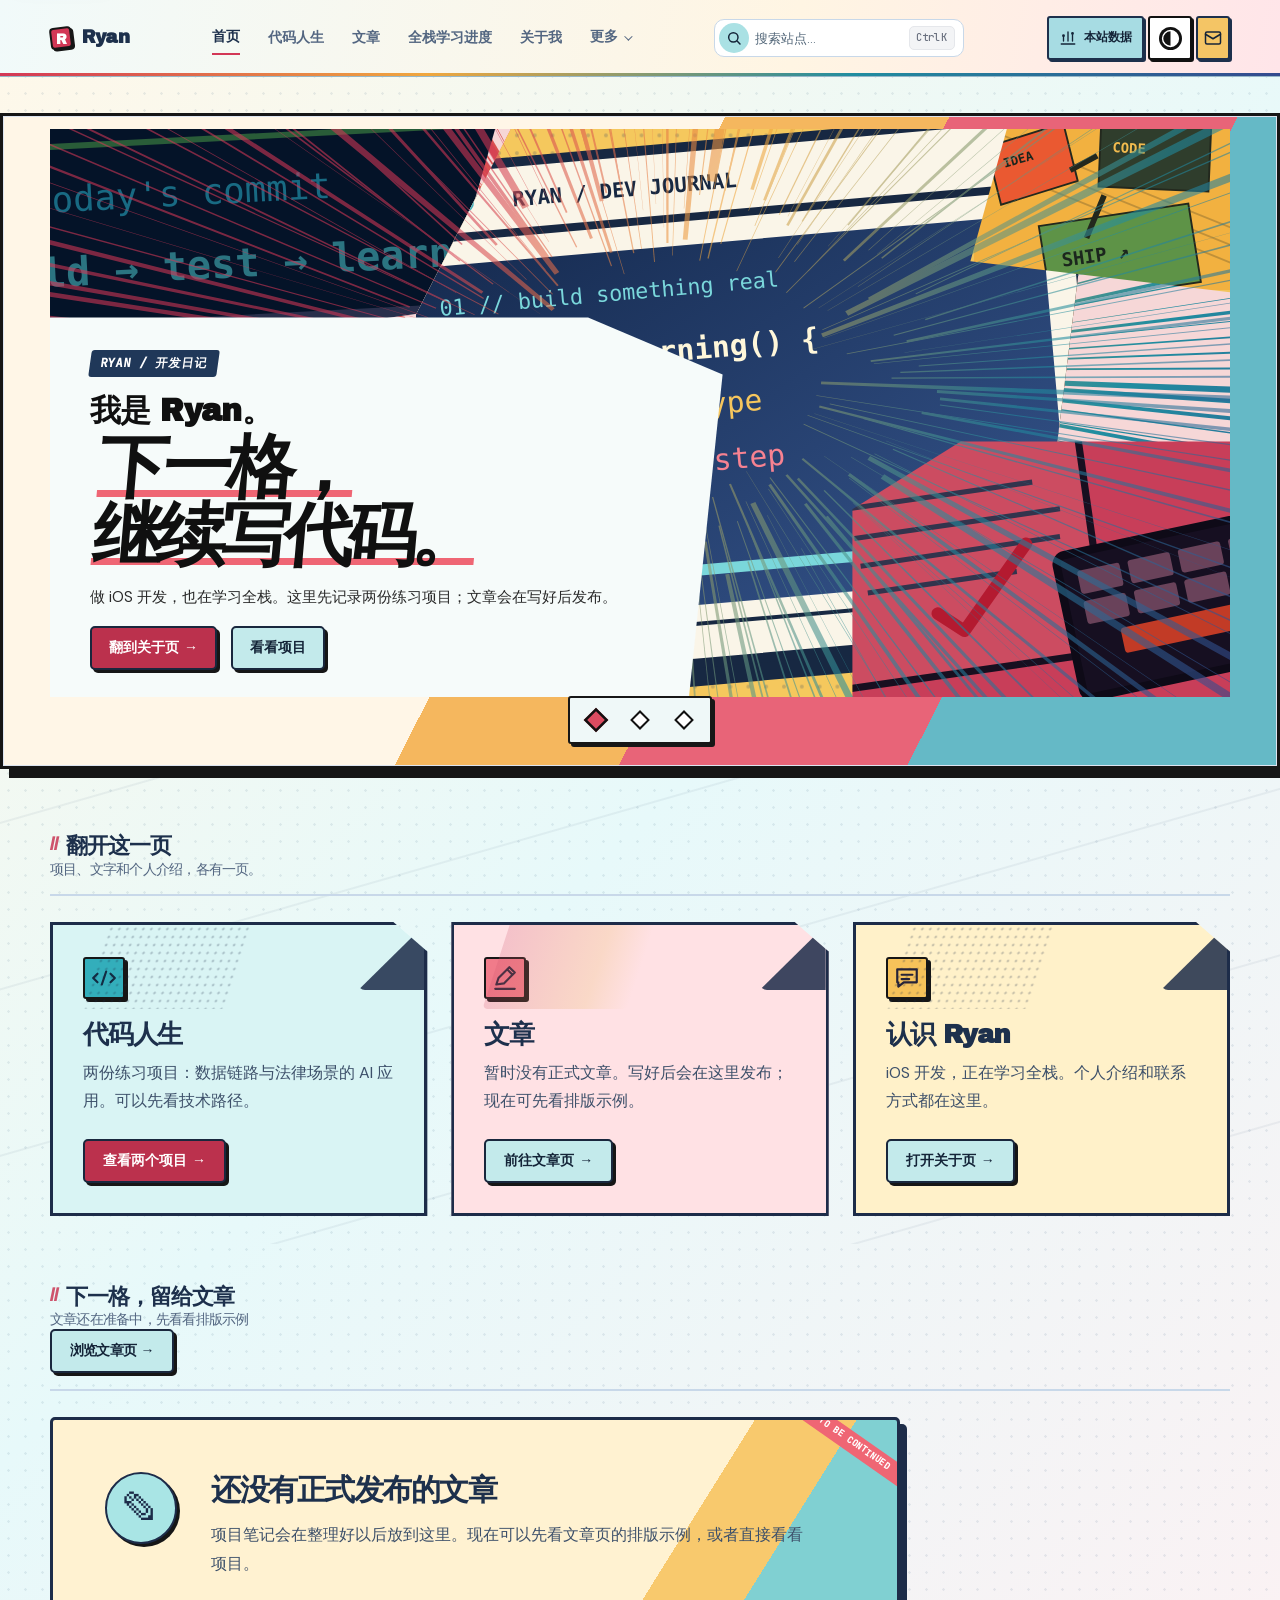
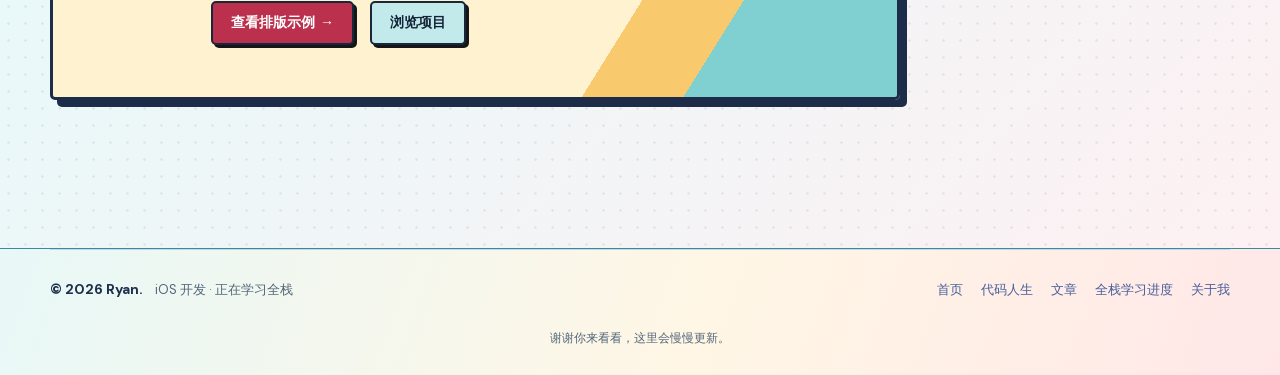
==== commit d012140a: "Default new visits to colorful theme" ====
--- a/index.html
+++ b/index.html
@@ -1,13 +1,13 @@
 <!DOCTYPE html>
-<html lang="zh-CN" data-style="memphis" data-theme="dark" data-ink="mono">
+<html lang="zh-CN" data-style="memphis" data-theme="light" data-ink="color">
 <head>
     <meta charset="UTF-8">
-    <meta name="theme-color" content="#343432">
-    <!-- 首屏前确定唯一画风：黑白暗色，彩色明亮。 -->
+    <meta name="theme-color" content="#fff8e9">
+    <!-- 首屏前选定画风：默认彩色明亮，尊重已保存的黑白暗色选择。 -->
     <script>
     (function () {
-      var ink = 'mono';
-      try { if (localStorage.getItem('ryan-comic-ink') === 'color') ink = 'color'; } catch (e) {}
+      var ink = 'color';
+      try { if (localStorage.getItem('ryan-comic-ink') === 'mono') ink = 'mono'; } catch (e) {}
       var root = document.documentElement;
       root.dataset.ink = ink;
       document.documentElement.dataset.theme = ink === 'color' ? 'light' : 'dark';
@@ -15,6 +15,20 @@
     })();
     </script>
     <script>
+    /* A real click may navigate without the browser's cross-document View
+       Transition. Mark only that destination for the same side entrance. */
+    var chapterKey = 'ryan-chapter-intent';
+    try {
+      var chapterIntent = JSON.parse(sessionStorage.getItem(chapterKey) || 'null');
+      sessionStorage.removeItem(chapterKey);
+      if (chapterIntent && chapterIntent.path === location.pathname + location.search &&
+          Date.now() - chapterIntent.at < 8000) {
+        document.documentElement.classList.add('chapter-fallback');
+      }
+    } catch (error) { /* Private storage restrictions: normal navigation. */ }
+    addEventListener('load', function () {
+      setTimeout(function () { document.documentElement.classList.remove('chapter-fallback'); }, 1200);
+    });
     /* The outgoing page stays a complete frame; only the arriving page lifts
        speech and art panels out for their side entrance. */
     addEventListener('pageswap', function () {
@@ -23,6 +37,7 @@
     addEventListener('pagereveal', function (event) {
       if (!event.viewTransition) return;
       var root = document.documentElement;
+      root.classList.remove('chapter-fallback');
       root.classList.add('chapter-arriving');
       // Keep the next click until the current page-turn has landed. Remove
       // snapshot names afterwards so a later navigation starts from a clean page.
@@ -30,13 +45,21 @@
         root.classList.remove('chapter-arriving');
         var next = window.__chapterQueuedUrl;
         window.__chapterQueuedUrl = null;
-        if (next && next !== location.href) location.assign(next);
+        if (next && next !== location.href) {
+          try {
+            var queued = new URL(next);
+            sessionStorage.setItem(chapterKey, JSON.stringify({
+              path: queued.pathname + queued.search, at: Date.now()
+            }));
+          } catch (error) { /* Native navigation still works. */ }
+          location.assign(next);
+        }
       };
       event.viewTransition.finished.then(settle, settle);
     });
     </script>
 
-    <style>@view-transition{navigation:auto}html,body{background:#343432;color-scheme:dark}html[data-ink="color"],html[data-ink="color"] body{background:#fff8e9;color-scheme:light}::view-transition{background:#343432}html[data-ink="color"]::view-transition{background:#fff8e9}</style>
+    <style>@view-transition{navigation:auto}html,body{background:#fff8e9;color-scheme:light}html[data-ink="mono"],html[data-ink="mono"] body{background:#343432;color-scheme:dark}::view-transition{background:#fff8e9}html[data-ink="mono"]::view-transition{background:#343432}</style>
     <meta name="viewport" content="width=device-width, initial-scale=1">
     <title>Ryan · iOS 开发</title>
     <meta name="description" content="Ryan 的个人网站：iOS 开发，正在学习全栈；目前介绍两个项目，文章待更新。">
@@ -55,7 +78,7 @@
     <link rel="shortcut icon" href="assets/favicon.svg">
     <link rel="apple-touch-icon" href="assets/favicon.svg">
 
-    <link rel="stylesheet" href="css/site-core.css?v=20260924j">
+    <link rel="stylesheet" href="css/site-core.css?v=20260928a">
     <script>
     /* 孟菲斯:给 hero 轮播标题尾部一段套色块(仿 Demo 的 hl-pink/hl-yellow) */
     (function () {
@@ -246,8 +269,8 @@
 <button type="button" class="back-to-top" id="back-to-top" aria-label="回到顶部" data-no-swup>
     <svg width="18" height="18" viewBox="0 0 24 24" fill="none" stroke="currentColor" stroke-width="2" stroke-linecap="round" stroke-linejoin="round" aria-hidden="true"><path d="M18 15l-6-6-6 6"/></svg>
 </button>
-<script src="js/theme.js?v=20260924c"></script>
-<script src="js/site-stats.js?v=20260924j"></script>
-<script src="js/comic-mode.js?v=20260924e"></script>
+<script src="js/theme.js?v=20260924d"></script>
+<script src="js/site-stats.js?v=20260924m"></script>
+<script src="js/comic-mode.js?v=20260929a"></script>
 </body>
 </html>
--- a/css/site-core.css
+++ b/css/site-core.css
@@ -7652,43 +7652,62 @@
 
 /* Site inventory: animated rings and bars are readings of published content,
    not estimated visitors or growth over time. */
-.inventory-pie-layout { display: grid; grid-template-columns: minmax(180px,240px) minmax(170px,1fr); align-items: center; gap: clamp(16px,3vw,38px); }
-.inventory-pie-figure { width: min(100%,240px); margin: 0 auto; }
+/* The pie and legend share one indexed swatch in either ink mode. */
+.inventory-pie-layout { display: grid; grid-template-columns: minmax(150px,190px) minmax(0,1fr); align-items: center; gap: clamp(16px,3vw,30px); }
+.inventory-pie-figure { width: min(100%,190px); margin: 0 auto; }
 .inventory-pie { display: block; width: 100%; height: auto; transform: rotate(-12deg); filter: drop-shadow(5px 6px 0 rgba(0,0,0,.24)); }
-.inventory-pie-slice { stroke: var(--m-surface); stroke-width: 2.5; stroke-linejoin: round; transform-box: view-box; transform-origin: 50% 50%; transform: scale(.04); opacity: 0; transition: transform .8s cubic-bezier(.16,.85,.22,1), opacity .3s ease; }
+.inventory-pie-slice { fill: var(--pie-color); stroke: var(--m-surface); stroke-width: 2.5; stroke-linejoin: round; transform-box: view-box; transform-origin: 50% 50%; transform: scale(.04); opacity: 0; transition: transform .8s cubic-bezier(.16,.85,.22,1), opacity .3s ease; }
 .inventory-content.is-drawn .inventory-pie-slice { transform: scale(1); opacity: 1; }
 .inventory-pie-slice:nth-child(2) { transition-delay: .06s; }
 .inventory-pie-slice:nth-child(3) { transition-delay: .12s; }
 .inventory-pie-slice:nth-child(4) { transition-delay: .18s; }
 .inventory-pie-slice:nth-child(5) { transition-delay: .24s; }
-.inventory-pie-slice-0 { fill: #e1e0db; }
-.inventory-pie-slice-1 { fill: #aeaca7; }
-.inventory-pie-slice-2 { fill: #83817c; }
-.inventory-pie-slice-3 { fill: #575653; }
-.inventory-pie-slice-4 { fill: #292929; }
 .inventory-pie-empty { fill: var(--notebook-tint); }
-.inventory-pie-total { margin: 0 0 14px; color: var(--heading); font: 800 18px/1.3 var(--font-display); }
-.inventory-pie-keys { list-style: none; padding: 0; margin: 0; display: grid; gap: 10px; }
-.inventory-pie-key { display: flex; gap: 8px; align-items: center; justify-content: space-between; color: var(--heading); font-size: 12px; }
-.inventory-pie-key strong { white-space: nowrap; font-family: var(--mono); }
-.inventory-pie-label::before { content: ""; display: inline-block; width: 12px; height: 12px; margin-right: 8px; border: 1px solid var(--heading); background: #e1e0db; transform: rotate(-8deg); vertical-align: -1px; }
-.inventory-pie-key-1 .inventory-pie-label::before { background: #aeaca7; }
-.inventory-pie-key-2 .inventory-pie-label::before { background: #83817c; }
-.inventory-pie-key-3 .inventory-pie-label::before { background: #575653; }
-.inventory-pie-key-4 .inventory-pie-label::before { background: #292929; }
-html[data-ink="color"] .inventory-pie-slice-0 { fill: #d64b67; }
-html[data-ink="color"] .inventory-pie-slice-1 { fill: #e7a83e; }
-html[data-ink="color"] .inventory-pie-slice-2 { fill: #299dac; }
-html[data-ink="color"] .inventory-pie-slice-3 { fill: #7673c9; }
-html[data-ink="color"] .inventory-pie-slice-4 { fill: #72b98b; }
-html[data-ink="color"] .inventory-pie-key-0 .inventory-pie-label::before { background: #d64b67; }
-html[data-ink="color"] .inventory-pie-key-1 .inventory-pie-label::before { background: #e7a83e; }
-html[data-ink="color"] .inventory-pie-key-2 .inventory-pie-label::before { background: #299dac; }
-html[data-ink="color"] .inventory-pie-key-3 .inventory-pie-label::before { background: #7673c9; }
-html[data-ink="color"] .inventory-pie-key-4 .inventory-pie-label::before { background: #72b98b; }
+.inventory-pie-total { margin: 0 0 12px; color: var(--heading); font: 800 17px/1.3 var(--font-display); }
+.inventory-pie-keys { list-style: none; padding: 0; margin: 0; display: grid; grid-template-columns: repeat(2,minmax(0,1fr)); gap: 9px 12px; }
+.inventory-pie-key { min-width: 0; color: var(--heading); font-size: 12px; line-height: 1.35; }
+.inventory-pie-key strong { display: block; margin: 3px 0 0 19px; white-space: nowrap; font: 700 11px/1.3 var(--mono); color: var(--body); }
+.inventory-pie-label { display: block; overflow-wrap: anywhere; font-weight: 700; }
+.inventory-pie-label::before { content: ""; display: inline-block; width: 11px; height: 11px; margin-right: 8px; border: 1px solid var(--heading); background: var(--pie-color); transform: rotate(-8deg); vertical-align: -1px; }
+.inventory-pie-keys.is-collapsed .inventory-pie-key:nth-child(n + 7) { display: none; }
+.inventory-pie-toggle { margin-top: 13px; padding: 7px 10px; border: 1px solid var(--border); border-radius: 8px; color: var(--heading); background: var(--notebook-tint); font: 700 11px/1.2 var(--font); cursor: pointer; transition: transform .24s ease, background-color .24s ease, border-color .24s ease; }
+.inventory-pie-toggle::after { content: "  ↘"; color: var(--m-purple); }
+.inventory-pie-toggle[aria-expanded="true"]::after { content: "  ↗"; }
+.inventory-pie-toggle:hover { transform: translateY(-2px) rotate(-1deg); background: var(--m-surface-2); border-color: var(--m-purple); }
+.inventory-pie-toggle:focus-visible { outline: 3px solid var(--m-purple); outline-offset: 3px; }
+:is(.inventory-pie-slice-0,.inventory-pie-key-0) { --pie-color: #e4e3df; }
+:is(.inventory-pie-slice-1,.inventory-pie-key-1) { --pie-color: #4a4c4d; }
+:is(.inventory-pie-slice-2,.inventory-pie-key-2) { --pie-color: #b6b7b2; }
+:is(.inventory-pie-slice-3,.inventory-pie-key-3) { --pie-color: #747674; }
+:is(.inventory-pie-slice-4,.inventory-pie-key-4) { --pie-color: #d6d5d0; }
+:is(.inventory-pie-slice-5,.inventory-pie-key-5) { --pie-color: #303234; }
+:is(.inventory-pie-slice-6,.inventory-pie-key-6) { --pie-color: #9b9d99; }
+:is(.inventory-pie-slice-7,.inventory-pie-key-7) { --pie-color: #5f6161; }
+:is(.inventory-pie-slice-8,.inventory-pie-key-8) { --pie-color: #c5c6c1; }
+:is(.inventory-pie-slice-9,.inventory-pie-key-9) { --pie-color: #3d3f40; }
+:is(.inventory-pie-slice-10,.inventory-pie-key-10) { --pie-color: #ebebe7; }
+:is(.inventory-pie-slice-11,.inventory-pie-key-11) { --pie-color: #828481; }
+:is(.inventory-pie-slice-12,.inventory-pie-key-12) { --pie-color: #adafaa; }
+:is(.inventory-pie-slice-13,.inventory-pie-key-13) { --pie-color: #27292b; }
+:is(.inventory-pie-slice-14,.inventory-pie-key-14) { --pie-color: #707271; }
+html[data-ink="color"] :is(.inventory-pie-slice-0,.inventory-pie-key-0) { --pie-color: #d64b67; }
+html[data-ink="color"] :is(.inventory-pie-slice-1,.inventory-pie-key-1) { --pie-color: #e7a83e; }
+html[data-ink="color"] :is(.inventory-pie-slice-2,.inventory-pie-key-2) { --pie-color: #299dac; }
+html[data-ink="color"] :is(.inventory-pie-slice-3,.inventory-pie-key-3) { --pie-color: #7673c9; }
+html[data-ink="color"] :is(.inventory-pie-slice-4,.inventory-pie-key-4) { --pie-color: #72b98b; }
+html[data-ink="color"] :is(.inventory-pie-slice-5,.inventory-pie-key-5) { --pie-color: #de7350; }
+html[data-ink="color"] :is(.inventory-pie-slice-6,.inventory-pie-key-6) { --pie-color: #4c86c4; }
+html[data-ink="color"] :is(.inventory-pie-slice-7,.inventory-pie-key-7) { --pie-color: #cb65a2; }
+html[data-ink="color"] :is(.inventory-pie-slice-8,.inventory-pie-key-8) { --pie-color: #379989; }
+html[data-ink="color"] :is(.inventory-pie-slice-9,.inventory-pie-key-9) { --pie-color: #c59a2d; }
+html[data-ink="color"] :is(.inventory-pie-slice-10,.inventory-pie-key-10) { --pie-color: #5b63aa; }
+html[data-ink="color"] :is(.inventory-pie-slice-11,.inventory-pie-key-11) { --pie-color: #87a447; }
+html[data-ink="color"] :is(.inventory-pie-slice-12,.inventory-pie-key-12) { --pie-color: #c85e67; }
+html[data-ink="color"] :is(.inventory-pie-slice-13,.inventory-pie-key-13) { --pie-color: #8d72af; }
+html[data-ink="color"] :is(.inventory-pie-slice-14,.inventory-pie-key-14) { --pie-color: #457c6c; }
 .inventory-chart-fill { transform-box: fill-box; transform-origin: left center; transform: scaleX(0); transition: transform .85s cubic-bezier(.2,.8,.2,1); }
 .inventory-content.is-drawn .inventory-chart-fill { transform: scaleX(1); }
-@media(max-width:600px) { .inventory-pie-layout { grid-template-columns:1fr; } .inventory-pie-keys { grid-template-columns: repeat(2,minmax(0,1fr)); } .inventory-pie-key { display:block; } .inventory-pie-key strong { display:block; margin:4px 0 0 20px; } }
+@media(max-width:600px) { .inventory-pie-layout { grid-template-columns:1fr; } .inventory-pie-figure { width: min(100%,220px); } }
 @media(prefers-reduced-motion:reduce) { .inventory-chart-fill,.inventory-pie-slice { transition:none !important; } }
 
 /* The old scroll-reveal stylesheet still hides these panels by default,
@@ -7711,35 +7730,48 @@
    occasionally exposed the transition canvas as a bright/dark flash. */
 @view-transition { navigation: auto; }
 @keyframes chapter-paper-in {
-  from { opacity: .88; transform: translate3d(8px,0,0); }
-  to { opacity: 1; transform: translate3d(0,0,0); }
+  from { opacity: 0; }
+  to { opacity: 1; }
+}
+@keyframes chapter-header-out {
+  from { opacity: 1; }
+  to { opacity: 0; }
+}
+@keyframes chapter-header-in {
+  from { opacity: 0; }
+  to { opacity: 1; }
 }
 @keyframes chapter-arrive-left {
-  from { transform: translate3d(-38px,0,0) rotate(-.35deg); }
-  to { transform: none; }
+  from { opacity: 0; transform: translate3d(-72px,0,0) rotate(-.35deg); }
+  to { opacity: 1; transform: none; }
 }
 @keyframes chapter-arrive-right {
-  from { transform: translate3d(38px,0,0) rotate(.35deg); }
-  to { transform: none; }
-}
-@keyframes chapter-panel-left {
-  from { clip-path: inset(0 100% 0 0); }
-  to { clip-path: inset(0 0 0 0); }
-}
-@keyframes chapter-panel-right {
-  from { clip-path: inset(0 0 0 100%); }
-  to { clip-path: inset(0 0 0 0); }
-}
-@keyframes chapter-shell-out { to { opacity: 0; } }
-@keyframes chapter-shell-in { from { opacity: 0; } to { opacity: 1; } }
+  from { opacity: 0; transform: translate3d(72px,0,0) rotate(.35deg); }
+  to { opacity: 1; transform: none; }
+}
 html[data-style="memphis"]::view-transition { background: #343432; }
 html[data-style="memphis"][data-ink="color"]::view-transition { background: #fff8e9; }
-/* Theme ripples still have their independent radial reveal. */
-html:not(.ink-expanding):not(.ink-retracting)::view-transition-old(root) {
+/* Keep the old chapter visible until the new paper gradually covers it.
+   Normal blending avoids a light flash where two snapshots overlap. These
+   cross-document rules never apply to the same-document ink ripple. */
+html:not(.ink-morphing)::view-transition-group(root) { animation: none; }
+html:not(.ink-expanding):not(.ink-retracting)::view-transition-image-pair(root),
+html:not(.ink-morphing)::view-transition-image-pair(chapter-shell) { isolation: auto; }
+html:not(.ink-expanding):not(.ink-retracting)::view-transition-old(root),
+html:not(.ink-expanding):not(.ink-retracting)::view-transition-new(root),
+html:not(.ink-morphing)::view-transition-old(chapter-shell),
+html:not(.ink-morphing)::view-transition-new(chapter-shell) {
   animation: none;
+  mix-blend-mode: normal;
 }
 html:not(.ink-expanding):not(.ink-retracting)::view-transition-new(root) {
-  animation: chapter-paper-in .56s cubic-bezier(.22,.78,.25,1) both;
+  animation: chapter-paper-in .96s cubic-bezier(.37,0,.28,1) both;
+}
+html:not(.ink-morphing)::view-transition-old(chapter-shell) {
+  animation: chapter-header-out .84s ease-in-out both;
+}
+html:not(.ink-morphing)::view-transition-new(chapter-shell) {
+  animation: chapter-header-in .84s ease-in-out both;
 }
 /* The header is the one genuinely shared panel. Keep it in the same place
    rather than replacing its active link in a single frame. All other panels
@@ -7754,51 +7786,67 @@
 html.chapter-arriving[data-style="memphis"]:not(.ink-morphing) .search-results-section .flux-container { view-transition-name: chapter-route; }
 html.chapter-arriving[data-style="memphis"]:not(.ink-morphing) .project-detail-section .detail-route { view-transition-name: chapter-detail-route; }
 html.chapter-arriving[data-style="memphis"]:not(.ink-morphing) .project-detail-section .detail-grid { view-transition-name: chapter-detail-grid; }
-/* Only the header is shared. The old root keeps all page-specific panels,
-   never scaled snapshots of unrelated sections. */
-html:not(.ink-morphing)::view-transition-group(chapter-shell) { animation: none; }
-html:not(.ink-morphing)::view-transition-group(chapter-copy) {
-  animation: chapter-panel-left .42s cubic-bezier(.22,.78,.25,1) both;
-}
+/* The destination geometry is already fixed. Moving each panel's snapshot
+   is enough; clipping the entire group repaints a large rectangle and may
+   expose the transition canvas on slower frames. */
+html:not(.ink-morphing)::view-transition-group(chapter-shell),
+html:not(.ink-morphing)::view-transition-group(chapter-copy),
 html:not(.ink-morphing)::view-transition-group(chapter-art),
 html:not(.ink-morphing)::view-transition-group(chapter-side),
 html:not(.ink-morphing)::view-transition-group(chapter-route),
 html:not(.ink-morphing)::view-transition-group(chapter-detail-route),
-html:not(.ink-morphing)::view-transition-group(chapter-detail-grid) {
-  animation: chapter-panel-right .44s cubic-bezier(.22,.78,.25,1) both;
-}
-html:not(.ink-expanding):not(.ink-retracting)::view-transition-group(chapter-shell) { z-index: 2; }
-html:not(.ink-expanding):not(.ink-retracting)::view-transition-old(chapter-shell) {
-  animation: chapter-shell-out .24s ease-in-out both;
-}
-html:not(.ink-expanding):not(.ink-retracting)::view-transition-new(chapter-shell) {
-  animation: chapter-shell-in .24s ease-in-out both;
-}
+html:not(.ink-morphing)::view-transition-group(chapter-detail-grid) { animation: none; }
 html:not(.ink-expanding):not(.ink-retracting)::view-transition-new(chapter-copy) {
-  animation: chapter-arrive-left .52s cubic-bezier(.22,.78,.25,1) both;
+  animation: chapter-arrive-left 1.06s cubic-bezier(.42,.04,.27,1) both;
 }
 html:not(.ink-expanding):not(.ink-retracting)::view-transition-new(chapter-art),
 html:not(.ink-expanding):not(.ink-retracting)::view-transition-new(chapter-detail-route) {
-  animation: chapter-arrive-right .54s cubic-bezier(.22,.78,.25,1) both;
+  animation: chapter-arrive-right 1.10s cubic-bezier(.42,.04,.27,1) both;
 }
 html:not(.ink-expanding):not(.ink-retracting)::view-transition-new(chapter-side),
 html:not(.ink-expanding):not(.ink-retracting)::view-transition-new(chapter-route),
 html:not(.ink-expanding):not(.ink-retracting)::view-transition-new(chapter-detail-grid) {
-  animation: chapter-arrive-right .54s cubic-bezier(.22,.78,.25,1) both;
-}
+  animation: chapter-arrive-right 1.10s cubic-bezier(.42,.04,.27,1) both;
+}
+/* Same-document fallback for a click when the browser skipped cross-document
+   View Transitions. Theme paper stays painted; only panels translate. */
+html.chapter-fallback[data-style="memphis"]:not(.ink-morphing) :is(
+  .hero-slide.is-active .hero-copy,.projects-hero-copy,.about-section .section-heading,
+  .stream-section:has(.posts-layout) .section-heading,.learning-hero-copy,
+  .search-intro .flux-container,.project-detail-intro .flux-container,
+  .article-head .flux-container,.learning-editor-section .section-heading
+) { animation: chapter-arrive-left 1.06s cubic-bezier(.42,.04,.27,1) both; }
+html.chapter-fallback[data-style="memphis"]:not(.ink-morphing) :is(
+  .hero-slide.is-active .hero-side-visual,.projects-action-panel,.about-intro,
+  .learning-hero-art,.posts-layout,.article-head-media,.learning-editor-grid,
+  .about-stack,.article-aside,.project-switchboard,.article-main,
+  .search-results-section .flux-container,.project-detail-section .detail-route,
+  .project-detail-section .detail-grid
+) { animation: chapter-arrive-right 1.10s cubic-bezier(.42,.04,.27,1) both; }
 /* If cross-document transitions are unsupported, let the browser navigate
    normally. No pre-emptive opacity class and no second animation after paint. */
 @media (max-width:700px) {
   @keyframes chapter-arrive-left {
-    from { transform:translate3d(-22px,0,0); }
-    to { transform:none; }
+    from { opacity:0; transform:translate3d(-36px,0,0); }
+    to { opacity:1; transform:none; }
   }
   @keyframes chapter-arrive-right {
-    from { transform:translate3d(22px,0,0); }
-    to { transform:none; }
+    from { opacity:0; transform:translate3d(36px,0,0); }
+    to { opacity:1; transform:none; }
   }
 }
 @media (prefers-reduced-motion:reduce) {
+  html.chapter-fallback[data-style="memphis"] :is(
+    .hero-slide.is-active .hero-copy,.projects-hero-copy,.about-section .section-heading,
+    .stream-section:has(.posts-layout) .section-heading,.learning-hero-copy,
+    .search-intro .flux-container,.project-detail-intro .flux-container,
+    .article-head .flux-container,.learning-editor-section .section-heading,
+    .hero-slide.is-active .hero-side-visual,.projects-action-panel,.about-intro,
+    .learning-hero-art,.posts-layout,.article-head-media,.learning-editor-grid,
+    .about-stack,.article-aside,.project-switchboard,.article-main,
+    .search-results-section .flux-container,.project-detail-section .detail-route,
+    .project-detail-section .detail-grid
+  ) { animation: none !important; }
   html:not(.ink-morphing)::view-transition-group(chapter-copy),
   html:not(.ink-morphing)::view-transition-group(chapter-art),
   html:not(.ink-morphing)::view-transition-group(chapter-side),
@@ -8296,36 +8344,48 @@
   }
 }
 
-/* Project technology-type radar: published tag counts on one common integer scale. */
-.inventory-radar { display: block; width: min(100%,540px); height: auto; margin: 0 auto; overflow: visible; font-family: var(--mono),monospace; }
-.inventory-radar-ring { fill: var(--notebook-tint); fill-opacity: .14; stroke: var(--border); stroke-width: 1.2; }
-.inventory-radar-ring:nth-child(2n) { fill-opacity: .32; }
-.inventory-radar-axis { stroke: var(--border); stroke-width: 1.2; }
-.inventory-radar-label { fill: var(--heading); font-size: 12px; font-weight: 700; }
-.inventory-radar-value { fill: var(--muted); font-size: 14px; font-weight: 800; }
-.inventory-radar-shape { fill: #525252; fill-opacity: .28; stroke: var(--heading); stroke-width: 2.5; stroke-linejoin: round; }
-.inventory-radar-dot { fill: var(--heading); stroke: var(--m-surface); stroke-width: 2; }
-html[data-ink="color"] .inventory-radar-shape { fill: #d64b67; fill-opacity: .28; stroke: #bd385a; }
-html[data-ink="color"] .inventory-radar-dot { fill: #e7a83e; stroke: #bd385a; }
-html[data-ink="color"] .inventory-radar-ring:nth-child(2n) { fill: #67c3cf; fill-opacity: .14; }
-.inventory-radar-data { transform-box: view-box; transform-origin: 50% 49.5%; transform: scale(.02); opacity: 0; transition: transform .85s cubic-bezier(.2,.8,.2,1), opacity .45s ease; }
-.inventory-radar-figure.is-drawn .inventory-radar-data { transform: scale(1); opacity: 1; }
-@media (prefers-reduced-motion: reduce) { .inventory-radar-data { transition: none !important; } }
-
-.inventory-radar-figure { min-height: 355px; }
-@media (max-width: 560px) { .inventory-radar-label { font-size: 11px; } }
-
+/* The radar compares published material counts, leaving technology share to the pie. */
+.inventory-materials-section { padding: 14px; background: var(--notebook-tint); border: 1px solid var(--border); }
+.inventory-material-radar { display: block; width: min(100%,540px); height: auto; margin: 0 auto; overflow: visible; font-family: var(--mono),monospace; }
+.inventory-material-ring { fill: none; stroke: var(--border); stroke-width: 1.5; }
+.inventory-material-ring:nth-child(2n) { stroke-dasharray: 4 4; }
+.inventory-material-axis { stroke: var(--border); stroke-width: 1.2; }
+.inventory-material-axis-label { fill: var(--heading); font-size: 12px; font-weight: 700; }
+.inventory-material-shape { stroke-width: 3; stroke-linejoin: round; fill-opacity: .22; cursor: help; transition: fill-opacity .2s ease, stroke-width .2s ease; }
+.inventory-material-series-0 .inventory-material-shape { fill: #e9e9e7; stroke: #efefec; }
+.inventory-material-series-1 .inventory-material-shape { fill: #888; stroke: #969693; stroke-dasharray: 6 4; }
+.inventory-material-series-0 .inventory-material-dot { fill: #efefec; }
+.inventory-material-series-1 .inventory-material-dot { fill: #aaa; }
+.inventory-material-dot { stroke: #242424; stroke-width: 2; cursor: help; }
+.inventory-material-dot:hover, .inventory-material-dot:focus-visible { stroke: var(--heading); stroke-width: 4; outline: none; }
+.inventory-material-shape:hover { fill-opacity: .4; stroke-width: 4; }
+.inventory-material-legend { display: flex; flex-wrap: wrap; gap: 8px 14px; justify-content: center; margin: 0 0 12px; }
+.inventory-material-legend-item { color: var(--heading); font-size: 12px; font-weight: 700; text-decoration: underline; text-underline-offset: 3px; }
+.inventory-material-legend-item::before { content: ''; display: inline-block; width: 14px; height: 7px; margin-right: 7px; background: #efefec; border: 1px solid var(--heading); vertical-align: 1px; }
+.inventory-material-legend-item.inventory-material-series-1::before { background: #888; border-style: dashed; }
+.inventory-material-legend-item:hover { color: var(--m-purple); }
+html[data-style="memphis"][data-ink="color"] .inventory-materials-section { background: #e9f3ef; border-color: #52908c; }
+html[data-ink="color"] .inventory-material-series-0 .inventory-material-shape { fill: #d64b67; stroke: #b83a57; }
+html[data-ink="color"] .inventory-material-series-1 .inventory-material-shape { fill: #299dac; stroke: #167c93; }
+html[data-ink="color"] .inventory-material-series-0 .inventory-material-dot { fill: #e35b74; stroke: #8d2745; }
+html[data-ink="color"] .inventory-material-series-1 .inventory-material-dot { fill: #31b0bc; stroke: #156878; }
+html[data-ink="color"] .inventory-material-legend-item.inventory-material-series-0::before { background: #d64b67; }
+html[data-ink="color"] .inventory-material-legend-item.inventory-material-series-1::before { background: #299dac; }
+.inventory-tooltip { position: fixed; z-index: 1002; max-width: min(300px,calc(100vw - 20px)); padding: 8px 11px; pointer-events: none; color: var(--m-surface); background: var(--heading); border: 1px solid var(--m-surface); box-shadow: 3px 3px 0 var(--m-purple); font: 700 12px/1.5 var(--font); }
+.inventory-tooltip[hidden] { display: none; }
+html[data-style="memphis"][data-ink="color"] .inventory-tooltip { color: #fff; background: #263547; border-color: #f4c760; box-shadow: 3px 3px 0 #d64b67; }
+.inventory-pie-slice, .inventory-chart-row { cursor: help; }
+.inventory-pie-slice:hover, .inventory-pie-slice:focus-visible { stroke-width: 5; filter: brightness(1.12); }
+.inventory-chart-row:hover .inventory-chart-track, .inventory-chart-row:focus-visible .inventory-chart-track { stroke: var(--heading); stroke-width: 2; }
+.inventory-pie-slice:focus-visible, .inventory-chart-row:focus-visible { outline: 2px solid var(--m-purple); outline-offset: 2px; }
+@media (max-width: 560px) {
+  /* The 540-unit SVG scales down on phones; keep labels readable after scaling. */
+  .inventory-material-axis-label { font-size: 21px; }
+  .inventory-material-dot { stroke-width: 3; }
+}
+@media (prefers-reduced-motion: reduce) { .inventory-material-shape { transition: none; } }
 
 html[data-style="memphis"][data-ink="color"] .inventory-count:nth-child(1) { background: #ffe1e4; border-color: #b73857; box-shadow: 3px 3px 0 #b73857; }
 html[data-style="memphis"][data-ink="color"] .inventory-count:nth-child(2) { background: #d3f0ed; border-color: #167d8e; box-shadow: 3px 3px 0 #167d8e; }
 html[data-style="memphis"][data-ink="color"] .inventory-count:nth-child(3) { background: #fff0c9; border-color: #b47b26; box-shadow: 3px 3px 0 #b47b26; }
-html[data-style="memphis"][data-ink="color"] .inventory-radar-section { background: #f0f2ff; padding: 14px; border: 1px solid #9e9ccc; }
 html[data-style="memphis"][data-ink="color"] .inventory-pie-section { background: #fff4e3; padding: 14px; border: 1px solid #d8a763; }
-
-
-.inventory-radar-values { display: none; }
-@media (max-width: 560px) {
-  .inventory-radar-values { display: grid; grid-template-columns: repeat(2,minmax(0,1fr)); gap: 6px; list-style: none; padding: 0; margin: 0 0 12px; }
-  .inventory-radar-values li { display: flex; align-items: baseline; justify-content: space-between; gap: 6px; padding: 5px 8px; background: var(--m-surface); border: 1px solid var(--border); color: var(--heading); font-size: 11px; }
-  .inventory-radar-values strong { font-size: 14px; }
-}
